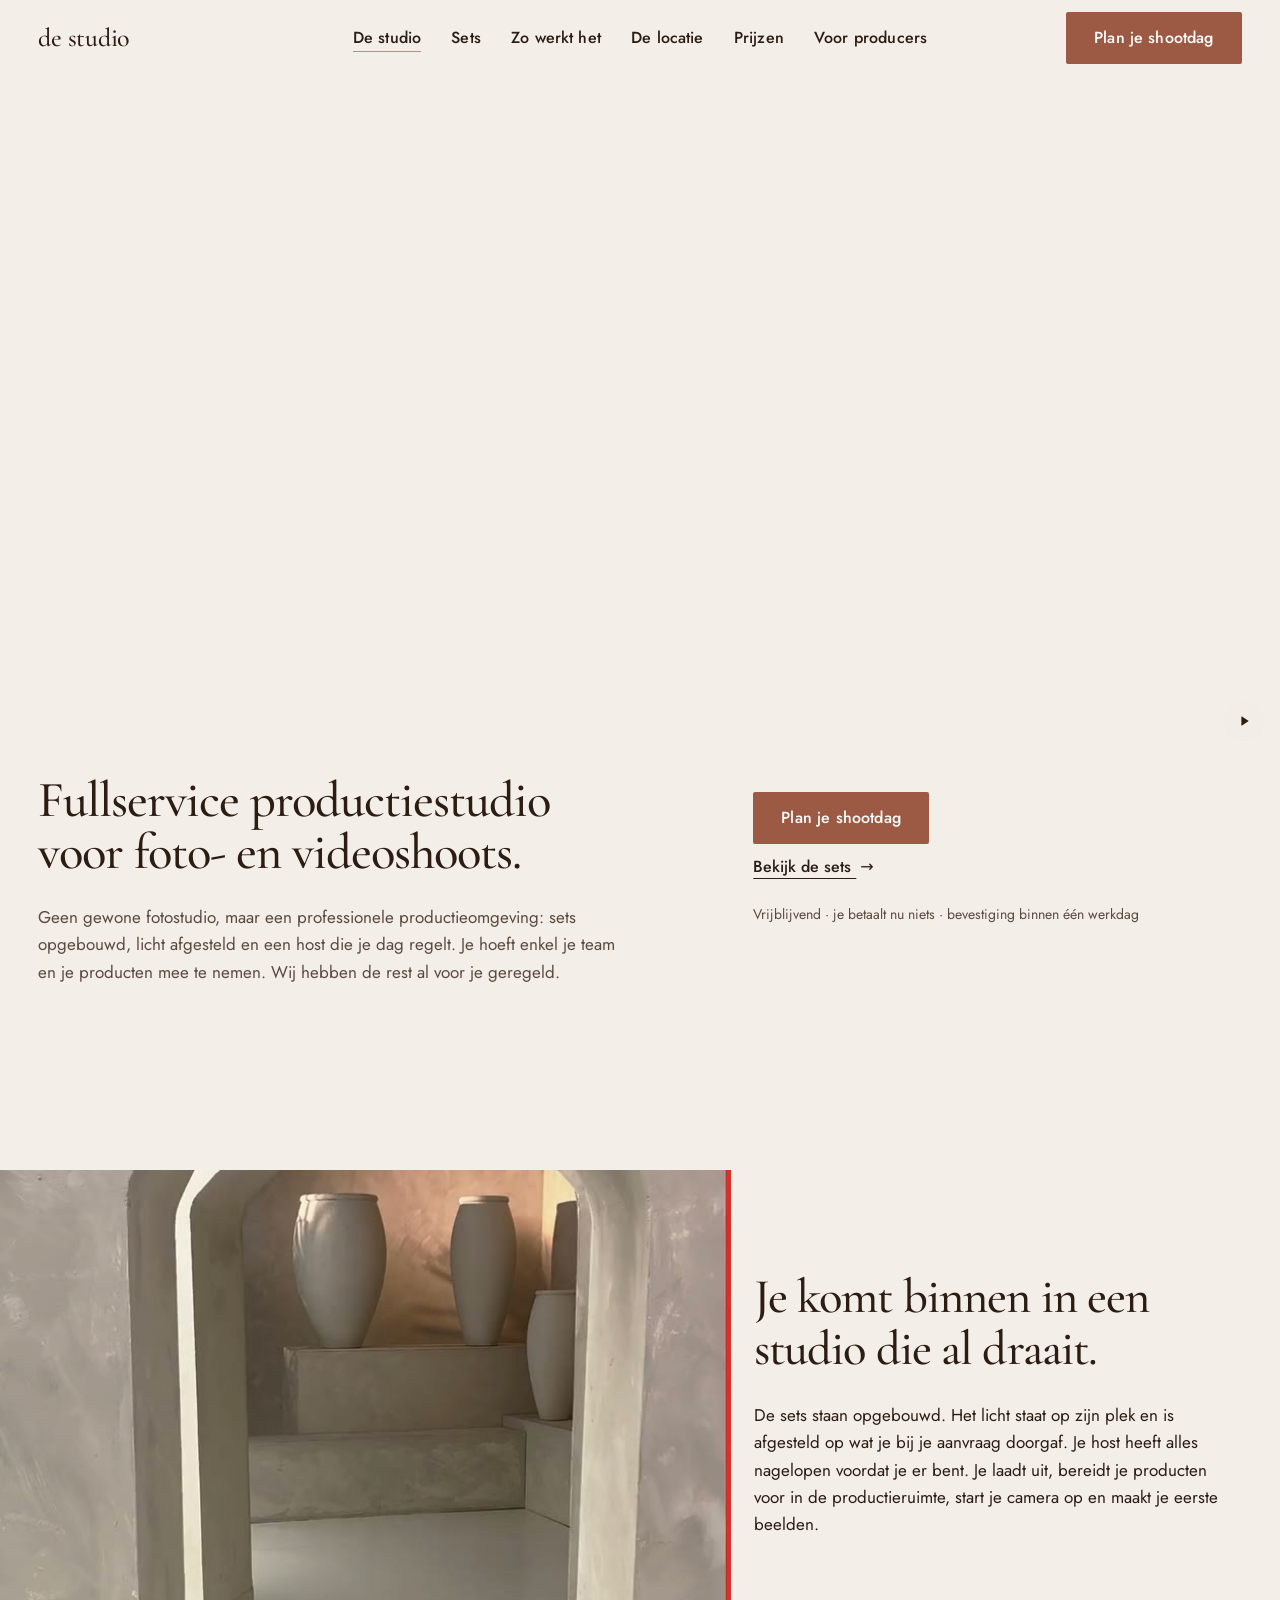
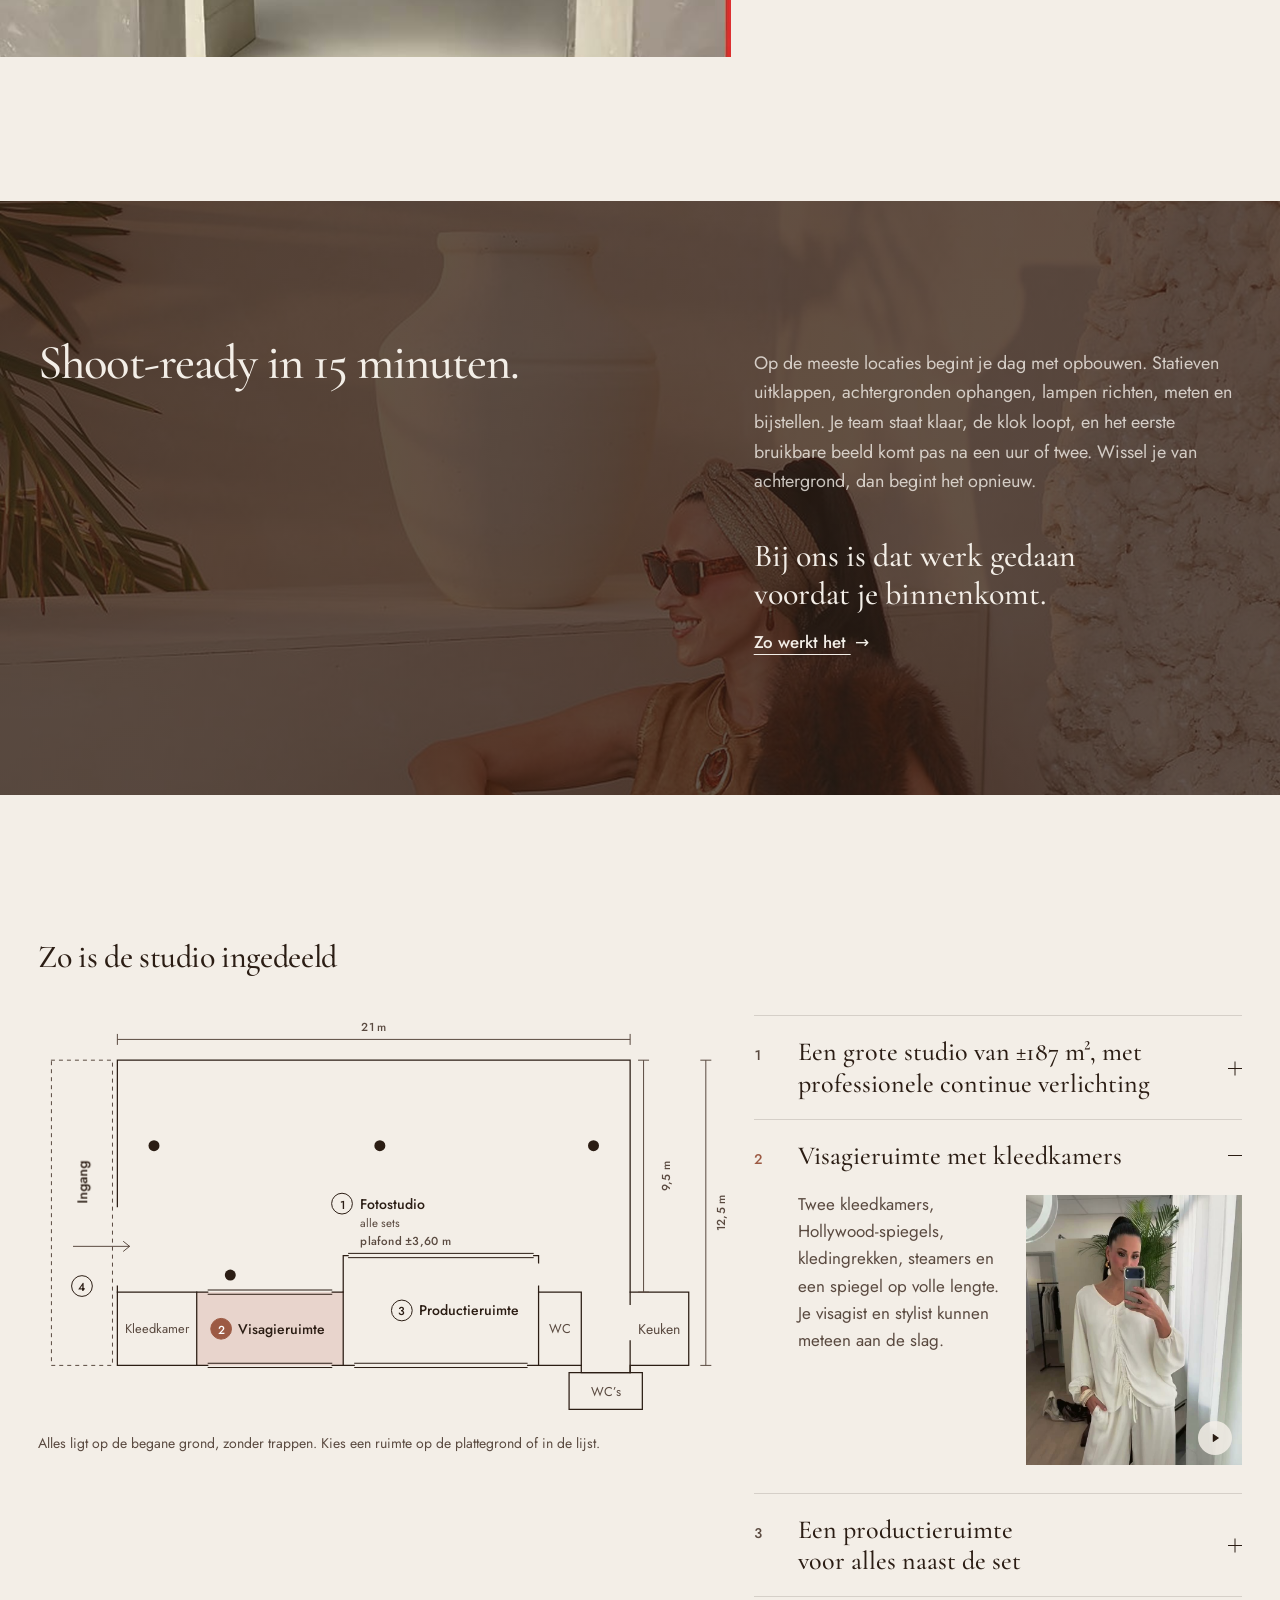
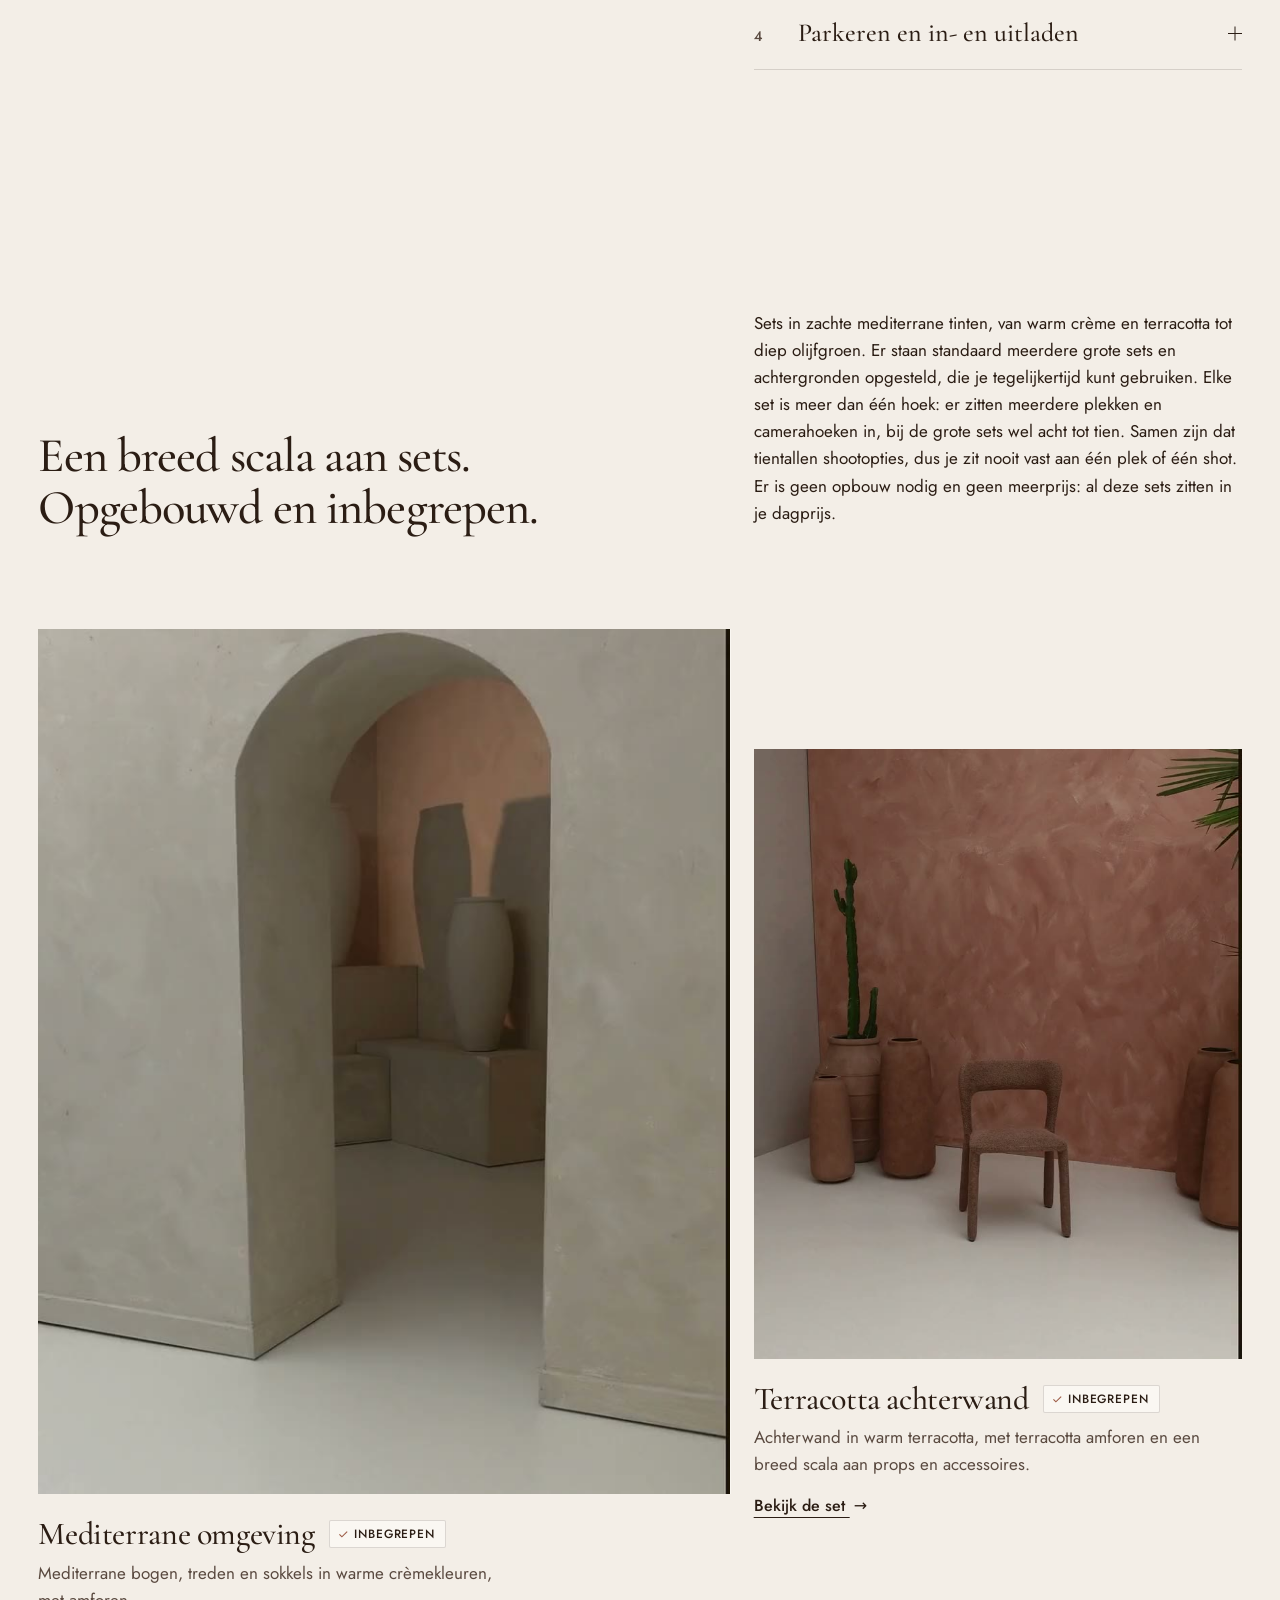
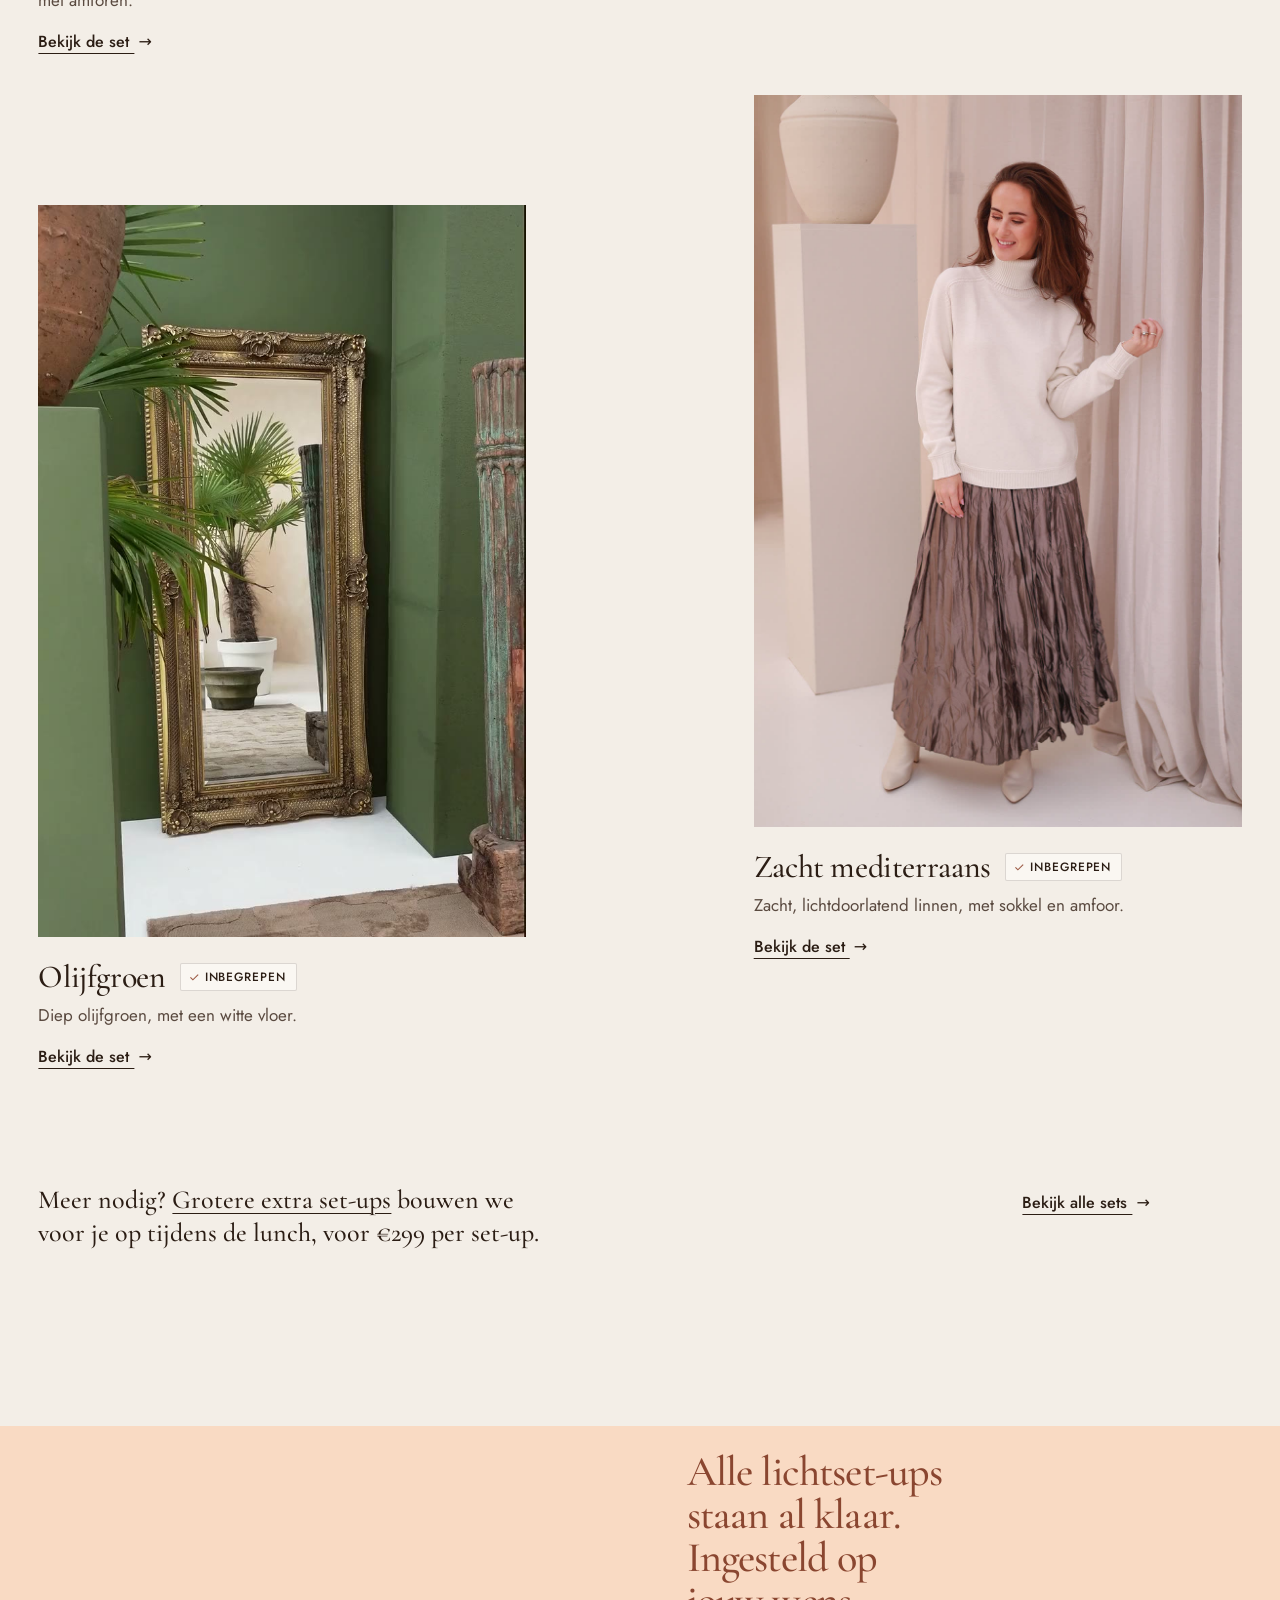
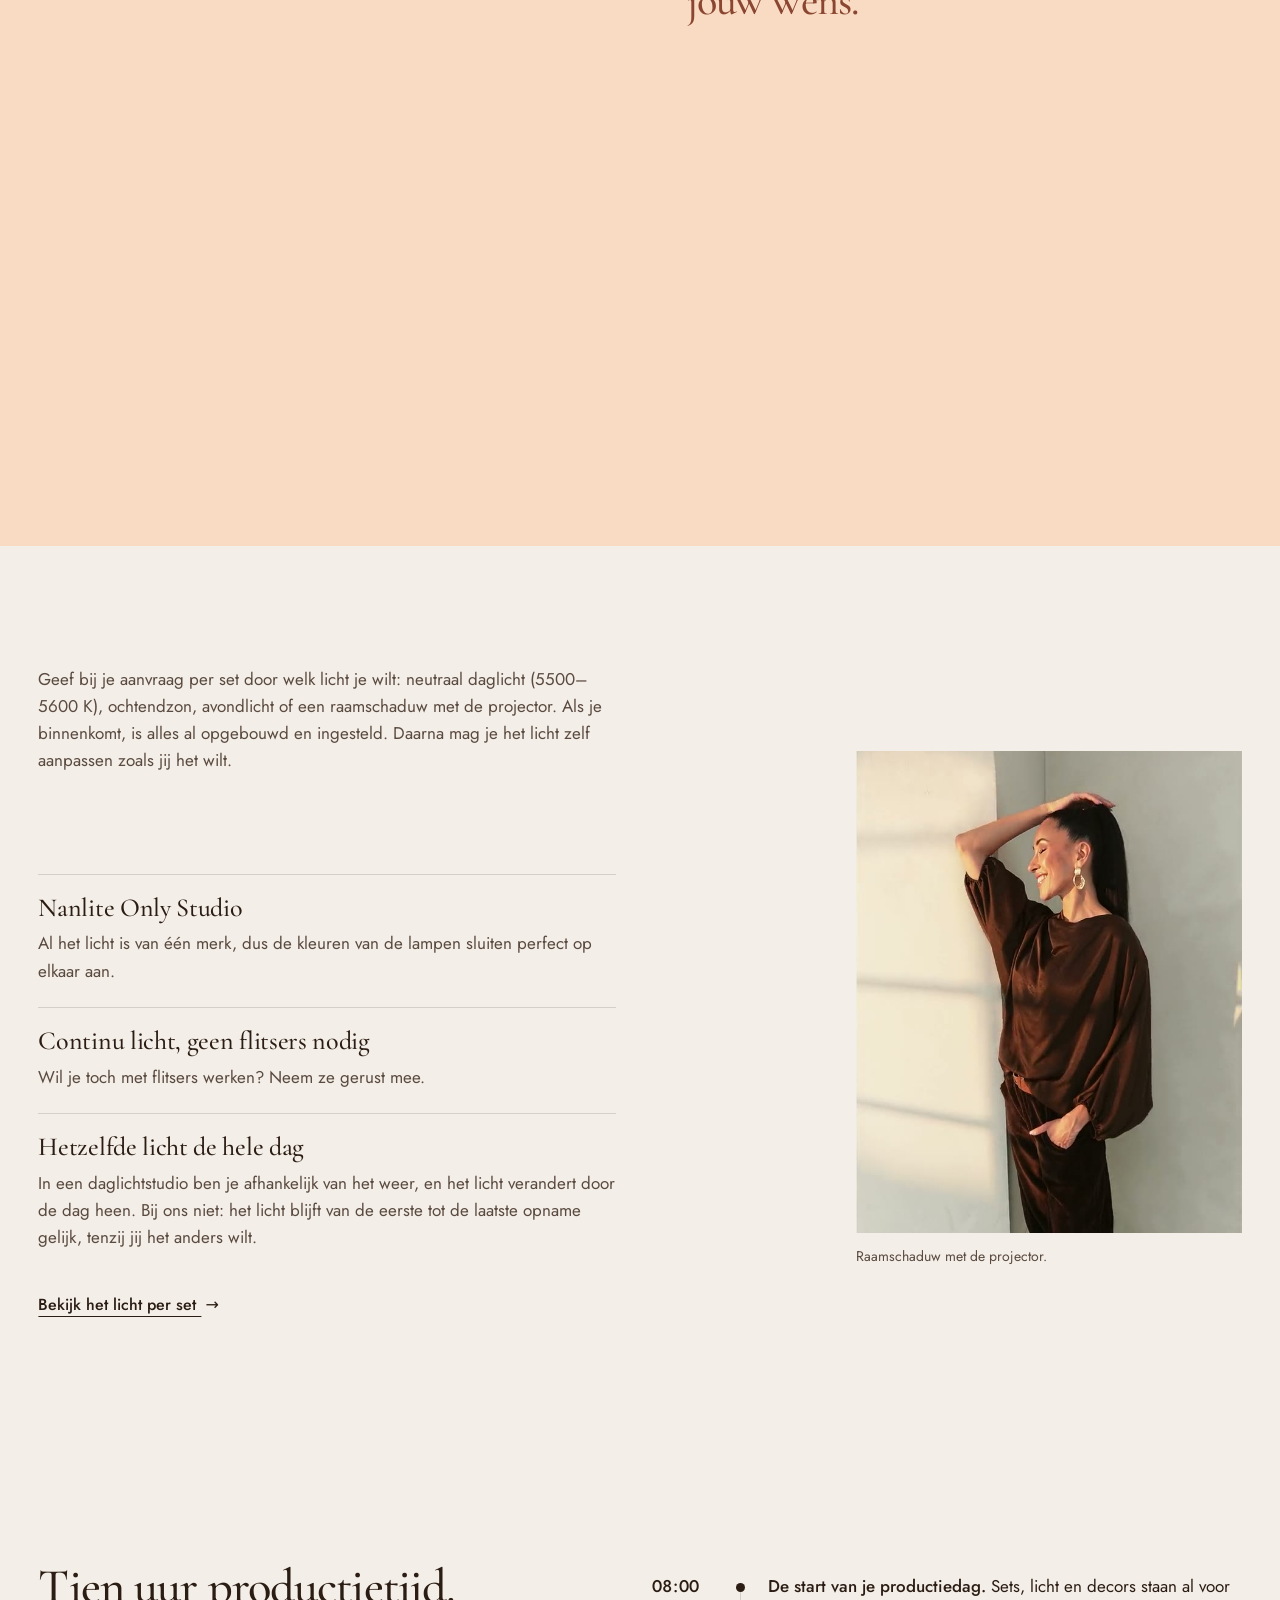
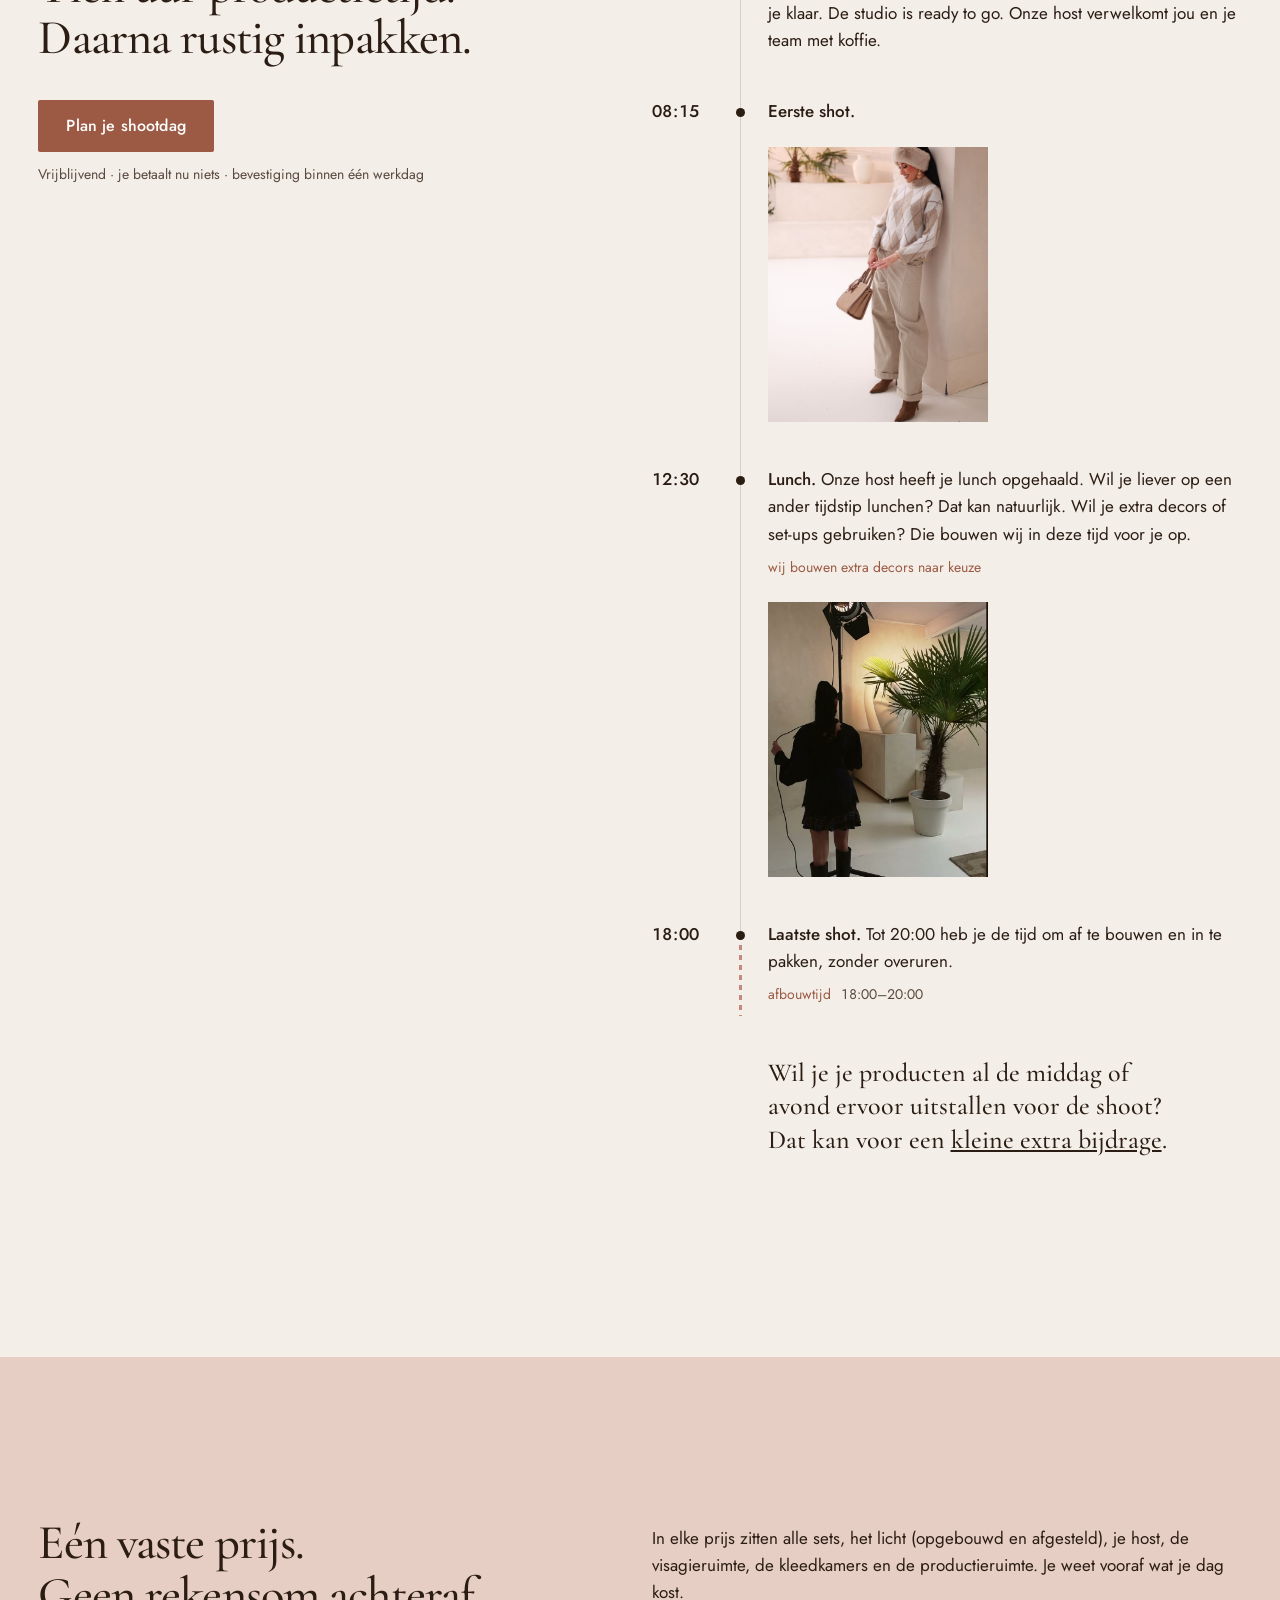
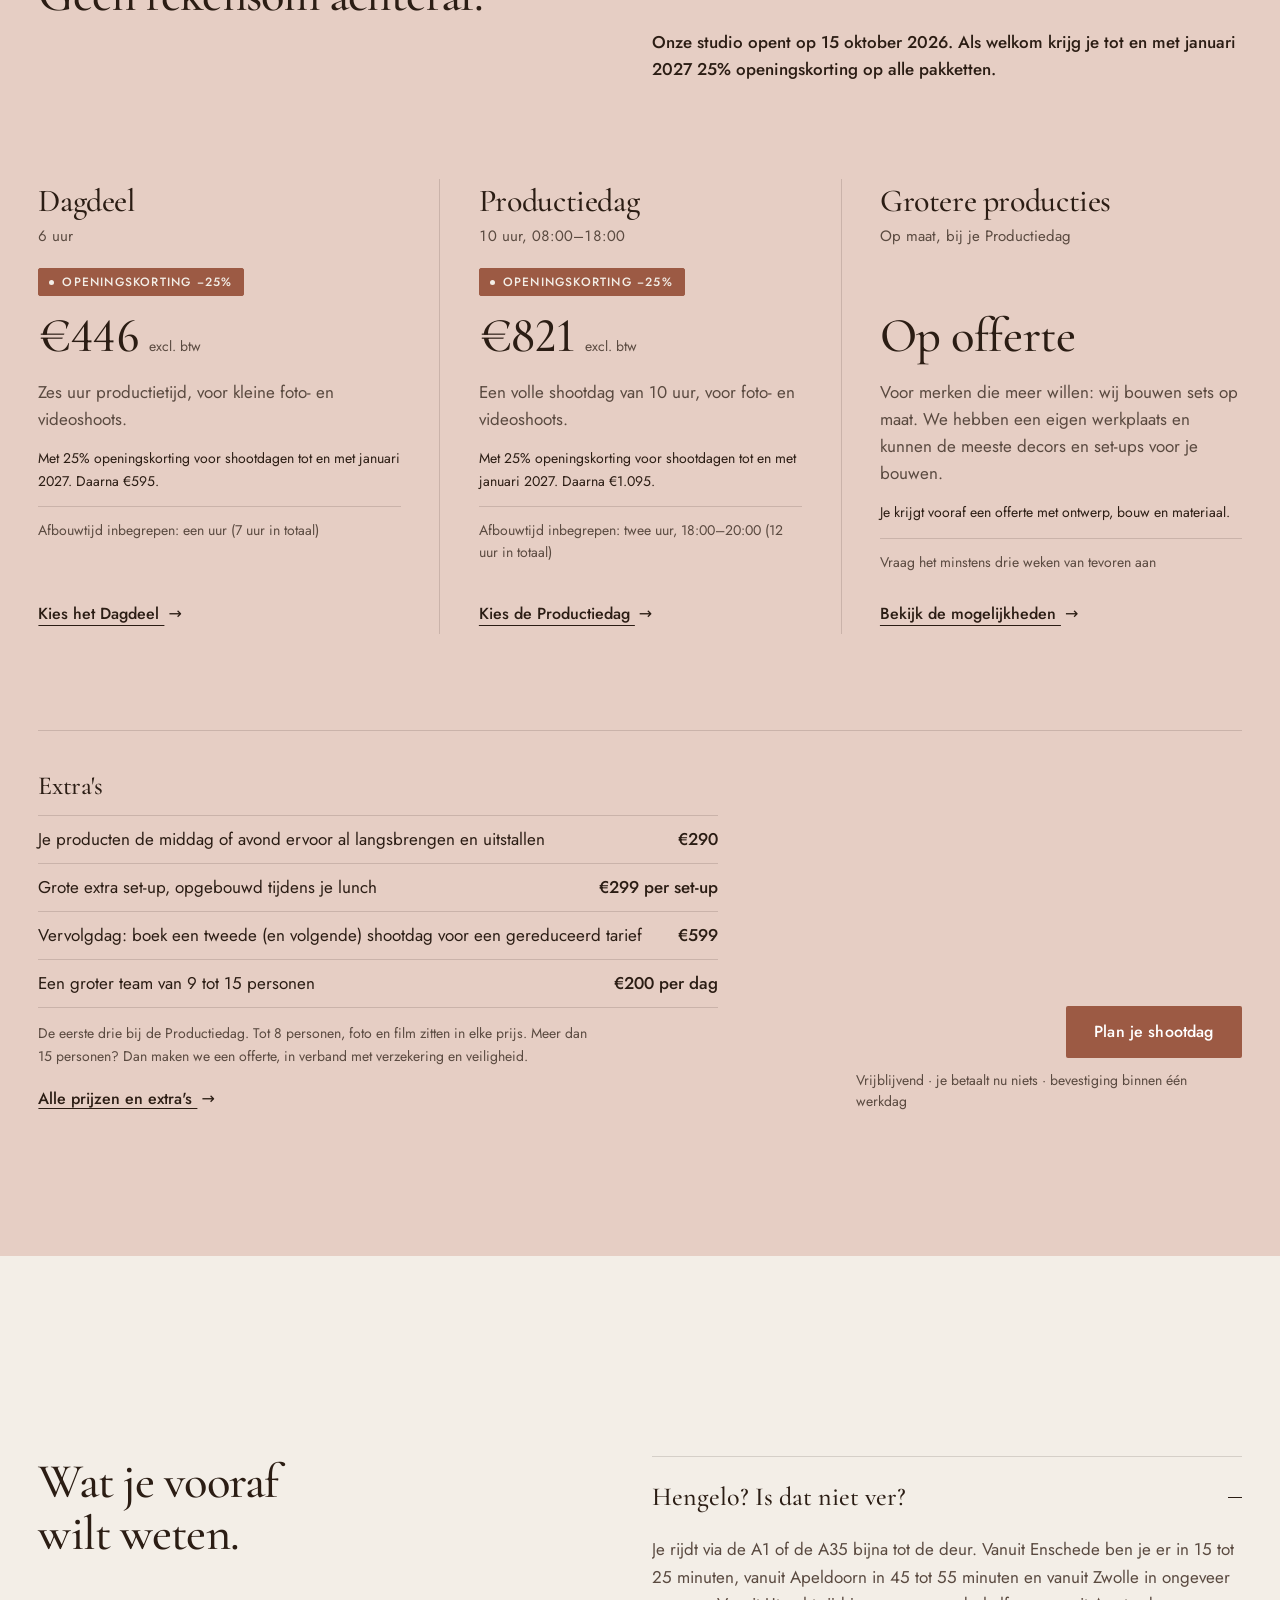
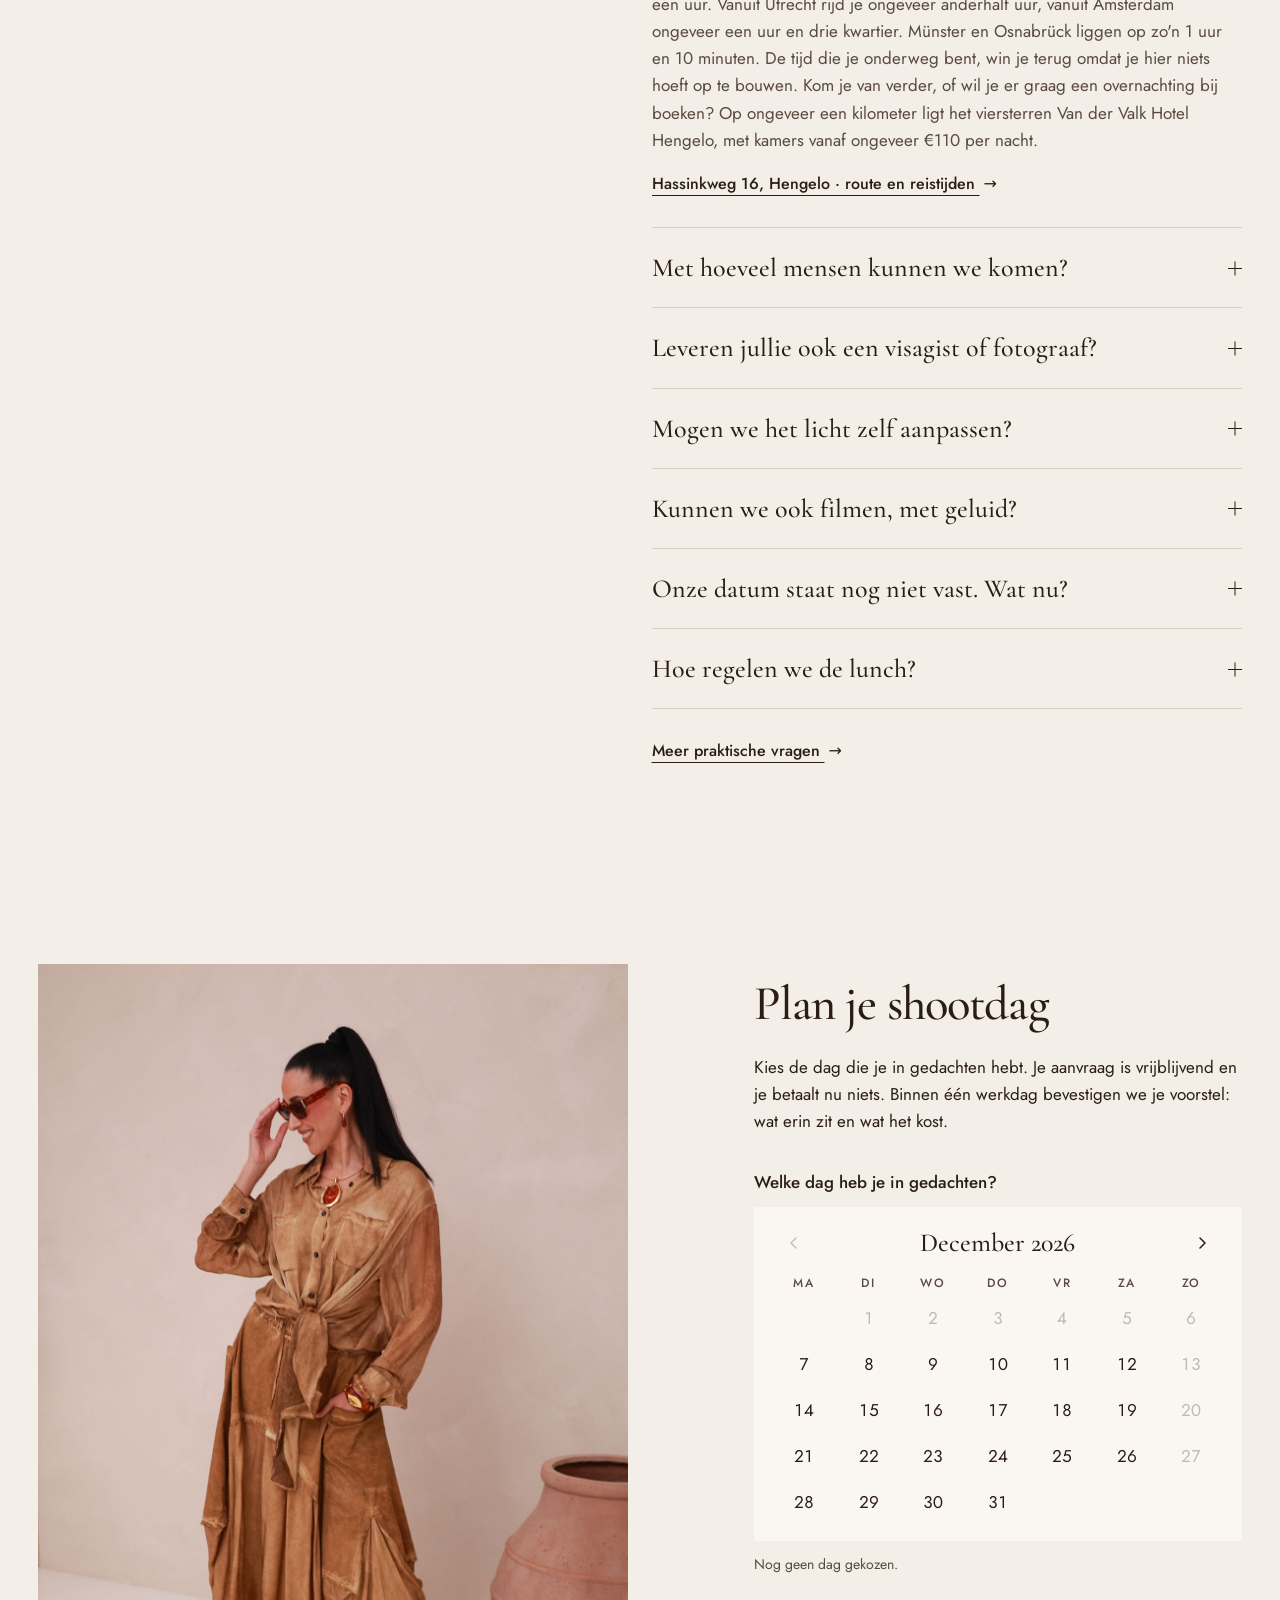
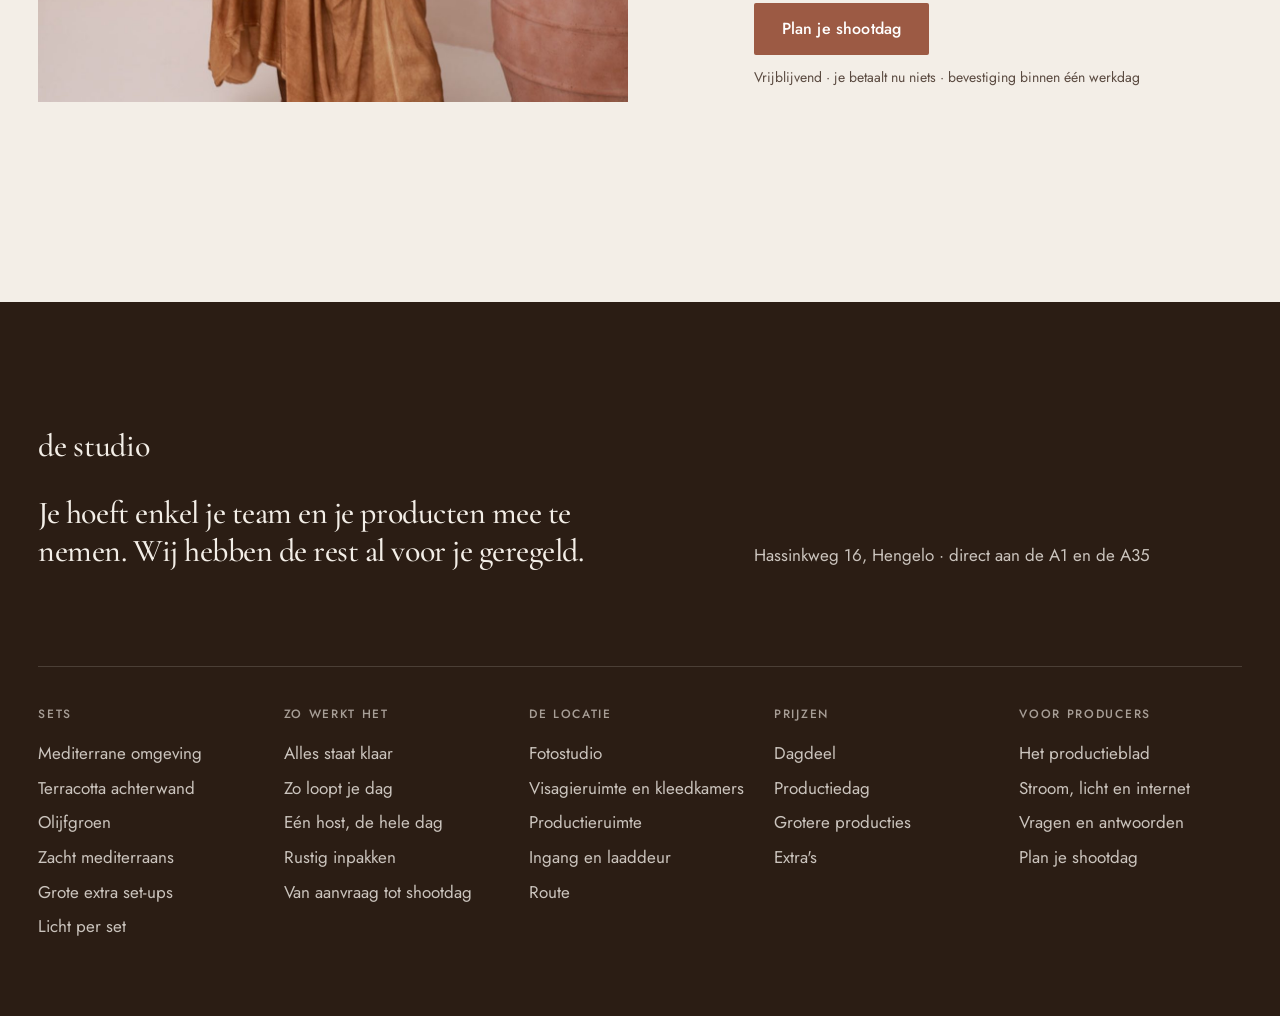
==== index.html @ f3a38a5e "Site bijgewerkt vanuit fotostudio 80bf0ec" ====
<!doctype html>
<html lang="nl" class="no-js">
<head>
<meta charset="utf-8">
<meta name="robots" content="noindex, nofollow">
<meta name="viewport" content="width=device-width, initial-scale=1, viewport-fit=cover">
<title>Fotostudio in Hengelo: sets en licht staan klaar | de studio</title>
<meta name="description" content="Geen gewone fotostudio, maar een professionele productieomgeving: een breed scala aan sets opgebouwd, licht afgesteld en een host die je dag regelt. Je bent binnen een kwartier aan het werk. Hengelo, direct aan de A1.">
<meta name="theme-color" content="#F3EEE7">
<script>document.documentElement.className = document.documentElement.className.replace('no-js', 'js');</script>
<link rel="preconnect" href="https://fonts.googleapis.com">
<link rel="preconnect" href="https://fonts.gstatic.com" crossorigin>
<link rel="stylesheet" href="https://fonts.googleapis.com/css2?family=Cormorant+Garamond:ital,wght@0,500;0,600;1,500&family=Jost:wght@400;500&display=swap">
<link rel="preload" as="image" href="media/hero-a-poster.jpg" media="(min-width: 700px)" fetchpriority="high">
<link rel="preload" as="image" href="media/mobiel-poster.jpg" media="(max-width: 699px)" fetchpriority="high">
<link rel="stylesheet" href="css/site.css">
<link rel="icon" href="data:image/svg+xml,%3Csvg xmlns='http://www.w3.org/2000/svg' viewBox='0 0 32 32'%3E%3Crect width='32' height='32' rx='4' fill='%239C5A44'/%3E%3Ctext x='16' y='22' text-anchor='middle' font-family='Georgia,serif' font-size='17' fill='%23F3EEE7'%3Eds%3C/text%3E%3C/svg%3E">
</head>
<body class="pagina-home">
<a class="skip" href="#inhoud">Naar de inhoud</a>

<!-- Kopbalk (gedeeld door alle pagina's; zet op elke pagina aria-current="page" op het actieve menu-item) -->
<header class="kop" data-kop>
  <div class="kop__rij wrap">
    <a class="woordmerk" href="index.html" aria-label="de studio, naar de homepage">de studio</a>

    <nav class="nav" aria-label="Hoofdmenu">
      <ul class="nav__lijst">
        <li><a class="nav__item" href="index.html" aria-current="page">De studio</a></li>
        <li class="nav__groep" data-groep="sets"><a class="nav__item" href="sets.html" aria-expanded="false" aria-controls="mega-sets" data-mega="sets">Sets</a>
          <div class="mega" id="mega-sets" data-paneel="sets">
            <div class="wrap mega__grid">
              <ul class="mega__tegels">
                <li><a class="tegel" href="sets.html#creme-boog">
                  <span class="tegel__beeld"><img data-src="media/treden-04-4x5.jpg" alt="" width="1200" height="1500" decoding="async"></span>
                  <span class="tegel__naam">Mediterrane omgeving</span><span class="tegel__sub">inbegrepen</span></a></li>
                <li><a class="tegel" href="sets.html#terracotta">
                  <span class="tegel__beeld"><img data-src="media/roze-stucwand-01-4x5.jpg" alt="" width="1200" height="1500" decoding="async"></span>
                  <span class="tegel__naam">Terracotta achterwand</span><span class="tegel__sub">inbegrepen</span></a></li>
                <li><a class="tegel" href="sets.html#olijfgroen">
                  <span class="tegel__beeld"><img class="pos-olijf" data-src="media/olijf-9904-2x3.jpg" alt="" width="1000" height="1500" decoding="async"></span>
                  <span class="tegel__naam">Olijfgroen</span><span class="tegel__sub">inbegrepen</span></a></li>
                <li><a class="tegel" href="sets.html#linnen">
                  <span class="tegel__beeld"><img class="pos-linnen" data-src="media/gordijnen-9389-2x3.jpg" alt="" width="1000" height="1500" decoding="async"></span>
                  <span class="tegel__naam">Zacht mediterraans</span><span class="tegel__sub">inbegrepen</span></a></li>
              </ul>
              <ul class="mega__links">
                <li><a href="sets.html"><span class="mega__link">Alle sets</span><span class="mega__subregel">Een breed scala, opgebouwd en inbegrepen</span></a></li>
                <li><a href="sets.html#zuilen"><span class="mega__link">Grote extra set-ups</span><span class="mega__subregel">Wij bouwen ze tijdens je lunch, €299 per set-up</span></a></li>
                <li><a href="sets.html#licht"><span class="mega__link">Licht per set</span><span class="mega__subregel">Daglicht, ochtendzon, avondlicht, raamschaduw</span></a></li>
              </ul>
            </div>
          </div></li>
        <li class="nav__groep" data-groep="werkt"><a class="nav__item" href="zo-werkt-het.html" aria-expanded="false" aria-controls="mega-werkt" data-mega="werkt">Zo werkt het</a>
          <div class="mega" id="mega-werkt" data-paneel="werkt">
            <div class="wrap mega__grid mega__grid--werkt">
              <div class="mega__sfeer"><img data-src="media/reliefpaneel-01-4x5.jpg" alt="" width="1200" height="1500" decoding="async"></div>
              <ul class="mega__links mega__links--twee">
                <li><a href="zo-werkt-het.html#klaar"><span class="mega__link">Alles staat klaar</span><span class="mega__subregel">Sets opgebouwd, licht afgesteld</span></a></li>
                <li><a href="zo-werkt-het.html#dag"><span class="mega__link">Zo loopt je dag</span><span class="mega__subregel">Binnen een kwartier aan het werk</span></a></li>
                <li><a href="zo-werkt-het.html#licht"><span class="mega__link">Licht naar keuze</span><span class="mega__subregel">Vooraf ingesteld op jouw wens</span></a></li>
                <li><a href="zo-werkt-het.html#host"><span class="mega__link">Eén host, de hele dag</span><span class="mega__subregel">Eén aanspreekpunt tot je vertrekt</span></a></li>
                <li><a href="zo-werkt-het.html#afbouw"><span class="mega__link">Rustig inpakken</span><span class="mega__subregel">Eén of twee uur afbouwtijd, zonder overuren</span></a></li>
                <li><a href="zo-werkt-het.html#aanvraag"><span class="mega__link">Van aanvraag tot shootdag</span><span class="mega__subregel">Bevestiging binnen één werkdag</span></a></li>
              </ul>
            </div>
          </div></li>
        <li class="nav__groep" data-groep="locatie"><a class="nav__item" href="locatie.html" aria-expanded="false" aria-controls="mega-locatie" data-mega="locatie">De locatie</a>
          <div class="mega" id="mega-locatie" data-paneel="locatie">
            <div class="wrap mega__grid mega__grid--locatie">
              <div class="mega__plan" data-miniplan></div>
              <ul class="mega__links">
                <li><a href="locatie.html#hal" data-ruimte-link="hal"><span class="mega__link">Fotostudio</span><span class="mega__subregel">Alle sets, het licht staat klaar</span></a></li>
                <li><a href="locatie.html#visagie" data-ruimte-link="visagie"><span class="mega__link">Visagieruimte en kleedkamers</span><span class="mega__subregel">Spiegels, rekken en steamers</span></a></li>
                <li><a href="locatie.html#productie" data-ruimte-link="productie"><span class="mega__link">Productieruimte</span><span class="mega__subregel">Werkplekken, tafels en opbergruimte</span></a></li>
                <li><a href="locatie.html#ingang" data-ruimte-link="ingang"><span class="mega__link">Ingang en laaddeur</span><span class="mega__subregel">Parkeren en in- en uitladen</span></a></li>
                <li><a href="locatie.html#route"><span class="mega__link">Route</span><span class="mega__subregel">Hassinkweg 16, direct aan de A1 en de A35</span></a></li>
              </ul>
            </div>
          </div></li>
        <li><a class="nav__item" href="prijzen.html">Prijzen</a></li>
        <li><a class="nav__item" href="producers.html">Voor producers</a></li>
      </ul>
    </nav>

    <a class="knop knop--kop" href="boeken.html">Plan je shootdag</a>
    <button class="menuknop" type="button" aria-expanded="false" aria-controls="mmenu" data-menuknop>
      <span class="menuknop__tekst">Menu</span>
      <span class="menuknop__streep" aria-hidden="true"></span>
    </button>
  </div>
</header>

<!-- Mobiel menu -->
<div class="mmenu" id="mmenu" data-mmenu role="dialog" aria-modal="true" aria-label="Menu" hidden>
  <div class="mmenu__kop">
    <a class="woordmerk woordmerk--licht" href="index.html">de studio</a>
    <button class="menuknop menuknop--licht" type="button" data-mmenu-dicht aria-label="Menu sluiten"><span class="menuknop__tekst">Sluiten</span></button>
  </div>
  <nav class="mmenu__nav" aria-label="Hoofdmenu mobiel">
    <div class="mm-groep mm-groep--link">
      <a class="mm-kop" href="index.html" aria-current="page" data-mmenu-sluit>De studio</a>
    </div>
    <div class="mm-groep is-open">
      <button class="mm-kop" type="button" aria-expanded="true" aria-controls="mm-sets">Sets<span class="mm-teken" aria-hidden="true"></span></button>
      <div class="mm-inhoud" id="mm-sets">
        <ul class="mm-tegels">
          <li><a href="sets.html#creme-boog" data-mmenu-sluit><span class="mm-tegels__beeld"><img src="media/treden-04-4x5.jpg" alt="" width="1200" height="1500" loading="lazy" decoding="async"></span><span class="mm-tegels__naam">Mediterrane omgeving</span><span class="mm-tegels__sub">inbegrepen</span></a></li>
          <li><a href="sets.html#terracotta" data-mmenu-sluit><span class="mm-tegels__beeld"><img src="media/roze-stucwand-01-4x5.jpg" alt="" width="1200" height="1500" loading="lazy" decoding="async"></span><span class="mm-tegels__naam">Terracotta achterwand</span><span class="mm-tegels__sub">inbegrepen</span></a></li>
          <li><a href="sets.html#olijfgroen" data-mmenu-sluit><span class="mm-tegels__beeld"><img class="pos-olijf" src="media/olijf-9904-2x3.jpg" alt="" width="1000" height="1500" loading="lazy" decoding="async"></span><span class="mm-tegels__naam">Olijfgroen</span><span class="mm-tegels__sub">inbegrepen</span></a></li>
          <li><a href="sets.html#linnen" data-mmenu-sluit><span class="mm-tegels__beeld"><img class="pos-linnen" src="media/gordijnen-9389-2x3.jpg" alt="" width="1000" height="1500" loading="lazy" decoding="async"></span><span class="mm-tegels__naam">Zacht mediterraans</span><span class="mm-tegels__sub">inbegrepen</span></a></li>
        </ul>
        <ul class="mm-links">
          <li><a href="sets.html" data-mmenu-sluit>Alle sets</a></li>
          <li><a href="sets.html#zuilen" data-mmenu-sluit>Grote extra set-ups</a></li>
          <li><a href="sets.html#licht" data-mmenu-sluit>Licht per set</a></li>
        </ul>
      </div>
    </div>
    <div class="mm-groep">
      <button class="mm-kop" type="button" aria-expanded="false" aria-controls="mm-werkt">Zo werkt het<span class="mm-teken" aria-hidden="true"></span></button>
      <div class="mm-inhoud" id="mm-werkt">
        <ul class="mm-links">
          <li><a href="zo-werkt-het.html" data-mmenu-sluit>Overzicht</a></li>
          <li><a href="zo-werkt-het.html#klaar" data-mmenu-sluit>Alles staat klaar</a></li>
          <li><a href="zo-werkt-het.html#dag" data-mmenu-sluit>Zo loopt je dag</a></li>
          <li><a href="zo-werkt-het.html#licht" data-mmenu-sluit>Licht naar keuze</a></li>
          <li><a href="zo-werkt-het.html#host" data-mmenu-sluit>Eén host, de hele dag</a></li>
          <li><a href="zo-werkt-het.html#afbouw" data-mmenu-sluit>Rustig inpakken</a></li>
          <li><a href="zo-werkt-het.html#aanvraag" data-mmenu-sluit>Van aanvraag tot shootdag</a></li>
        </ul>
      </div>
    </div>
    <div class="mm-groep">
      <button class="mm-kop" type="button" aria-expanded="false" aria-controls="mm-locatie">De locatie<span class="mm-teken" aria-hidden="true"></span></button>
      <div class="mm-inhoud" id="mm-locatie">
        <ul class="mm-links">
          <li><a href="locatie.html" data-mmenu-sluit>Overzicht</a></li>
          <li><a href="locatie.html#hal" data-ruimte-link="hal" data-mmenu-sluit>Fotostudio</a></li>
          <li><a href="locatie.html#visagie" data-ruimte-link="visagie" data-mmenu-sluit>Visagieruimte en kleedkamers</a></li>
          <li><a href="locatie.html#productie" data-ruimte-link="productie" data-mmenu-sluit>Productieruimte</a></li>
          <li><a href="locatie.html#ingang" data-ruimte-link="ingang" data-mmenu-sluit>Ingang en laaddeur</a></li>
          <li><a href="locatie.html#route" data-mmenu-sluit>Route</a></li>
        </ul>
      </div>
    </div>
    <div class="mm-groep mm-groep--link">
      <a class="mm-kop" href="prijzen.html" data-mmenu-sluit>Prijzen</a>
    </div>
    <div class="mm-groep mm-groep--link">
      <a class="mm-kop" href="producers.html" data-mmenu-sluit>Voor producers</a>
    </div>
  </nav>
  <div class="mmenu__voet">
    <a class="knop knop--vol" href="boeken.html">Plan je shootdag</a>
  </div>
</div>

<main id="inhoud">

<!-- 1 · Hero: film over de volle breedte, tekst eronder -->
<section class="hero" id="top" aria-labelledby="hero-kop">
  <div class="hero__lijst">
    <picture class="hero__poster">
      <source media="(max-width: 699px)" srcset="media/hero-sets-mobiel-poster.jpg" width="1080" height="1920">
      <img src="media/hero-overzicht-poster.jpg" alt="Overzicht van de studio: de crème set met amforen op sokkels en de boogwand, daarna de terracotta set met de stoelen." width="1920" height="1080" fetchpriority="high" decoding="async">
    </picture>
    <video class="hero__film" muted playsinline loop autoplay preload="metadata" aria-hidden="true" tabindex="-1" data-hero-film
      data-src-groot="media/hero-overzicht-1080.mp4" data-src-middel="media/hero-overzicht-720.mp4" data-src-mobiel="media/hero-sets-mobiel-720x1280.mp4"></video>
    <button class="pauze" type="button" data-pauze aria-label="Pauzeer de film" hidden>
      <svg class="pauze__ico pauze__ico--pauze" viewBox="0 0 16 16" aria-hidden="true"><rect x="4" y="3" width="2.4" height="10" rx=".6"/><rect x="9.6" y="3" width="2.4" height="10" rx=".6"/></svg>
      <svg class="pauze__ico pauze__ico--speel" viewBox="0 0 16 16" aria-hidden="true"><path d="M5 3.2v9.6c0 .4.4.6.7.4l7.3-4.8c.3-.2.3-.6 0-.8L5.7 2.8c-.3-.2-.7 0-.7.4z"/></svg>
    </button>
  </div>
  <div class="hero__strook"><div class="hero__strook-binnen"><div class="hero__strook-grid">
    <h1 class="hero__kop" id="hero-kop"><span>Fullservice productiestudio</span> <span>voor <span class="hero__heel">foto- en videoshoots.</span></span></h1>
    <div class="hero__rechts">
      <p class="hero__sub">Geen gewone fotostudio, maar een professionele productieomgeving: sets opgebouwd, licht afgesteld en een host die je dag regelt. Je hoeft enkel je team en je producten mee te nemen. Wij hebben de rest al voor je geregeld.</p>
      <div class="hero__acties">
        <a class="knop" href="boeken.html">Plan je shootdag</a>
        <a class="tekstlink" href="sets.html">Bekijk de sets <span aria-hidden="true">→</span></a>
      </div>
    </div>
    <p class="hero__micro">Vrijblijvend · je betaalt nu niets · bevestiging binnen één werkdag</p>
  </div></div></div>
</section>

<!-- 2 · Je komt binnen in een studio die al draait -->
<section class="oplossing oplossing--kop" id="oplossing" aria-labelledby="oplossing-kop">
  <div class="halfbleed">
    <figure class="halfbleed__beeld reveal">
      <video class="film" muted playsinline loop preload="none" data-film data-src="media/wandeling-16x9-720.mp4" data-src-mobiel="media/binnenkomst-4x5-720x900.mp4" data-poster="media/wandeling-16x9-poster.jpg" data-poster-mobiel="media/binnenkomst-4x5-poster.jpg" aria-label="Een wandeling door de studio: langs de pilaren met amforen, door de crème boog, naar de terracotta set." width="1920" height="1080"></video>
    </figure>
    <div class="halfbleed__tekst">
      <h2 class="reveal" id="oplossing-kop">Je komt binnen in een studio die al draait.</h2>
      <p>De sets staan opgebouwd. Het licht staat op zijn plek en is afgesteld op wat je bij je aanvraag doorgaf. Je host heeft alles nagelopen voordat je er bent. Je laadt uit, bereidt je producten voor in de productieruimte, start je camera op en maakt je eerste beelden.</p>
    </div>
  </div>

</section>

<!-- 3 · Shoot-ready (Nikolai 25-9: na "Je komt binnen", vóór de plattegrond) -->
<section class="herkenning" aria-labelledby="herkenning-kop" data-na-hero>
  <div class="wrap herkenning__grid">
    <h2 class="herkenning__kop reveal" id="herkenning-kop">Shoot-ready in 15 minuten.</h2>
    <div class="herkenning__tekst">
      <p>Op de meeste locaties begint je dag met opbouwen. Statieven uitklappen, achtergronden ophangen, lampen richten, meten en bijstellen. Je team staat klaar, de klok loopt, en het eerste bruikbare beeld komt pas na een uur of twee. Wissel je van achtergrond, dan begint het opnieuw.</p>
      <p class="herkenning__omslag">Bij ons is dat werk gedaan voordat je binnenkomt.</p>
      <a class="tekstlink tekstlink--licht" href="zo-werkt-het.html">Zo werkt het <span aria-hidden="true">→</span></a>
    </div>
  </div>
</section>

<!-- 4 · Zo is de studio ingedeeld -->
<section class="indeling" aria-labelledby="klaar-kop">
  <div class="klaar wrap" id="klaar" data-klaar>
    <h3 class="klaar__kop reveal" id="klaar-kop">Zo is de studio ingedeeld</h3>
    <div class="klaar__grid">
      <figure class="klaar__plan">
        <svg class="plan" viewBox="0 26 1134 659" role="group" aria-label="Plattegrond van de studio: de fotostudio van 21 bij 9,5 meter (12,5 meter diep met de ruimtes erachter), met een plafond van ±3,60 meter, met een breed scala aan sets, de visagieruimte, twee kleedkamers, de productieruimte met een glaswand naar de fotostudio, de keuken, de wc’s en de ingang via de loods." data-plan>
          <!-- vlakken (klikbaar) -->
          <g class="plan__zone" data-zone="ingang" tabindex="0" role="button" aria-label="Ingang en laaddeur">
            <rect class="plan__vlak" x="22" y="100" width="100" height="500"/>
          </g>
          <g class="plan__zone" data-zone="hal" tabindex="0" role="button" aria-label="Fotostudio">
            <polygon class="plan__vlak" points="130,100 970,100 970,612 890,612 890,480 820,480 820,420 500,420 500,480 130,480"/>
          </g>
          <g class="plan__zone" data-zone="visagie" tabindex="0" role="button" aria-label="Visagieruimte">
            <rect class="plan__vlak" x="260" y="480" width="240" height="120"/>
          </g>
          <g class="plan__zone" data-zone="productie" tabindex="0" role="button" aria-label="Productieruimte">
            <rect class="plan__vlak" x="500" y="420" width="320" height="180"/>
          </g>
          <!-- muren -->
          <g class="plan__lijnen" aria-hidden="true">
            <path d="M130,100 H970 V500 M970,560 V612 H890 V480 H820 V470 M820,432 V420 H812 M508,420 H500 V480 H482 M278,480 H130 V470 M130,340 V100"/>
            <path d="M260,480 V600 H278 M482,600 H518 M802,600 H820 V480 M500,480 V600"/>
            <path d="M130,480 V600 H260"/>
            <path d="M820,600 H890"/>
            <path d="M970,480 H1066 V600 H970 V612"/><path d="M870,612 H990 V672 H870 Z"/>
            <!-- glas: productie naar de fotostudio, visagie naar de fotostudio, ramen naar buiten -->
            <path class="plan__glas" d="M508,416.5 H812 M508,423.5 H812 M278,476.5 H482 M278,483.5 H482 M278,596.5 H482 M278,603.5 H482 M518,596.5 H802 M518,603.5 H802"/>
            <!-- loods, ingang -->
            <path class="plan__loods" d="M22,100 H122 V600 H22 Z"/>
            <path class="plan__pijl" d="M58,405 H150 M140,397 L150,405 L140,413"/>
          </g>
          <!-- maten van de fotostudio (21 × 9,5 m, plafond ±3,60 m) -->
          <g class="plan__maten" aria-hidden="true">
            <path d="M130,66 H970 M130,57 V75 M970,57 V75"/>
            <text class="plan__maat" x="550" y="52" text-anchor="middle">21 m</text>
            <path d="M992,100 V480 M983,100 H1001 M983,480 H1001"/>
            <text class="plan__maat" x="1036" y="290" text-anchor="middle" transform="rotate(-90 1036 290)">9,5 m</text>
            <path d="M1094,100 V600 M1085,100 H1103 M1085,600 H1103"/>
            <text class="plan__maat" x="1126" y="350" text-anchor="middle" transform="rotate(-90 1126 350)">12,5 m</text>
          </g>
          <!-- sets als stipjes -->
          <g class="plan__sets" aria-hidden="true">
            <circle cx="190" cy="240" r="9"/><circle cx="560" cy="240" r="9"/><circle cx="910" cy="240" r="9"/><circle cx="315" cy="452" r="9"/>
          </g>
          <!-- labels -->
          <g class="plan__labels" aria-hidden="true">
            <g class="plan__nr" data-nr="hal"><circle cx="498" cy="335" r="17"/><text x="498" y="343">1</text></g>
            <text class="plan__label" x="528" y="343">Fotostudio</text>
            <text class="plan__klein" x="528" y="373">alle sets</text><text class="plan__maat plan__plafond" x="528" y="403">plafond ±3,60 m</text>
            <g class="plan__nr" data-nr="visagie"><circle cx="300" cy="540" r="17"/><text x="300" y="548">2</text></g>
            <text class="plan__label plan__breed" x="328" y="548">Visagieruimte</text><text class="plan__label plan__smal" x="328" y="530"><tspan x="328">Visagie-</tspan><tspan x="328" dy="38">ruimte</tspan></text>
            <g class="plan__nr" data-nr="productie"><circle cx="596" cy="510" r="17"/><text x="596" y="518">3</text></g>
            <text class="plan__label plan__breed" x="624" y="518">Productieruimte</text><text class="plan__label plan__smal" x="624" y="500"><tspan x="624">Productie-</tspan><tspan x="624" dy="38">ruimte</tspan></text>
            <text class="plan__label plan__label--bij plan__breed" x="195" y="547" text-anchor="middle">Kleedkamer</text><text class="plan__label plan__label--bij plan__smal" x="195" y="532" text-anchor="middle"><tspan x="195">Kleed-</tspan><tspan x="195" dy="34">kamer</tspan></text><text class="plan__label plan__label--bij" x="855" y="547" text-anchor="middle">WC</text><text class="plan__label plan__label--stil" x="1018" y="548" text-anchor="middle">Keuken</text><text class="plan__label plan__label--bij" x="930" y="650" text-anchor="middle">WC’s</text>
            <g class="plan__nr" data-nr="ingang"><circle cx="72" cy="470" r="17"/><text x="72" y="478">4</text></g>
            <text class="plan__label plan__label--rot" x="80" y="300" transform="rotate(-90 80 300)" text-anchor="middle">Ingang</text>
          </g>
        </svg>
        <figcaption class="klaar__hint">Alles ligt op de begane grond, zonder trappen. Kies een ruimte op de plattegrond of in de lijst.</figcaption>
      </figure>

      <ol class="voordelen" data-voordelen>
        <li class="voordeel" data-ruimte="hal">
          <h4 class="voordeel__h"><button class="voordeel__knop" type="button" aria-expanded="false" aria-controls="voordeel-1" id="voordeel-1-knop">
            <span class="voordeel__nr">1</span><span class="voordeel__titel">Een grote studio van ±187 m², met professionele continue verlichting</span><span class="plusmin" aria-hidden="true"></span></button></h4>
          <div class="voordeel__paneel" id="voordeel-1" role="region" aria-labelledby="voordeel-1-knop">
            <div class="voordeel__binnen">
              <p>Een breed scala aan sets staat klaar in de fotostudio, elk met meerdere plekken en camerahoeken (bij de grote sets acht tot tien). Per set is het licht vooraf ingesteld: daglicht, ochtendzon, avondlicht of raamschaduw.</p>
              <figure class="voordeel__beeld"><img class="pos-treden06" src="media/treden-06-16x9.jpg" alt="Een model kijkt lachend omhoog in warm licht; een palm werpt een scherpe schaduw op de crème wand." width="1920" height="1080" loading="lazy" decoding="async"></figure>
            </div>
          </div>
        </li>
        <li class="voordeel" data-ruimte="visagie">
          <h4 class="voordeel__h"><button class="voordeel__knop" type="button" aria-expanded="false" aria-controls="voordeel-2" id="voordeel-2-knop">
            <span class="voordeel__nr">2</span><span class="voordeel__titel">Visagieruimte met kleedkamers</span><span class="plusmin" aria-hidden="true"></span></button></h4>
          <div class="voordeel__paneel" id="voordeel-2" role="region" aria-labelledby="voordeel-2-knop">
            <div class="voordeel__binnen">
              <p>Twee kleedkamers, Hollywood-spiegels, kledingrekken, steamers en een spiegel op volle lengte. Je visagist en stylist kunnen meteen aan de slag.</p>
              <figure class="voordeel__beeld"><video class="pos-visagie" muted playsinline loop preload="none" data-poster="media/visagie-rondgang-poster.jpg" aria-label="Rondgang: modellen maken zich klaar bij de Hollywood-spiegels in de visagieruimte, daarna draait de camera via de glaswand de productieruimte in, langs de kledingrekken naar het team aan tafel." data-src="media/visagie-rondgang-720x1280.mp4"></video></figure>
            </div>
          </div>
        </li>
        <li class="voordeel" data-ruimte="productie">
          <h4 class="voordeel__h"><button class="voordeel__knop" type="button" aria-expanded="false" aria-controls="voordeel-3" id="voordeel-3-knop">
            <span class="voordeel__nr">3</span><span class="voordeel__titel">Een productieruimte voor alles naast de set</span><span class="plusmin" aria-hidden="true"></span></button></h4>
          <div class="voordeel__paneel" id="voordeel-3" role="region" aria-labelledby="voordeel-3-knop">
            <div class="voordeel__binnen">
              <p>Een lange werktafel voor meerdere computers, met zicht door het glas op de set. Tafels om je producten klaar te leggen, veel opbergruimte en kledingrekken als je shoot daarom vraagt.</p>
              <figure class="voordeel__beeld"><img class="pos-glaswand" src="media/garderobe-glaswand-poster.jpg" alt="De productieruimte met een kledingrek; door de glaswand zie je de terracotta achterwand en een lamp in de fotostudio." width="720" height="1280" loading="lazy" decoding="async"></figure>
            </div>
          </div>
        </li>
        <li class="voordeel" data-ruimte="ingang">
          <h4 class="voordeel__h"><button class="voordeel__knop" type="button" aria-expanded="false" aria-controls="voordeel-4" id="voordeel-4-knop">
            <span class="voordeel__nr">4</span><span class="voordeel__titel">Parkeren en in- en uitladen</span><span class="plusmin" aria-hidden="true"></span></button></h4>
          <div class="voordeel__paneel" id="voordeel-4" role="region" aria-labelledby="voordeel-4-knop">
            <div class="voordeel__binnen voordeel__binnen--tekst">
              <p>Een privéparkeerplaats voor zo'n twintig auto's of meerdere vrachtwagens, en een laaddeur direct aan de fotostudio. Alles ligt op de begane grond, dus je rolt je spullen zo naar binnen. Belangrijk om te weten: er is overal stroom in de fotostudio. Ook is er krachtstroom met twee aansluitingen: 16 A en 32 A. En je werkt met high-speed glasvezelinternet.</p>
            </div>
          </div>
        </li>
      </ol>
    </div>
  </div>
</section>

<!-- 4 · Sets -->
<section class="werelden" id="sets" aria-labelledby="sets-kop">
  <div class="wrap">
    <div class="werelden__intro">
      <h2 class="reveal" id="sets-kop">Een breed scala aan sets. <span>Opgebouwd en inbegrepen.</span></h2>
      <p>Sets in zachte mediterrane tinten, van warm crème en terracotta tot diep olijfgroen. Er staan standaard meerdere grote sets en achtergronden opgesteld, die je tegelijkertijd kunt gebruiken. Elke set is meer dan één hoek: er zitten meerdere plekken en camerahoeken in, bij de grote sets wel acht tot tien. Samen zijn dat tientallen shootopties, dus je zit nooit vast aan één plek of één shot. Er is geen opbouw nodig en geen meerprijs: al deze sets zitten in je dagprijs.</p>
    </div>
    <div class="raster">
      <article class="set set--creme" id="set-creme-boog">
        <div class="set__beeld reveal">
          <video class="film" muted playsinline loop preload="none" data-film data-src="media/set-boog-4x5-720x900.mp4" data-poster="media/set-boog-4x5-poster.jpg" aria-label="Mediterrane omgeving: door de boog naar de nis met amforen." width="720" height="900"></video>
          <img class="set__tweede" src="media/treden-07-4x5.jpg" alt="" width="1200" height="1500" loading="lazy" decoding="async">
        </div>
        <div class="set__kop"><h3 class="set__naam">Mediterrane omgeving</h3><span class="label-inbegrepen">Inbegrepen</span></div>
        <p class="set__zin">Mediterrane bogen, treden en sokkels in warme crèmekleuren, met amforen.</p>
        <a class="tekstlink set__link" href="sets.html#creme-boog" aria-label="Bekijk de set Mediterrane omgeving">Bekijk de set <span aria-hidden="true">→</span></a>
      </article>
      <article class="set set--terra" id="set-terracotta">
        <div class="set__beeld reveal">
          <video class="film" muted playsinline loop preload="none" data-film data-src="media/set-terracotta-4x5-720x900.mp4" data-poster="media/set-terracotta-4x5-poster.jpg" aria-label="Terracotta achterwand met de stoelen, de cactus en de potten; daarna de lege set met de palm." width="720" height="900"></video>
          <img class="set__tweede" src="media/roze-stucwand-04-4x5.jpg" alt="" width="1200" height="1500" loading="lazy" decoding="async">
        </div>
        <div class="set__kop"><h3 class="set__naam">Terracotta achterwand</h3><span class="label-inbegrepen">Inbegrepen</span></div>
        <p class="set__zin">Achterwand in warm terracotta, met terracotta amforen en een breed scala aan props en accessoires.</p>
        <a class="tekstlink set__link" href="sets.html#terracotta" aria-label="Bekijk de set Terracotta achterwand">Bekijk de set <span aria-hidden="true">→</span></a>
      </article>
      <article class="set set--olijf" id="set-olijfgroen">
        <div class="set__beeld reveal">
          <video class="film" muted playsinline loop preload="none" data-film data-src="media/set-olijf-2x3-720x1080.mp4" data-poster="media/set-olijf-2x3-poster.jpg" aria-label="Olijfgroen: de vergulde spiegel met de palm, daarna de spiegel met de pilaar." width="720" height="1080"></video>
          <img class="set__tweede" src="media/olijf-9191-2x3.jpg" alt="" width="1000" height="1500" loading="lazy" decoding="async">
        </div>
        <div class="set__kop"><h3 class="set__naam">Olijfgroen</h3><span class="label-inbegrepen">Inbegrepen</span></div>
        <p class="set__zin">Diep olijfgroen, met een witte vloer.</p>
        <a class="tekstlink set__link" href="sets.html#olijfgroen" aria-label="Bekijk de set Olijfgroen">Bekijk de set <span aria-hidden="true">→</span></a>
      </article>
      <article class="set set--linnen" id="set-linnen">
        <div class="set__beeld reveal">
          <img src="media/gordijnen-9389-2x3.jpg" alt="Een model in een witte coltrui tussen zachte linnen gordijnen, naast een witte sokkel met een amfoor." width="1000" height="1500" loading="lazy" decoding="async">
          <img class="set__tweede" src="media/gordijnen-9382-2x3.jpg" alt="" width="1000" height="1500" loading="lazy" decoding="async">
        </div>
        <div class="set__kop"><h3 class="set__naam">Zacht mediterraans</h3><span class="label-inbegrepen">Inbegrepen</span></div>
        <p class="set__zin">Zacht, lichtdoorlatend linnen, met sokkel en amfoor.</p>
        <a class="tekstlink set__link" href="sets.html#linnen" aria-label="Bekijk de set Zacht mediterraans">Bekijk de set <span aria-hidden="true">→</span></a>
      </article>
    </div>
    <div class="werelden__verder">
      <p class="werelden__vijfde">Meer nodig? <a href="sets.html#zuilen">Grotere extra set-ups</a> bouwen we voor je op tijdens de lunch, voor €299 per set-up.</p>
      <a class="tekstlink" href="sets.html">Bekijk alle sets <span aria-hidden="true">→</span></a>
    </div>
  </div>
</section>

<!-- 5 · Licht -->
<section class="zon" id="licht" aria-labelledby="licht-kop" data-zon>
  <div class="zon__beeld">
    <div class="zon__foto reveal" data-zon-foto>
      <picture>
        <source media="(max-width: 699px)" srcset="media/treden-01-4x5.jpg" width="1200" height="1500">
        <img src="media/treden-01-16x9.jpg" alt="Een model zit op de crème treden in laag, warm licht met scherpe schaduwen; een witte amfoor op de richel en de schaduw van een palm op de wand." width="1920" height="1080" loading="lazy" decoding="async">
      </picture>
    </div>
    <div class="zon__wand" data-zon-wand>
      <h2 class="zon__kop" id="licht-kop">Alle lichtset-ups staan al klaar. <span>Ingesteld op jouw wens.</span></h2>
      <p class="zon__alinea" data-zon-alinea>Geef bij je aanvraag per set door welk licht je wilt: neutraal daglicht (5500–5600&nbsp;K), ochtendzon, avondlicht of een raamschaduw met de projector. Als je binnenkomt, is alles al opgebouwd en ingesteld. Daarna mag je het licht zelf aanpassen zoals jij het wilt.</p>
    </div>
  </div>
  <div class="wrap zon__paar">
    <div class="zon__links">
      <div class="zon__onder" data-zon-onder></div>
      <div class="zon__beneden">
        <ul class="drie">
          <li><h3>Nanlite Only Studio</h3><p>Al het licht is van één merk, dus de kleuren van de lampen sluiten perfect op elkaar aan.</p></li>
          <li><h3>Continu licht, geen flitsers nodig</h3><p>Wil je toch met flitsers werken? Neem ze gerust mee.</p></li>
          <li><h3>Hetzelfde licht de hele dag</h3><p>In een daglichtstudio ben je afhankelijk van het weer, en het licht verandert door de dag heen. Bij ons niet: het licht blijft van de eerste tot de laatste opname gelijk, tenzij jij het anders wilt.</p></li>
        </ul>
        <a class="tekstlink" href="sets.html#licht">Bekijk het licht per set <span aria-hidden="true">→</span></a>
      </div>
    </div>
    <figure class="zon__rechts reveal">
      <img src="media/raamschaduw-still.jpg" alt="Een model in een bruin satijnen pak, met een hand in het haar, tegen een lichte wand met de schaduw van een raamkozijn." width="634" height="1080" loading="lazy" decoding="async">
      <figcaption>Raamschaduw met de projector.</figcaption>
    </figure>
  </div>
</section>

<!-- 6 · Zo loopt je dag -->
<section class="dag" id="dag" aria-labelledby="dag-kop">
  <div class="wrap dag__grid">
    <div class="dag__links">
      <div class="dag__plak">
        <h2 class="reveal" id="dag-kop">Tien uur productietijd. <span>Daarna rustig inpakken.</span></h2>
        <div class="actie">
          <a class="knop" href="boeken.html">Plan je shootdag</a>
          <p class="micro">Vrijblijvend · je betaalt nu niets · bevestiging binnen één werkdag</p>
        </div>
      </div>
    </div>
    <div class="dag__rechts">
      <ol class="tijdlijn">
        <li class="moment"><time class="moment__tijd" datetime="08:00">08:00</time><div class="moment__tekst"><p><strong>De start van je productiedag.</strong> Sets, licht en decors staan al voor je klaar. De studio is ready to go. Onze host verwelkomt jou en je team met koffie.</p></div></li>
        <li class="moment"><time class="moment__tijd" datetime="08:15">08:15</time><div class="moment__tekst"><p><strong>Eerste shot.</strong></p>
          <figure class="moment__beeld moment__beeld--klein reveal"><img src="media/boog-palm-01-4x5.jpg" alt="Een model leunt tegen de crème pilaar en kijkt omlaag; boven haar een palm en een amfoor op de richel." width="1200" height="1500" loading="lazy" decoding="async"></figure></div></li>
        <li class="moment" id="bouwvak"><time class="moment__tijd" datetime="12:30">12:30</time><div class="moment__tekst"><p><strong>Lunch.</strong> Onze host heeft je lunch opgehaald. Wil je liever op een ander tijdstip lunchen? Dat kan natuurlijk. Wil je extra decors of set-ups gebruiken? Die bouwen wij in deze tijd voor je op.</p>
          <p class="bouwlabel">wij bouwen extra decors naar keuze</p>
          <figure class="moment__beeld moment__beeld--klein reveal"><video class="film" muted playsinline loop preload="none" data-film data-src="media/ombouw-4x5-720x900.mp4" data-poster="media/ombouw-4x5-poster.jpg" aria-label="Ombouw tijdens de lunch: de boogwand rolt voorbij, een lamp gaat aan, de projector met het raamgobo, een vaas op de trede, de stoel bij de terracotta wand, de amfoor op de sokkel." width="720" height="900"></video></figure></div></li>
        <li class="moment moment--afbouw"><time class="moment__tijd" datetime="18:00">18:00</time><div class="moment__tekst"><p><strong>Laatste shot.</strong> Tot 20:00 heb je de tijd om af te bouwen en in te pakken, zonder overuren.</p>
          <p class="bouwlabel bouwlabel--afbouw">afbouwtijd <span>18:00–20:00</span></p></div></li>
      </ol>
      <p class="dag__na">Wil je je producten al de middag of avond ervoor uitstallen voor de shoot? Dat kan voor een <a href="prijzen.html#uitstallen">kleine extra bijdrage</a>.</p>
    </div>
  </div>
</section>

<!-- 7 · Prijzen -->
<section class="prijzen" id="prijzen" aria-labelledby="prijzen-kop">
  <div class="wrap">
    <div class="prijzen__intro">
      <h2 class="reveal" id="prijzen-kop">Eén vaste prijs. <span>Geen rekensom achteraf.</span></h2>
      <div>
        <p>In elke prijs zitten alle sets, het licht (opgebouwd en afgesteld), je host, de visagieruimte, de kleedkamers en de productieruimte. Je weet vooraf wat je dag kost.</p>
        <p class="prijzen__intro-regel">Onze studio opent op 15 oktober 2026. Als welkom krijg je tot en met januari 2027 25% openingskorting op alle pakketten.</p>
      </div>
    </div>
    <div class="pakketten">
      <article class="pakket">
        <h3 class="pakket__naam">Dagdeel</h3>
        <p class="pakket__duur">6 uur</p>
        <span class="korting pakket__korting">Openingskorting −25%</span>
        <p class="pakket__prijs"><span class="pakket__bedrag">€446</span> <span class="pakket__btw">excl. btw</span></p>
        <p class="pakket__tekst">Zes uur productietijd, voor kleine foto- en videoshoots.</p>
        <p class="pakket__na">Met 25% openingskorting voor shootdagen tot en met januari 2027. Daarna €595.</p>
        <p class="pakket__afbouw">Afbouwtijd inbegrepen: een uur (7 uur in totaal)</p>
        <a class="tekstlink pakket__link" href="boeken.html?pakket=dagdeel">Kies het Dagdeel <span aria-hidden="true">→</span></a>
      </article>
      <article class="pakket">
        <h3 class="pakket__naam">Productiedag</h3>
        <p class="pakket__duur">10 uur, 08:00–18:00</p>
        <span class="korting pakket__korting">Openingskorting −25%</span>
        <p class="pakket__prijs"><span class="pakket__bedrag">€821</span> <span class="pakket__btw">excl. btw</span></p>
        <p class="pakket__tekst">Een volle shootdag van 10 uur, voor foto- en videoshoots.</p>
        <p class="pakket__na">Met 25% openingskorting voor shootdagen tot en met januari 2027. Daarna €1.095.</p>
        <p class="pakket__afbouw">Afbouwtijd inbegrepen: twee uur, 18:00–20:00 (12 uur in totaal)</p>
        <a class="tekstlink pakket__link" href="boeken.html?pakket=productiedag">Kies de Productiedag <span aria-hidden="true">→</span></a>
      </article>
      <article class="pakket">
        <h3 class="pakket__naam">Grotere producties</h3>
        <p class="pakket__duur">Op maat, bij je Productiedag</p>
        <span class="korting korting--leeg pakket__korting" aria-hidden="true">Openingskorting −25%</span>
        <p class="pakket__prijs"><span class="pakket__bedrag">Op offerte</span></p>
        <p class="pakket__tekst">Voor merken die meer willen: wij bouwen sets op maat. We hebben een eigen werkplaats en kunnen de meeste decors en set-ups voor je bouwen.</p>
        <p class="pakket__na">Je krijgt vooraf een offerte met ontwerp, bouw en materiaal.</p>
        <p class="pakket__afbouw">Vraag het minstens drie weken van tevoren aan</p>
        <a class="tekstlink pakket__link" href="prijzen.html#groter">Bekijk de mogelijkheden <span aria-hidden="true">→</span></a>
      </article>
    </div>
    <div class="prijzen__slot">
      <div>
        <h3 class="extraslijst__kop">Extra's</h3>
        <ul class="extraslijst">
          <li><span>Je producten de middag of avond ervoor al langsbrengen en uitstallen</span><span class="extraslijst__prijs">€290</span></li>
          <li><span>Grote extra set-up, opgebouwd tijdens je lunch</span><span class="extraslijst__prijs">€299 per set-up</span></li>
          <li><span>Vervolgdag: boek een tweede (en volgende) shootdag voor een gereduceerd tarief</span><span class="extraslijst__prijs">€599</span></li>
          <li><span>Een groter team van 9 tot 15 personen</span><span class="extraslijst__prijs">€200 per dag</span></li>
        </ul>
        <p class="extraslijst__noot">De eerste drie bij de Productiedag. Tot 8 personen, foto en film zitten in elke prijs. Meer dan 15 personen? Dan maken we een offerte, in verband met verzekering en veiligheid.</p>
        <a class="tekstlink" href="prijzen.html">Alle prijzen en extra's <span aria-hidden="true">→</span></a>
      </div>
      <div class="actie">
        <a class="knop" href="boeken.html">Plan je shootdag</a>
        <p class="micro">Vrijblijvend · je betaalt nu niets · bevestiging binnen één werkdag</p>
      </div>
    </div>
  </div>
</section>

<!-- 8 · Vragen -->
<section class="vragen" id="vragen" aria-labelledby="vragen-kop">
  <div class="wrap vragen__grid">
    <div class="vragen__links"><h2 class="reveal" id="vragen-kop">Wat je vooraf <span>wilt weten.</span></h2></div>
    <div class="accordeon" data-accordeon>
      <div class="vraag is-open" id="vraag-afstand">
        <h3><button type="button" aria-expanded="true" aria-controls="antwoord-1" id="vraag-1-knop">Hengelo? Is dat niet ver?<span class="plusmin" aria-hidden="true"></span></button></h3>
        <div class="vraag__paneel" id="antwoord-1" role="region" aria-labelledby="vraag-1-knop"><div class="vraag__binnen">
          <p>Je rijdt via de A1 of de A35 bijna tot de deur. Vanuit Enschede ben je er in 15 tot 25 minuten, vanuit Apeldoorn in 45 tot 55 minuten en vanuit Zwolle in ongeveer een uur. Vanuit Utrecht rijd je ongeveer anderhalf uur, vanuit Amsterdam ongeveer een uur en drie kwartier. Münster en Osnabrück liggen op zo'n 1 uur en 10 minuten. De tijd die je onderweg bent, win je terug omdat je hier niets hoeft op te bouwen. Kom je van verder, of wil je er graag een overnachting bij boeken? Op ongeveer een kilometer ligt het viersterren Van der Valk Hotel Hengelo, met kamers vanaf ongeveer €110 per nacht.</p>
          <p class="vraag__route"><a class="tekstlink" href="locatie.html#route">Hassinkweg 16, Hengelo · route en reistijden <span aria-hidden="true">→</span></a></p>
        </div></div>
      </div>
      <div class="vraag" id="vraag-mensen">
        <h3><button type="button" aria-expanded="false" aria-controls="antwoord-2" id="vraag-2-knop">Met hoeveel mensen kunnen we komen?<span class="plusmin" aria-hidden="true"></span></button></h3>
        <div class="vraag__paneel" id="antwoord-2" role="region" aria-labelledby="vraag-2-knop"><div class="vraag__binnen">
          <p>Tot acht personen zit in de prijs. Kom je met 9 tot 15 personen, dan komt er €200 per dag bij. Kom je met meer dan 15 mensen, bijvoorbeeld voor een grote productie? Dat kan: in verband met verzekering en veiligheid maken we dan een offerte op maat.</p>
        </div></div>
      </div>
      <div class="vraag" id="vraag-team">
        <h3><button type="button" aria-expanded="false" aria-controls="antwoord-3" id="vraag-3-knop">Leveren jullie ook een visagist of fotograaf?<span class="plusmin" aria-hidden="true"></span></button></h3>
        <div class="vraag__paneel" id="antwoord-3" role="region" aria-labelledby="vraag-3-knop"><div class="vraag__binnen">
          <p>Je neemt je eigen team mee. Wij zorgen dat ze meteen kunnen werken: een visagieruimte met Hollywood-spiegels en twee kleedkamers met rekken en steamers. Een visagist leveren we niet. Een fotograaf kun je wel via ons boeken. Die kent de studio, de sets en het licht goed. Vraag ons naar de mogelijkheden.</p>
        </div></div>
      </div>
      <div class="vraag" id="vraag-zelflicht">
        <h3><button type="button" aria-expanded="false" aria-controls="antwoord-7" id="vraag-7-knop">Mogen we het licht zelf aanpassen?<span class="plusmin" aria-hidden="true"></span></button></h3>
        <div class="vraag__paneel" id="antwoord-7" role="region" aria-labelledby="vraag-7-knop"><div class="vraag__binnen">
          <p>Ja. Wij zetten het licht per set klaar, afgesteld op wat je in je aanvraag doorgaf. Daarna is het aan jou: je mag het licht zelf aanpassen zoals je het wilt hebben. Dimmen, de kleurtemperatuur veranderen, een lamp anders richten of een andere lichtvormer gebruiken: het kan allemaal. Onze host laat bij binnenkomst zien hoe alles werkt en helpt als je dat wilt.</p>
        </div></div>
      </div>
      <div class="vraag" id="vraag-film">
        <h3><button type="button" aria-expanded="false" aria-controls="antwoord-4" id="vraag-4-knop">Kunnen we ook filmen, met geluid?<span class="plusmin" aria-hidden="true"></span></button></h3>
        <div class="vraag__paneel" id="antwoord-4" role="region" aria-labelledby="vraag-4-knop"><div class="vraag__binnen">
          <p>Ja. Het licht is continu en blijft de hele dag gelijk, dus je takes sluiten perfect op elkaar aan. Film je met geluid, zet dat dan in je aanvraag: dan bouwen we alles vooraf en wordt er tijdens je takes niet gebouwd. Filmen kost niets extra.</p>
        </div></div>
      </div>
      <div class="vraag" id="vraag-datum">
        <h3><button type="button" aria-expanded="false" aria-controls="antwoord-5" id="vraag-5-knop">Onze datum staat nog niet vast. Wat nu?<span class="plusmin" aria-hidden="true"></span></button></h3>
        <div class="vraag__paneel" id="antwoord-5" role="region" aria-labelledby="vraag-5-knop"><div class="vraag__binnen">
          <p>Vraag toch aan, met de dag die je in gedachten hebt. Je aanvraag is vrijblijvend en je betaalt nu niets. Je dag staat pas vast als jij akkoord geeft.</p>
        </div></div>
      </div>
      <div class="vraag" id="vraag-lunch">
        <h3><button type="button" aria-expanded="false" aria-controls="antwoord-6" id="vraag-6-knop">Hoe regelen we de lunch?<span class="plusmin" aria-hidden="true"></span></button></h3>
        <div class="vraag__paneel" id="antwoord-6" role="region" aria-labelledby="vraag-6-knop"><div class="vraag__binnen">
          <p>Er is een keuken, maar we hebben geen keukenpersoneel. Het makkelijkst is een lunch van een van de vele goede adressen in de buurt: belegde broodjes, shakes, verse sappen en meer. Een uitgebreidere lunch of een maaltijd kan ook. We geven je graag een paar aanraders. Heb je gekozen, dan haalt onze host je bestelling op; je hoeft zelf niets op te halen. De lunch zit niet in de prijs. Je kunt zelf direct afrekenen bij de cateraar, of we zetten het zonder toeslag op je factuur.</p>
        </div></div>
      </div>
      <p class="vragen__meer"><a class="tekstlink" href="producers.html#vragen">Meer praktische vragen <span aria-hidden="true">→</span></a></p>
    </div>
  </div>
</section>

<!-- 9 · Slot -->
<section class="datum" id="datum" aria-labelledby="datum-kop" data-datum-sectie>
  <div class="wrap datum__grid">
    <figure class="datum__beeld reveal">
      <img src="media/cremewand-01-4x5.jpg" alt="Een model in een goudbruine blouse en rok tikt haar zonnebril aan, voor een rustige crème wand met een terracotta amfoor." width="1200" height="1500" loading="lazy" decoding="async">
    </figure>
    <div class="datum__tekst">
      <h2 class="reveal" id="datum-kop">Plan je shootdag</h2>
      <p>Kies de dag die je in gedachten hebt. Je aanvraag is vrijblijvend en je betaalt nu niets. Binnen één werkdag bevestigen we je voorstel: wat erin zit en wat het kost.</p>
      <div class="kalender" data-kalender>
        <p class="kalender__label" id="kalender-label">Welke dag heb je in gedachten?</p>
        <div class="kalender__vlak">
          <div class="kalender__kop">
            <button class="kalender__nav" type="button" data-vorige aria-label="Vorige maand"><svg viewBox="0 0 16 16" aria-hidden="true"><path d="M10 3 5 8l5 5"/></svg></button>
            <p class="kalender__maand" data-maand aria-live="polite"></p>
            <button class="kalender__nav" type="button" data-volgende aria-label="Volgende maand"><svg viewBox="0 0 16 16" aria-hidden="true"><path d="m6 3 5 5-5 5"/></svg></button>
          </div>
          <table class="kalender__raster" role="grid" aria-labelledby="kalender-label" data-raster>
            <thead><tr><th scope="col" abbr="maandag">ma</th><th scope="col" abbr="dinsdag">di</th><th scope="col" abbr="woensdag">wo</th><th scope="col" abbr="donderdag">do</th><th scope="col" abbr="vrijdag">vr</th><th scope="col" abbr="zaterdag">za</th><th scope="col" abbr="zondag">zo</th></tr></thead>
            <tbody data-dagen></tbody>
          </table>
        </div>
        <p class="kalender__keuze" data-keuze aria-live="polite">Nog geen dag gekozen.</p>
      </div>
      <div class="actie">
        <a class="knop" href="boeken.html" data-datum-knop>Plan je shootdag</a>
        <p class="micro">Vrijblijvend · je betaalt nu niets · bevestiging binnen één werkdag</p>
      </div>
    </div>
  </div>
</section>

</main>

<footer class="voet">
  <div class="wrap">
    <div class="voet__boven">
      <p class="woordmerk woordmerk--licht woordmerk--groot">de studio</p>
      <p class="voet__zin">Je hoeft enkel je team en je producten mee te nemen. Wij hebben de rest al voor je geregeld.</p>
      <p class="voet__adres">Hassinkweg 16, Hengelo · direct aan de A1 en de A35</p>
    </div>
    <nav class="voet__menu" aria-label="Voetmenu">
      <div><h2>Sets</h2><ul>
        <li><a href="sets.html#creme-boog">Mediterrane omgeving</a></li><li><a href="sets.html#terracotta">Terracotta achterwand</a></li><li><a href="sets.html#olijfgroen">Olijfgroen</a></li><li><a href="sets.html#linnen">Zacht mediterraans</a></li><li><a href="sets.html#zuilen">Grote extra set-ups</a></li><li><a href="sets.html#licht">Licht per set</a></li></ul></div>
      <div><h2>Zo werkt het</h2><ul>
        <li><a href="zo-werkt-het.html#klaar">Alles staat klaar</a></li><li><a href="zo-werkt-het.html#dag">Zo loopt je dag</a></li><li><a href="zo-werkt-het.html#host">Eén host, de hele dag</a></li><li><a href="zo-werkt-het.html#afbouw">Rustig inpakken</a></li><li><a href="zo-werkt-het.html#aanvraag">Van aanvraag tot shootdag</a></li></ul></div>
      <div><h2>De locatie</h2><ul>
        <li><a href="locatie.html#hal">Fotostudio</a></li><li><a href="locatie.html#visagie">Visagieruimte en kleedkamers</a></li><li><a href="locatie.html#productie">Productieruimte</a></li><li><a href="locatie.html#ingang">Ingang en laaddeur</a></li><li><a href="locatie.html#route">Route</a></li></ul></div>
      <div><h2>Prijzen</h2><ul>
        <li><a href="prijzen.html#dagdeel">Dagdeel</a></li><li><a href="prijzen.html#productiedag">Productiedag</a></li><li><a href="prijzen.html#groter">Grotere producties</a></li><li><a href="prijzen.html#extras">Extra's</a></li></ul></div>
      <div><h2>Voor producers</h2><ul>
        <li><a href="producers.html#productieblad">Het productieblad</a></li><li><a href="producers.html#stroom">Stroom, licht en internet</a></li><li><a href="producers.html#vragen">Vragen en antwoorden</a></li><li><a href="boeken.html">Plan je shootdag</a></li></ul></div>
    </nav>
  </div>
</footer>

<a class="mbalk" href="boeken.html" data-mbalk tabindex="-1" aria-hidden="true">Plan je shootdag</a>

<script src="js/site.js" defer></script>
</body>
</html>
---- css/site.css ----
/* de studio · site v3 · gedeelde basis (kopbalk, menu's, footer, mobiele balk, plattegrond) + homepage */

:root {
  --kalk: #F3EEE7;
  --linnen: #FAF7F2;
  --inkt: #2B1D14;
  --inkt-zacht: #5A4A40;
  --stuc: #C6897E;
  --stuc-licht: #E6CEC4;
  --terra: #9C5A44;
  --terra-hover: #8E4F3B;
  --zon: #F9DAC3;
  --lijn: rgba(43, 29, 20, .15);
  --lijn-licht: rgba(243, 238, 231, .16);
  --kalk-80: rgba(243, 238, 231, .8);
  --kalk-60: rgba(243, 238, 231, .62);

  --serif: 'Cormorant Garamond', 'Cormorant', Georgia, 'Times New Roman', serif;
  --sans: 'Jost', 'Futura', 'Century Gothic', system-ui, sans-serif;
  --ease: cubic-bezier(.19, 1, .22, 1);

  --kop-h: 76px;
  --strook: 226px;
  --max: 1320px;
  --rand: clamp(20px, 3vw, 40px);
  --goot: clamp(16px, 1.8vw, 24px);
  --col: calc((min(var(--max), 100vw - 2 * var(--rand)) - 11 * var(--goot)) / 12);

  --h1: clamp(40px, 4.6vw, 72px);
  --h2: clamp(34px, 3.8vw, 60px);
  --h1c: calc(var(--h2) + 2px);   /* h1 in de compacte strook: nooit kleiner dan een h2 */
  --s-klein: 26px;                /* serif klein (kopjes, vragen, ondertitels) */
  --s-middel: 32px;               /* serif middel (setnamen, pakketnamen, losse zinnen) */

  --kopEm: 10.15;  /* breedte van de langste kopregel "Fullservice productiestudio" in em (gemeten 10,10) */
  /* hoogte die de hero-film mag krijgen: het scherm min kopbalk en tekststrook */
  --hH: calc(100vh - var(--kop-h) - var(--strook));
}
@supports (height: 100svh) {
  :root { --hH: calc(100svh - var(--kop-h) - var(--strook)); }
}

/* ---------- basis ---------- */
*, *::before, *::after { box-sizing: border-box; }
html { -webkit-text-size-adjust: 100%; text-size-adjust: 100%; }
html.is-geladen { scroll-behavior: smooth; }
body {
  margin: 0;
  background: var(--kalk);
  color: var(--inkt);
  font-family: var(--sans);
  font-size: 17px;
  line-height: 1.6;
  font-weight: 400;
  padding-top: var(--kop-h);
  -webkit-font-smoothing: antialiased;
  text-rendering: optimizeLegibility;
  overflow-x: clip;
}
img, video, svg { display: block; max-width: 100%; }
img, video { height: auto; }
a { color: inherit; }
p { margin: 0 0 1em; }
ul, ol { margin: 0; padding: 0; list-style: none; }
figure { margin: 0; }
button { font: inherit; color: inherit; }
h1, h2, h3, h4 {
  font-family: var(--serif);
  font-weight: 500;
  line-height: 1.06;
  letter-spacing: -.012em;
  margin: 0;
  text-wrap: balance;
}
h2 { font-size: var(--h2); letter-spacing: -.018em; }
h3 { font-size: var(--s-middel); line-height: 1.15; }
strong { font-weight: 500; color: var(--inkt); }
[id] { scroll-margin-top: 88px; }
:focus-visible { outline: 2px solid var(--terra); outline-offset: 3px; }
.herkenning :focus-visible, .voet :focus-visible, .mmenu :focus-visible { outline-color: var(--zon); }
::selection { background: var(--zon); color: var(--inkt); }

.skip { position: absolute; left: -9999px; top: 0; z-index: 100; background: var(--linnen); padding: 12px 18px; }
.skip:focus { left: 16px; top: 16px; }

.wrap { width: min(var(--max), 100% - 2 * var(--rand)); margin-inline: auto; }
.grid12 { display: grid; grid-template-columns: repeat(12, minmax(0, 1fr)); column-gap: var(--goot); }

/* ---------- knoppen en links ---------- */
.knop {
  display: inline-flex; align-items: center; justify-content: center;
  height: 52px; padding: 0 28px;
  background: var(--terra); color: #fff;
  font: 500 16px/1 var(--sans); letter-spacing: .01em;
  border: 0; border-radius: 2px; text-decoration: none; white-space: nowrap;
  transition: background-color .3s var(--ease);
}
.knop:hover { background: var(--terra-hover); }
.knop--vol { display: flex; width: 100%; height: 56px; }
.tekstlink {
  font: 500 16px/1.4 var(--sans);
  color: var(--inkt);
  text-decoration: underline;
  text-decoration-thickness: 1px;
  text-underline-offset: 6px;
  white-space: nowrap;
}
.tekstlink span { display: inline-block; margin-left: .25em; transition: transform .6s var(--ease); }
.tekstlink:hover span { transform: translateX(4px); }
.tekstlink--licht { color: var(--kalk); font-size: 17px; }
.tekstlink--licht:hover span { transform: translateY(3px); }
.actie { display: flex; flex-direction: column; align-items: flex-start; gap: 12px; }
.micro { font-size: 14px; line-height: 1.5; color: var(--inkt-zacht); margin: 0; }

/* plus/min-teken voor uitklappers */
.plusmin { position: relative; width: 14px; height: 14px; flex: none; }
.plusmin::before, .plusmin::after {
  content: ''; position: absolute; left: 0; top: 50%; width: 14px; height: 1px; background: currentColor;
  transition: transform .5s var(--ease);
}
.plusmin::after { transform: rotate(90deg); }
[aria-expanded="true"] > .plusmin::after { transform: rotate(0deg); }

/* ---------- 0 · kopbalk ---------- */
.kop {
  position: fixed; top: 0; left: 0; right: 0; z-index: 40;
  height: var(--kop-h);
  background: var(--kalk);
  border-bottom: 1px solid transparent;
  transition: transform .55s var(--ease), border-color .3s linear;
}
.kop.is-gescrold { border-bottom-color: var(--lijn); }
.kop.is-weg { transform: translateY(-101%); }
.kop__rij { height: 100%; display: grid; grid-template-columns: 1fr auto 1fr; align-items: center; }
.woordmerk {
  justify-self: start; display: inline-flex; align-items: center; min-height: 44px;
  font: 500 26px/1 var(--serif); letter-spacing: -.01em;
  color: var(--inkt); text-decoration: none; margin: 0;
}
.woordmerk--licht { color: var(--kalk); }
.nav__lijst { display: flex; align-items: center; gap: clamp(4px, 1.1vw, 18px); }
.nav__item {
  position: relative; display: inline-flex; align-items: center;
  height: var(--kop-h); padding: 0 8px;
  background: none; border: 0; cursor: pointer;
  font: 500 16px/1 var(--sans); letter-spacing: .01em; color: var(--inkt); text-decoration: none;
}
.nav__item::after {
  content: ''; position: absolute; left: 8px; right: 8px; bottom: calc(var(--kop-h) / 2 - 14px); height: 1px;
  background: var(--terra); transform: scaleX(0); transform-origin: left center;
  transition: transform .6s var(--ease);
}
.nav__item:hover::after, .nav__item[aria-expanded="true"]::after { transform: scaleX(1); }
/* huidige pagina: dunne onderstreping in stuc (aria-current="page" staat per pagina in de HTML) */
.nav__item[aria-current="page"]::after { transform: scaleX(1); background: var(--stuc); }
.nav__item[aria-current="page"]:hover::after, .nav__item[aria-current="page"][aria-expanded="true"]::after { background: var(--terra); }
.knop--kop { justify-self: end; }
.menuknop {
  display: none; justify-self: end; align-items: center; gap: 10px;
  min-height: 44px; padding: 0 2px 0 12px; background: none; border: 0; cursor: pointer;
  font: 500 15px/1 var(--sans); color: var(--inkt);
}
.menuknop__streep { position: relative; width: 22px; height: 7px; border-top: 1px solid currentColor; border-bottom: 1px solid currentColor; }
.menuknop--licht { color: var(--kalk); display: inline-flex; }

/* mega-menu's */
.mega {
  position: absolute; left: 0; right: 0; top: 100%;
  background: var(--linnen);
  border-top: 1px solid var(--lijn);
  border-bottom: 1px solid var(--lijn);
  opacity: 0; visibility: hidden; transform: translateY(-6px);
  transition: opacity .3s var(--ease), transform .5s var(--ease), visibility 0s linear .3s;
  max-height: calc(100svh - var(--kop-h)); overflow-y: auto;
}
.mega:not(.is-open) { pointer-events: none; }
.mega.is-open { opacity: 1; visibility: visible; transform: none; transition: opacity .3s var(--ease), transform .5s var(--ease), visibility 0s; }
.mega__grid { display: grid; grid-template-columns: repeat(12, minmax(0, 1fr)); column-gap: var(--goot); padding: 40px 0 48px; align-items: start; }
.mega__tegels { grid-column: 1 / span 8; display: grid; grid-template-columns: repeat(4, minmax(0, 1fr)); gap: var(--goot); }
.tegel { display: block; text-decoration: none; color: var(--inkt); }
.tegel__beeld { display: block; aspect-ratio: 4 / 5; overflow: hidden; background: var(--kalk); }
.tegel__beeld img { width: 100%; height: 100%; object-fit: cover; transition: transform 1.2s var(--ease); }
.tegel:hover .tegel__beeld img { transform: scale(1.03); }
.tegel__naam { display: block; margin-top: 14px; font: 500 var(--s-klein)/1.15 var(--serif); }
.tegel__sub { display: block; font-size: 14px; color: var(--inkt-zacht); }
.mega__links { grid-column: 10 / span 3; display: grid; gap: 22px; }
.mega__links a { display: block; text-decoration: none; }
.mega__link { display: block; font: 500 17px/1.35 var(--sans); color: var(--inkt); }
.mega__subregel { display: block; font-size: 14px; line-height: 1.45; color: var(--inkt-zacht); margin-top: 2px; }
.mega__links a:hover .mega__link { text-decoration: underline; text-decoration-thickness: 1px; text-underline-offset: 5px; }
.mega__grid--werkt .mega__sfeer { grid-column: 1 / span 3; aspect-ratio: 4 / 5; overflow: hidden; background: var(--kalk); }
.mega__sfeer img { width: 100%; height: 100%; object-fit: cover; object-position: 50% 30%; }
.mega__links--twee { grid-column: 5 / span 8; grid-template-columns: 1fr 1fr; column-gap: calc(var(--goot) + var(--col)); row-gap: 34px; align-self: center; }
.mega__grid--locatie .mega__plan { grid-column: 1 / span 7; }
.mega__grid--locatie .mega__links { grid-column: 9 / span 4; align-self: center; }
.mega__plan .plan { max-height: 330px; width: auto; margin-right: auto; }

/* ---------- mobiel menu ---------- */
.mmenu {
  position: fixed; inset: 0; z-index: 60;
  background: var(--inkt); color: var(--kalk);
  display: flex; flex-direction: column;
  overflow-y: auto; overscroll-behavior: contain;
  opacity: 0; transition: opacity .4s var(--ease);
}
.mmenu[hidden] { display: none; }
.mmenu.is-open { opacity: 1; }
.mmenu__kop {
  position: sticky; top: 0; z-index: 2; flex: none;
  height: 56px; display: flex; align-items: center; justify-content: space-between;
  padding: 0 16px; background: var(--inkt);
}
.mmenu__kop .woordmerk { font-size: 24px; }
.mmenu__nav { flex: 1 0 auto; padding: 8px 16px 32px; }
.mm-groep { border-bottom: 1px solid var(--lijn-licht); }
.mm-kop {
  display: flex; align-items: center; justify-content: space-between; width: 100%;
  min-height: 64px; padding: 10px 0;
  background: none; border: 0; cursor: pointer; text-align: left; text-decoration: none;
  font: 500 var(--s-middel)/1.1 var(--serif); color: var(--kalk);
}
.mm-teken { position: relative; width: 16px; height: 16px; }
.mm-teken::before, .mm-teken::after { content: ''; position: absolute; left: 0; top: 50%; width: 16px; height: 1px; background: currentColor; transition: transform .5s var(--ease); }
.mm-teken::after { transform: rotate(90deg); }
.mm-kop[aria-expanded="true"] .mm-teken::after { transform: rotate(0); }
.mm-inhoud { display: none; padding: 0 0 26px; }
.mm-groep.is-open > .mm-inhoud { display: block; }
.mm-tegels {
  display: flex; gap: 12px; overflow-x: auto; scroll-snap-type: x mandatory;
  margin: 0 -16px 18px; padding: 2px 16px 6px; scroll-padding-inline: 16px; scrollbar-width: none;
}
.mm-tegels::-webkit-scrollbar { display: none; }
.mm-tegels li { flex: 0 0 44%; scroll-snap-align: start; }
.mm-tegels a { display: block; text-decoration: none; color: var(--kalk); }
.mm-tegels__beeld { display: block; aspect-ratio: 4 / 5; overflow: hidden; background: #3a2a20; }
.mm-tegels__beeld img { width: 100%; height: 100%; object-fit: cover; }
.mm-tegels__naam { display: block; margin-top: 10px; font: 500 var(--s-klein)/1.1 var(--serif); }
.mm-tegels__sub { display: block; font-size: 14px; color: var(--kalk-60); }
.mm-links a { display: flex; align-items: center; min-height: 44px; font-size: 17px; color: var(--kalk-80); text-decoration: none; }
.mm-links a:hover { color: var(--kalk); }
.mm-kop[aria-current="page"] { text-decoration: underline; text-decoration-color: var(--stuc); text-decoration-thickness: 1px; text-underline-offset: 8px; }
.mmenu__voet { position: sticky; bottom: 0; flex: none; padding: 12px 16px calc(12px + env(safe-area-inset-bottom)); background: var(--inkt); border-top: 1px solid var(--lijn-licht); }
html.menu-open, html.menu-open body { overflow: hidden; }

/* ---------- 1 · hero ---------- */
/* De film loopt van schermrand tot schermrand, zonder kader en zonder laag erover.
   Hoogte: het scherm min de kopbalk en de tekststrook (kop en knop staan in het eerste scherm),
   nooit hoger dan 16:9 (dan schaalt de film altijd op de breedte).
   Uitsnede van het drieluik (bron 1920x1080): bovenaan valt hooguit 30 bronpixels weg
   (het hoogste haar begint op 52px, gezichten op ±77px); de rest valt aan de onderkant weg. */
.hero { container-type: inline-size; --vol: 100cqw; }
.hero__lijst {
  --hB: min(max(400px, var(--hH)), var(--vol) * .5625);
  position: relative; overflow: hidden;
  width: 100%; height: var(--hB);
  background: var(--kalk);
}
.hero__poster img, .hero__film {
  position: absolute; inset: 0; width: 100%; height: 100%;
  object-fit: cover;
  object-position: 50% max(var(--vol) * -.0156, var(--hB) - var(--vol) * .5625);
}
.hero__film { opacity: 0; transition: opacity .8s var(--ease); }
.hero__film.is-klaar { opacity: 1; }
.pauze {
  position: absolute; right: 16px; bottom: 16px; z-index: 2;
  width: 40px; height: 40px; border-radius: 50%;
  display: grid; place-items: center;
  background: rgba(243, 238, 231, .85); color: var(--inkt);
  border: 0; cursor: pointer; transition: background-color .3s;
}
.pauze:hover { background: var(--kalk); }
.pauze[hidden] { display: none; }
.pauze__ico { width: 14px; height: 14px; fill: currentColor; }
.pauze__ico--speel { display: none; }
.pauze.is-gepauzeerd .pauze__ico--pauze { display: none; }
.pauze.is-gepauzeerd .pauze__ico--speel { display: block; }

/* de tekststrook staat onder de film, op kalk, binnen de gewone paginabreedte */
.hero__strook { width: min(var(--max), 100% - 2 * var(--rand)); margin: 0 auto; }
.hero__strook-binnen { container-type: inline-size; }
.hero__strook-grid {
  /* rechterkolom = kolom 8 t/m 12 van de pagina (5 kolommen + 4 goten), gemeten in de strook zelf */
  --colS: calc((100cqw - 11 * var(--goot)) / 12);
  --rechtsG: calc(5 * var(--colS) + 4 * var(--goot));
  display: grid;
  grid-template-columns: minmax(0, 1fr) var(--rechtsG);
  grid-template-areas: "kop rechts" "kop micro";
  column-gap: var(--goot);
  align-items: end;
  align-content: end;
  min-height: var(--strook);
  padding: 22px 0 26px;
}
.hero__kop { grid-area: kop; }
.hero__rechts { grid-area: rechts; }
.hero__micro { grid-area: micro; }
/* de kop staat altijd op twee regels: "Fullservice productiestudio" is ±10,15em breed */
.hero__kop { font-size: clamp(40px, calc((100cqw - var(--rechtsG) - var(--goot)) / var(--kopEm)), 64px); line-height: 1.02; letter-spacing: -.02em; text-wrap: initial; }
.hero__kop > span { display: block; white-space: nowrap; }
.hero__heel { white-space: nowrap; }  /* "foto- en videoshoots." nooit na "foto-" afbreken */
.hero__rechts { padding-bottom: 3px; }
.hero__sub { margin: 0 0 18px; max-width: 34em; }
.hero__acties { display: flex; align-items: center; gap: 28px; flex-wrap: wrap; }
.hero__micro { margin: 12px 0 0; font-size: 14px; line-height: 1.5; color: var(--inkt-zacht); }

/* Desktop tot 1200px hoog (laptops en gewone monitoren): compacte strook met de kop en de knop,
   zodat de film zo groot mogelijk wordt en de knop toch in het eerste scherm staat.
   De subkop en de microcopy staan direct onder de strook. Hoge schermen houden de volle strook. */
@media (min-width: 1024px) and (max-height: 1199px) {
  :root { --strook: calc(2.04 * var(--h1c) + 40px); }
  .hero__strook-grid {
    --rechtsC: max(232px, min(var(--rechtsG), 100cqw - var(--kopEm) * var(--h1c) - var(--goot)));
    grid-template-columns: minmax(0, 1fr) var(--rechtsC);
    grid-template-areas: "kop acties" "sub micro";
    align-items: end; align-content: start;
    min-height: 0; padding: 18px 0 40px;
  }
  .hero__kop { font-size: min(var(--h1c), (100cqw - var(--rechtsC) - var(--goot)) / var(--kopEm)); }
  .hero__rechts { display: contents; }
  .hero__acties { grid-area: acties; flex-direction: column; align-items: flex-start; gap: 12px; }
  .hero__sub { grid-area: sub; align-self: start; margin: 26px 0 0; max-width: 34em; color: var(--inkt-zacht); }
  .hero__micro { grid-area: micro; align-self: start; margin: 26px 0 0; max-width: 30em; }
}
/* Brede schermen (strook ≥ 1250px): de subkop staat rechts naast de kop, boven de knop,
   dus ook die valt in het eerste scherm. De strook wordt dan zo hoog als twee regels subkop + knop. */
@media (min-width: 1330px) and (max-height: 1199px) {
  :root { --strook: calc(max(2.04 * var(--h1c), 128px) + 40px); }
  .hero__strook-grid { grid-template-columns: max-content minmax(0, 1fr); column-gap: calc(2 * var(--goot)); grid-template-areas: "kop rechts" ". micro"; }
  .hero__kop { font-size: var(--h1c); }
  .hero__rechts { display: block; grid-area: rechts; align-self: end; }
  .hero__sub { margin: 0 0 16px; max-width: 38em; color: var(--inkt); }
  .hero__acties { flex-direction: row; align-items: center; gap: 24px; }
  /* de microcopy valt net onder de vouw (geen halve regel in beeld) en komt bij het eerste scrollen */
  .hero__micro { margin-top: 34px; }
}
@media (min-width: 1024px) and (max-height: 800px) {
  :root { --kop-h: 64px; }
}

/* ---------- 2 · herkenning ---------- */
.herkenning {
  background: linear-gradient(rgba(43, 29, 20, .74), rgba(43, 29, 20, .74)), url(../media/treden-01-16x9.jpg) center 40% / cover, var(--inkt); color: var(--kalk);
  min-height: 66vh; display: flex; align-items: center;
  padding: 128px 0;
}
.herkenning__grid { width: min(var(--max), 100% - 2 * var(--rand)); margin-inline: auto; display: grid; grid-template-columns: repeat(12, minmax(0, 1fr)); column-gap: var(--goot); align-items: start; }
.herkenning__kop { grid-column: 1 / span 6; font-size: var(--h2); line-height: 1.04; letter-spacing: -.02em; color: var(--kalk); }
.herkenning__kop span { display: block; }
.herkenning__tekst { grid-column: 8 / span 5; font-size: 18px; line-height: 1.65; color: var(--kalk-80); padding-top: .6em; }
.herkenning__omslag { font: 500 var(--s-middel)/1.2 var(--serif); color: var(--kalk); margin: 40px 0 14px; text-wrap: balance; }

/* ---------- 3 · oplossing ---------- */
.oplossing { padding: 144px 0 176px; }
.halfbleed {
  /* gemeten met 100% (zonder schuifbalk), zodat de tekst precies op kolom 8 begint */
  --L: max(var(--rand), (100% - var(--max)) / 2);
  --colH: calc((min(var(--max), 100% - 2 * var(--rand)) - 11 * var(--goot)) / 12);
  display: grid;
  grid-template-columns: calc(var(--L) + 7 * var(--colH) + 6 * var(--goot)) minmax(0, 1fr);
  align-items: center;
}
.halfbleed__beeld { aspect-ratio: 3 / 2; overflow: hidden; background: var(--linnen); }
.halfbleed__beeld img, .halfbleed__beeld video { width: 100%; height: 100%; object-fit: cover; object-position: 24% 50%; }
.halfbleed__beeld video { object-position: 50% 50%; }
.halfbleed__tekst { padding-left: var(--goot); padding-right: max(var(--rand), (100vw - var(--max)) / 2); }
.halfbleed__tekst h2 { margin-bottom: 28px; }
.halfbleed__tekst p { max-width: 34em; }
.paklijst { text-wrap: balance; font: 500 var(--s-middel)/1.2 var(--serif); color: var(--inkt); margin: 30px 0 0; }

.klaar { margin-top: 160px; }
.klaar__kop { font-size: var(--s-middel); margin-bottom: 40px; }
.klaar__grid { display: grid; grid-template-columns: repeat(12, minmax(0, 1fr)); column-gap: var(--goot); align-items: start; }
.klaar__plan { grid-column: 1 / span 7; position: sticky; top: 104px; }
.klaar__hint { font-size: 14px; color: var(--inkt-zacht); margin-top: 14px; }
.voordelen { grid-column: 8 / span 5; border-bottom: 1px solid var(--lijn); counter-reset: none; }
.voordeel { border-top: 1px solid var(--lijn); scroll-margin-top: 72px; scroll-margin-bottom: 72px; }
.voordeel__h { font-size: inherit; }
.voordeel__knop {
  width: 100%; display: grid; grid-template-columns: 34px minmax(0, 1fr) 14px; align-items: baseline; column-gap: 10px;
  padding: 20px 0 20px; background: none; border: 0; cursor: pointer; text-align: left;
  font: 500 var(--s-klein)/1.2 var(--serif); color: var(--inkt);
}
.voordeel__knop .plusmin { align-self: center; }
.voordeel__nr { font: 500 14px/1 var(--sans); font-variant-numeric: tabular-nums; color: var(--inkt-zacht); transition: color .4s; }
.voordeel.is-open .voordeel__nr { color: var(--terra); }
.voordeel__knop:hover .voordeel__titel { text-decoration: underline; text-decoration-thickness: 1px; text-underline-offset: 5px; }
.voordeel__paneel { display: grid; grid-template-rows: 0fr; visibility: hidden; transition: grid-template-rows .7s var(--ease), visibility 0s linear .7s; }
.voordeel.is-open .voordeel__paneel { grid-template-rows: 1fr; visibility: visible; transition: grid-template-rows .7s var(--ease), visibility 0s; }
.geen-anim .voordeel__paneel { transition: none !important; }
.voordeel__binnen { min-height: 0; overflow: hidden; display: grid; grid-template-columns: minmax(0, 1fr) 216px; column-gap: var(--goot); align-items: start; padding-left: 44px; }
.voordeel__binnen--tekst { grid-template-columns: minmax(0, 1fr); }
.voordeel__binnen p { margin: 0 0 28px; color: var(--inkt-zacht); }
.voordeel__beeld { position: relative; aspect-ratio: 4 / 5; overflow: hidden; background: var(--linnen); margin: 4px 0 28px; }
.voordeel__beeld .pauze { width: 34px; height: 34px; right: 10px; bottom: 10px; }
.voordeel__beeld .pauze__ico { width: 12px; height: 12px; }
.voordeel__beeld img, .voordeel__beeld video { width: 100%; height: 100%; object-fit: cover; }
.pos-treden06 { object-position: 58% 50%; }
.pos-visagie { object-position: 50% 30%; }
.pos-glaswand { object-position: 50% 75%; }  /* plafond valt weg, glaswand met de terracotta set blijft */
.voordeel__link { display: inline-block; margin: -12px 0 28px; }

/* plattegrond */
.plan { width: 100%; height: auto; overflow: visible; }
.plan__vlak { fill: rgba(198, 137, 126, 0); transition: fill .5s var(--ease); }
.plan__zone { cursor: pointer; outline: none; }
.plan__zone:hover .plan__vlak { fill: rgba(198, 137, 126, .12); }
.plan__zone.is-actief .plan__vlak, .plan__zone.is-licht .plan__vlak { fill: rgba(198, 137, 126, .25); }
.plan__zone:focus-visible .plan__vlak { stroke: var(--terra); stroke-width: 2; vector-effect: non-scaling-stroke; }
.plan__lijnen, .plan__labels, .plan__sets { pointer-events: none; }
.plan__lijnen path { fill: none; stroke: var(--inkt); stroke-width: 1.25; vector-effect: non-scaling-stroke; stroke-linecap: square; }
.plan__lijnen .plan__glas { stroke-width: 1; stroke-linecap: butt; }
.plan__lijnen .plan__loods { stroke: var(--inkt-zacht); stroke-dasharray: 3 5; stroke-width: 1; }
.plan__lijnen .plan__pijl { stroke: var(--inkt-zacht); stroke-width: 1; stroke-linecap: round; stroke-linejoin: round; }
.plan__sets circle { fill: var(--inkt); }
.plan__label { font: 500 23px/1 var(--sans); fill: var(--inkt); }
.plan__label--stil { fill: var(--inkt-zacht); font-weight: 400; }
/* kleine bijruimtes (kleedkamer, wc's): niet klikbaar, iets kleiner, gecentreerd in hun kamer */
.plan__label--bij { fill: var(--inkt-zacht); font-weight: 400; font-size: 21px; }
/* lange namen: op desktop op één regel (breed), op de telefoon op twee regels (smal) */
.plan__smal { display: none; }
.plan__klein { font: 400 19px/1 var(--sans); fill: var(--inkt-zacht); }
.plan__maten path { fill: none; stroke: var(--inkt-zacht); stroke-width: 1; vector-effect: non-scaling-stroke; }
.plan__maat { font: 500 19px/1 var(--sans); fill: var(--inkt-zacht); letter-spacing: .02em; }
.plan__nr circle { fill: var(--kalk); stroke: var(--inkt); stroke-width: 1; vector-effect: non-scaling-stroke; transition: fill .4s, stroke .4s; }
.plan__nr text { font: 500 19px/1 var(--sans); fill: var(--inkt); text-anchor: middle; transition: fill .4s; }
.plan__nr.is-actief circle { fill: var(--terra); stroke: var(--terra); }
.plan__nr.is-actief text { fill: #fff; }
.mega__plan .plan__nr circle { fill: var(--linnen); }
.mega__plan .plan__nr.is-actief circle { fill: var(--terra); }

/* ---------- 4 · werelden ---------- */
.werelden { padding: 64px 0 176px; }
.werelden__intro { display: grid; grid-template-columns: repeat(12, minmax(0, 1fr)); column-gap: var(--goot); align-items: end; }
.werelden__intro h2 { grid-column: 1 / span 7; }
.werelden__intro h2 span { display: block; }
.werelden__intro p { grid-column: 8 / span 5; max-width: 34em; margin: 0; padding-bottom: 6px; }
.raster { display: grid; grid-template-columns: repeat(12, minmax(0, 1fr)); column-gap: var(--goot); margin-top: 96px; align-items: start; }
.set--creme { grid-column: 1 / span 7; grid-row: 1; }
.set--terra { grid-column: 8 / span 5; grid-row: 1; margin-top: 120px; }
.set--olijf { grid-column: 1 / span 5; grid-row: 2; margin-top: 150px; }
.set--linnen { grid-column: 8 / span 5; grid-row: 2; margin-top: 40px; }
.set__beeld { position: relative; aspect-ratio: 4 / 5; overflow: hidden; background: var(--linnen); }
/* olijfgroen en linnen in hun eigen verhouding (2:3): zo blijven de schoenen in beeld */
.set--olijf .set__beeld, .set--linnen .set__beeld { aspect-ratio: 2 / 3; }
.set__beeld img, .set__beeld video { position: absolute; inset: 0; width: 100%; height: 100%; object-fit: cover; transition: opacity .6s var(--ease), transform 1.2s var(--ease); }
.set__tweede { opacity: 0; }
.set__stippen { display: none; }
@media (hover: hover) and (pointer: fine) {
  .set:hover .set__tweede { opacity: 1; }
  /* olijfgroen: het tweede beeld toont dezelfde satijnen rok als de linnen gordijnen ernaast */
  .set--olijf .set__tweede { display: none; }
}
/* telefoon en tablet: beide beelden per set, veeg opzij (geen autoplay) */
@media (hover: none) {
  .set__beeld { display: flex; overflow-x: auto; overscroll-behavior-x: contain; scroll-snap-type: x mandatory; scrollbar-width: none; }
  .set__beeld::-webkit-scrollbar { display: none; }
  .set__beeld img, .set__beeld video { position: static; flex: 0 0 100%; scroll-snap-align: start; }
  .set__tweede { opacity: 1; }
  .set__stippen { display: flex; gap: 8px; margin-top: 12px; }
  .set__stippen span { width: 6px; height: 6px; border-radius: 50%; background: var(--lijn); transition: background-color .3s; }
  .set__stippen span.is-aan { background: var(--inkt); }
}
.set__naam { font-size: var(--s-middel); line-height: 1.1; margin: 22px 0 8px; }
.set__zin { max-width: 27em; margin: 0 0 14px; color: var(--inkt-zacht); }
/* homepage: setnaam met het label "Inbegrepen" ernaast */
.werelden .set__kop { display: flex; flex-wrap: wrap; align-items: center; gap: 8px 14px; margin: 22px 0 8px; }
.werelden .set__kop .set__naam { margin: 0; }
.werelden__verder { display: flex; flex-wrap: wrap; align-items: baseline; gap: 16px 48px; margin: 112px 0 0; }
.werelden__verder .werelden__vijfde { margin: 0; }
.pos-olijf { object-position: 50% 20%; }
.pos-linnen { object-position: 50% 32%; }
.werelden__vijfde { font: 500 var(--s-klein)/1.3 var(--serif); color: var(--inkt); max-width: 36em; text-wrap: balance; }
.werelden__vijfde a { text-decoration-thickness: 1px; text-underline-offset: 5px; white-space: nowrap; }

/* label "inbegrepen bij de prijs" (zelfde stijl als in pagina.css, zodat de homepage pagina.css niet hoeft te laden) */
.label-inbegrepen {
  display: inline-flex; align-items: center; gap: 6px;
  font: 500 12px/1 var(--sans); letter-spacing: .08em; text-transform: uppercase;
  padding: 7px 10px; border-radius: 2px;
  background: var(--linnen); color: var(--inkt); border: 1px solid var(--lijn);
}
.label-inbegrepen::before { content: ""; width: 8px; height: 4px; border-left: 1.5px solid var(--terra); border-bottom: 1.5px solid var(--terra); transform: rotate(-45deg) translateY(-1px); }

/* badge openingskorting (Nikolai 26-9): terra uit het eigen palet, geen felle kleur */
.korting {
  display: inline-flex; align-items: center; gap: 8px; justify-self: start;
  font: 500 12px/1 var(--sans); letter-spacing: .1em; text-transform: uppercase; white-space: nowrap;
  padding: 7px 11px 7px 10px; border-radius: 2px;
  background: var(--terra); color: var(--kalk); border: 1px solid var(--terra);
}
.korting::before { content: ""; width: 5px; height: 5px; border-radius: 50%; background: var(--kalk); }
.korting--leeg { visibility: hidden; }
.pakket__korting { margin-top: 20px; }
.pakket__korting + .pakket__prijs { margin-top: 16px; }

/* ---------- 5 · zon ---------- */
.zon { padding: 0 0 176px; }
.zon__beeld { position: relative; }
.zon__foto { width: 100%; aspect-ratio: 16 / 9; max-height: 100vh; overflow: hidden; background: var(--zon); }
@supports (height: 100svh) { .zon__foto { max-height: 100svh; } }
.zon__foto img { width: 100%; height: 100%; object-fit: cover; object-position: 50% 0%; }
.zon__wand { position: absolute; left: var(--zx, 54%); top: var(--zy, 3.6%); width: var(--zw, 27%); color: var(--inkt); }
.zon__kop { font-size: clamp(34px, 3.3vw, 60px); line-height: 1.02; letter-spacing: -.02em; text-wrap: initial; }
.zon__kop span { display: block; text-wrap: balance; }
.zon__alinea { margin: 18px 0 0; font-size: 17px; line-height: 1.58; color: var(--inkt); text-wrap: pretty; }
.zon--onder .zon__wand { position: static; width: min(var(--max), 100% - 2 * var(--rand)); margin: 72px auto 0; display: grid; grid-template-columns: repeat(12, minmax(0, 1fr)); column-gap: var(--goot); align-items: end; }
.zon--onder .zon__kop { grid-column: 1 / span 6; font-size: var(--h2); }
.zon--onder .zon__alinea { grid-column: 8 / span 5; margin: 0; }
.zon__paar { display: grid; grid-template-columns: repeat(12, minmax(0, 1fr)); column-gap: var(--goot); align-items: center; margin-top: 120px; }
.zon--onder .zon__paar { margin-top: 96px; }
.zon__links { grid-column: 1 / span 8; padding-right: var(--col); display: flex; flex-direction: column; gap: 56px; padding-bottom: 34px; }
.zon__onder:empty { display: none; }
.zon__onder .zon__alinea { max-width: 36em; margin: 0 0 44px; color: var(--inkt-zacht); }
.drie { display: grid; grid-template-columns: minmax(0, 1fr); row-gap: 22px; max-width: 34em; margin: 0 0 40px; }
.drie li { border-top: 1px solid var(--lijn); padding-top: 18px; }
.drie h3 { font-size: var(--s-klein); line-height: 1.15; margin-bottom: 8px; }
.drie p { margin: 0; color: var(--inkt-zacht); }
.zon__rechts { grid-column: 9 / span 4; }
.zon__rechts img { width: 100%; aspect-ratio: 4 / 5; object-fit: cover; object-position: 50% 8%; }
.zon__rechts figcaption { margin-top: 12px; font-size: 14px; color: var(--inkt-zacht); }

/* ---------- 6 · dag ---------- */
.dag { padding: 32px 0 200px; }
.dag__grid { display: grid; grid-template-columns: repeat(12, minmax(0, 1fr)); column-gap: var(--goot); align-items: start; }
.dag__links { grid-column: 1 / span 5; align-self: stretch; }
.dag__plak { position: sticky; top: 112px; }
.dag__plak h2 { margin-bottom: 28px; }
.dag__plak p { max-width: 30em; }
.dag__plak .actie { margin-top: 36px; }
.dag__rechts { grid-column: 7 / span 6; padding-top: 12px; }
.tijdlijn { position: relative; }
.moment { position: relative; display: grid; grid-template-columns: 64px minmax(0, 1fr); column-gap: 52px; padding-bottom: 44px; }
.moment::before {
  content: ''; position: absolute; left: 88px; top: 14px; bottom: -14px; width: 1px;
  background: var(--lijn);
}
.moment:last-child::before { display: none; }
.moment::after {
  content: ''; position: absolute; left: 84px; top: 10px; width: 9px; height: 9px; border-radius: 50%;
  background: var(--inkt);
}
.moment--bouw-start::before { left: 86px; width: 5px; background: var(--stuc); }
/* afbouwtijd na het laatste shot: gestippelde stuc-lijn onder 18:00 */
.moment--afbouw { padding-bottom: 8px; }
.moment--afbouw::before, .moment--afbouw:last-child::before {
  display: block; left: 87px; width: 3px; top: 14px; bottom: 0;
  background: repeating-linear-gradient(to bottom, var(--stuc) 0 5px, transparent 5px 10px);
}
.bouwlabel--afbouw { color: var(--inkt-zacht); }
.dag__plak h2 span { display: block; }
.dag__na { margin: 40px 0 0; padding-left: 116px; max-width: calc(116px + 30em); font: 500 var(--s-klein)/1.3 var(--serif); color: var(--inkt); text-wrap: balance; }
.moment__tijd { font: 500 17px/1.6 var(--sans); font-variant-numeric: tabular-nums; letter-spacing: .04em; color: var(--inkt); }
.moment__tekst p { margin: 0; }
.moment__tekst a { text-decoration: underline; text-decoration-thickness: 1px; text-underline-offset: 4px; text-decoration-color: rgba(43, 29, 20, .35); }
.moment__tekst a:hover { text-decoration-color: currentColor; }
.bouwlabel { margin-top: 10px !important; font-size: 14px; line-height: 1.4; color: var(--terra); display: inline-flex; gap: 10px; align-items: baseline; }
.bouwlabel span { color: var(--inkt-zacht); font-variant-numeric: tabular-nums; }
.moment__beeld { margin-top: 22px; width: 260px; aspect-ratio: 4 / 5; overflow: hidden; background: var(--linnen); }
.moment__beeld--klein { width: 220px; }
.moment__beeld img, .moment__beeld video { width: 100%; height: 100%; object-fit: cover; object-position: 50% 40%; }

/* ---------- 7 · prijzen ---------- */
.prijzen { background: var(--stuc-licht); padding: 160px 0 144px; }
.prijzen__intro { display: grid; grid-template-columns: repeat(12, minmax(0, 1fr)); column-gap: var(--goot); align-items: start; }
.prijzen__intro h2 { grid-column: 1 / span 6; }
.prijzen__intro h2 span { display: block; }
.prijzen__intro > div { grid-column: 7 / span 6; padding-top: 8px; }
.prijzen__intro p { max-width: 36em; }
.prijzen__intro-regel { font-weight: 500; color: var(--inkt); margin: 22px 0 0; }
.pakketten { display: grid; grid-template-columns: repeat(3, minmax(0, 1fr)); margin-top: 96px; }
.pakket { display: flex; flex-direction: column; align-items: flex-start; padding: 4px clamp(24px, 3vw, 48px) 8px; }
.pakket:first-child { padding-left: 0; }
.pakket:last-child { padding-right: 0; }
.pakket + .pakket { border-left: 1px solid rgba(43, 29, 20, .15); }
.pakket__naam { font-size: var(--s-middel); line-height: 1.1; }
.pakket__prijs { margin: 22px 0 0; display: flex; align-items: baseline; gap: 10px; }
.pakket__bedrag { font: 500 clamp(48px, var(--h2), 56px)/1 var(--serif); letter-spacing: -.01em; font-variant-numeric: lining-nums; }
.pakket__btw { font-size: 14px; color: var(--inkt-zacht); }
.pakket__tekst { color: var(--inkt-zacht); margin: 0; }
.pakket__na { font-size: 14px; margin: 14px 0 0; }
.pakket__duur { margin: 6px 0 0; font-size: 15px; color: var(--inkt-zacht); font-variant-numeric: tabular-nums; }
.pakket__prijs + .pakket__tekst { margin-top: 18px; }
.pakket__afbouw { font-size: 14px; margin: 14px 0 0; padding-top: 12px; border-top: 1px solid rgba(43, 29, 20, .15); color: var(--inkt-zacht); align-self: stretch; }
/* extra's op de homepage (prijzen.html heeft een eigen .extras-tabel) */
.extraslijst__kop { font-size: var(--s-klein); margin: 0 0 14px; }
.extraslijst { max-width: 40em; border-top: 1px solid rgba(43, 29, 20, .15); }
.extraslijst li { display: flex; justify-content: space-between; align-items: baseline; gap: 24px; padding: 10px 0; border-bottom: 1px solid rgba(43, 29, 20, .15); }
.extraslijst__prijs { flex: none; font-weight: 500; font-variant-numeric: tabular-nums; }
.extraslijst__noot { font-size: 14px; color: var(--inkt-zacht); margin: 14px 0 18px !important; max-width: 40em; }
.pakket__link { margin-top: auto; padding-top: 30px; }
.prijzen__slot { display: grid; grid-template-columns: repeat(12, minmax(0, 1fr)); column-gap: var(--goot); align-items: end; margin-top: 96px; padding-top: 40px; border-top: 1px solid rgba(43, 29, 20, .15); }
.prijzen__slot > div:first-child { grid-column: 1 / span 7; }
.prijzen__slot > div:first-child > p { margin: 0; max-width: 40em; }
.pakket__tekst a, .prijzen__slot a:not(.knop) { text-decoration-thickness: 1px; text-underline-offset: 4px; }
.prijzen__slot .actie { grid-column: 9 / span 4; justify-self: end; align-items: flex-end; }

/* ---------- 8 · vragen ---------- */
.vragen { padding: 200px 0 160px; }
.vragen__grid { display: grid; grid-template-columns: repeat(12, minmax(0, 1fr)); column-gap: var(--goot); align-items: start; }
.vragen__links { grid-column: 1 / span 5; align-self: stretch; }
.vragen__links h2 { position: sticky; top: 112px; }
.vragen__links h2 span { display: block; }
.accordeon { grid-column: 7 / span 6; }
.accordeon .vraag:last-of-type { border-bottom: 1px solid var(--lijn); }
.vraag { border-top: 1px solid var(--lijn); }
.vraag h3 { font-size: inherit; }
.vraag button {
  width: 100%; display: flex; justify-content: space-between; align-items: center; gap: 24px;
  padding: 24px 0; background: none; border: 0; cursor: pointer; text-align: left;
  font: 500 var(--s-klein)/1.2 var(--serif); color: var(--inkt);
}
.vraag button:hover { color: var(--terra-hover); }
.vraag__paneel { display: grid; grid-template-rows: 0fr; visibility: hidden; transition: grid-template-rows .6s var(--ease), visibility 0s linear .6s; }
.vraag.is-open .vraag__paneel { grid-template-rows: 1fr; visibility: visible; transition: grid-template-rows .6s var(--ease), visibility 0s; }
.vraag__binnen { min-height: 0; overflow: hidden; }
.vraag__binnen p { margin: 0 0 30px; max-width: 36em; color: var(--inkt-zacht); }
.vraag__binnen p.vraag__route { margin-top: -14px; }
.vraag__route .tekstlink { white-space: normal; }
.vragen__meer { margin: 28px 0 0; }

/* ---------- 9 · datum ---------- */
.datum { padding: 40px 0 200px; }
.datum__grid { display: grid; grid-template-columns: repeat(12, minmax(0, 1fr)); column-gap: var(--goot); align-items: center; }
.datum__beeld { grid-column: 1 / span 6; aspect-ratio: 4 / 5; overflow: hidden; background: var(--linnen); }
.datum__beeld img { width: 100%; height: 100%; object-fit: cover; }
.datum__tekst { grid-column: 8 / span 5; }
.datum__tekst h2 { margin-bottom: 24px; }
.kalender { margin: 36px 0 28px; }
.kalender__label { font: 500 17px/1.4 var(--sans); margin: 0 0 12px; }
.kalender__vlak { background: var(--linnen); padding: 14px 18px 16px; border-radius: 2px; }
.kalender__kop { display: flex; align-items: center; justify-content: space-between; margin-bottom: 4px; }
.kalender__maand { font: 500 var(--s-klein)/1 var(--serif); margin: 0; }
.kalender__nav {
  width: 44px; height: 44px; display: grid; place-items: center;
  background: none; border: 0; border-radius: 50%; cursor: pointer; color: var(--inkt);
  transition: background-color .3s;
}
.kalender__nav:hover:not(:disabled) { background: rgba(198, 137, 126, .16); }
.kalender__nav:disabled { opacity: .25; cursor: default; }
.kalender__nav svg { width: 16px; height: 16px; fill: none; stroke: currentColor; stroke-width: 1.5; stroke-linecap: round; stroke-linejoin: round; }
.kalender__raster { width: 100%; border-collapse: collapse; table-layout: fixed; }
.kalender__raster th { padding: 8px 0 6px; font: 500 12px/1 var(--sans); letter-spacing: .14em; text-transform: uppercase; color: var(--inkt-zacht); text-align: center; }
.kalender__raster td { padding: 1px 0; text-align: center; }
.dagknop {
  width: 44px; height: 44px; margin: 0 auto; display: grid; place-items: center;
  background: none; border: 0; border-radius: 50%; cursor: pointer;
  font: 400 17px/1 var(--sans); font-variant-numeric: tabular-nums; color: var(--inkt);
  transition: background-color .3s;
}
.dagknop:hover:not(:disabled) { background: rgba(198, 137, 126, .16); }
.dagknop:disabled { color: rgba(43, 29, 20, .28); cursor: default; }
.dagknop[aria-pressed="true"] { background: var(--zon); font-weight: 500; box-shadow: inset 0 0 0 1px rgba(156, 90, 68, .35); }
.kalender__keuze { margin: 12px 0 0; font-size: 14px; color: var(--inkt-zacht); min-height: 1.5em; }

/* ---------- 10 · footer ---------- */
.voet { background: var(--inkt); color: var(--kalk); padding: 128px 0 72px; }
.voet__boven { display: grid; grid-template-columns: repeat(12, minmax(0, 1fr)); column-gap: var(--goot); align-items: end; }
.woordmerk--groot { grid-column: 1 / span 12; font-size: var(--s-middel); margin-bottom: 32px; min-height: 0; }
.voet__zin { grid-column: 1 / span 6; font: 500 var(--s-middel)/1.18 var(--serif); letter-spacing: -.015em; margin: 0; text-wrap: balance; }
.voet__adres { grid-column: 8 / span 5; margin: 0; color: var(--kalk-80); }
.voet__menu { display: grid; grid-template-columns: repeat(5, minmax(0, 1fr)); column-gap: var(--goot); row-gap: 40px; margin-top: 96px; padding-top: 40px; border-top: 1px solid var(--lijn-licht); }
.voet__menu h2 { font: 500 12px/1.3 var(--sans); letter-spacing: .14em; text-transform: uppercase; color: var(--kalk-60); margin: 0 0 14px; }
.voet__menu a { display: inline-block; padding: 5px 0; font-size: 17px; line-height: 1.45; color: var(--kalk-80); text-decoration: none; }
.voet__menu a:hover { color: var(--kalk); text-decoration: underline; text-underline-offset: 5px; text-decoration-thickness: 1px; }

/* ---------- mobiele vaste balk ---------- */
.mbalk {
  position: fixed; left: 0; right: 0; bottom: 0; z-index: 30;
  display: none; align-items: center; justify-content: center;
  height: calc(56px + env(safe-area-inset-bottom)); padding-bottom: env(safe-area-inset-bottom);
  background: var(--terra); color: #fff; text-decoration: none;
  font: 500 16px/1 var(--sans); letter-spacing: .01em;
  transform: translateY(100%); visibility: hidden;
  transition: transform .5s var(--ease), visibility 0s linear .5s;
}
.mbalk.is-zichtbaar { transform: none; visibility: visible; transition: transform .5s var(--ease), visibility 0s; }

/* ---------- binnenkomen ---------- */
.js .reveal { opacity: 0; transform: translateY(16px); transition: opacity .9s var(--ease), transform .9s var(--ease); }
.js .reveal.is-in { opacity: 1; transform: none; }

/* =========================================================
   Tablet (700–1023)
   ========================================================= */
@media (max-width: 1023px) {
  :root { --kop-h: 56px; }
  .nav, .knop--kop { display: none; }
  .kop__rij { grid-template-columns: 1fr auto; }
  .menuknop { display: inline-flex; }
  .mbalk { display: flex; }

  .hero__strook-grid { grid-template-columns: 1fr; grid-template-areas: "kop" "rechts" "micro"; row-gap: 22px; padding: 28px 0 36px; min-height: 0; }
  .hero__micro { margin-top: -8px; }
  .hero__kop { font-size: clamp(40px, 6vw, 56px); }
  .hero__rechts { max-width: 580px; }

  .herkenning { min-height: 0; padding: 112px 0; }
  .herkenning__kop { grid-column: 1 / -1; margin-bottom: 40px; }
  .herkenning__tekst { grid-column: 1 / -1; max-width: 34em; padding-top: 0; }

  .halfbleed { grid-template-columns: 1fr; }
  .halfbleed__beeld { aspect-ratio: 16 / 10; }
  .halfbleed__tekst { width: min(var(--max), 100% - 2 * var(--rand)); margin: 56px auto 0; padding: 0; }
  .klaar { margin-top: 112px; }
  .klaar__plan { grid-column: 1 / -1; position: static; margin-bottom: 40px; }
  .voordelen { grid-column: 1 / -1; }

  .werelden__intro h2, .werelden__intro p { grid-column: 1 / -1; }
  .werelden__intro p { margin-top: 28px; max-width: 34em; }
  .set--creme { grid-column: 1 / span 7; }
  .set--terra { grid-column: 8 / span 5; margin-top: 72px; }
  .set--olijf { grid-column: 1 / span 5; margin-top: 88px; }
  .set--linnen { grid-column: 7 / span 6; margin-top: 40px; }

  .zon__wand { position: static; width: min(var(--max), 100% - 2 * var(--rand)); margin: 56px auto 0; }
  .zon__kop { font-size: var(--h2); }
  .zon__alinea { max-width: 34em; }
  .zon__links { grid-column: 1 / span 7; padding-right: 0; padding-bottom: 30px; gap: 40px; }
  .zon__rechts { grid-column: 8 / span 5; }
  .drie { grid-template-columns: 1fr; row-gap: 22px; }
  .zon__paar { margin-top: 72px; }

  .dag__links, .dag__rechts { grid-column: 1 / -1; }
  .dag__plak { position: static; margin-bottom: 72px; }

  .prijzen { padding: 120px 0; }
  .prijzen__intro h2, .prijzen__intro > div { grid-column: 1 / -1; }
  .prijzen__intro > div { padding-top: 28px; }
  .pakketten { grid-template-columns: 1fr; margin-top: 64px; }
  .pakket, .pakket:first-child, .pakket:last-child { padding: 36px 0; }
  .pakket + .pakket { border-left: 0; border-top: 1px solid rgba(43, 29, 20, .15); }
  .korting--leeg { display: none; }
  .pakket__link { padding-top: 20px; }
  .prijzen__slot { margin-top: 48px; row-gap: 32px; }
  .prijzen__slot > div:first-child, .prijzen__slot .actie { grid-column: 1 / -1; justify-self: start; align-items: flex-start; }

  .vragen { padding: 144px 0 120px; }
  .vragen__links, .accordeon { grid-column: 1 / -1; }
  .vragen__links h2 { position: static; margin-bottom: 40px; }

  .datum__beeld { grid-column: 1 / span 10; margin-bottom: 56px; }
  .datum__tekst { grid-column: 1 / -1; max-width: 560px; }

  .voet__boven > * { grid-column: 1 / -1 !important; }
  .voet__adres { margin-top: 20px; }
  .voet__menu { grid-template-columns: repeat(3, minmax(0, 1fr)); }
}

/* =========================================================
   Mobiel (≤699)
   ========================================================= */
@media (max-width: 699px) {
  :root { --kop-h: 56px; --rand: 16px; --s-klein: 24px; --s-middel: 28px; }
  body { font-size: 17px; }
  /* tikvlakken van minstens 44px */
  .tekstlink { display: inline-block; padding: 11px 0; }
  .voet__menu a { padding: 10px 0; }
  .voordeel__beeld .pauze { width: 40px; height: 40px; }
  .woordmerk { font-size: 24px; }

  /* staande film over de volle breedte; hoogte zo dat kop, subkop en knop er nog onder passen */
  .hero__lijst { --hB: clamp(320px, calc(100svh - var(--kop-h) - 352px), 64svh); }
  .hero__poster img, .hero__film { object-position: 50% 18%; }
  .hero__strook { width: auto; margin: 0 16px; }
  .hero__strook-grid { padding: 22px 0 32px; row-gap: 16px; }
  .hero__kop { font-size: 40px; line-height: 1.04; }
  /* telefoon: de kop loopt als één zin door, zodat "voor" achter "productiestudio" kan staan */
  .hero__kop { text-wrap: balance; }
  .hero__kop > span { display: inline; white-space: normal; }
  .hero__sub { margin-bottom: 20px; }
  .hero__acties { gap: 18px; }
  .hero__acties .knop { width: 100%; }
  .pauze { right: 12px; bottom: 12px; }

  .herkenning { padding: 96px 0; }
  .herkenning__kop { font-size: 38px; }
  .herkenning__tekst { font-size: 17px; }

  .oplossing { padding: 96px 0 120px; }
  .halfbleed__beeld { aspect-ratio: 4 / 5; }
  .halfbleed__beeld img { object-position: 50% 50%; }
  .halfbleed__tekst { margin-top: 40px; }
  .klaar { margin-top: 96px; }
  .klaar__kop { margin-bottom: 28px; }
  .plan__label { font-size: 36px; }
  .plan__label:not(.plan__label--rot):not(.plan__label--stil):not(.plan__label--bij) { transform: translateX(16px); }
  .plan__breed { display: none; }
  .plan__smal { display: inline; }
  .plan__label--bij { font-size: 32px; }
  .plan__maat { font-size: 30px; }
  .plan__plafond { transform: translate(16px, -22px); }
  /* "Keuken" gedraaid in zijn eigen kamer, net als "Ingang": groter en vrij van de wanden */
  .plan__label--stil { font-size: 34px; transform-box: view-box; transform-origin: 1018px 540px; transform: rotate(-90deg) translateY(6px); }
  .plan__klein { display: none; }
  /* grotere tikvlakken: een onzichtbare rand van 40 eenheden (±13px) om elke ruimte */
  .plan__vlak { stroke: transparent; stroke-width: 40px; pointer-events: all; }
  .plan__nr circle { r: 26px; }
  .plan__nr text { font-size: 30px; transform: translateY(3px); }
  .voordeel__knop { grid-template-columns: 28px minmax(0, 1fr) 14px; }
  .voordeel__binnen { grid-template-columns: 1fr; padding-left: 38px; }
  .voordeel__beeld { width: min(240px, 100%); }

  .werelden { padding: 40px 0 120px; }
  .raster { grid-template-columns: 1fr; row-gap: 64px; margin-top: 56px; }
  .set--creme, .set--terra, .set--olijf, .set--linnen { grid-column: 1 / -1; grid-row: auto; margin-top: 0; }
  .set--terra { margin-left: 12%; }
  .set--olijf { margin-right: 12%; }
  .set__naam { margin-top: 18px; }
  .werelden__verder { margin-top: 72px; }

  .zon { padding-bottom: 120px; }
  .zon__foto { aspect-ratio: 4 / 5; max-height: none; }
  .zon__foto img { object-position: 50% 50%; }
  .zon__wand { margin-top: 40px; }
  .zon__links { grid-column: 1 / -1; margin-bottom: 56px; padding-bottom: 0; }
  .zon__rechts { grid-column: 1 / -1; }

  .dag { padding: 24px 0 120px; }
  .moment { grid-template-columns: 52px minmax(0, 1fr); column-gap: 36px; }
  .moment::before { left: 68px; }
  .moment::after { left: 64px; }
  .moment--bouw-start::before { left: 66px; }
  .moment--afbouw::before, .moment--afbouw:last-child::before { left: 67px; }
  .moment__beeld { width: min(240px, 100%); }
  .moment__beeld--klein { width: min(200px, 100%); }
  .dag__na { padding-left: 0; }

  .prijzen { padding: 96px 0; }
  .pakket__bedrag { font-size: 48px; }
  .prijzen__slot .actie, .dag__plak .actie, .datum .actie { align-self: stretch; align-items: stretch; width: 100%; }
  .prijzen__slot .knop, .dag__plak .knop, .datum .knop { width: 100%; }

  .vragen { padding: 112px 0 96px; }
  .vraag button { padding: 20px 0; }

  .datum { padding: 24px 0 120px; }
  .datum__beeld { grid-column: 1 / -1; margin-bottom: 44px; }
  .kalender__vlak { padding: 10px 8px 12px; }
  .dagknop { width: 44px; height: 44px; }

  .voet { padding: 96px 0 56px; }
  .voet__menu { grid-template-columns: repeat(2, minmax(0, 1fr)); margin-top: 64px; }
}

/* =========================================================
   Minder beweging
   ========================================================= */
@media (prefers-reduced-motion: reduce) {
  html, html.is-geladen { scroll-behavior: auto; }
  *, *::before, *::after { transition-duration: 0s !important; transition-delay: 0s !important; animation: none !important; }
  .js .reveal { opacity: 1; transform: none; }
}

/* Modelnamen niet afbreken op het koppelteken */
.nw { white-space: nowrap; }

/* Shoot-ready-blok: staande uitsnede op de telefoon */
@media (max-width: 699px) {
  .herkenning { background-image: linear-gradient(rgba(43, 29, 20, .74), rgba(43, 29, 20, .74)), url(../media/treden-01-4x5.jpg); background-position: center; }
}

/* Licht-blok (homepage): tekst op de foto in warm terracotta-bruin i.p.v. inkt (Nikolai 25-9: zwart vloekte met de foto) */
@media (min-width: 1024px) {
  .zon:not(.zon--onder) .zon__wand .zon__kop { color: #8A4630; }
  .zon:not(.zon--onder) .zon__wand .zon__alinea { color: #6B3A28; }
}

/* Homepage-volgorde (Nikolai 25-9): hero → "Je komt binnen" → Shoot-ready → plattegrond */
.oplossing--kop { padding-bottom: 144px; }
.indeling { padding: 144px 0 176px; }
.indeling .klaar { margin-top: 0; }
@media (max-width: 1023px) { .oplossing--kop { padding-bottom: 112px; } .indeling { padding: 112px 0 144px; } }
@media (max-width: 699px) { .oplossing--kop { padding-bottom: 96px; } .indeling { padding: 96px 0 120px; } }
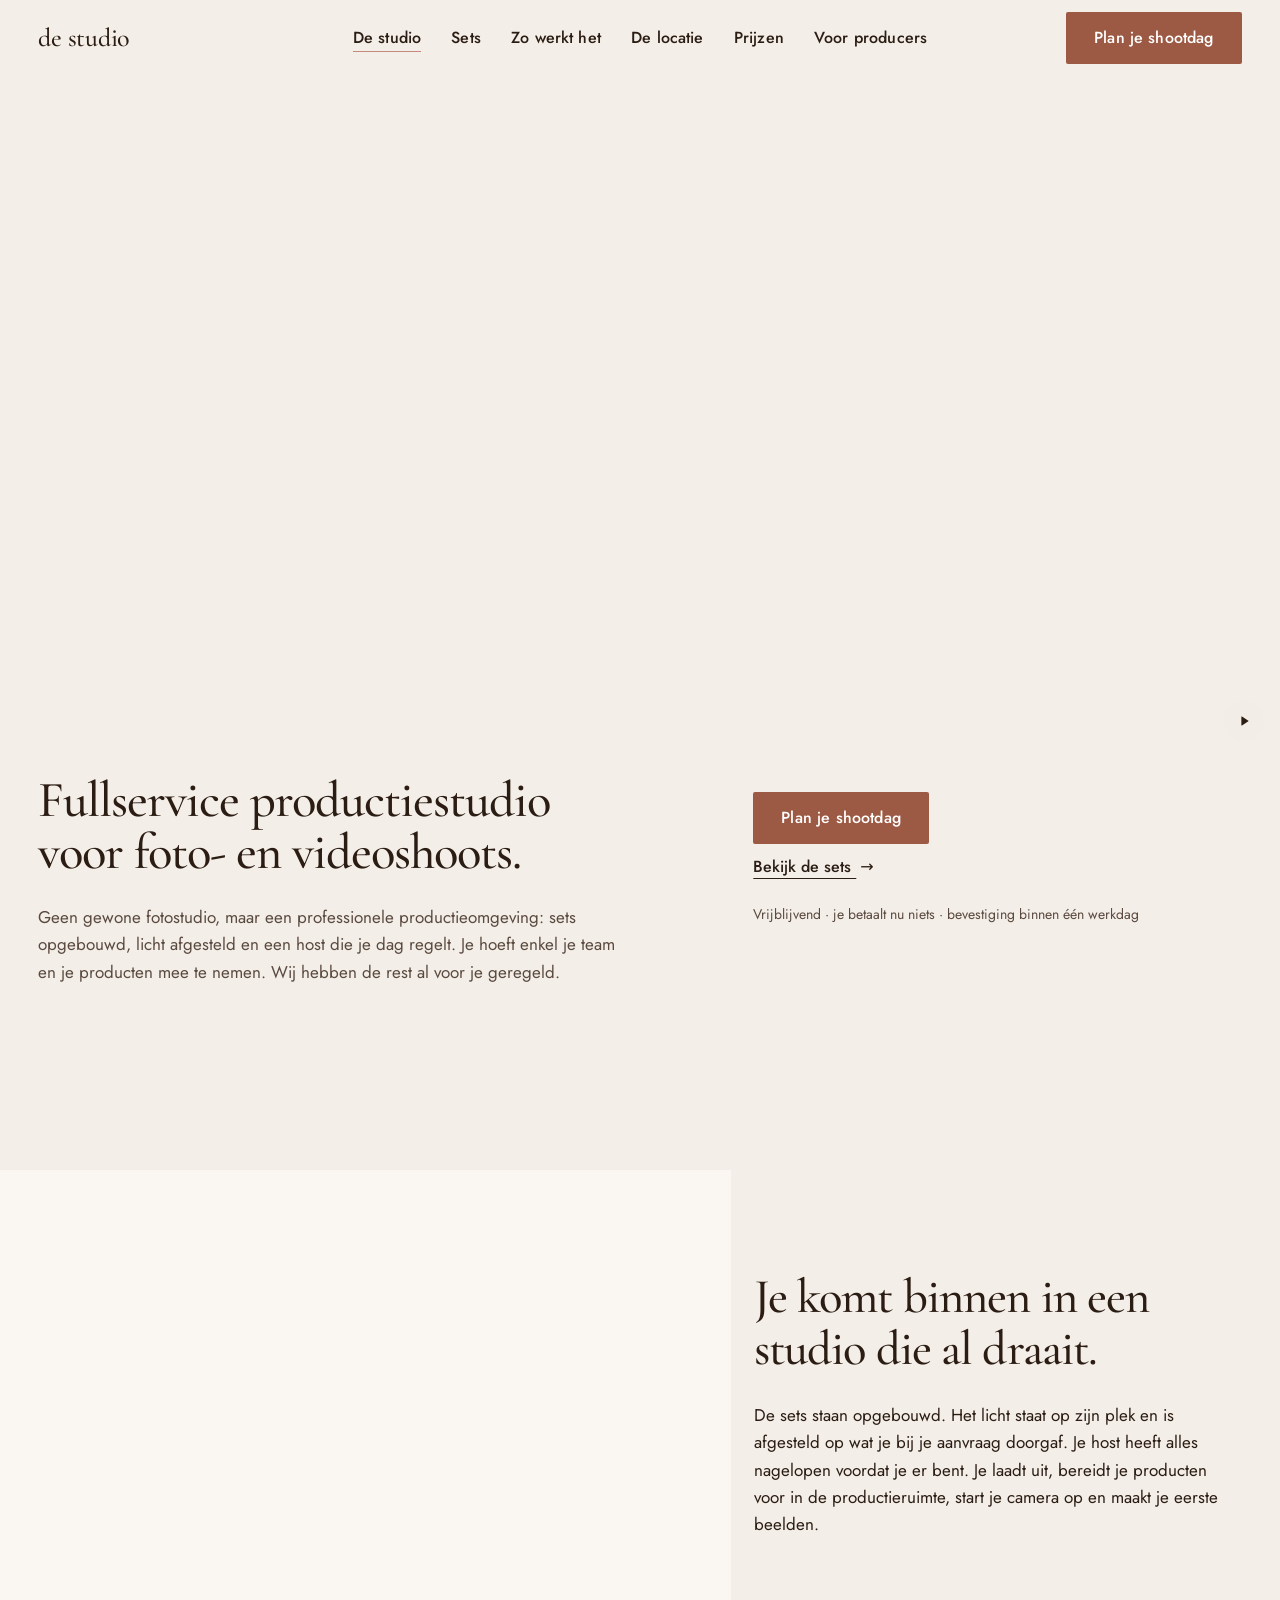
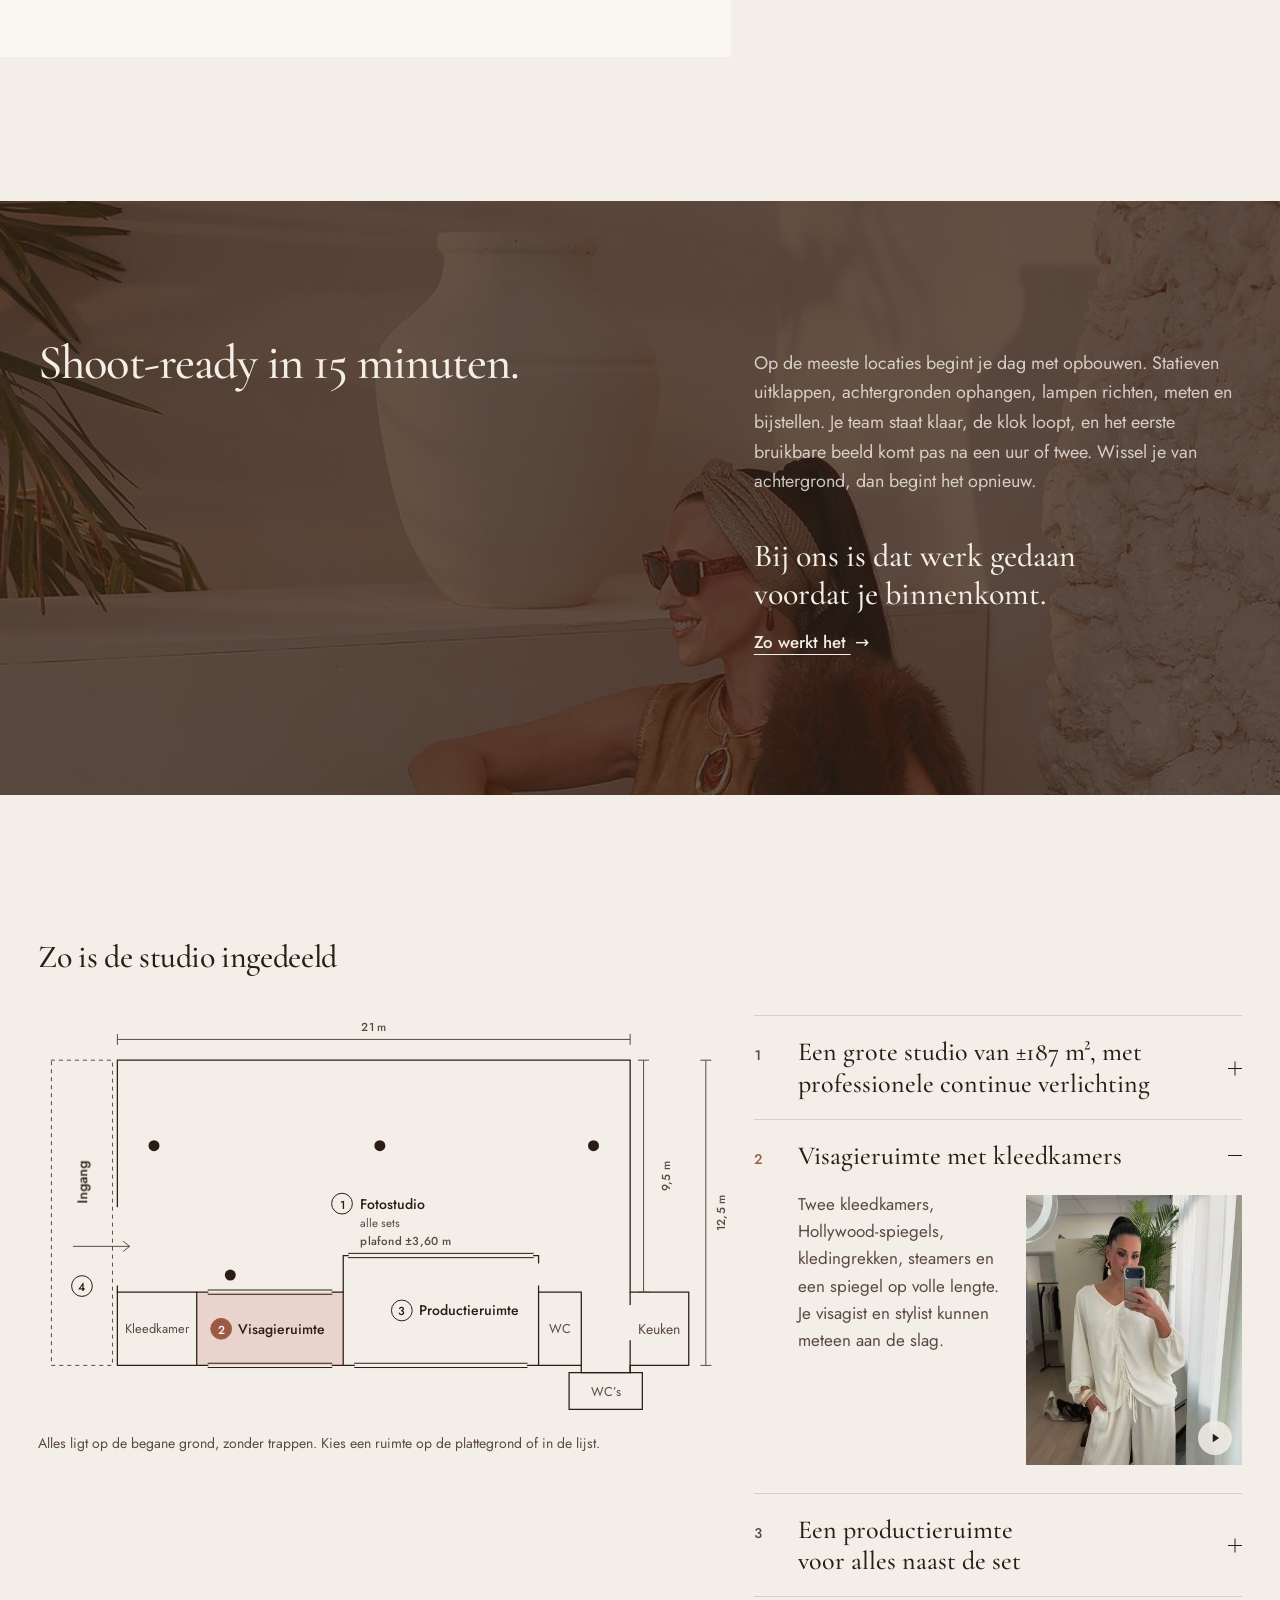
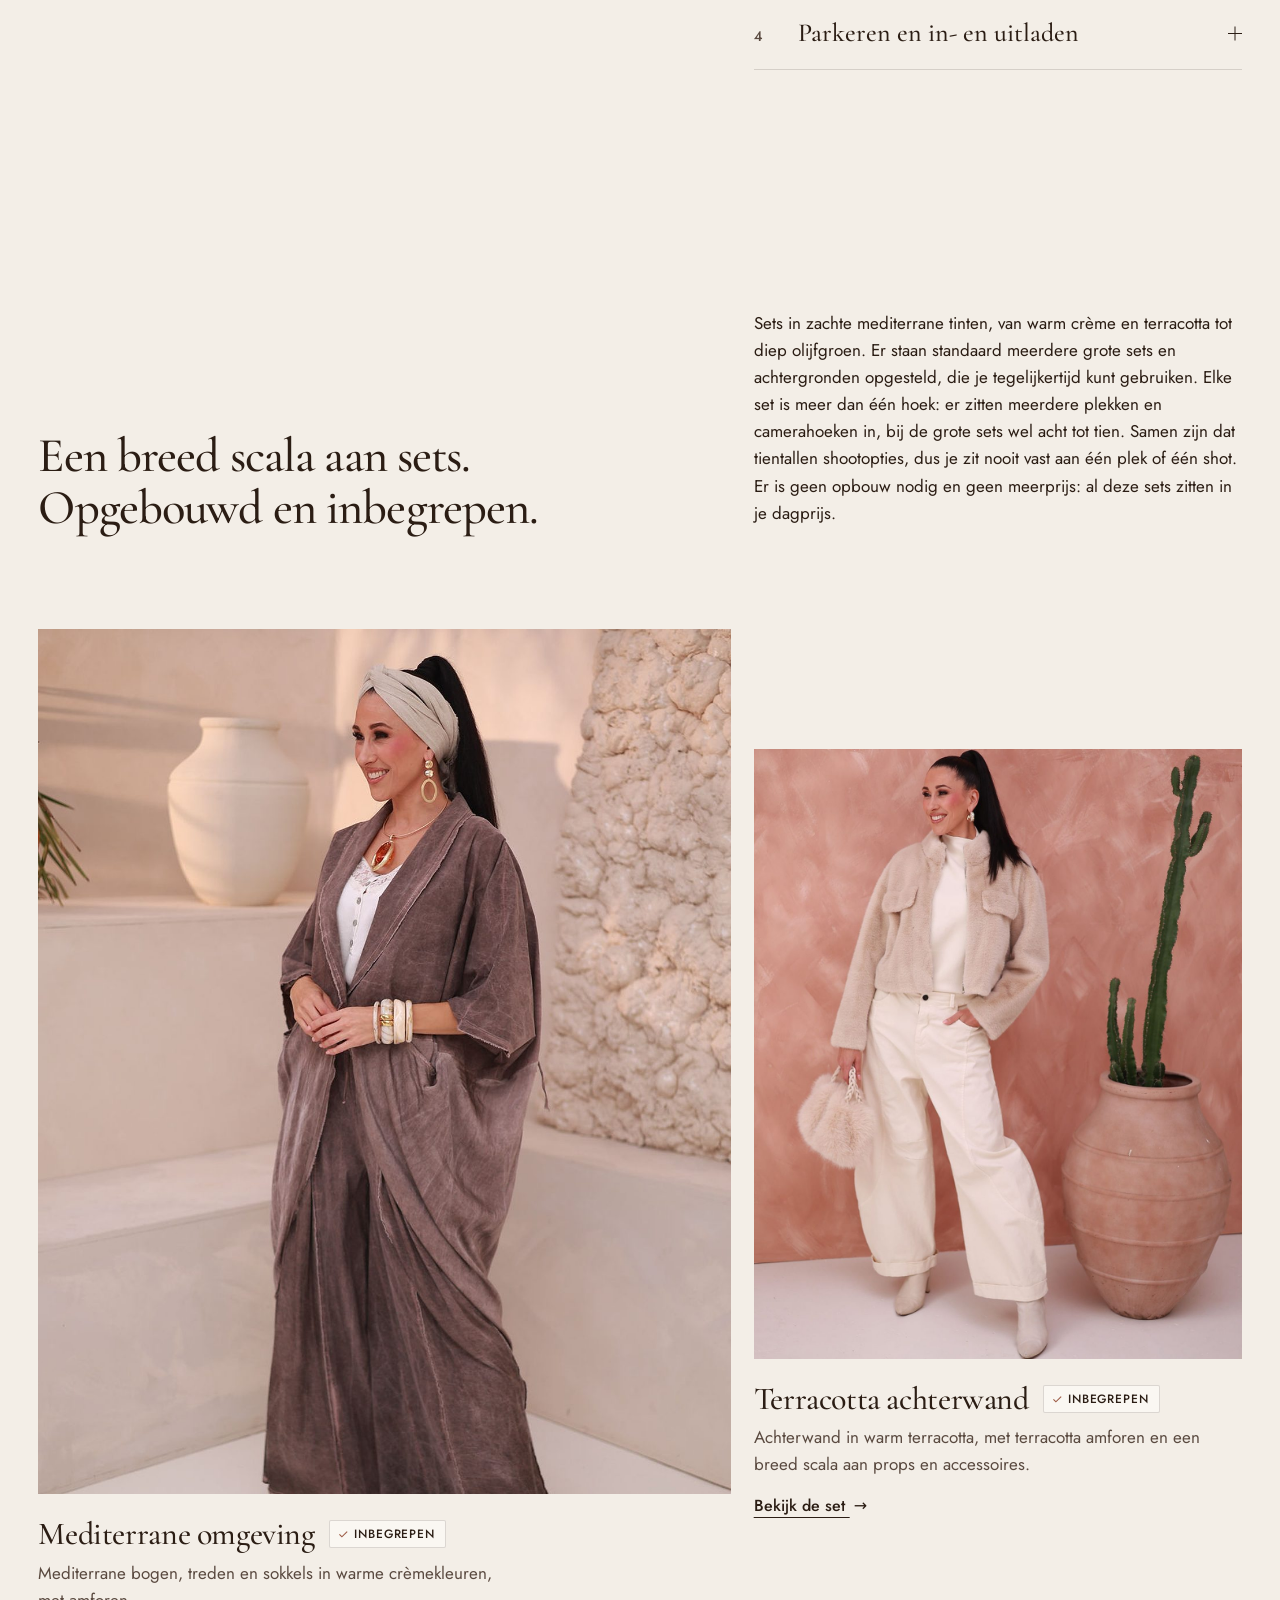
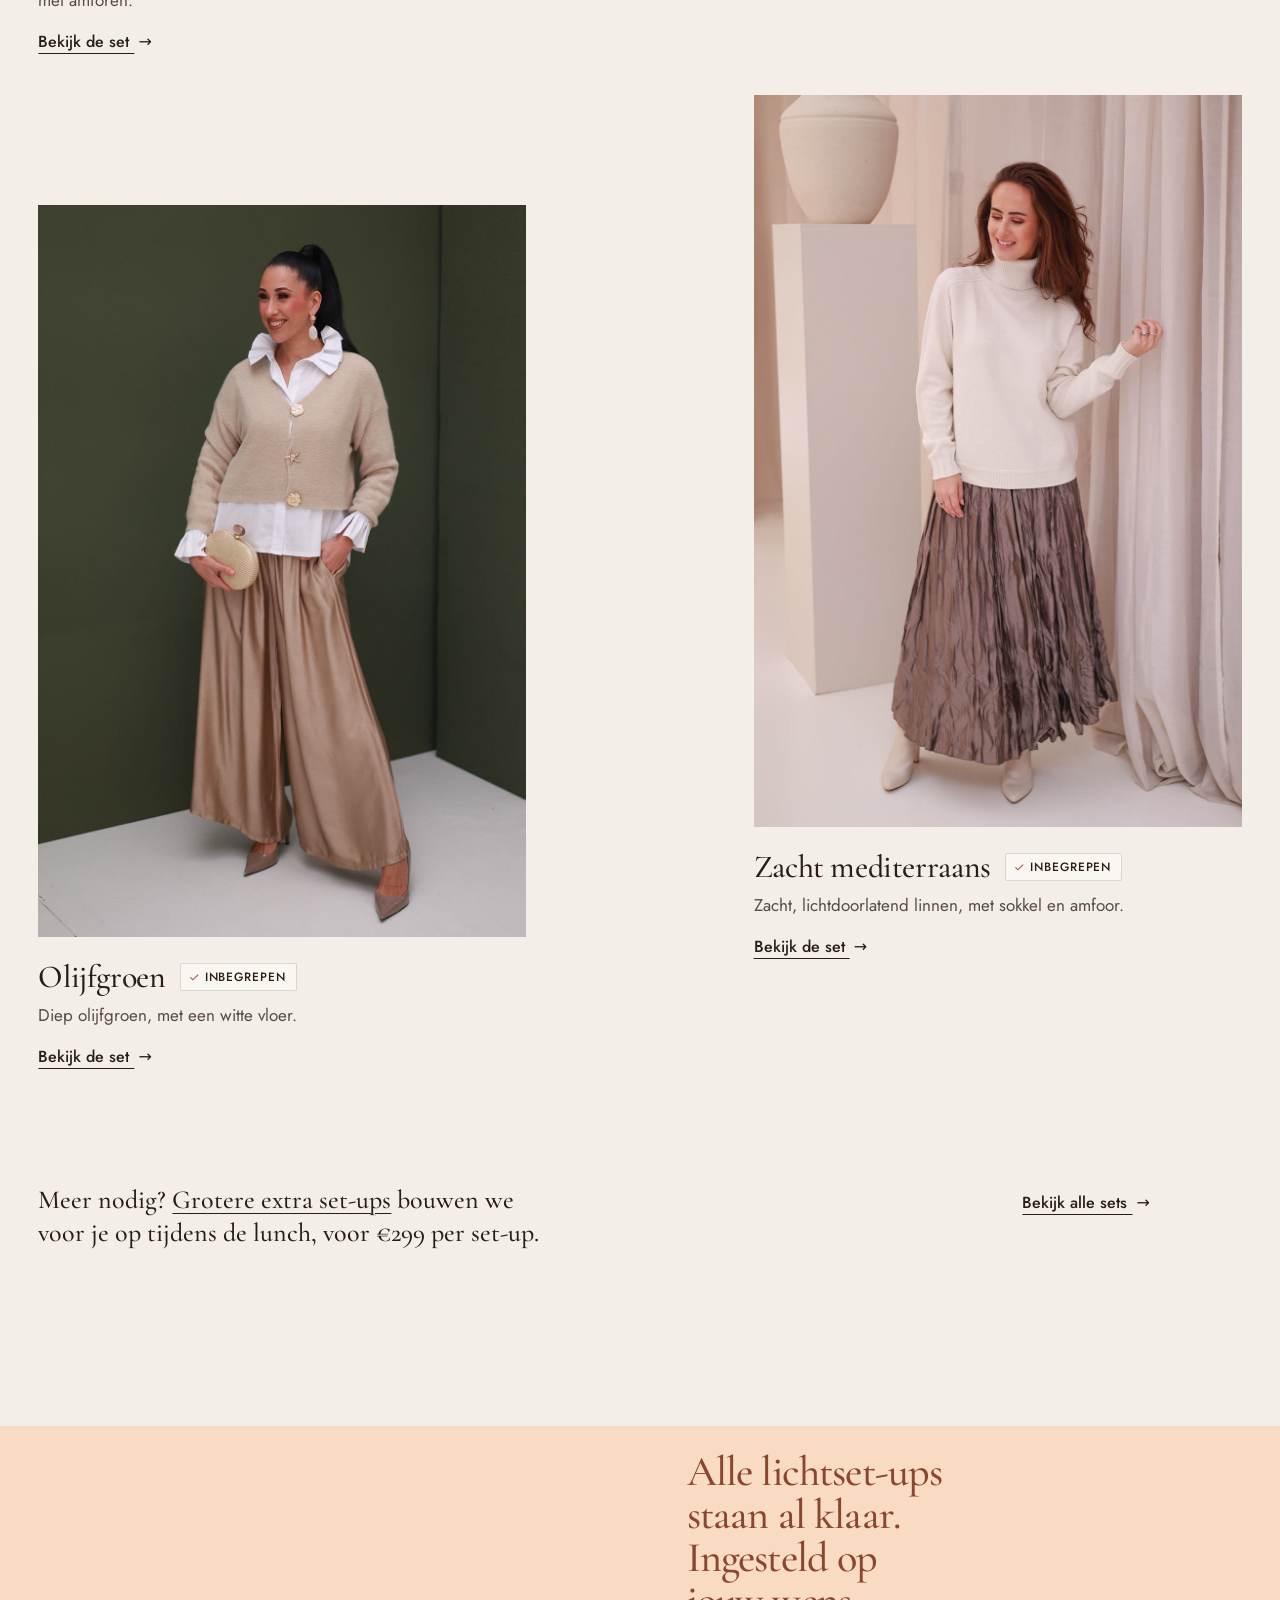
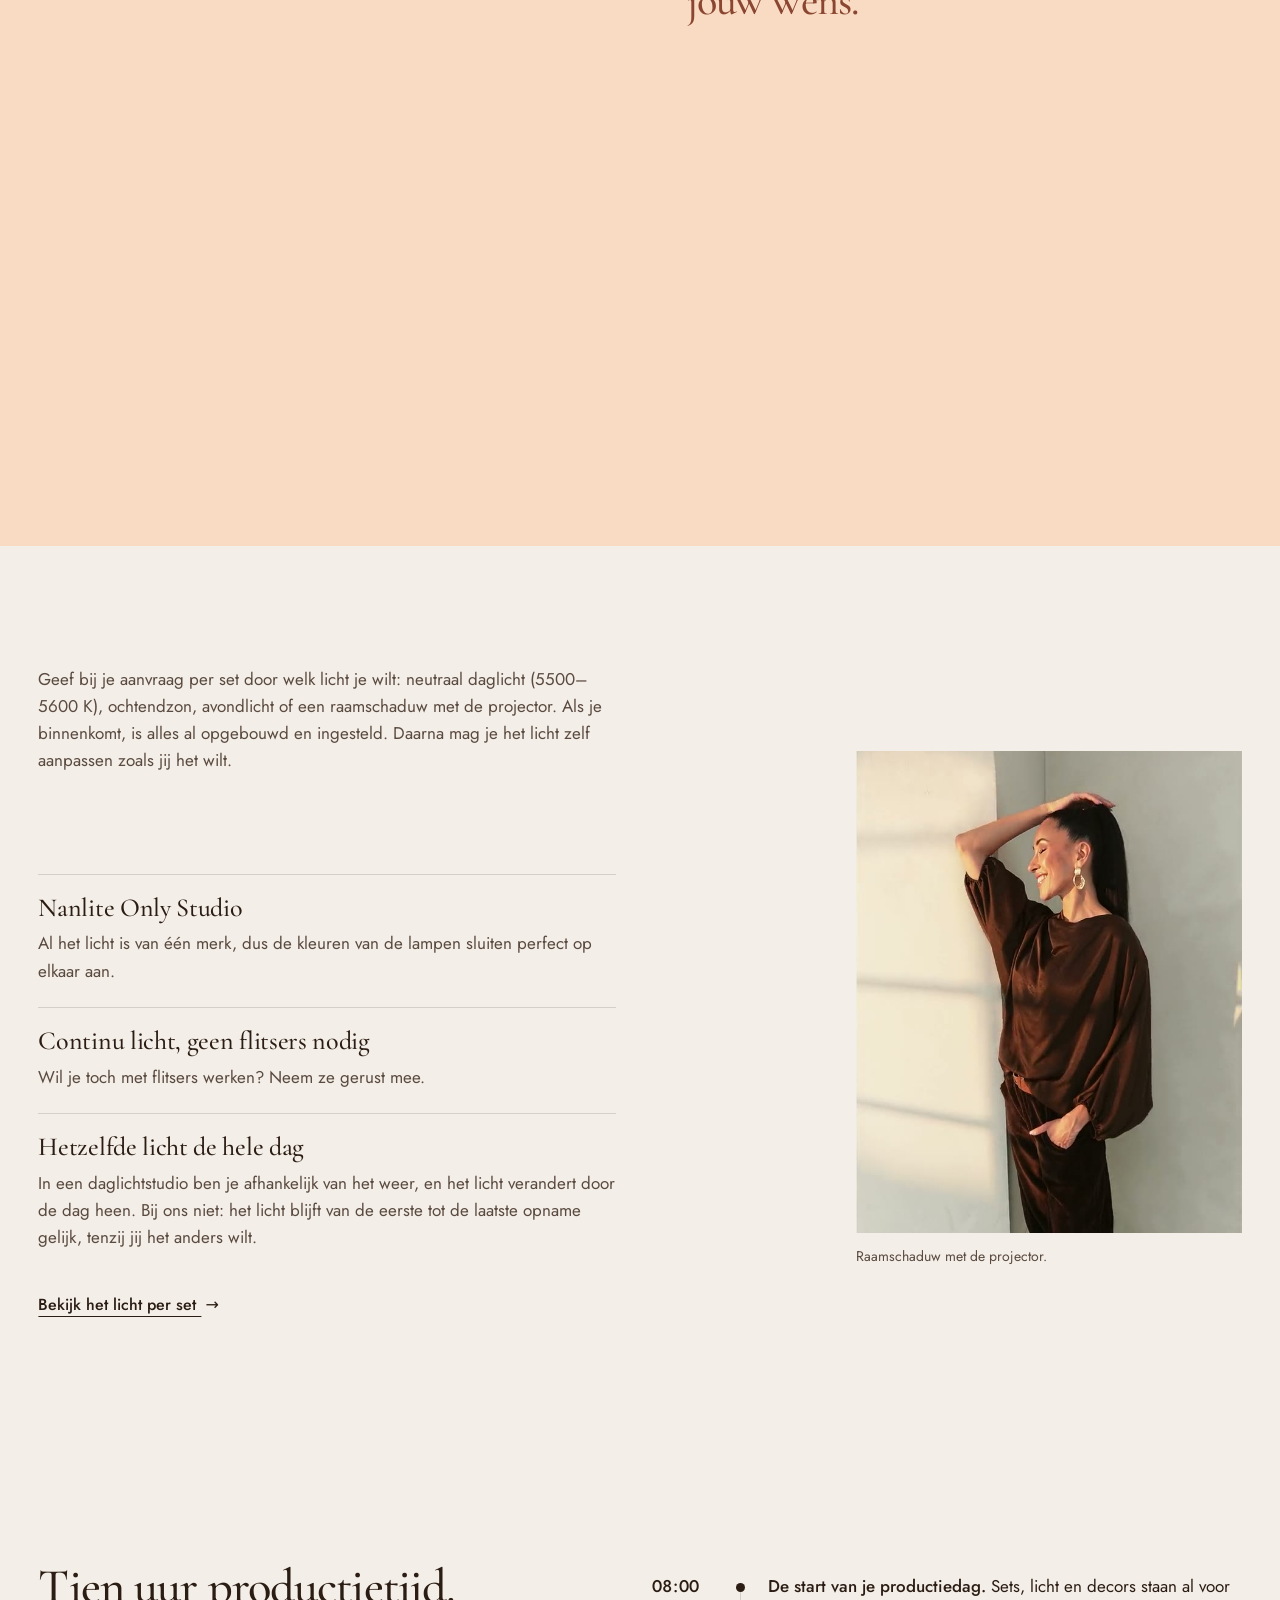
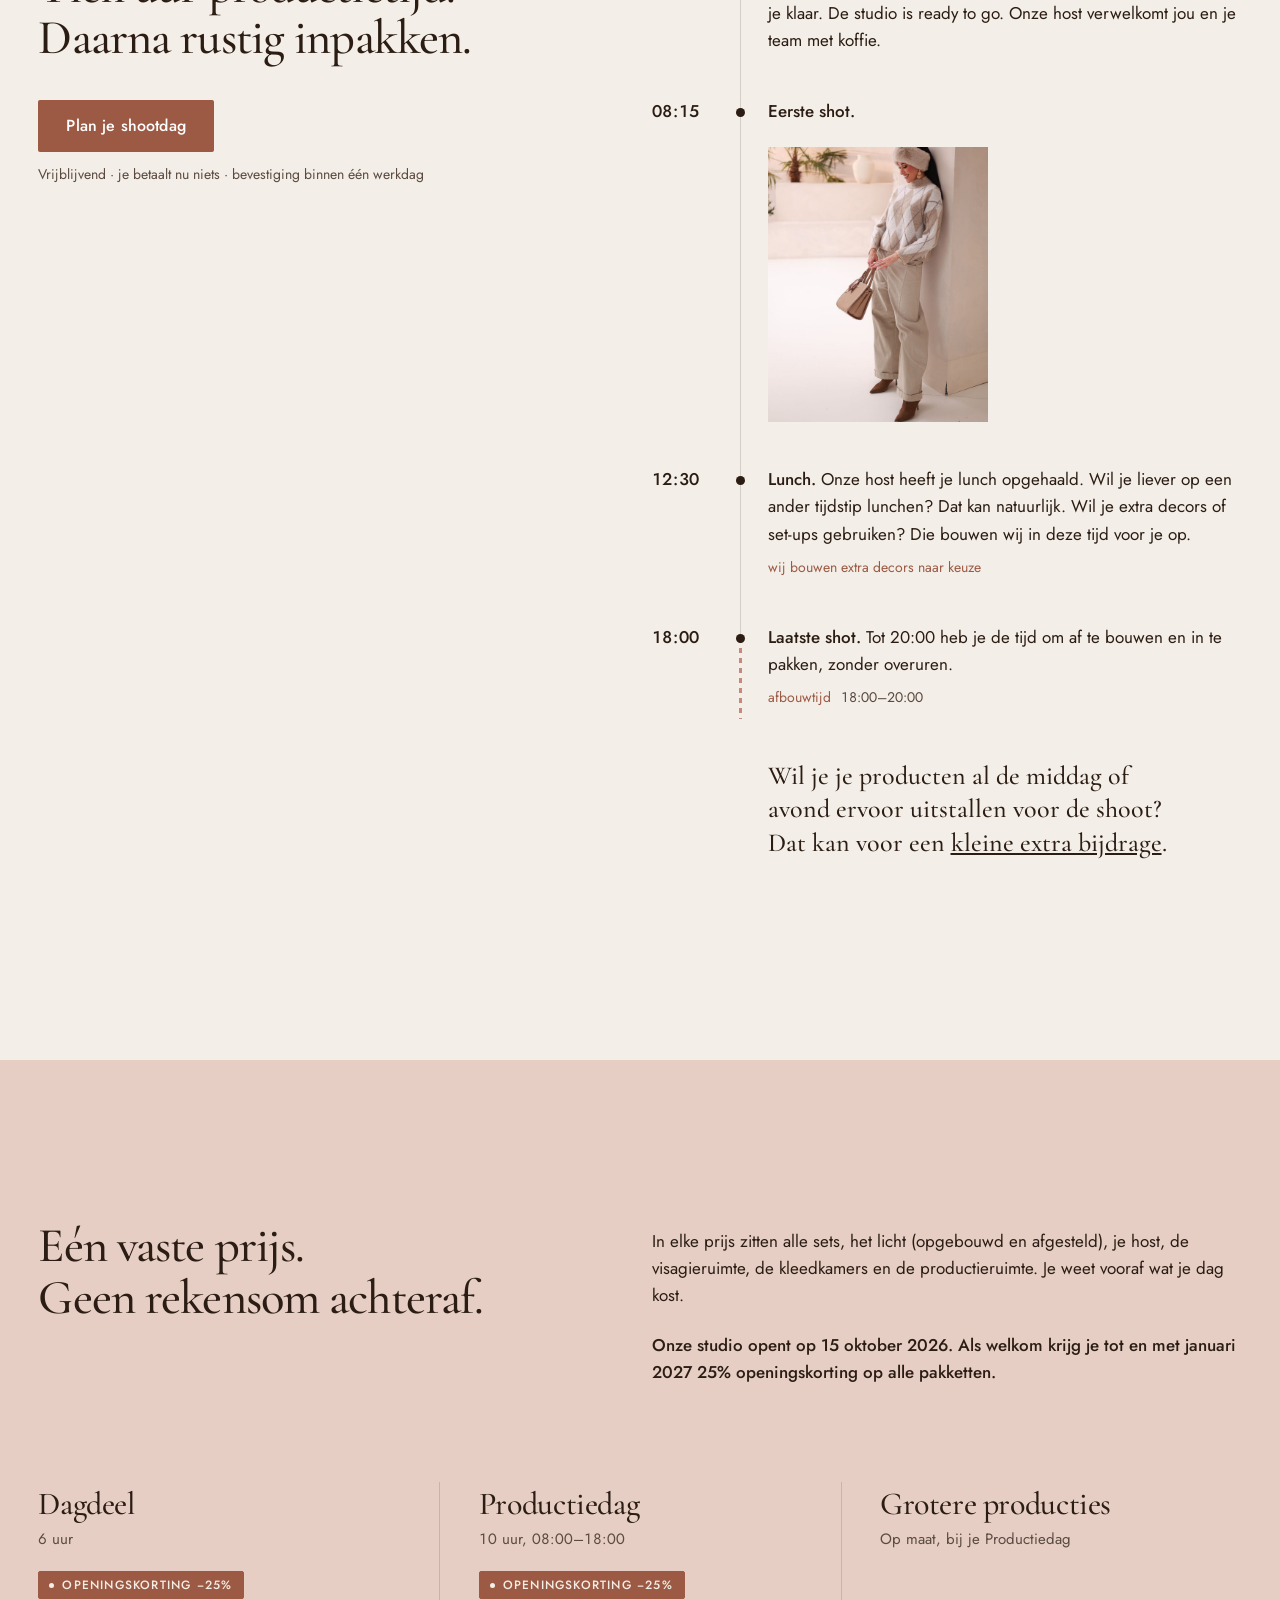
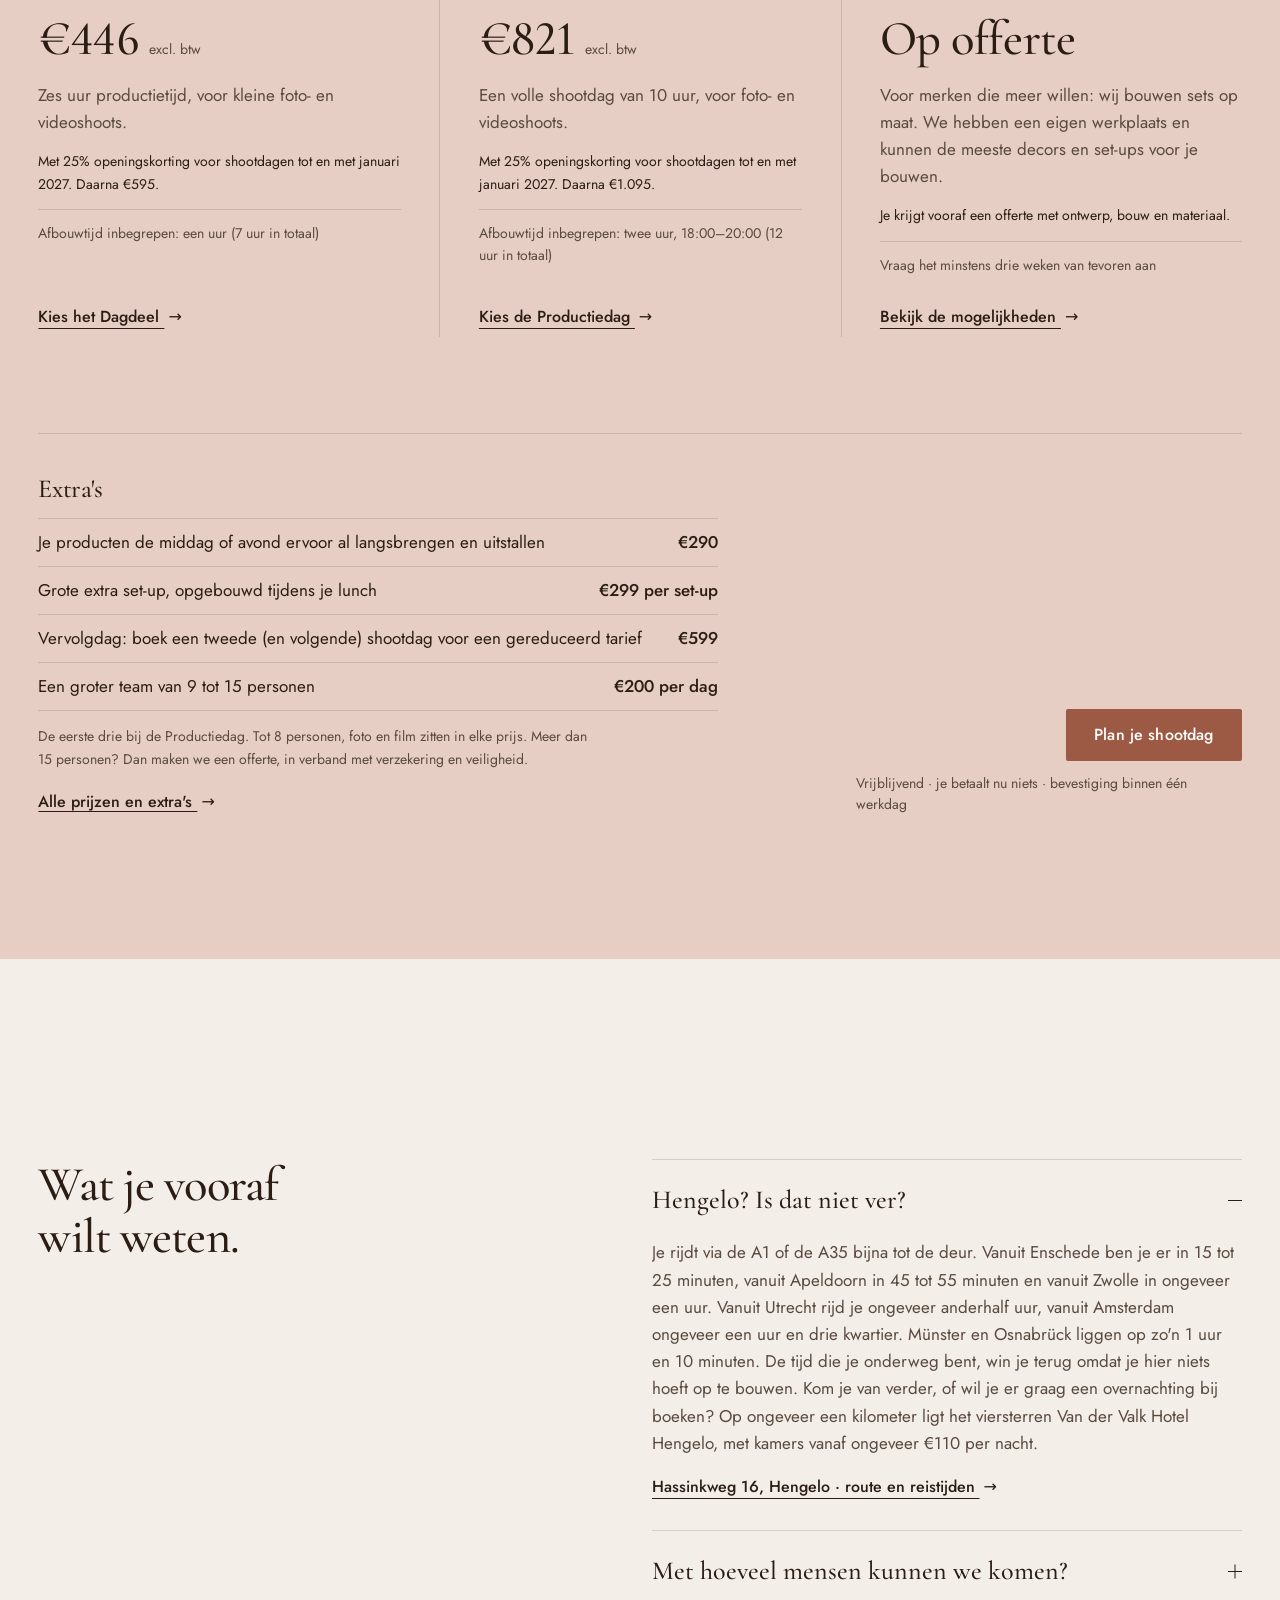
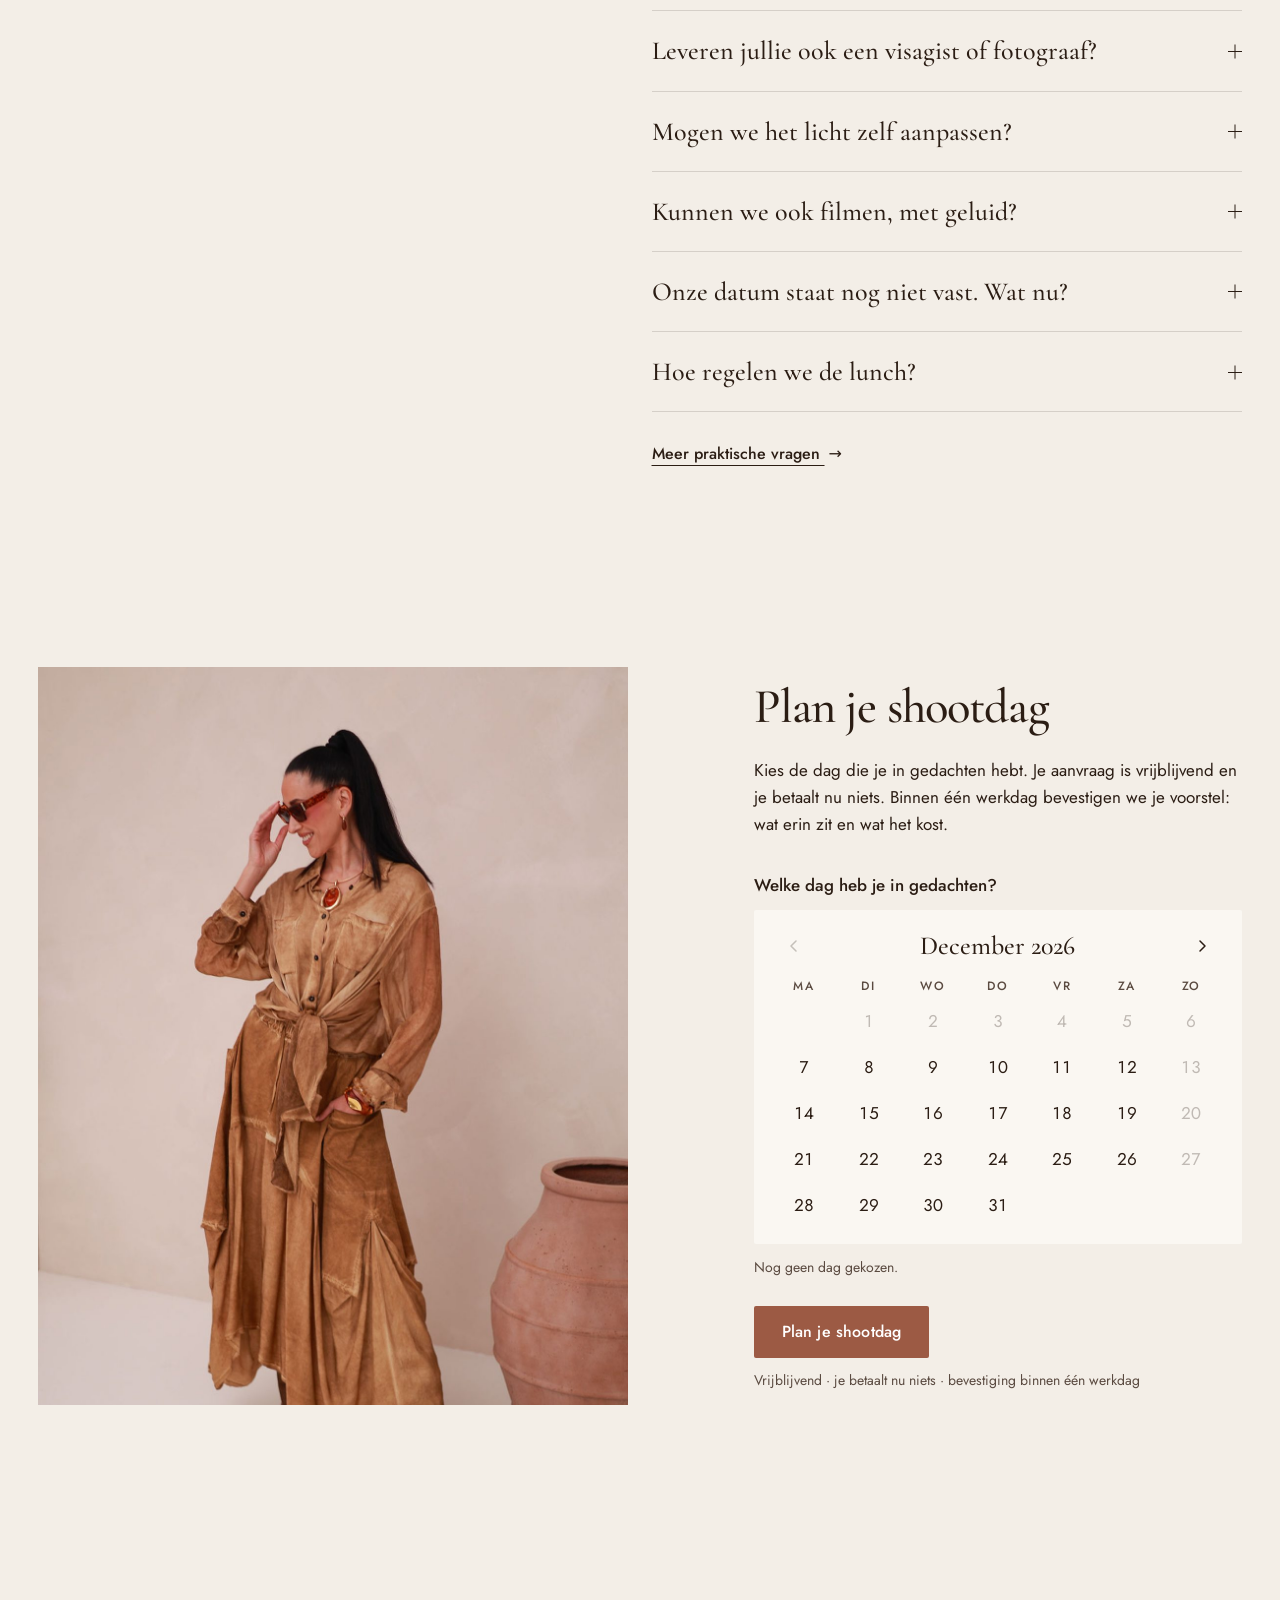
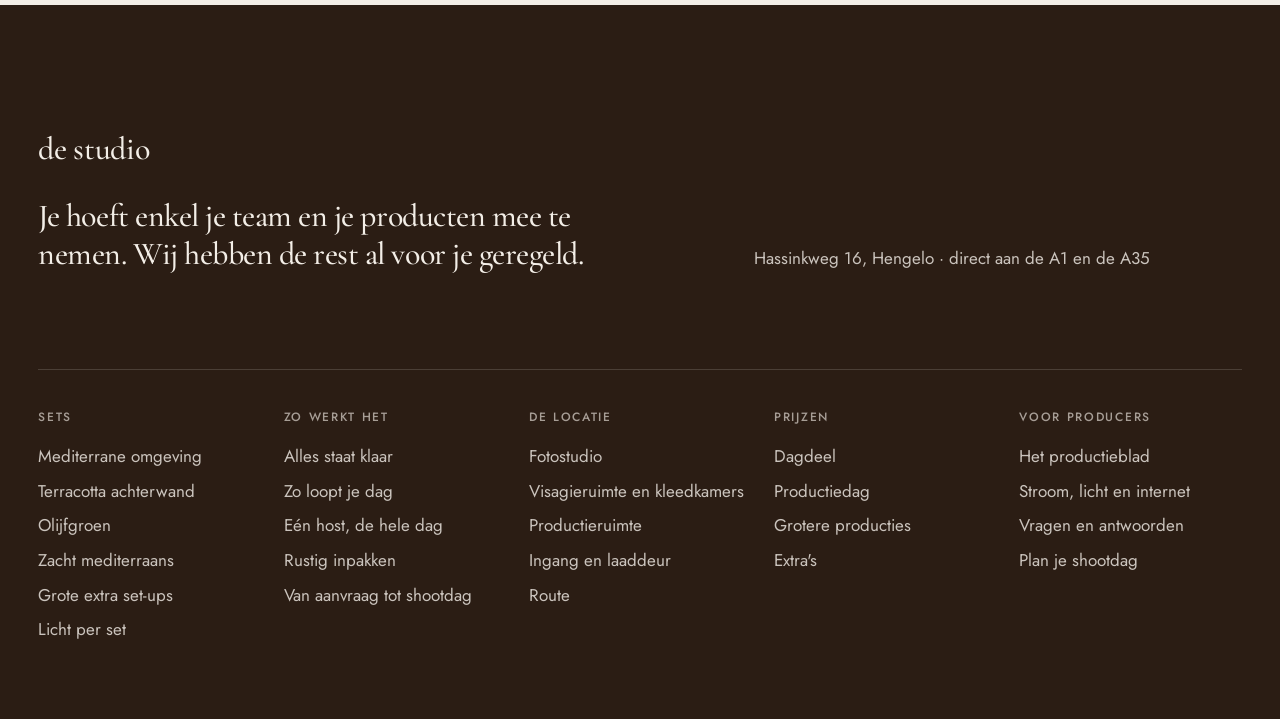
==== commit d14f7df9: "Site bijgewerkt vanuit fotostudio 6db2191" ====
--- a/index.html
+++ b/index.html
@@ -11,7 +11,7 @@
 <link rel="preconnect" href="https://fonts.googleapis.com">
 <link rel="preconnect" href="https://fonts.gstatic.com" crossorigin>
 <link rel="stylesheet" href="https://fonts.googleapis.com/css2?family=Cormorant+Garamond:ital,wght@0,500;0,600;1,500&family=Jost:wght@400;500&display=swap">
-<link rel="preload" as="image" href="media/hero-a-poster.jpg" media="(min-width: 700px)" fetchpriority="high">
+<link rel="preload" as="image" href="media/hero-overzicht-poster.jpg" media="(min-width: 700px)" fetchpriority="high">
 <link rel="preload" as="image" href="media/mobiel-poster.jpg" media="(max-width: 699px)" fetchpriority="high">
 <link rel="stylesheet" href="css/site.css">
 <link rel="icon" href="data:image/svg+xml,%3Csvg xmlns='http://www.w3.org/2000/svg' viewBox='0 0 32 32'%3E%3Crect width='32' height='32' rx='4' fill='%239C5A44'/%3E%3Ctext x='16' y='22' text-anchor='middle' font-family='Georgia,serif' font-size='17' fill='%23F3EEE7'%3Eds%3C/text%3E%3C/svg%3E">
@@ -162,11 +162,11 @@
 <section class="hero" id="top" aria-labelledby="hero-kop">
   <div class="hero__lijst">
     <picture class="hero__poster">
-      <source media="(max-width: 699px)" srcset="media/hero-sets-mobiel-poster.jpg" width="1080" height="1920">
+      <source media="(max-width: 699px)" srcset="media/mobiel-poster.jpg" width="1080" height="1920">
       <img src="media/hero-overzicht-poster.jpg" alt="Overzicht van de studio: de crème set met amforen op sokkels en de boogwand, daarna de terracotta set met de stoelen." width="1920" height="1080" fetchpriority="high" decoding="async">
     </picture>
     <video class="hero__film" muted playsinline loop autoplay preload="metadata" aria-hidden="true" tabindex="-1" data-hero-film
-      data-src-groot="media/hero-overzicht-1080.mp4" data-src-middel="media/hero-overzicht-720.mp4" data-src-mobiel="media/hero-sets-mobiel-720x1280.mp4"></video>
+      data-src-groot="media/hero-overzicht-1080.mp4" data-src-middel="media/hero-overzicht-720.mp4" data-src-mobiel="media/mobiel-720x1280.mp4"></video>
     <button class="pauze" type="button" data-pauze aria-label="Pauzeer de film" hidden>
       <svg class="pauze__ico pauze__ico--pauze" viewBox="0 0 16 16" aria-hidden="true"><rect x="4" y="3" width="2.4" height="10" rx=".6"/><rect x="9.6" y="3" width="2.4" height="10" rx=".6"/></svg>
       <svg class="pauze__ico pauze__ico--speel" viewBox="0 0 16 16" aria-hidden="true"><path d="M5 3.2v9.6c0 .4.4.6.7.4l7.3-4.8c.3-.2.3-.6 0-.8L5.7 2.8c-.3-.2-.7 0-.7.4z"/></svg>
@@ -189,7 +189,10 @@
 <section class="oplossing oplossing--kop" id="oplossing" aria-labelledby="oplossing-kop">
   <div class="halfbleed">
     <figure class="halfbleed__beeld reveal">
-      <video class="film" muted playsinline loop preload="none" data-film data-src="media/wandeling-16x9-720.mp4" data-src-mobiel="media/binnenkomst-4x5-720x900.mp4" data-poster="media/wandeling-16x9-poster.jpg" data-poster-mobiel="media/binnenkomst-4x5-poster.jpg" aria-label="Een wandeling door de studio: langs de pilaren met amforen, door de crème boog, naar de terracotta set." width="1920" height="1080"></video>
+      <picture>
+        <source media="(max-width: 699px)" srcset="media/boog-palm-03-4x5.jpg" width="1200" height="1500">
+        <img src="media/boog-palm-03-16x9.jpg" alt="Een model met zonnebril leunt lachend tegen de crème boog; links een palm, een witte amfoor en een reliëfpaneel." width="1920" height="1080" loading="lazy" decoding="async">
+      </picture>
     </figure>
     <div class="halfbleed__tekst">
       <h2 class="reveal" id="oplossing-kop">Je komt binnen in een studio die al draait.</h2>
@@ -329,7 +332,7 @@
     <div class="raster">
       <article class="set set--creme" id="set-creme-boog">
         <div class="set__beeld reveal">
-          <video class="film" muted playsinline loop preload="none" data-film data-src="media/set-boog-4x5-720x900.mp4" data-poster="media/set-boog-4x5-poster.jpg" aria-label="Mediterrane omgeving: door de boog naar de nis met amforen." width="720" height="900"></video>
+          <img src="media/treden-04-4x5.jpg" alt="Een model in een taupe kimono vóór de crème treden; op de richel een witte amfoor, rechts een reliëfwand." width="1200" height="1500" loading="lazy" decoding="async">
           <img class="set__tweede" src="media/treden-07-4x5.jpg" alt="" width="1200" height="1500" loading="lazy" decoding="async">
         </div>
         <div class="set__kop"><h3 class="set__naam">Mediterrane omgeving</h3><span class="label-inbegrepen">Inbegrepen</span></div>
@@ -338,7 +341,7 @@
       </article>
       <article class="set set--terra" id="set-terracotta">
         <div class="set__beeld reveal">
-          <video class="film" muted playsinline loop preload="none" data-film data-src="media/set-terracotta-4x5-720x900.mp4" data-poster="media/set-terracotta-4x5-poster.jpg" aria-label="Terracotta achterwand met de stoelen, de cactus en de potten; daarna de lege set met de palm." width="720" height="900"></video>
+          <img src="media/roze-stucwand-01-4x5.jpg" alt="Een model in een crème jasje en wijde broek voor de terracotta wand, naast een cactus in een terracotta amfoor." width="1200" height="1500" loading="lazy" decoding="async">
           <img class="set__tweede" src="media/roze-stucwand-04-4x5.jpg" alt="" width="1200" height="1500" loading="lazy" decoding="async">
         </div>
         <div class="set__kop"><h3 class="set__naam">Terracotta achterwand</h3><span class="label-inbegrepen">Inbegrepen</span></div>
@@ -347,7 +350,7 @@
       </article>
       <article class="set set--olijf" id="set-olijfgroen">
         <div class="set__beeld reveal">
-          <video class="film" muted playsinline loop preload="none" data-film data-src="media/set-olijf-2x3-720x1080.mp4" data-poster="media/set-olijf-2x3-poster.jpg" aria-label="Olijfgroen: de vergulde spiegel met de palm, daarna de spiegel met de pilaar." width="720" height="1080"></video>
+          <img src="media/olijf-9904-2x3.jpg" alt="Een model in een zandkleurig vest, witte blouse en satijnen broek, tegen een diep olijfgroene wand." width="1000" height="1500" loading="lazy" decoding="async">
           <img class="set__tweede" src="media/olijf-9191-2x3.jpg" alt="" width="1000" height="1500" loading="lazy" decoding="async">
         </div>
         <div class="set__kop"><h3 class="set__naam">Olijfgroen</h3><span class="label-inbegrepen">Inbegrepen</span></div>
@@ -422,8 +425,7 @@
         <li class="moment"><time class="moment__tijd" datetime="08:15">08:15</time><div class="moment__tekst"><p><strong>Eerste shot.</strong></p>
           <figure class="moment__beeld moment__beeld--klein reveal"><img src="media/boog-palm-01-4x5.jpg" alt="Een model leunt tegen de crème pilaar en kijkt omlaag; boven haar een palm en een amfoor op de richel." width="1200" height="1500" loading="lazy" decoding="async"></figure></div></li>
         <li class="moment" id="bouwvak"><time class="moment__tijd" datetime="12:30">12:30</time><div class="moment__tekst"><p><strong>Lunch.</strong> Onze host heeft je lunch opgehaald. Wil je liever op een ander tijdstip lunchen? Dat kan natuurlijk. Wil je extra decors of set-ups gebruiken? Die bouwen wij in deze tijd voor je op.</p>
-          <p class="bouwlabel">wij bouwen extra decors naar keuze</p>
-          <figure class="moment__beeld moment__beeld--klein reveal"><video class="film" muted playsinline loop preload="none" data-film data-src="media/ombouw-4x5-720x900.mp4" data-poster="media/ombouw-4x5-poster.jpg" aria-label="Ombouw tijdens de lunch: de boogwand rolt voorbij, een lamp gaat aan, de projector met het raamgobo, een vaas op de trede, de stoel bij de terracotta wand, de amfoor op de sokkel." width="720" height="900"></video></figure></div></li>
+          <p class="bouwlabel">wij bouwen extra decors naar keuze</p></div></li>
         <li class="moment moment--afbouw"><time class="moment__tijd" datetime="18:00">18:00</time><div class="moment__tekst"><p><strong>Laatste shot.</strong> Tot 20:00 heb je de tijd om af te bouwen en in te pakken, zonder overuren.</p>
           <p class="bouwlabel bouwlabel--afbouw">afbouwtijd <span>18:00–20:00</span></p></div></li>
       </ol>
--- a/css/site.css
+++ b/css/site.css
@@ -361,8 +361,7 @@
   align-items: center;
 }
 .halfbleed__beeld { aspect-ratio: 3 / 2; overflow: hidden; background: var(--linnen); }
-.halfbleed__beeld img, .halfbleed__beeld video { width: 100%; height: 100%; object-fit: cover; object-position: 24% 50%; }
-.halfbleed__beeld video { object-position: 50% 50%; }
+.halfbleed__beeld img { width: 100%; height: 100%; object-fit: cover; object-position: 24% 50%; }
 .halfbleed__tekst { padding-left: var(--goot); padding-right: max(var(--rand), (100vw - var(--max)) / 2); }
 .halfbleed__tekst h2 { margin-bottom: 28px; }
 .halfbleed__tekst p { max-width: 34em; }
@@ -443,7 +442,7 @@
 .set__beeld { position: relative; aspect-ratio: 4 / 5; overflow: hidden; background: var(--linnen); }
 /* olijfgroen en linnen in hun eigen verhouding (2:3): zo blijven de schoenen in beeld */
 .set--olijf .set__beeld, .set--linnen .set__beeld { aspect-ratio: 2 / 3; }
-.set__beeld img, .set__beeld video { position: absolute; inset: 0; width: 100%; height: 100%; object-fit: cover; transition: opacity .6s var(--ease), transform 1.2s var(--ease); }
+.set__beeld img { position: absolute; inset: 0; width: 100%; height: 100%; object-fit: cover; transition: opacity .6s var(--ease), transform 1.2s var(--ease); }
 .set__tweede { opacity: 0; }
 .set__stippen { display: none; }
 @media (hover: hover) and (pointer: fine) {
@@ -455,7 +454,7 @@
 @media (hover: none) {
   .set__beeld { display: flex; overflow-x: auto; overscroll-behavior-x: contain; scroll-snap-type: x mandatory; scrollbar-width: none; }
   .set__beeld::-webkit-scrollbar { display: none; }
-  .set__beeld img, .set__beeld video { position: static; flex: 0 0 100%; scroll-snap-align: start; }
+  .set__beeld img { position: static; flex: 0 0 100%; scroll-snap-align: start; }
   .set__tweede { opacity: 1; }
   .set__stippen { display: flex; gap: 8px; margin-top: 12px; }
   .set__stippen span { width: 6px; height: 6px; border-radius: 50%; background: var(--lijn); transition: background-color .3s; }
@@ -558,7 +557,7 @@
 .bouwlabel span { color: var(--inkt-zacht); font-variant-numeric: tabular-nums; }
 .moment__beeld { margin-top: 22px; width: 260px; aspect-ratio: 4 / 5; overflow: hidden; background: var(--linnen); }
 .moment__beeld--klein { width: 220px; }
-.moment__beeld img, .moment__beeld video { width: 100%; height: 100%; object-fit: cover; object-position: 50% 40%; }
+.moment__beeld img { width: 100%; height: 100%; object-fit: cover; object-position: 50% 40%; }
 
 /* ---------- 7 · prijzen ---------- */
 .prijzen { background: var(--stuc-licht); padding: 160px 0 144px; }
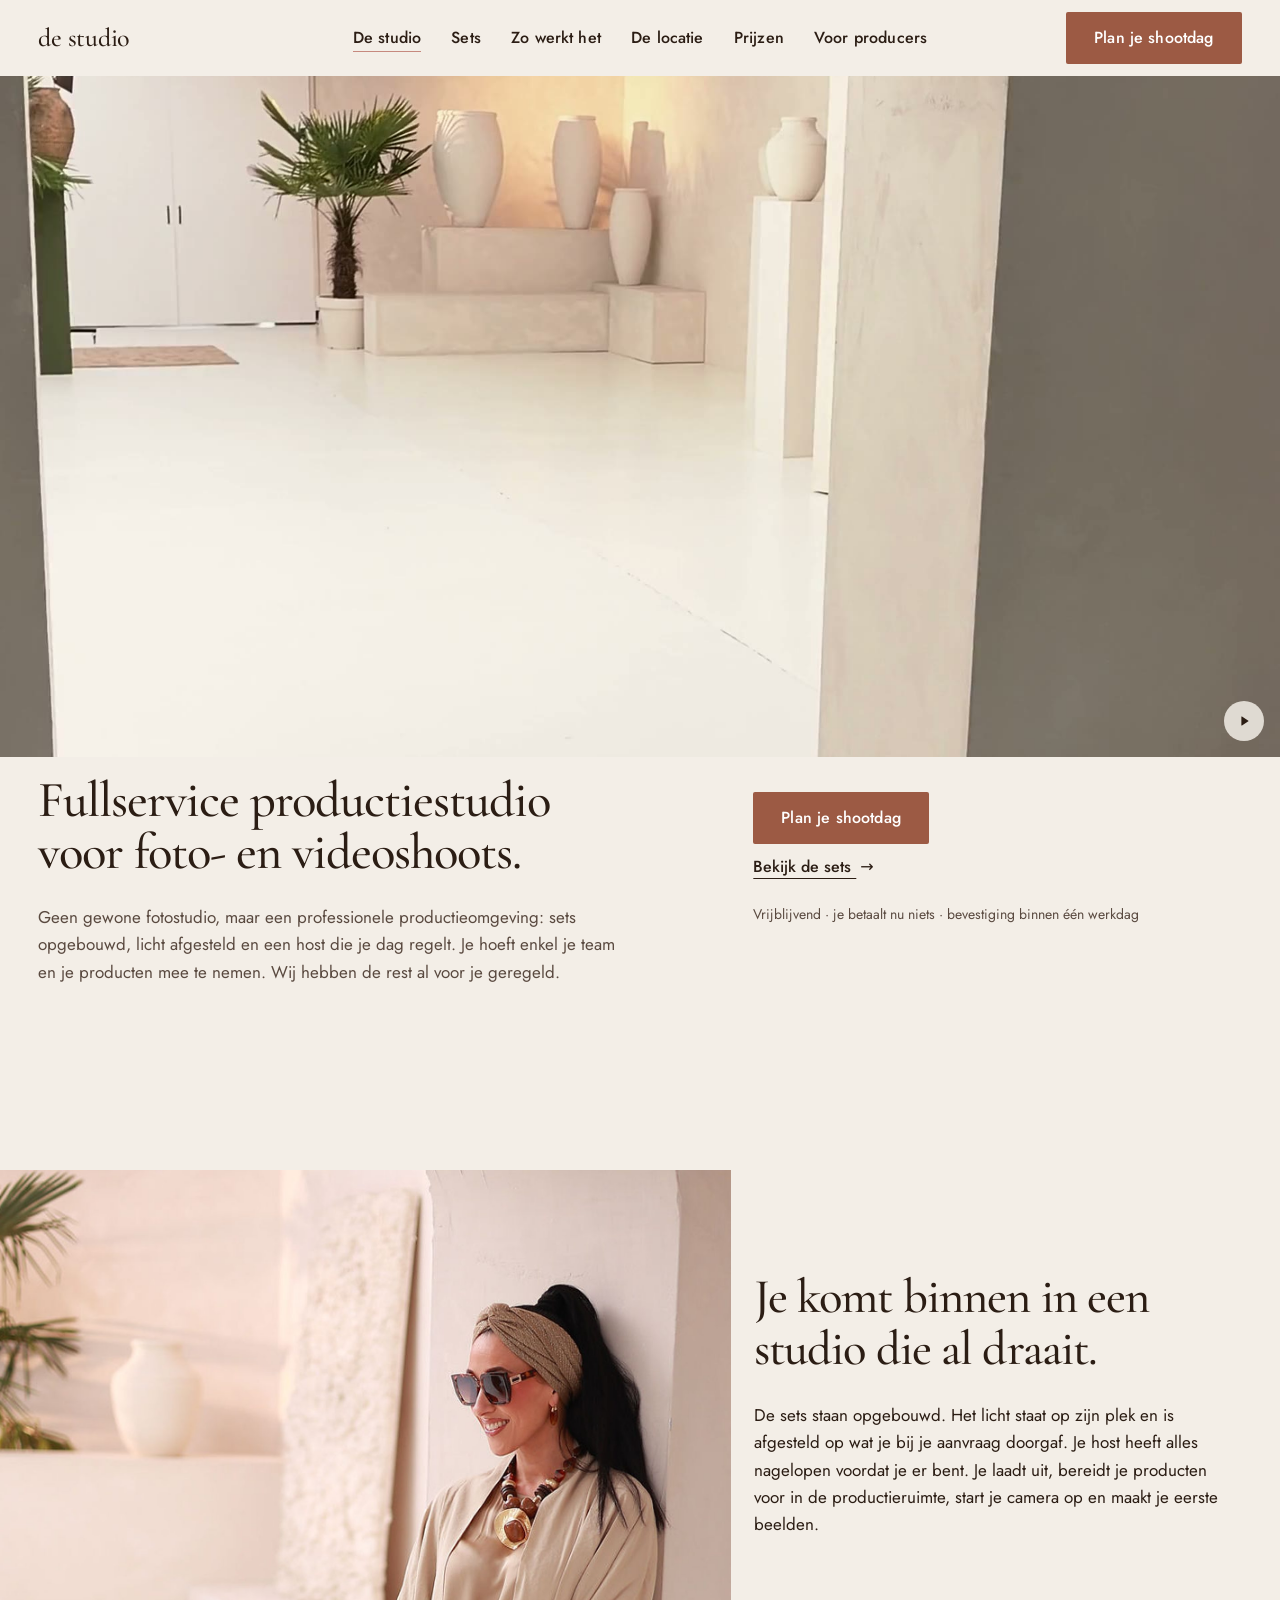
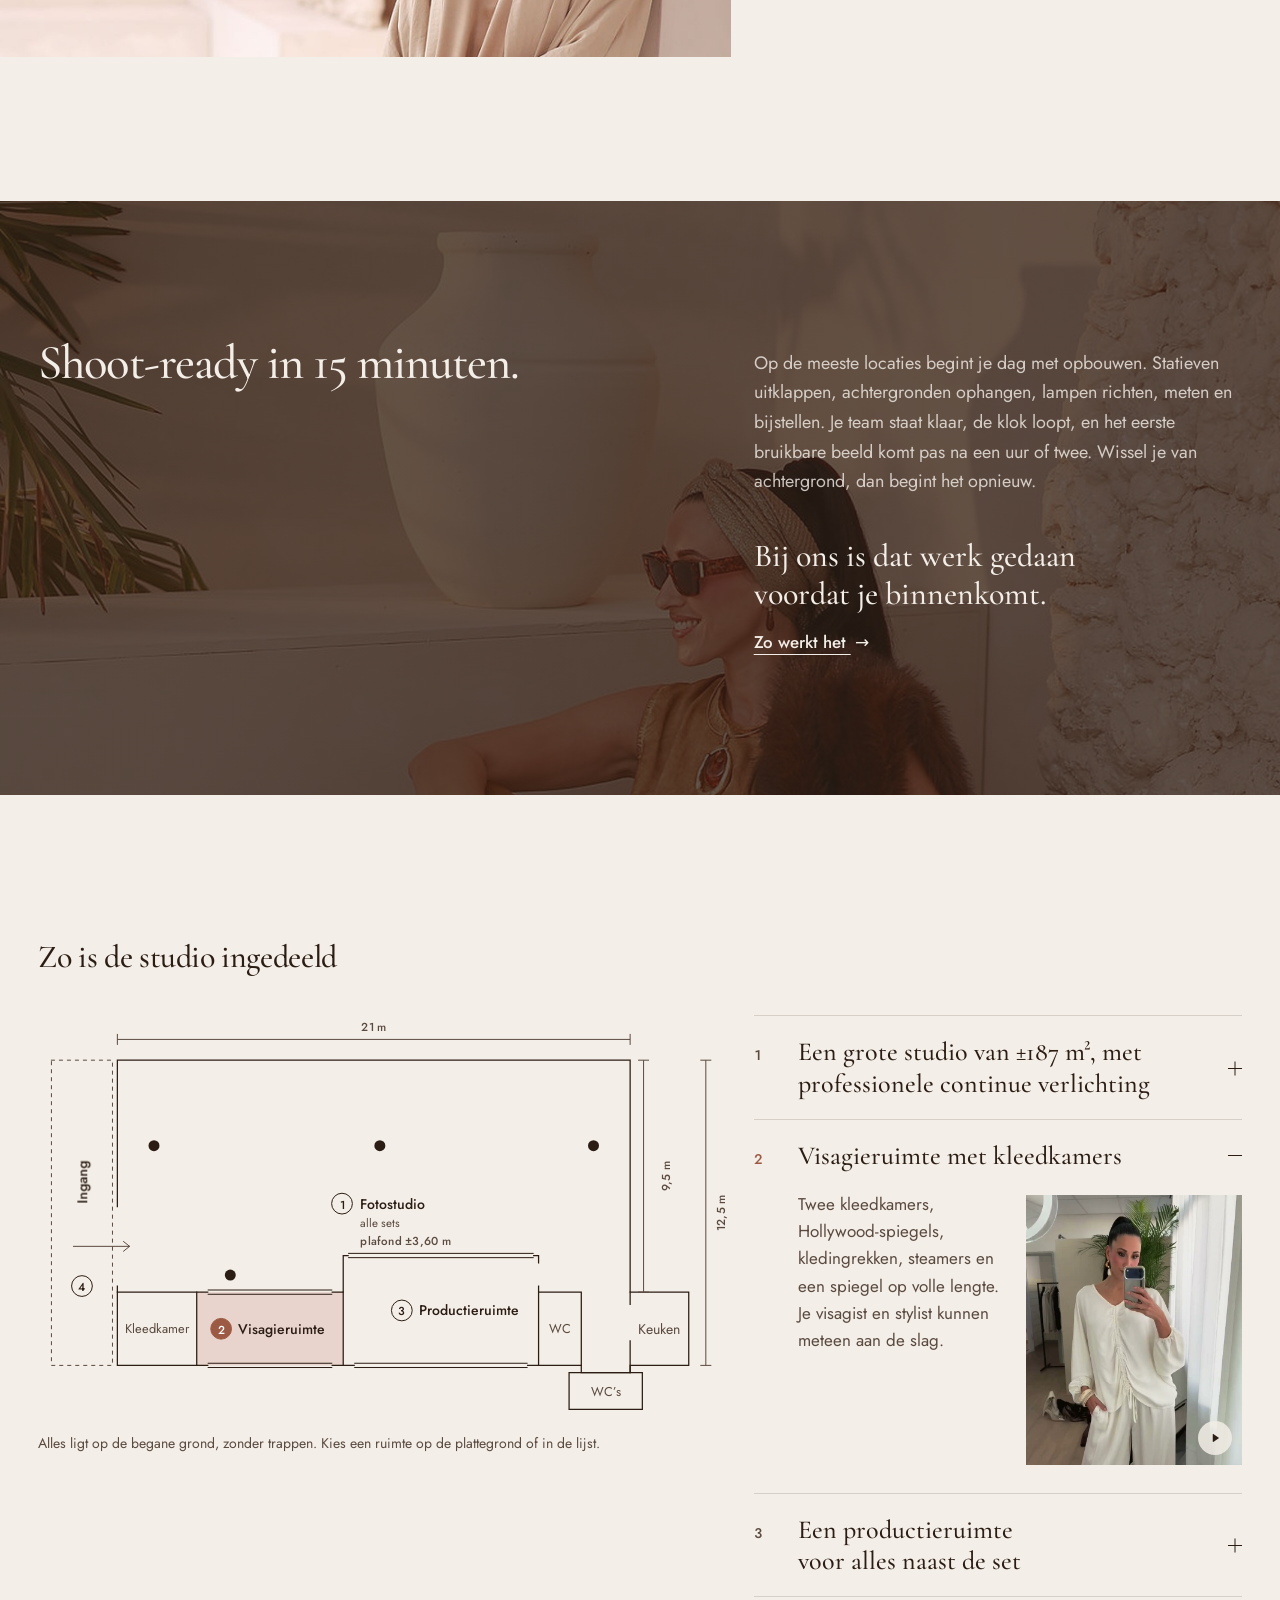
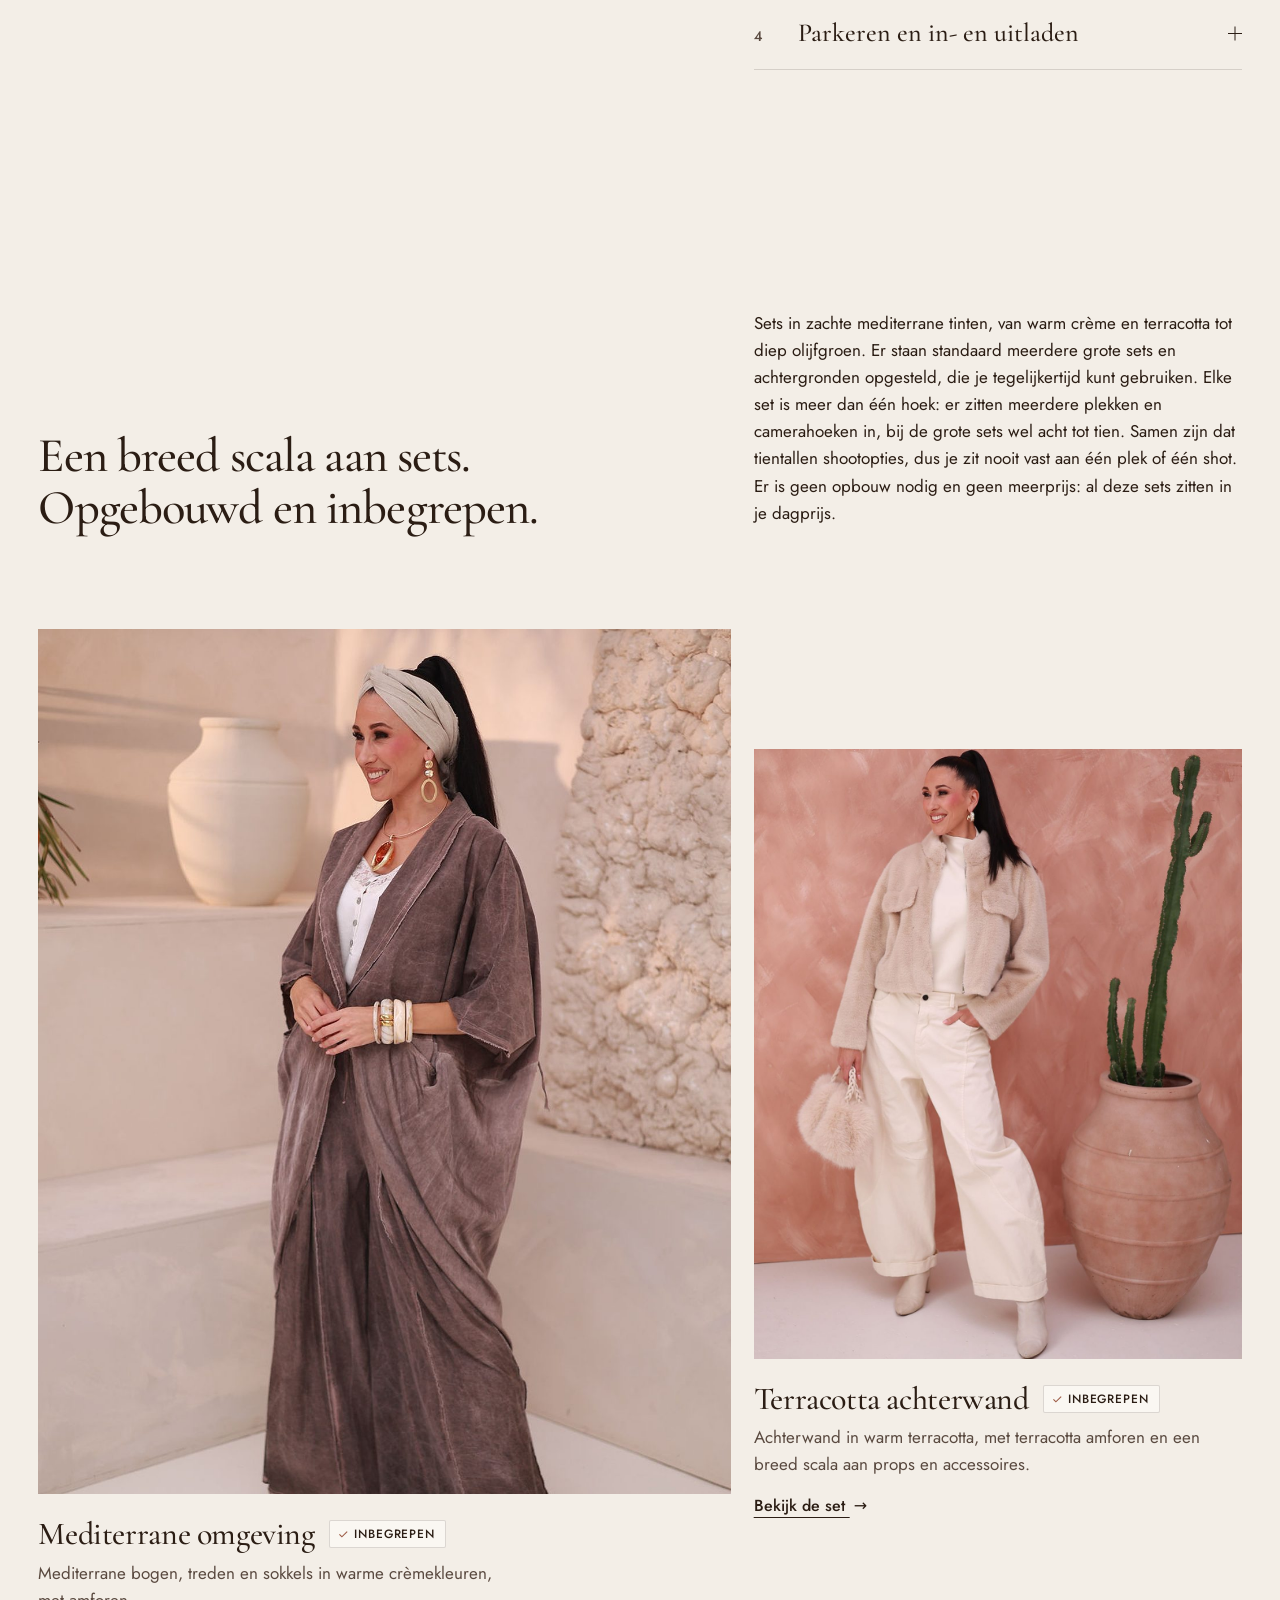
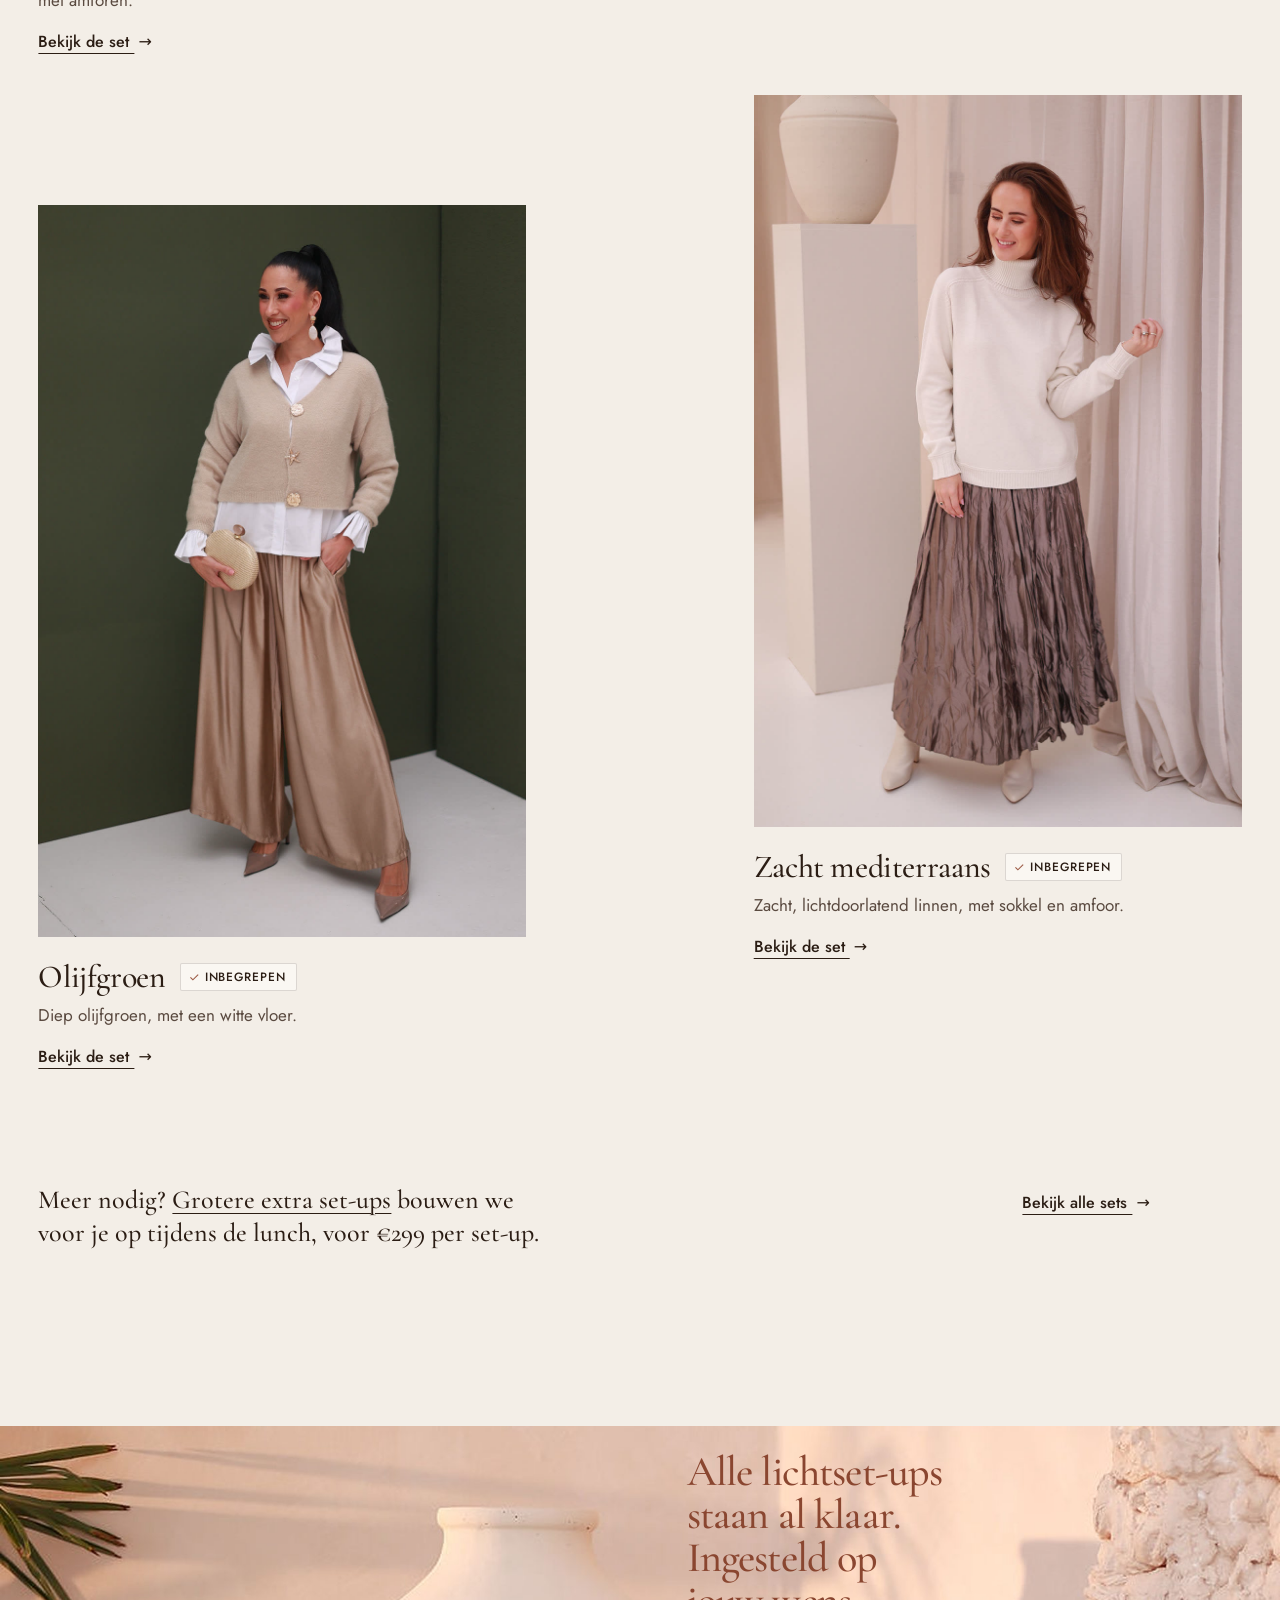
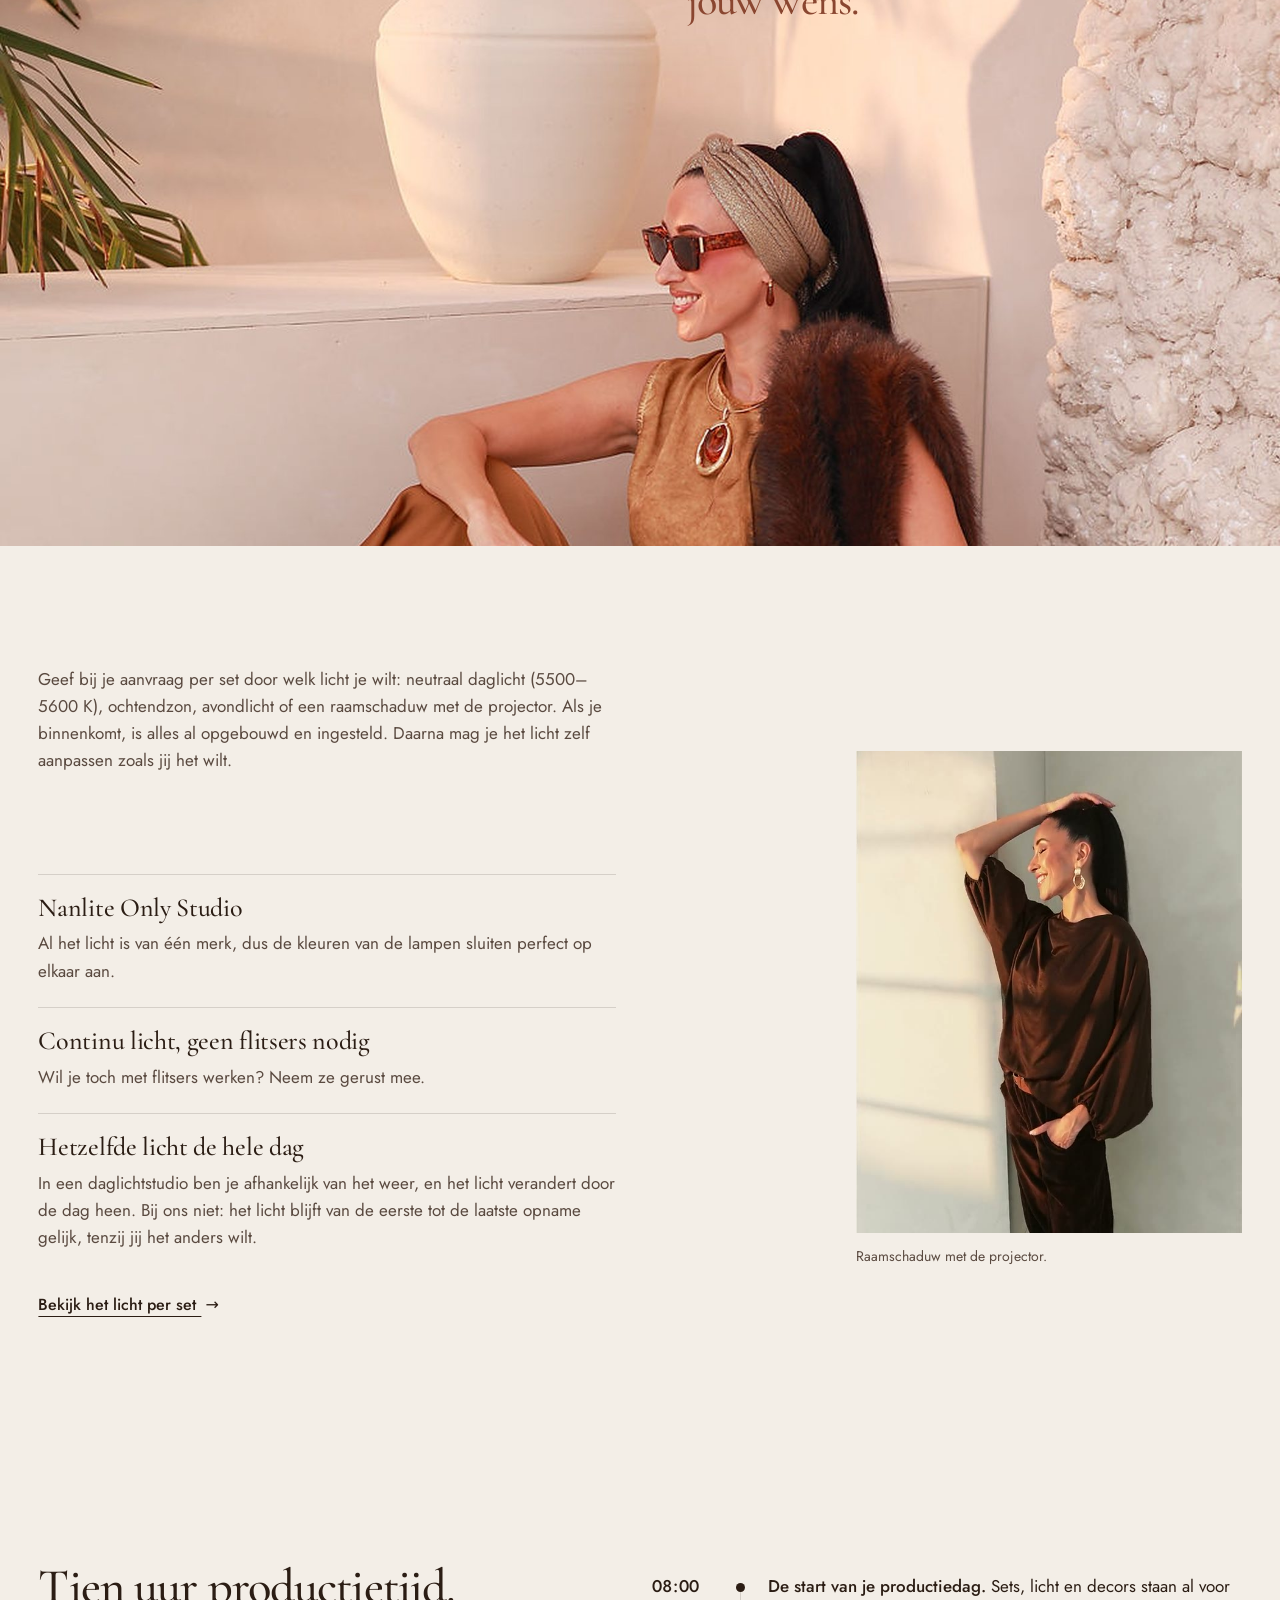
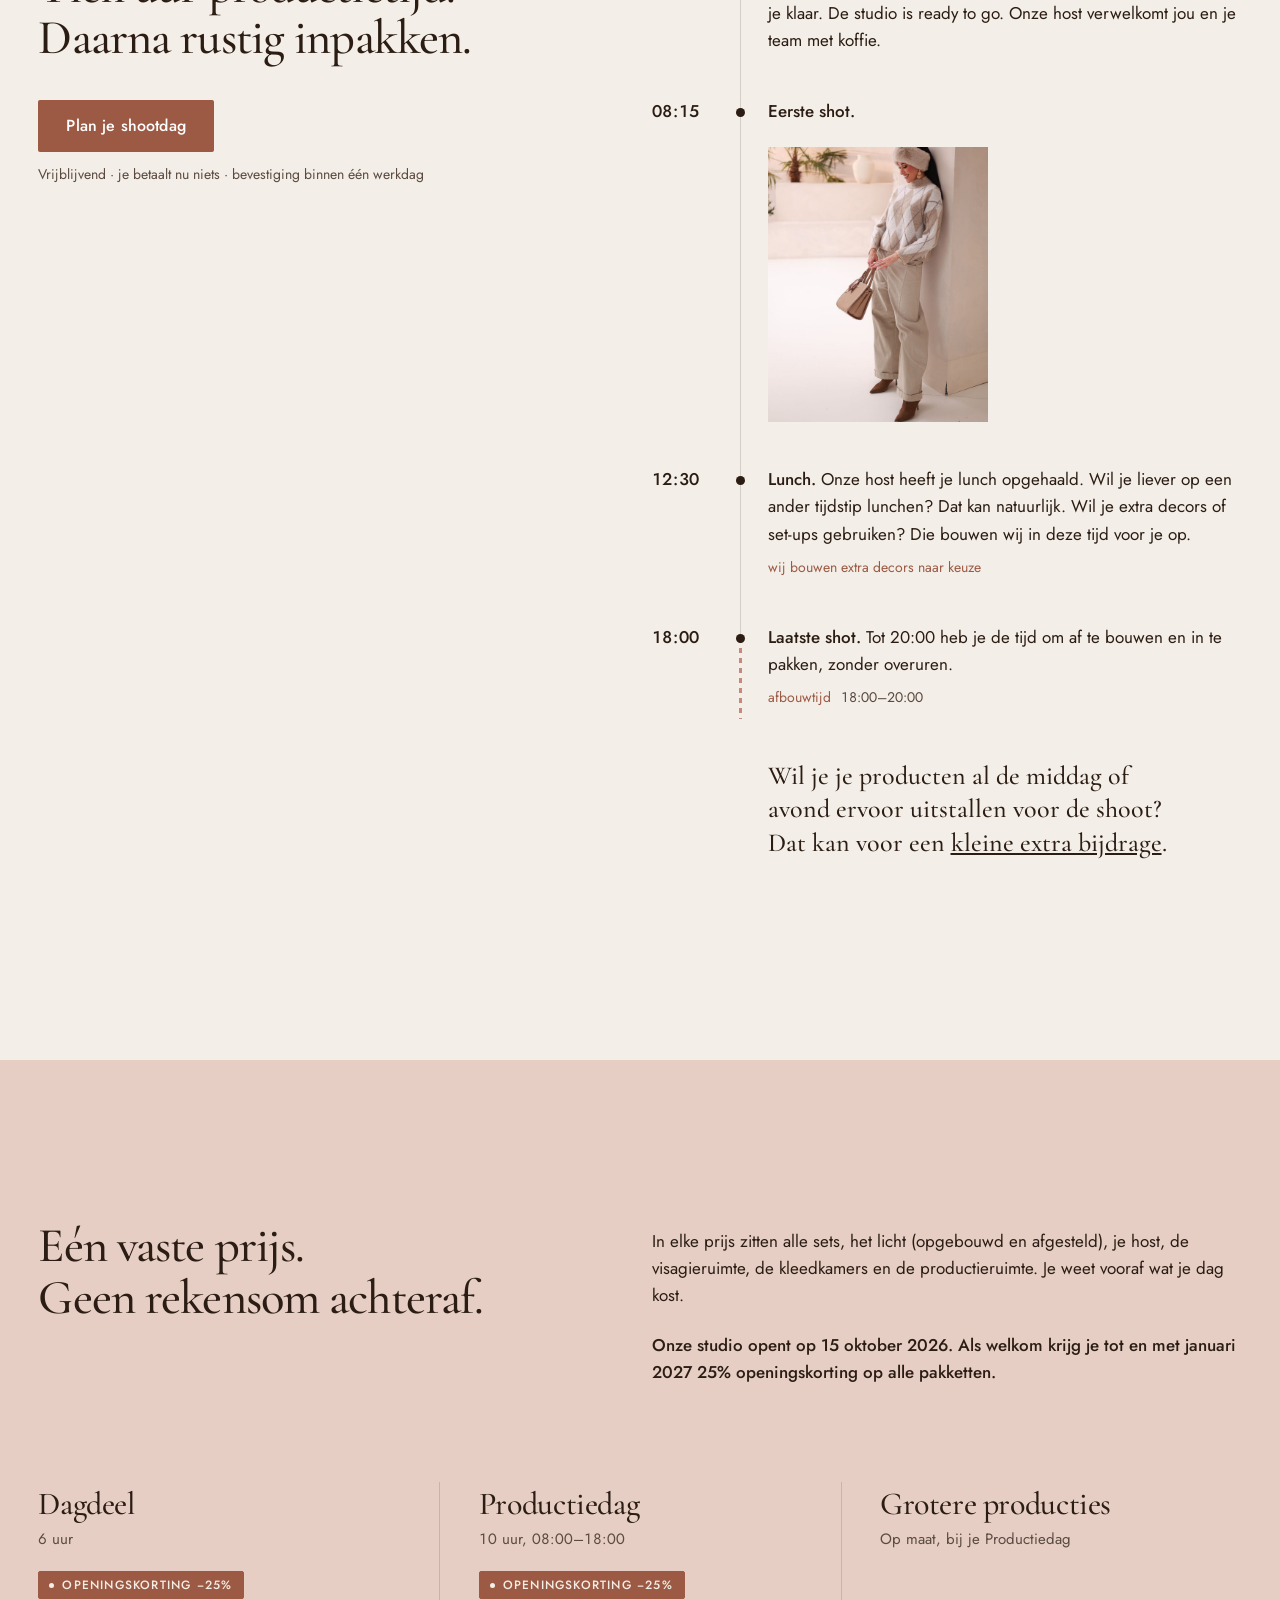
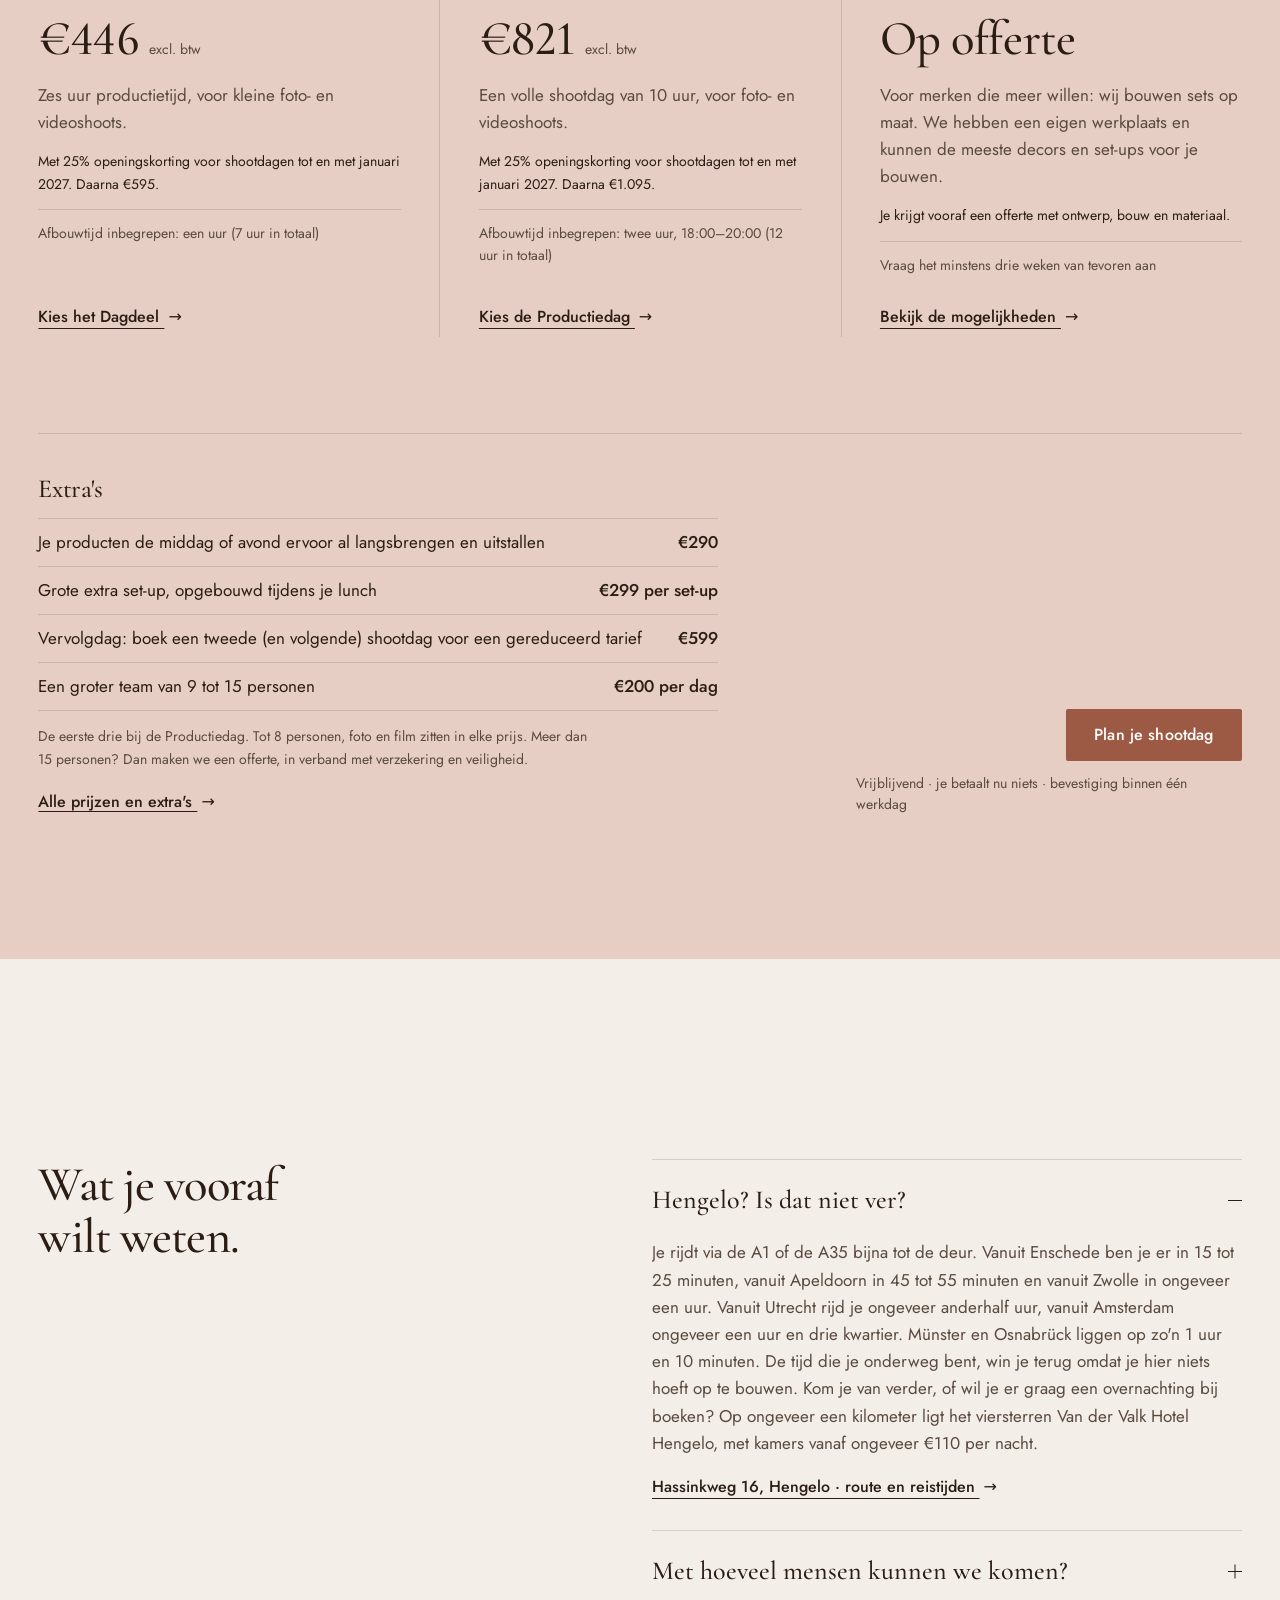
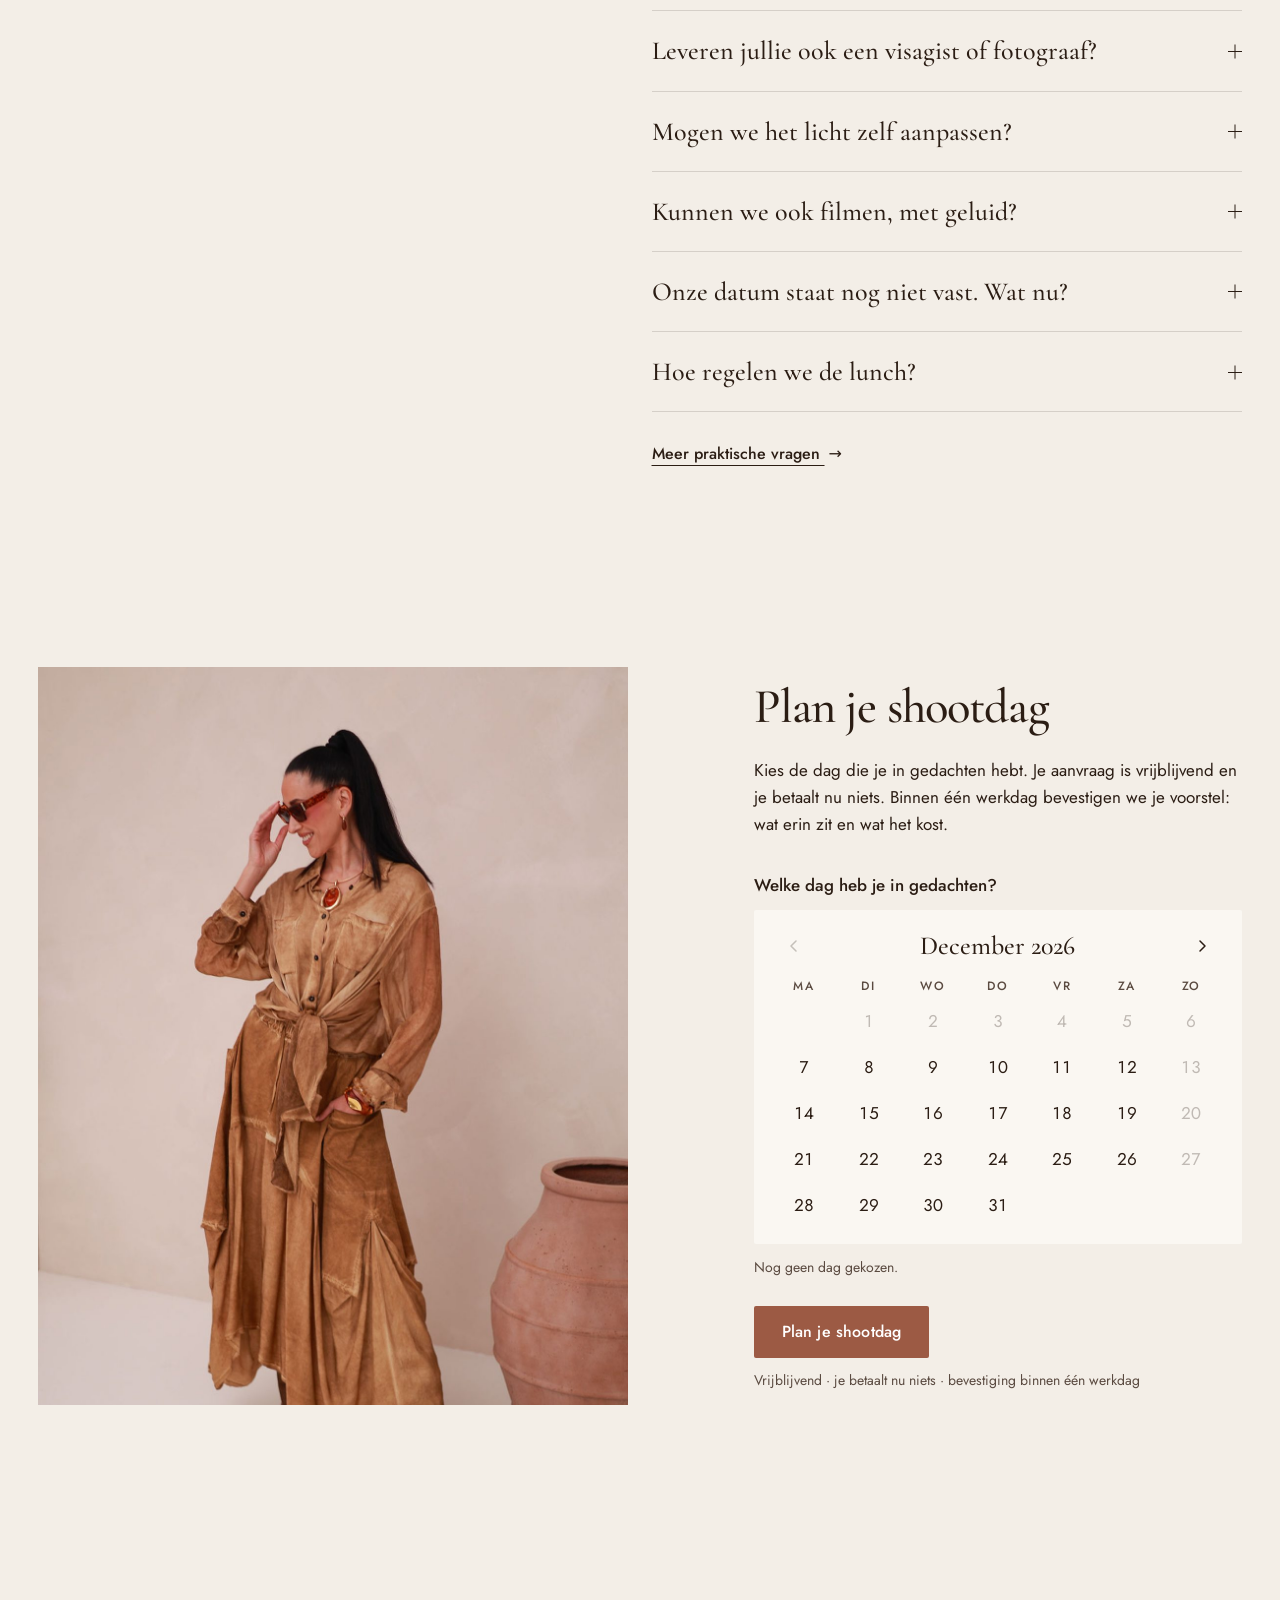
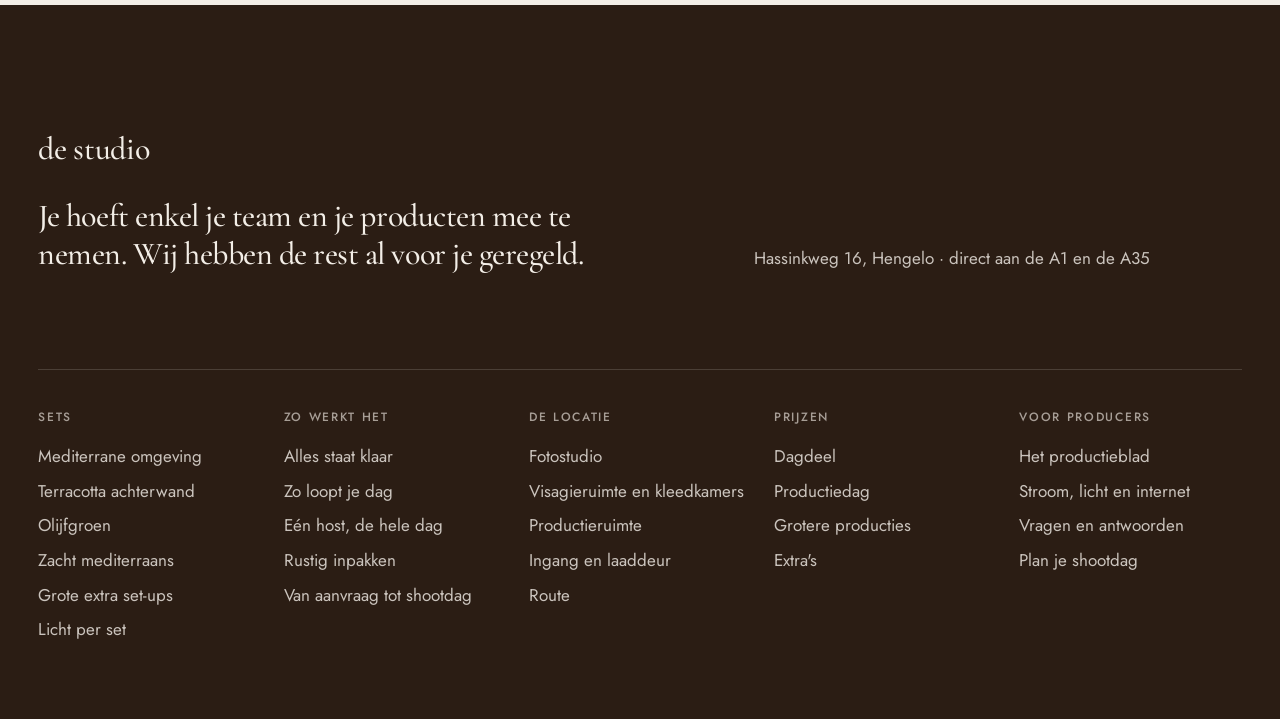
==== commit 7ac21fa2: "Site bijgewerkt vanuit fotostudio 537a293" ====
--- a/index.html
+++ b/index.html
@@ -11,7 +11,7 @@
 <link rel="preconnect" href="https://fonts.googleapis.com">
 <link rel="preconnect" href="https://fonts.gstatic.com" crossorigin>
 <link rel="stylesheet" href="https://fonts.googleapis.com/css2?family=Cormorant+Garamond:ital,wght@0,500;0,600;1,500&family=Jost:wght@400;500&display=swap">
-<link rel="preload" as="image" href="media/hero-overzicht-poster.jpg" media="(min-width: 700px)" fetchpriority="high">
+<link rel="preload" as="image" href="media/hero-wandeling-poster.jpg" media="(min-width: 700px)" fetchpriority="high">
 <link rel="preload" as="image" href="media/mobiel-poster.jpg" media="(max-width: 699px)" fetchpriority="high">
 <link rel="stylesheet" href="css/site.css">
 <link rel="icon" href="data:image/svg+xml,%3Csvg xmlns='http://www.w3.org/2000/svg' viewBox='0 0 32 32'%3E%3Crect width='32' height='32' rx='4' fill='%239C5A44'/%3E%3Ctext x='16' y='22' text-anchor='middle' font-family='Georgia,serif' font-size='17' fill='%23F3EEE7'%3Eds%3C/text%3E%3C/svg%3E">
@@ -163,10 +163,10 @@
   <div class="hero__lijst">
     <picture class="hero__poster">
       <source media="(max-width: 699px)" srcset="media/mobiel-poster.jpg" width="1080" height="1920">
-      <img src="media/hero-overzicht-poster.jpg" alt="Overzicht van de studio: de crème set met amforen op sokkels en de boogwand, daarna de terracotta set met de stoelen." width="1920" height="1080" fetchpriority="high" decoding="async">
+      <img src="media/hero-wandeling-poster.jpg" alt="Wandeling door de studio: langs de pilaren met amforen, door de boog, naar de terracotta set met de stoelen." width="1920" height="1080" fetchpriority="high" decoding="async">
     </picture>
     <video class="hero__film" muted playsinline loop autoplay preload="metadata" aria-hidden="true" tabindex="-1" data-hero-film
-      data-src-groot="media/hero-overzicht-1080.mp4" data-src-middel="media/hero-overzicht-720.mp4" data-src-mobiel="media/mobiel-720x1280.mp4"></video>
+      data-src-groot="media/hero-wandeling-1080.mp4" data-src-middel="media/hero-wandeling-720.mp4" data-src-mobiel="media/mobiel-720x1280.mp4"></video>
     <button class="pauze" type="button" data-pauze aria-label="Pauzeer de film" hidden>
       <svg class="pauze__ico pauze__ico--pauze" viewBox="0 0 16 16" aria-hidden="true"><rect x="4" y="3" width="2.4" height="10" rx=".6"/><rect x="9.6" y="3" width="2.4" height="10" rx=".6"/></svg>
       <svg class="pauze__ico pauze__ico--speel" viewBox="0 0 16 16" aria-hidden="true"><path d="M5 3.2v9.6c0 .4.4.6.7.4l7.3-4.8c.3-.2.3-.6 0-.8L5.7 2.8c-.3-.2-.7 0-.7.4z"/></svg>
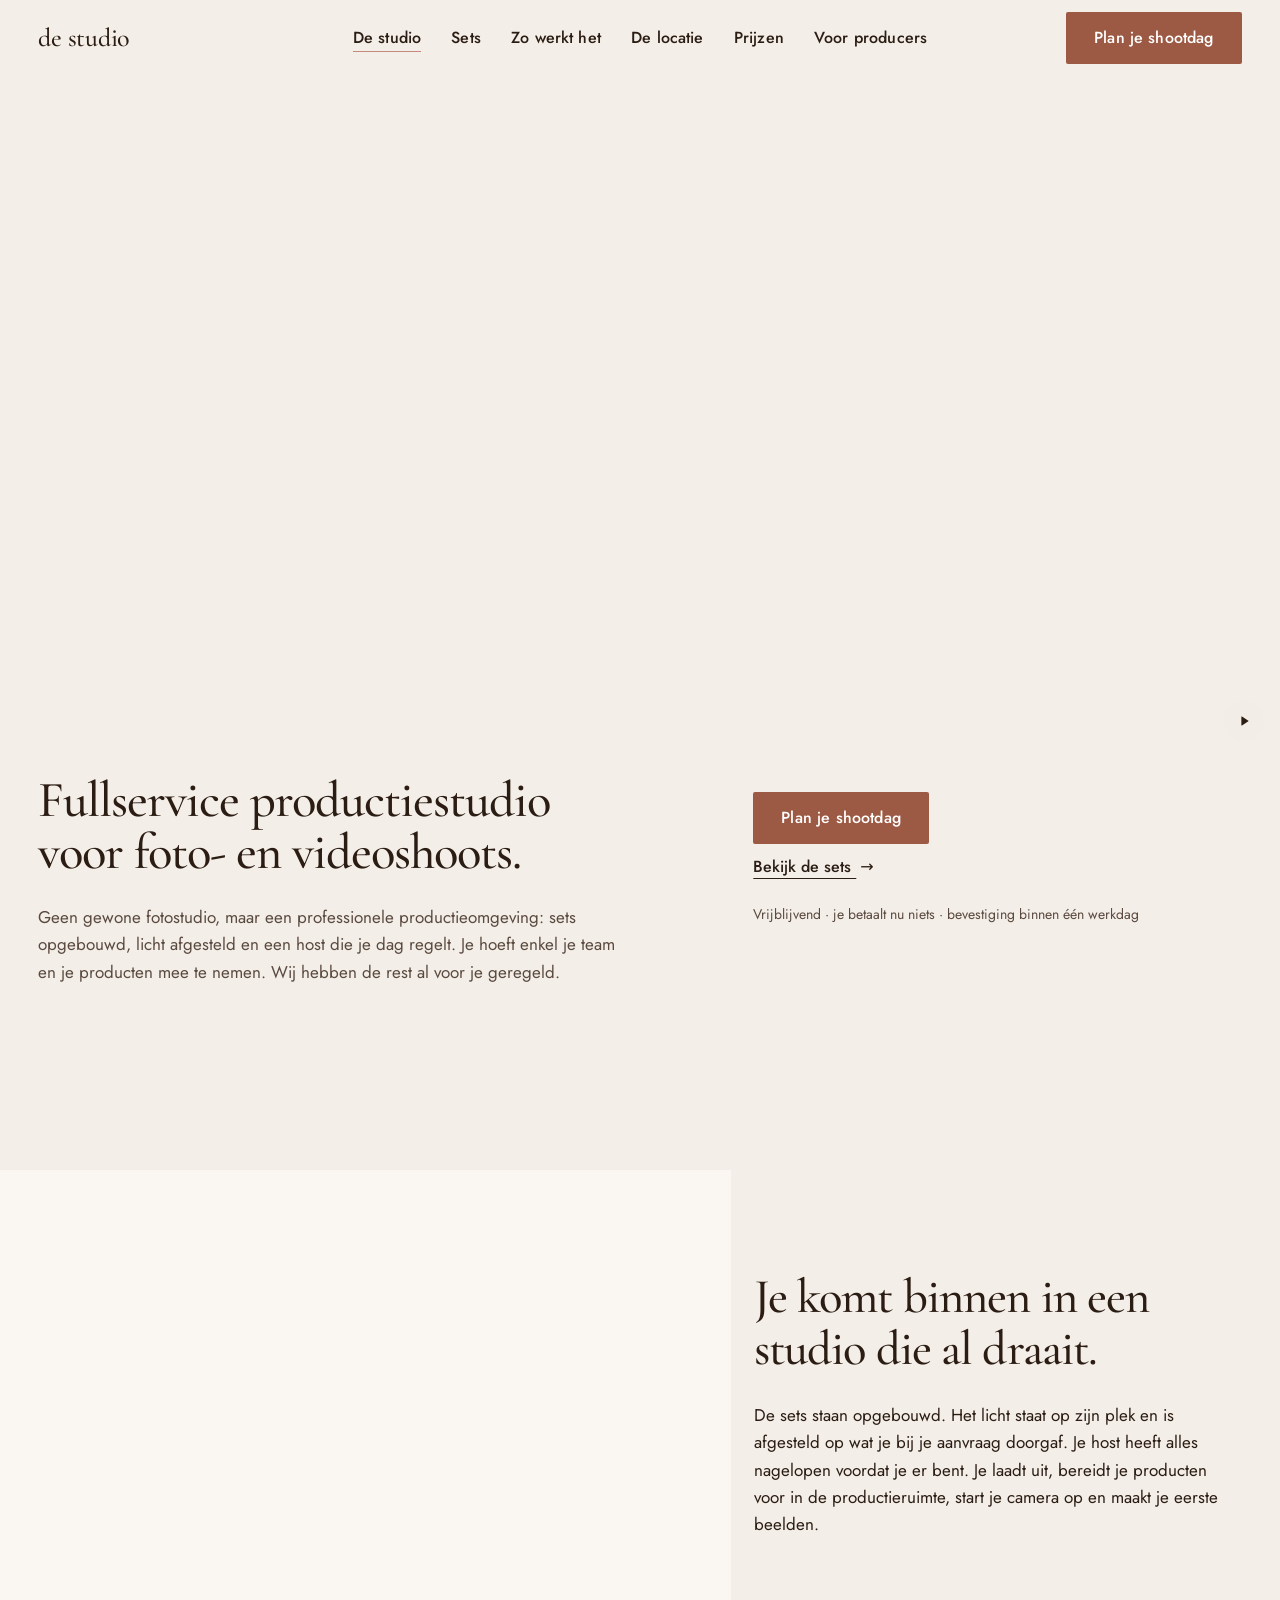
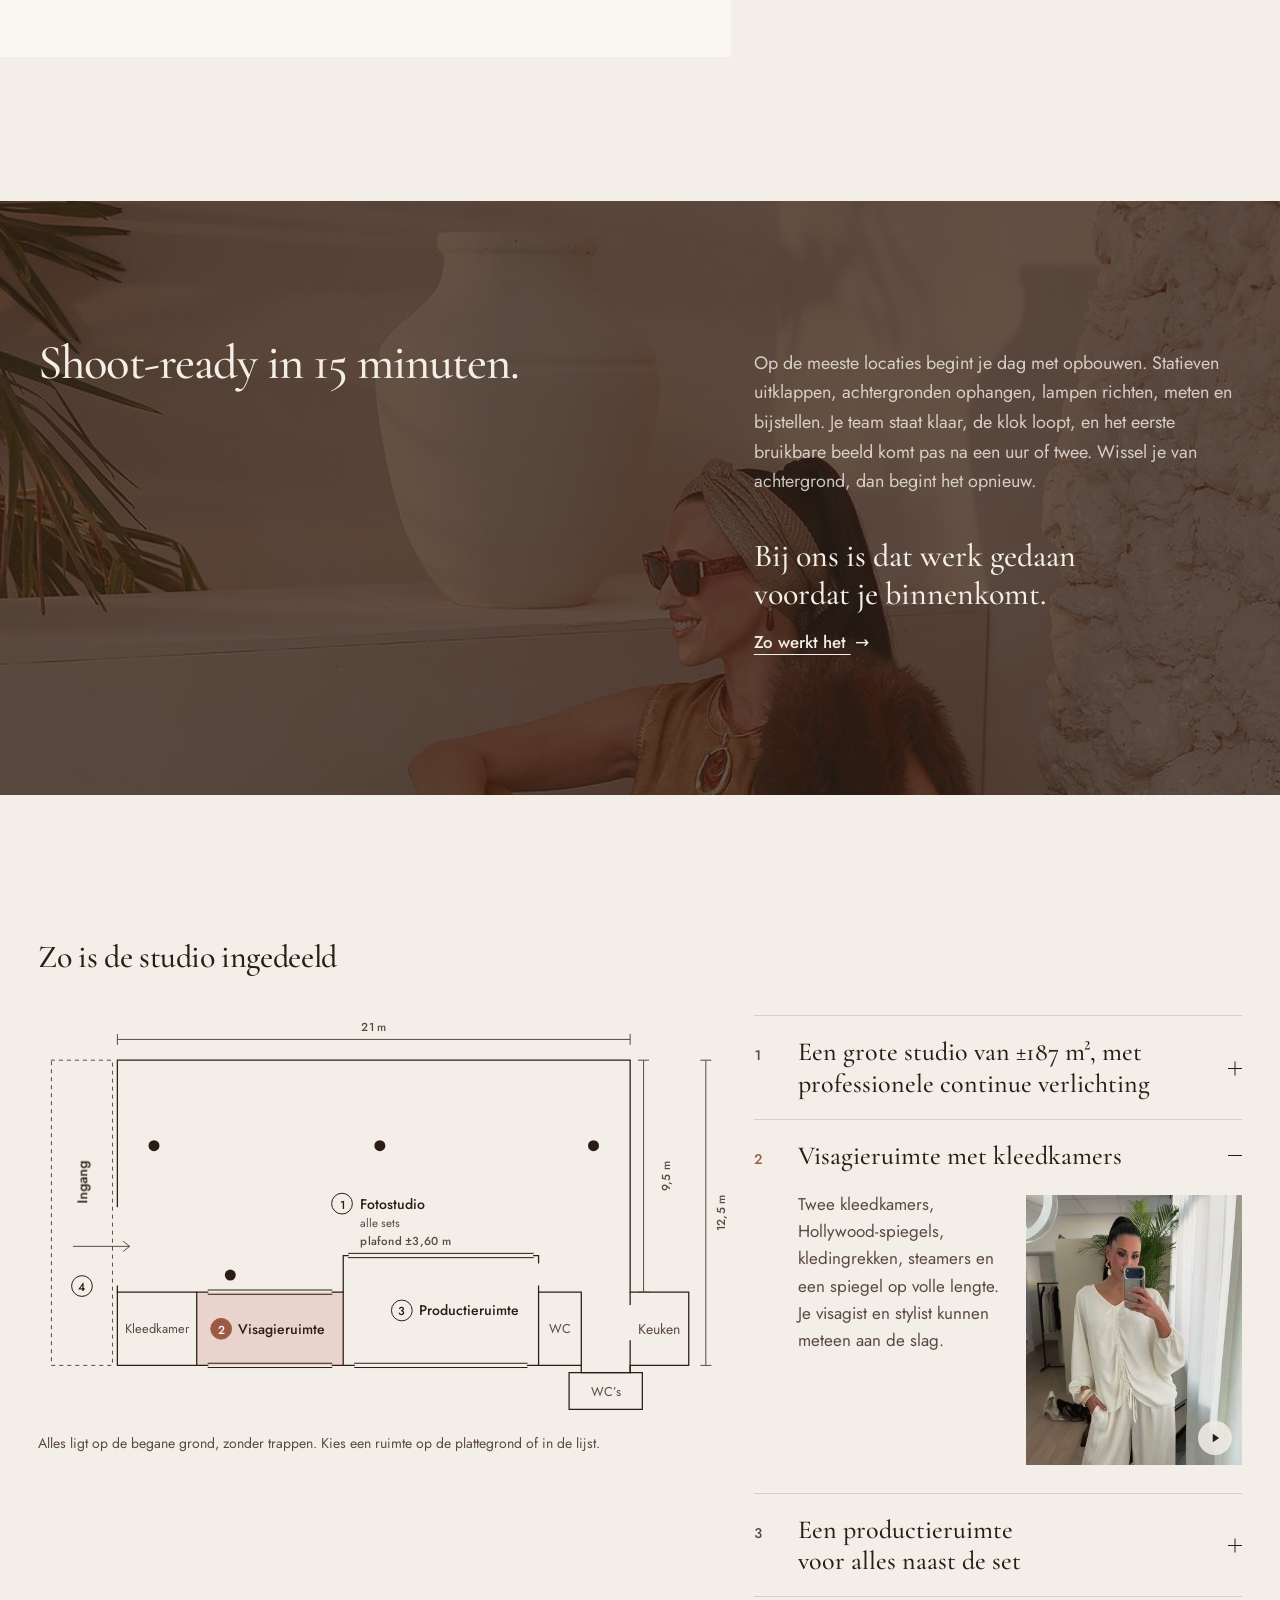
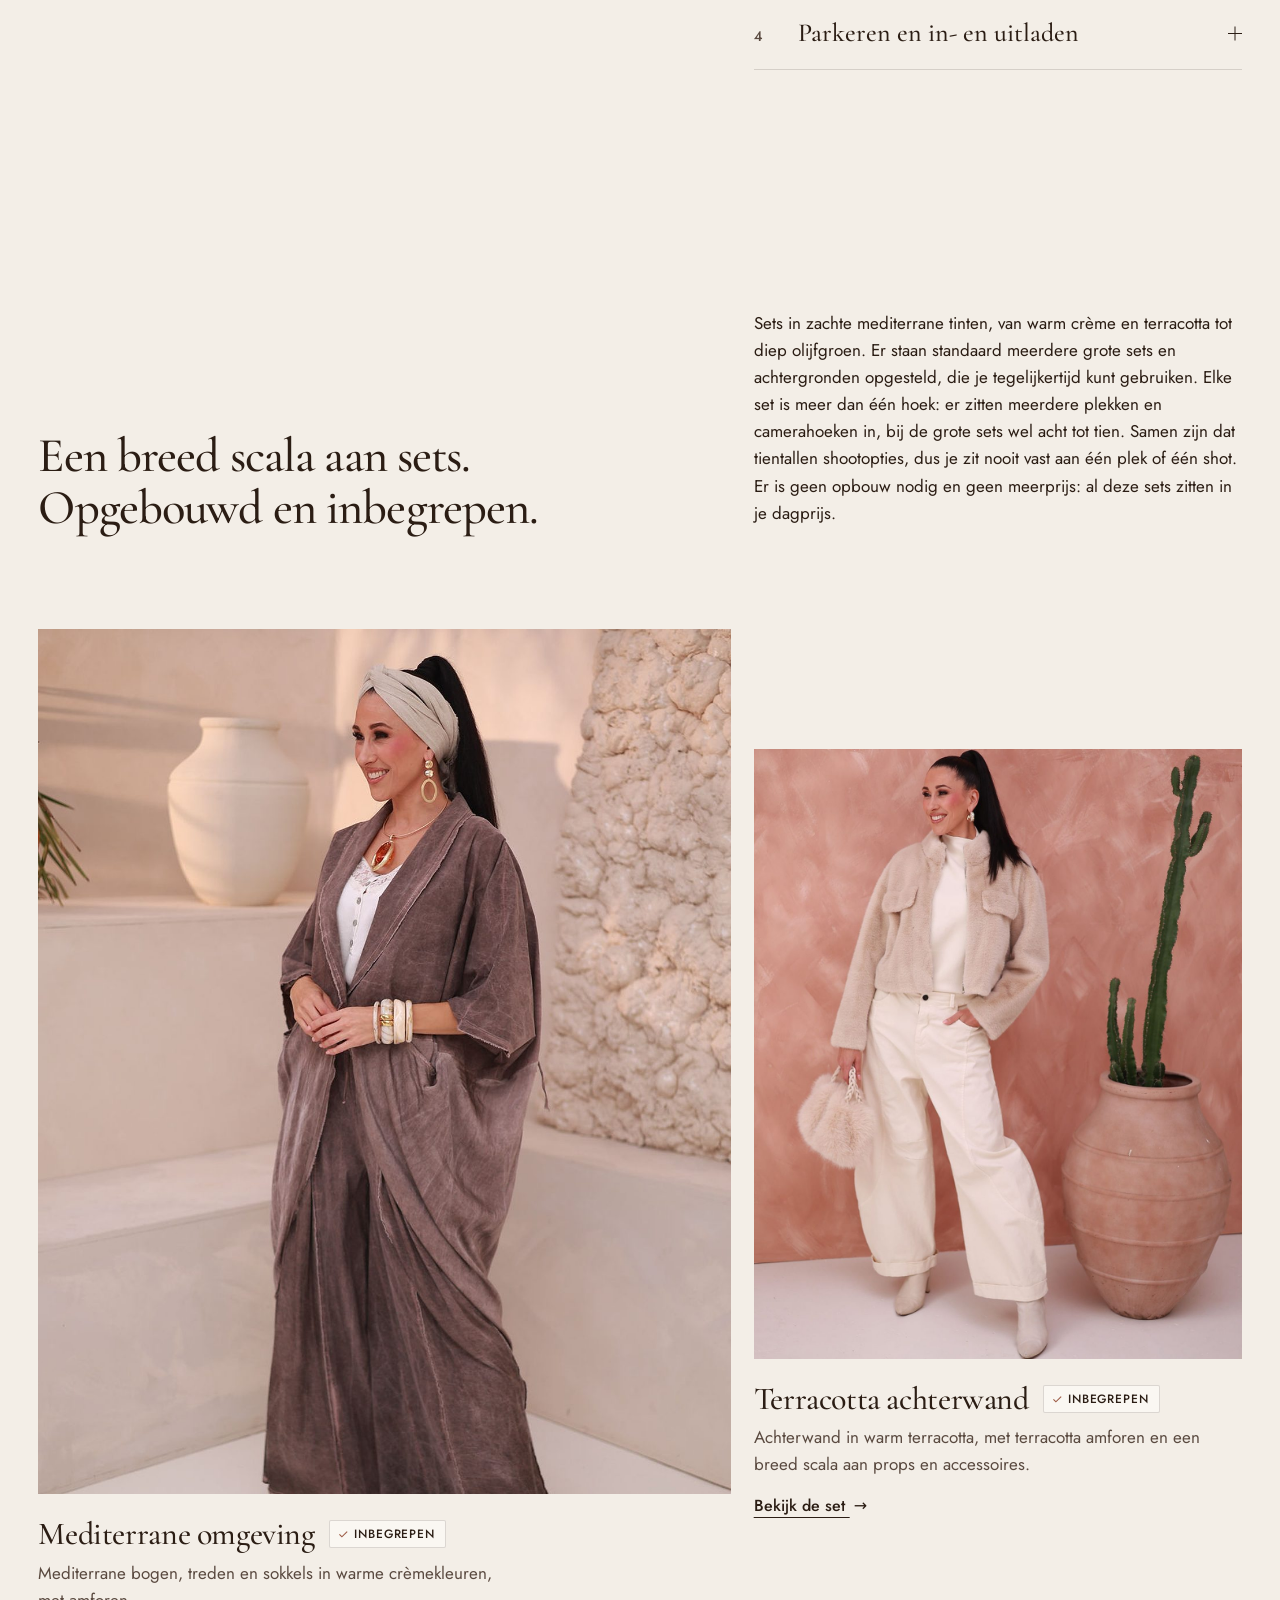
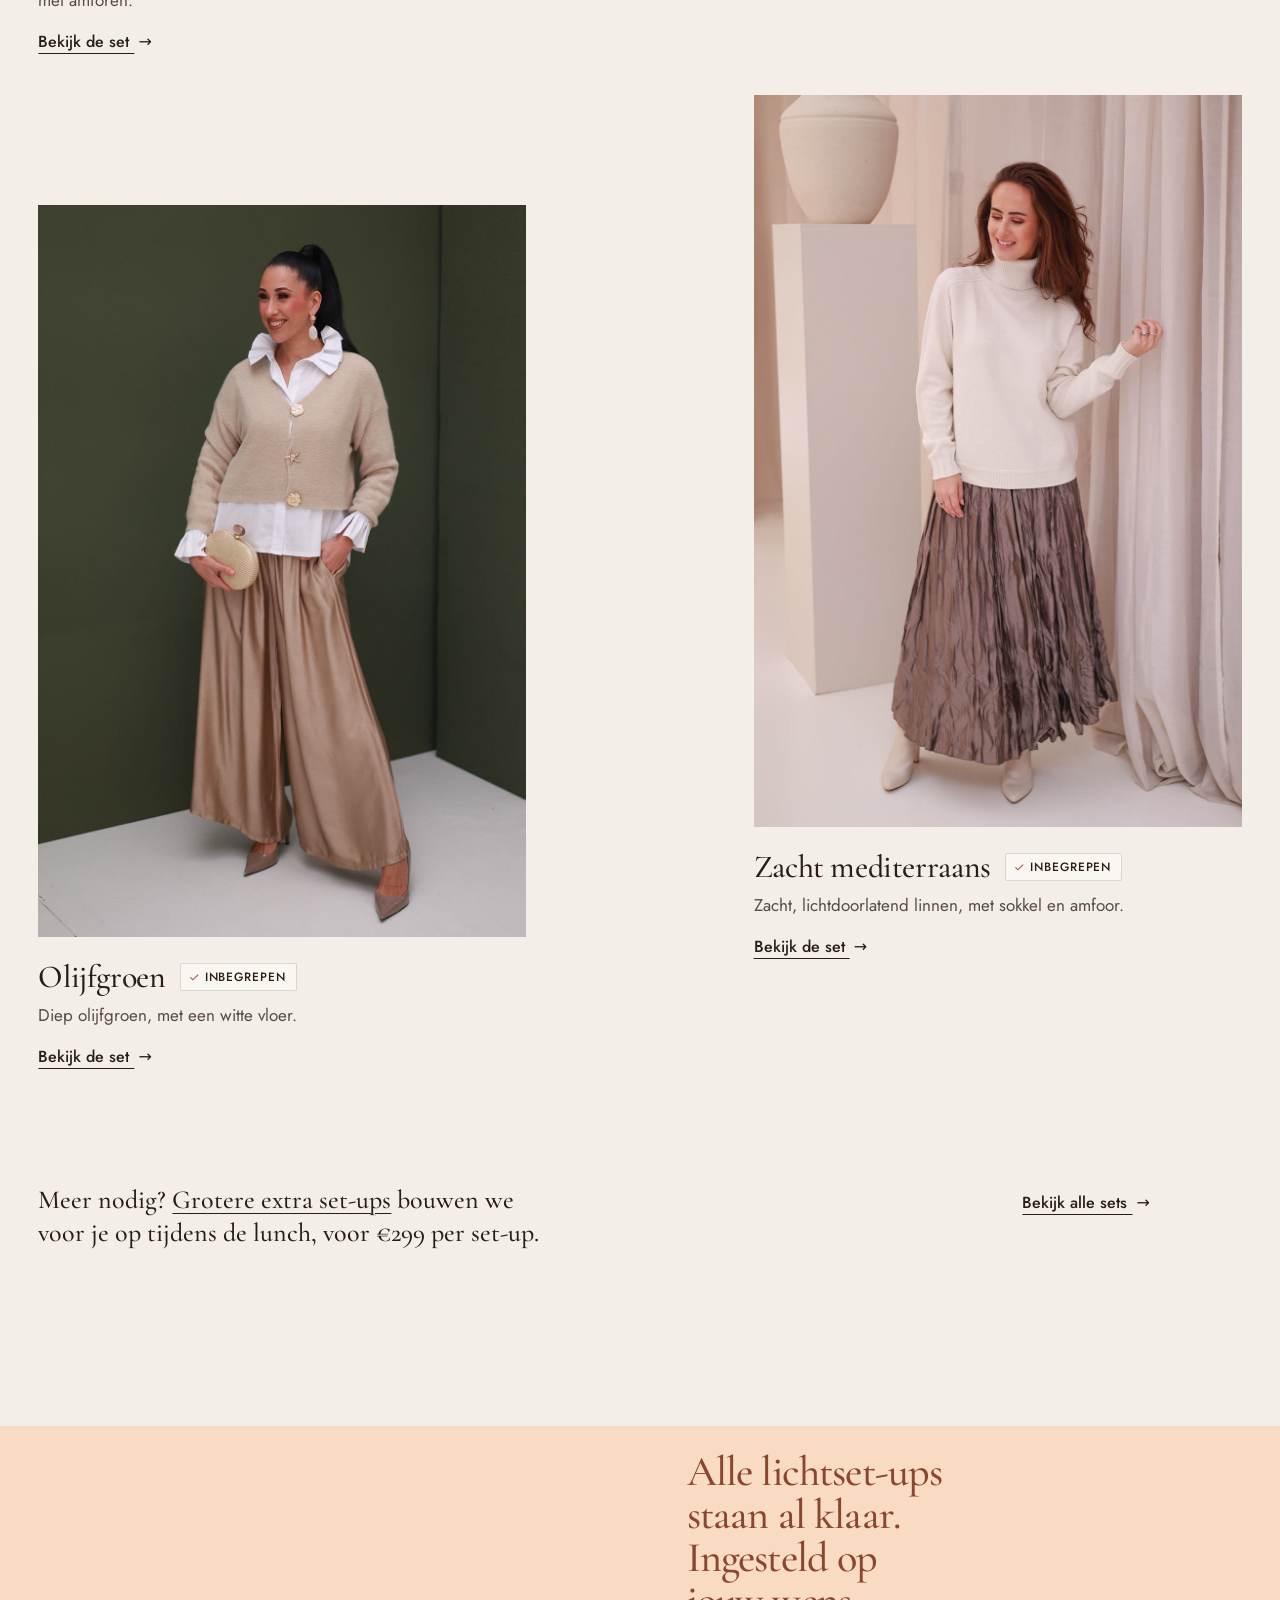
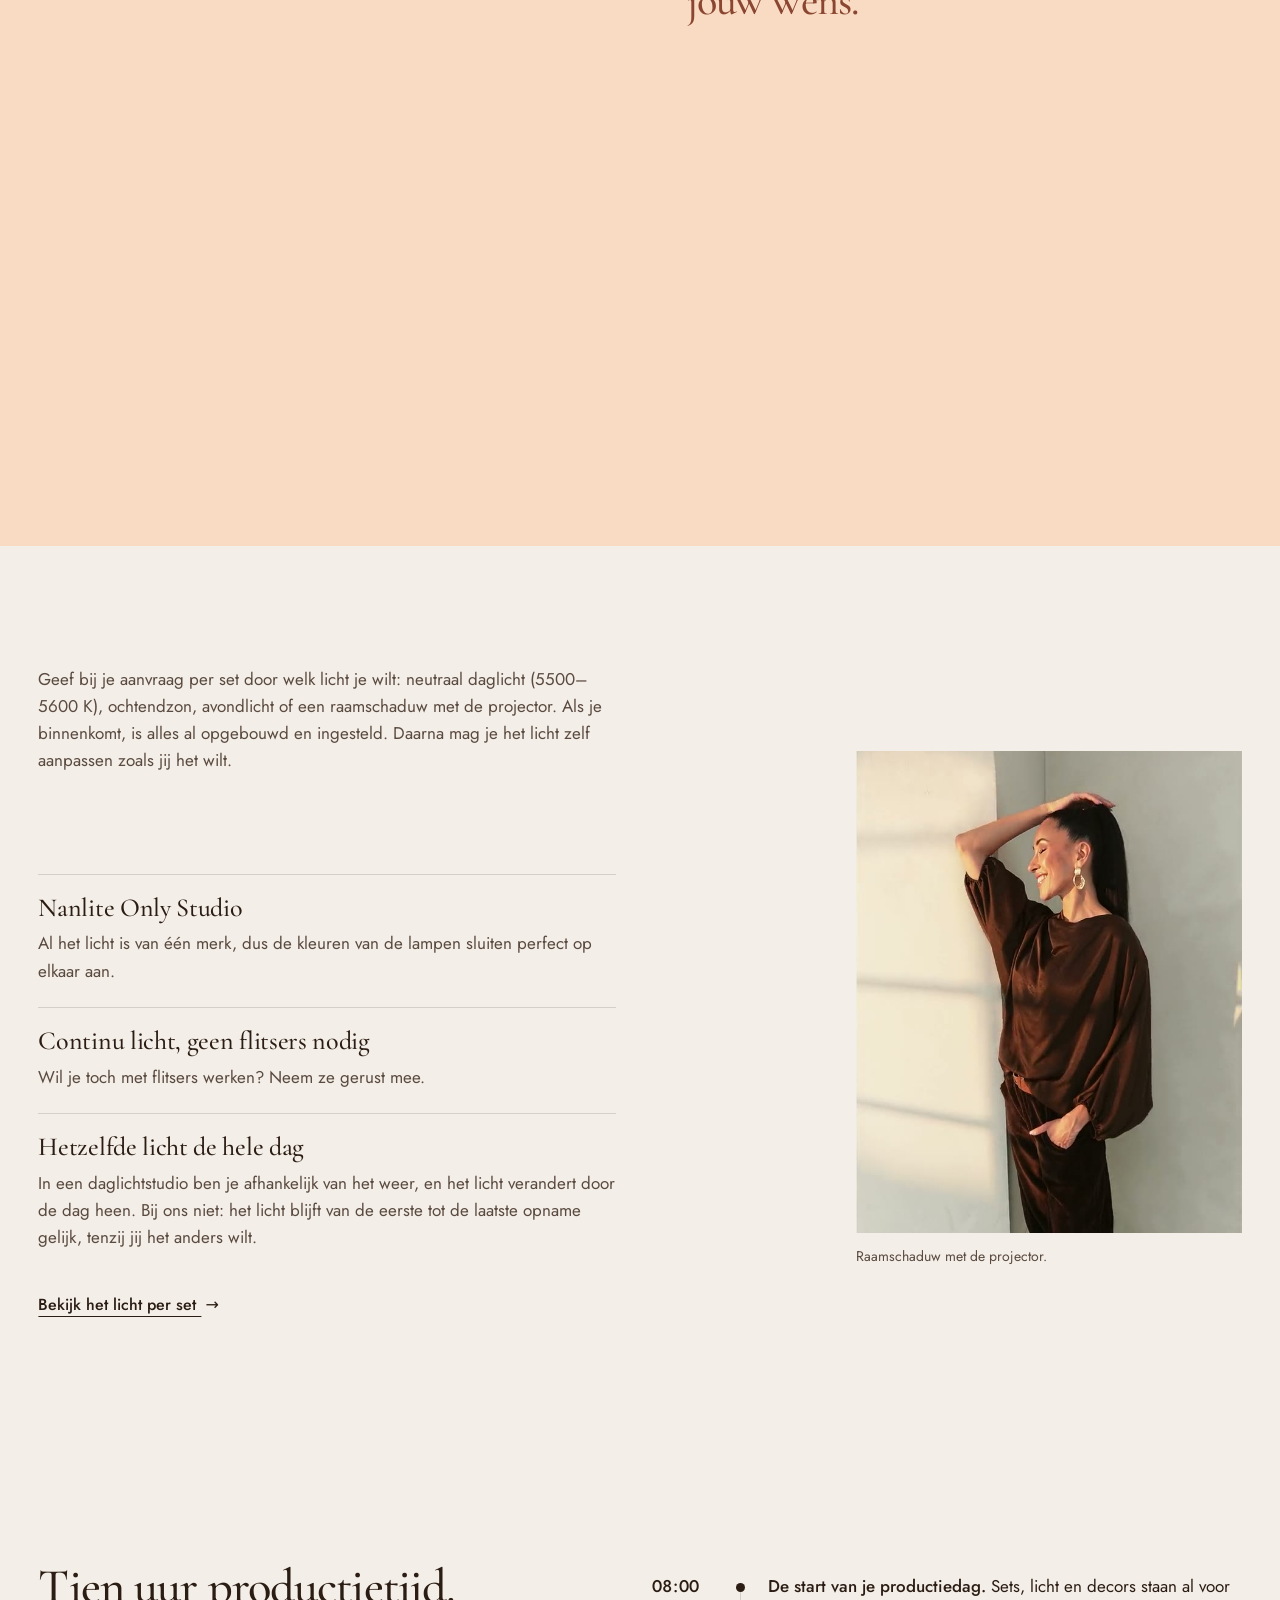
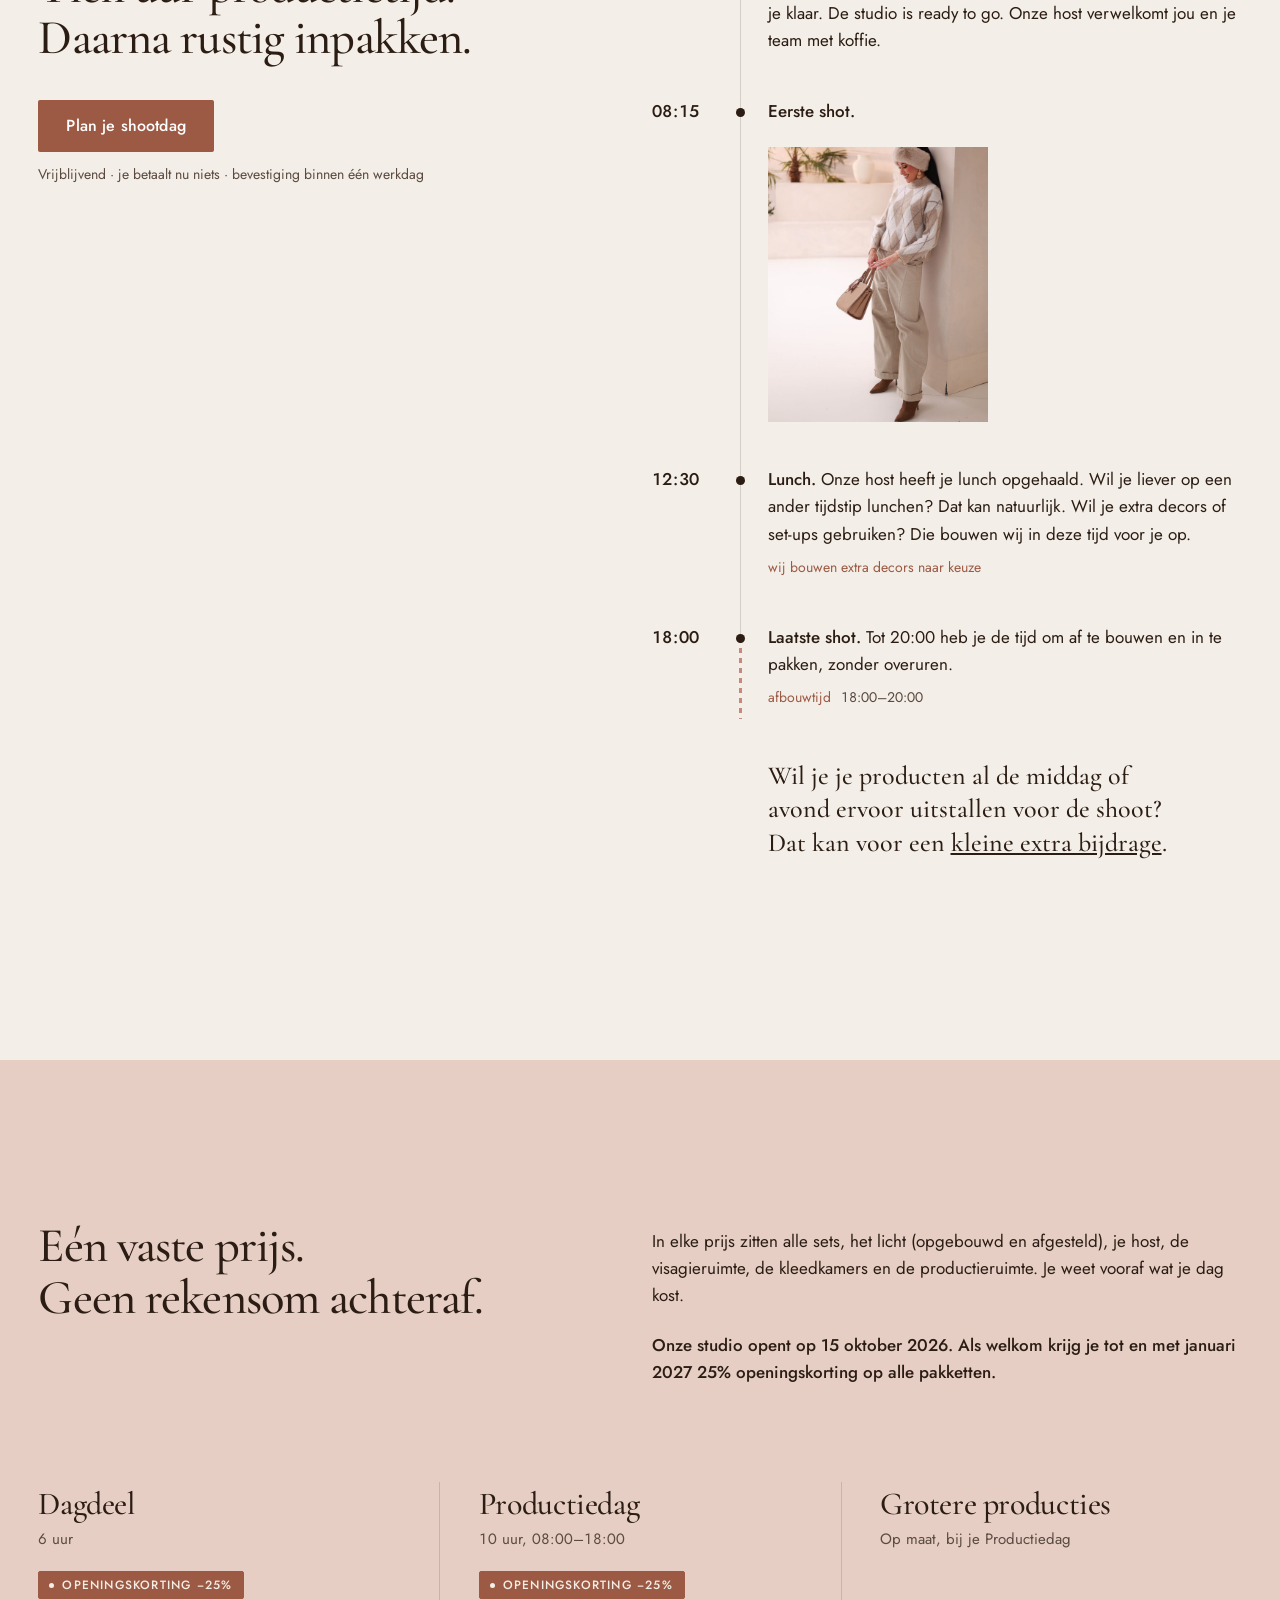
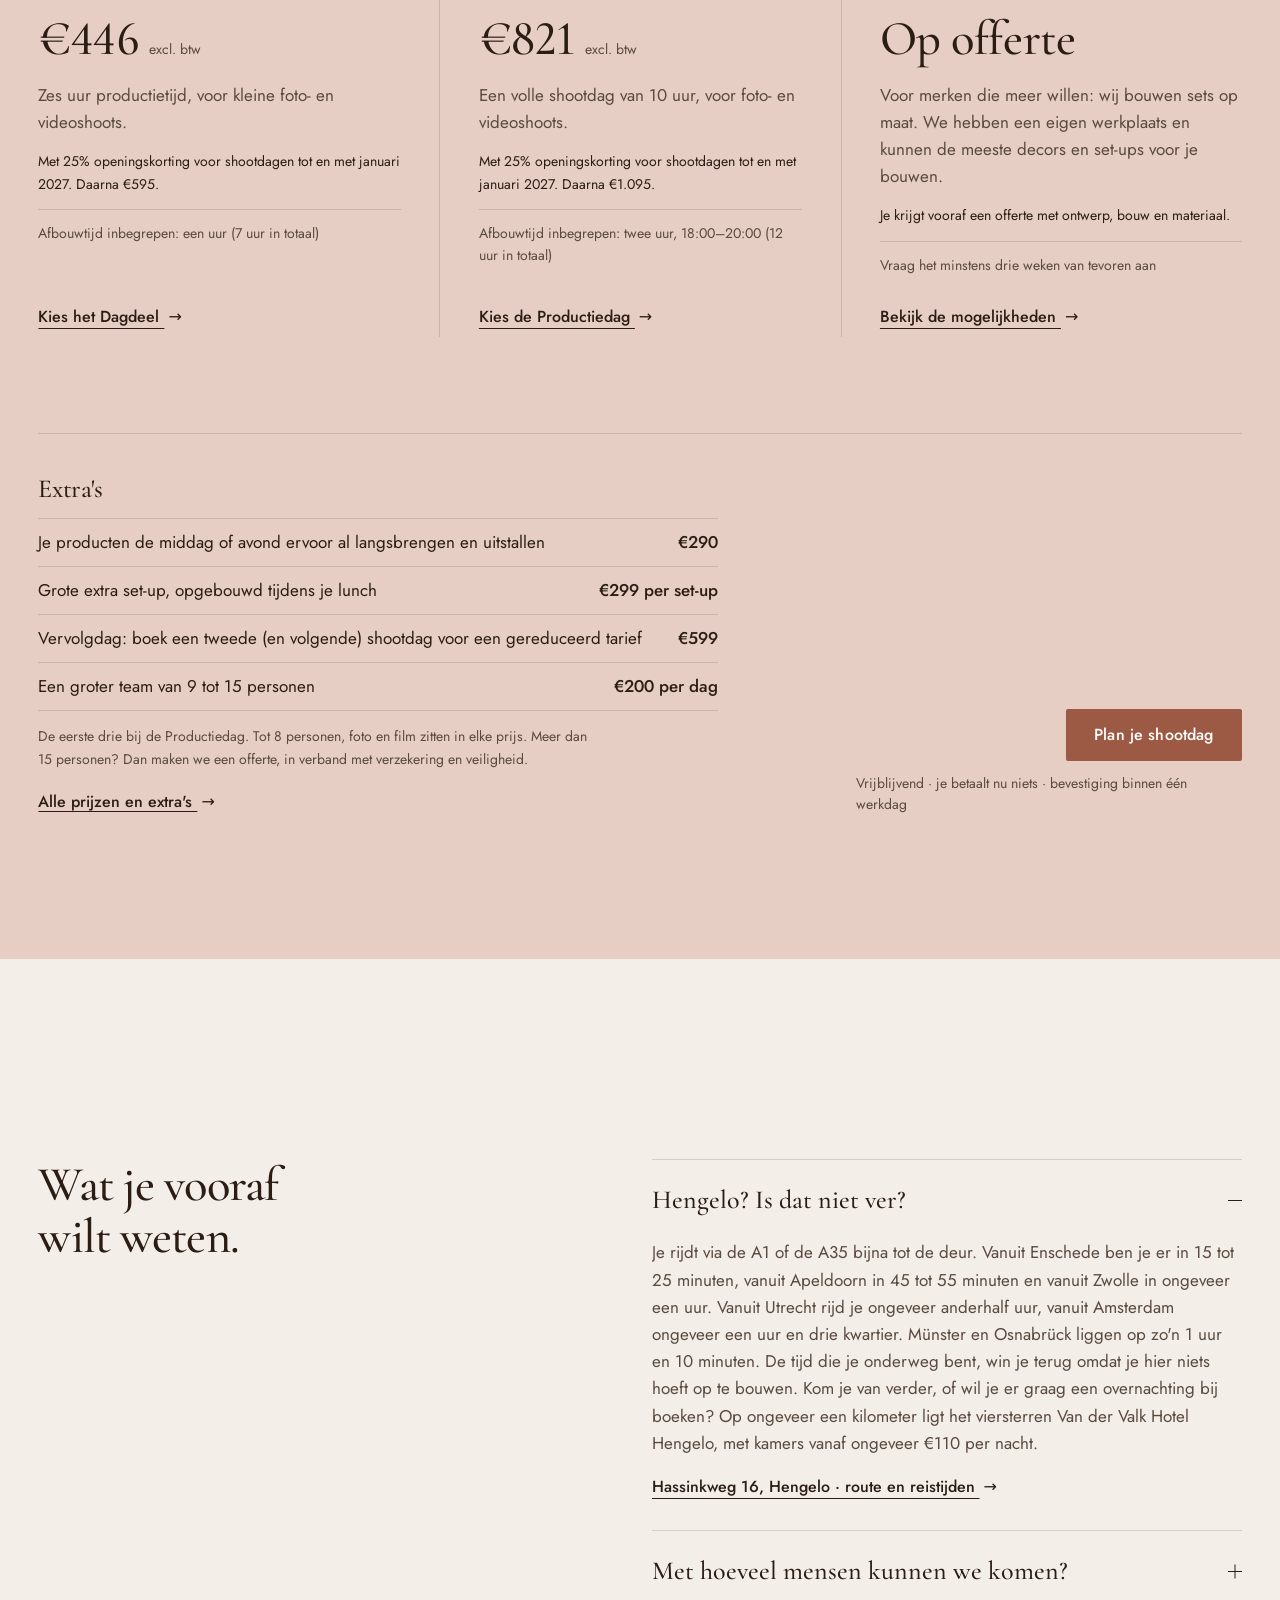
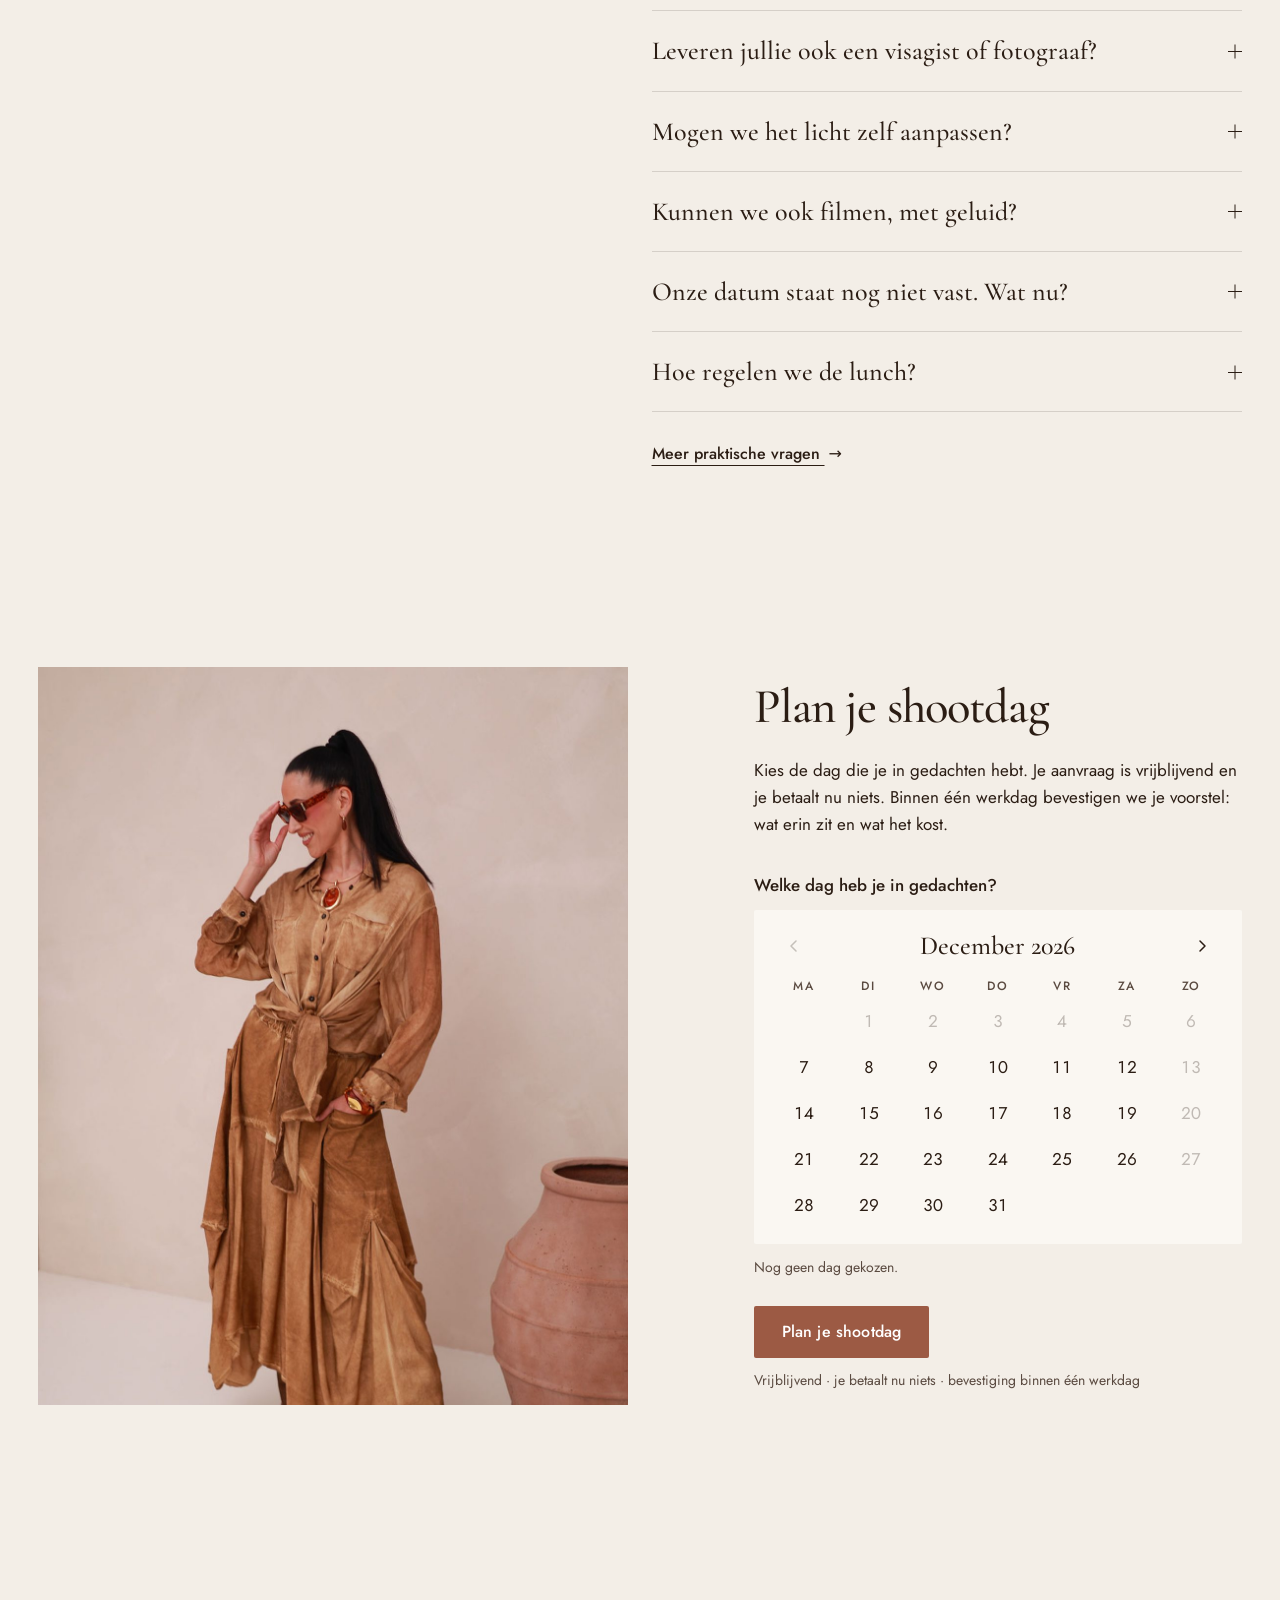
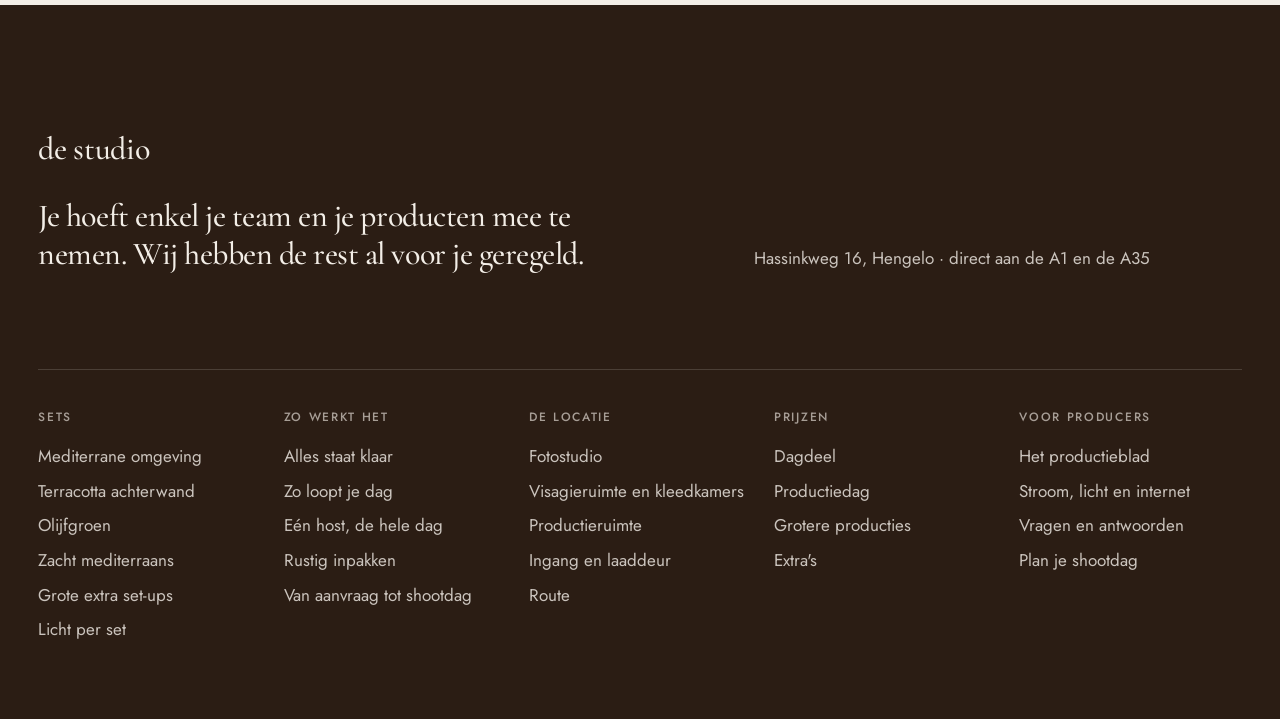
==== commit 196c6914: "Site bijgewerkt vanuit fotostudio 4e71bed" ====
--- a/index.html
+++ b/index.html
@@ -11,7 +11,7 @@
 <link rel="preconnect" href="https://fonts.googleapis.com">
 <link rel="preconnect" href="https://fonts.gstatic.com" crossorigin>
 <link rel="stylesheet" href="https://fonts.googleapis.com/css2?family=Cormorant+Garamond:ital,wght@0,500;0,600;1,500&family=Jost:wght@400;500&display=swap">
-<link rel="preload" as="image" href="media/hero-wandeling-poster.jpg" media="(min-width: 700px)" fetchpriority="high">
+<link rel="preload" as="image" href="media/hero-muur-poster.jpg" media="(min-width: 700px)" fetchpriority="high">
 <link rel="preload" as="image" href="media/mobiel-poster.jpg" media="(max-width: 699px)" fetchpriority="high">
 <link rel="stylesheet" href="css/site.css">
 <link rel="icon" href="data:image/svg+xml,%3Csvg xmlns='http://www.w3.org/2000/svg' viewBox='0 0 32 32'%3E%3Crect width='32' height='32' rx='4' fill='%239C5A44'/%3E%3Ctext x='16' y='22' text-anchor='middle' font-family='Georgia,serif' font-size='17' fill='%23F3EEE7'%3Eds%3C/text%3E%3C/svg%3E">
@@ -163,10 +163,10 @@
   <div class="hero__lijst">
     <picture class="hero__poster">
       <source media="(max-width: 699px)" srcset="media/mobiel-poster.jpg" width="1080" height="1920">
-      <img src="media/hero-wandeling-poster.jpg" alt="Wandeling door de studio: langs de pilaren met amforen, door de boog, naar de terracotta set met de stoelen." width="1920" height="1080" fetchpriority="high" decoding="async">
+      <img src="media/hero-muur-poster.jpg" alt="Achter het bakstenen muurtje vandaan de studio in: het overzicht van de crème set, langs de palm en door de boog naar de terracotta set." width="1920" height="1080" fetchpriority="high" decoding="async">
     </picture>
     <video class="hero__film" muted playsinline loop autoplay preload="metadata" aria-hidden="true" tabindex="-1" data-hero-film
-      data-src-groot="media/hero-wandeling-1080.mp4" data-src-middel="media/hero-wandeling-720.mp4" data-src-mobiel="media/mobiel-720x1280.mp4"></video>
+      data-src-groot="media/hero-muur-1080.mp4" data-src-middel="media/hero-muur-720.mp4" data-src-mobiel="media/mobiel-720x1280.mp4"></video>
     <button class="pauze" type="button" data-pauze aria-label="Pauzeer de film" hidden>
       <svg class="pauze__ico pauze__ico--pauze" viewBox="0 0 16 16" aria-hidden="true"><rect x="4" y="3" width="2.4" height="10" rx=".6"/><rect x="9.6" y="3" width="2.4" height="10" rx=".6"/></svg>
       <svg class="pauze__ico pauze__ico--speel" viewBox="0 0 16 16" aria-hidden="true"><path d="M5 3.2v9.6c0 .4.4.6.7.4l7.3-4.8c.3-.2.3-.6 0-.8L5.7 2.8c-.3-.2-.7 0-.7.4z"/></svg>
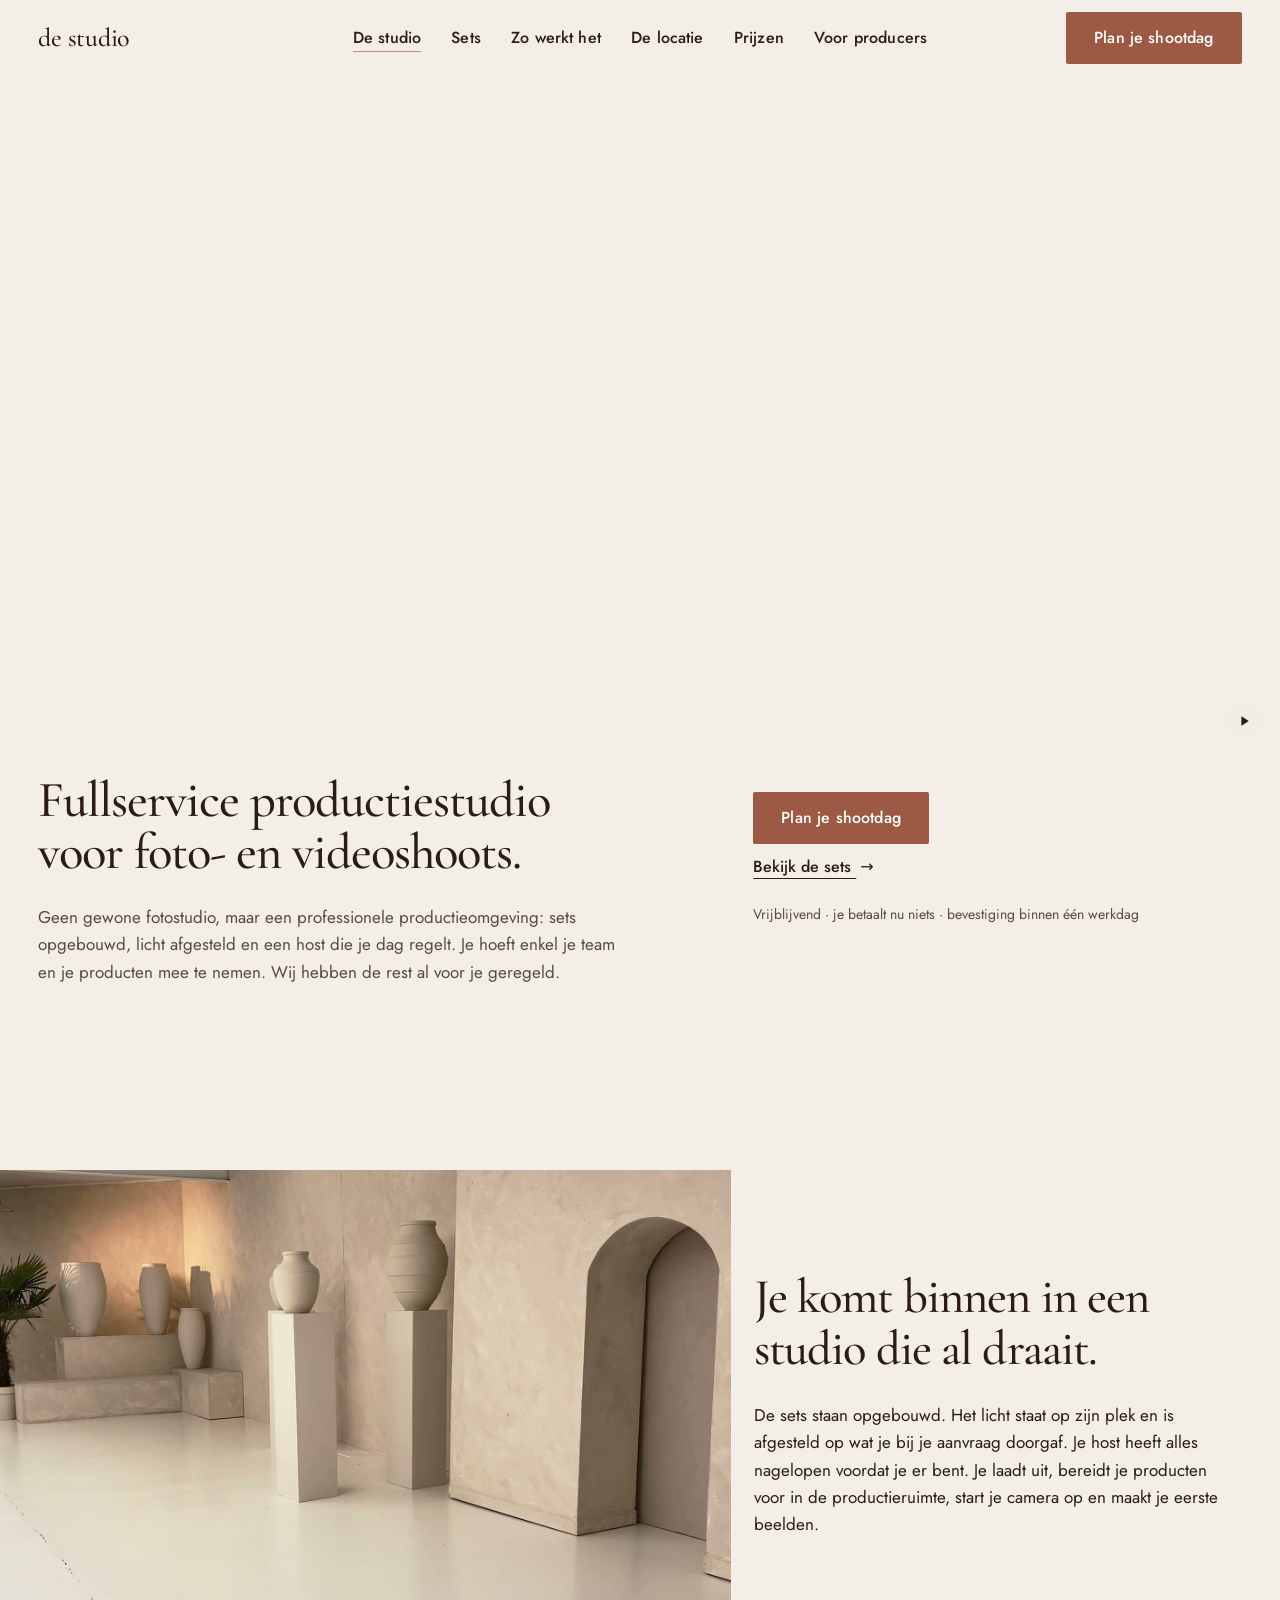
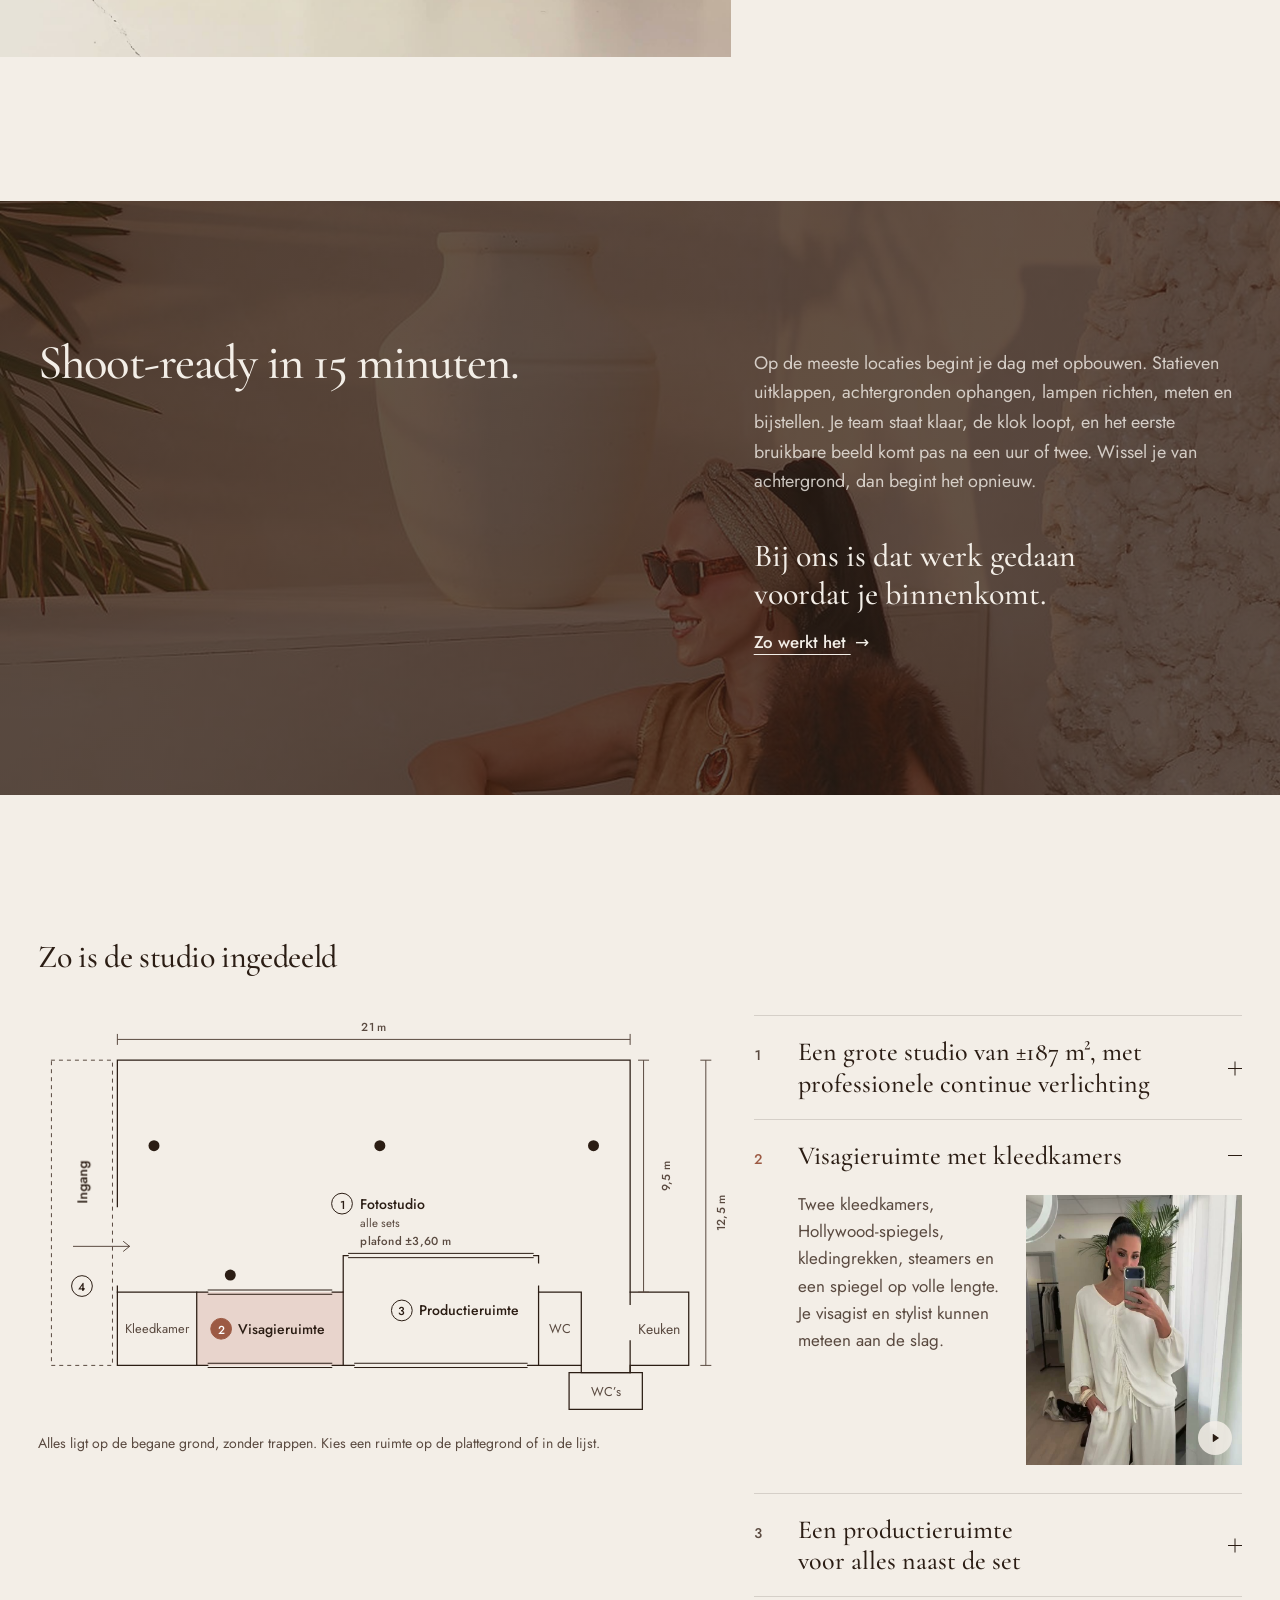
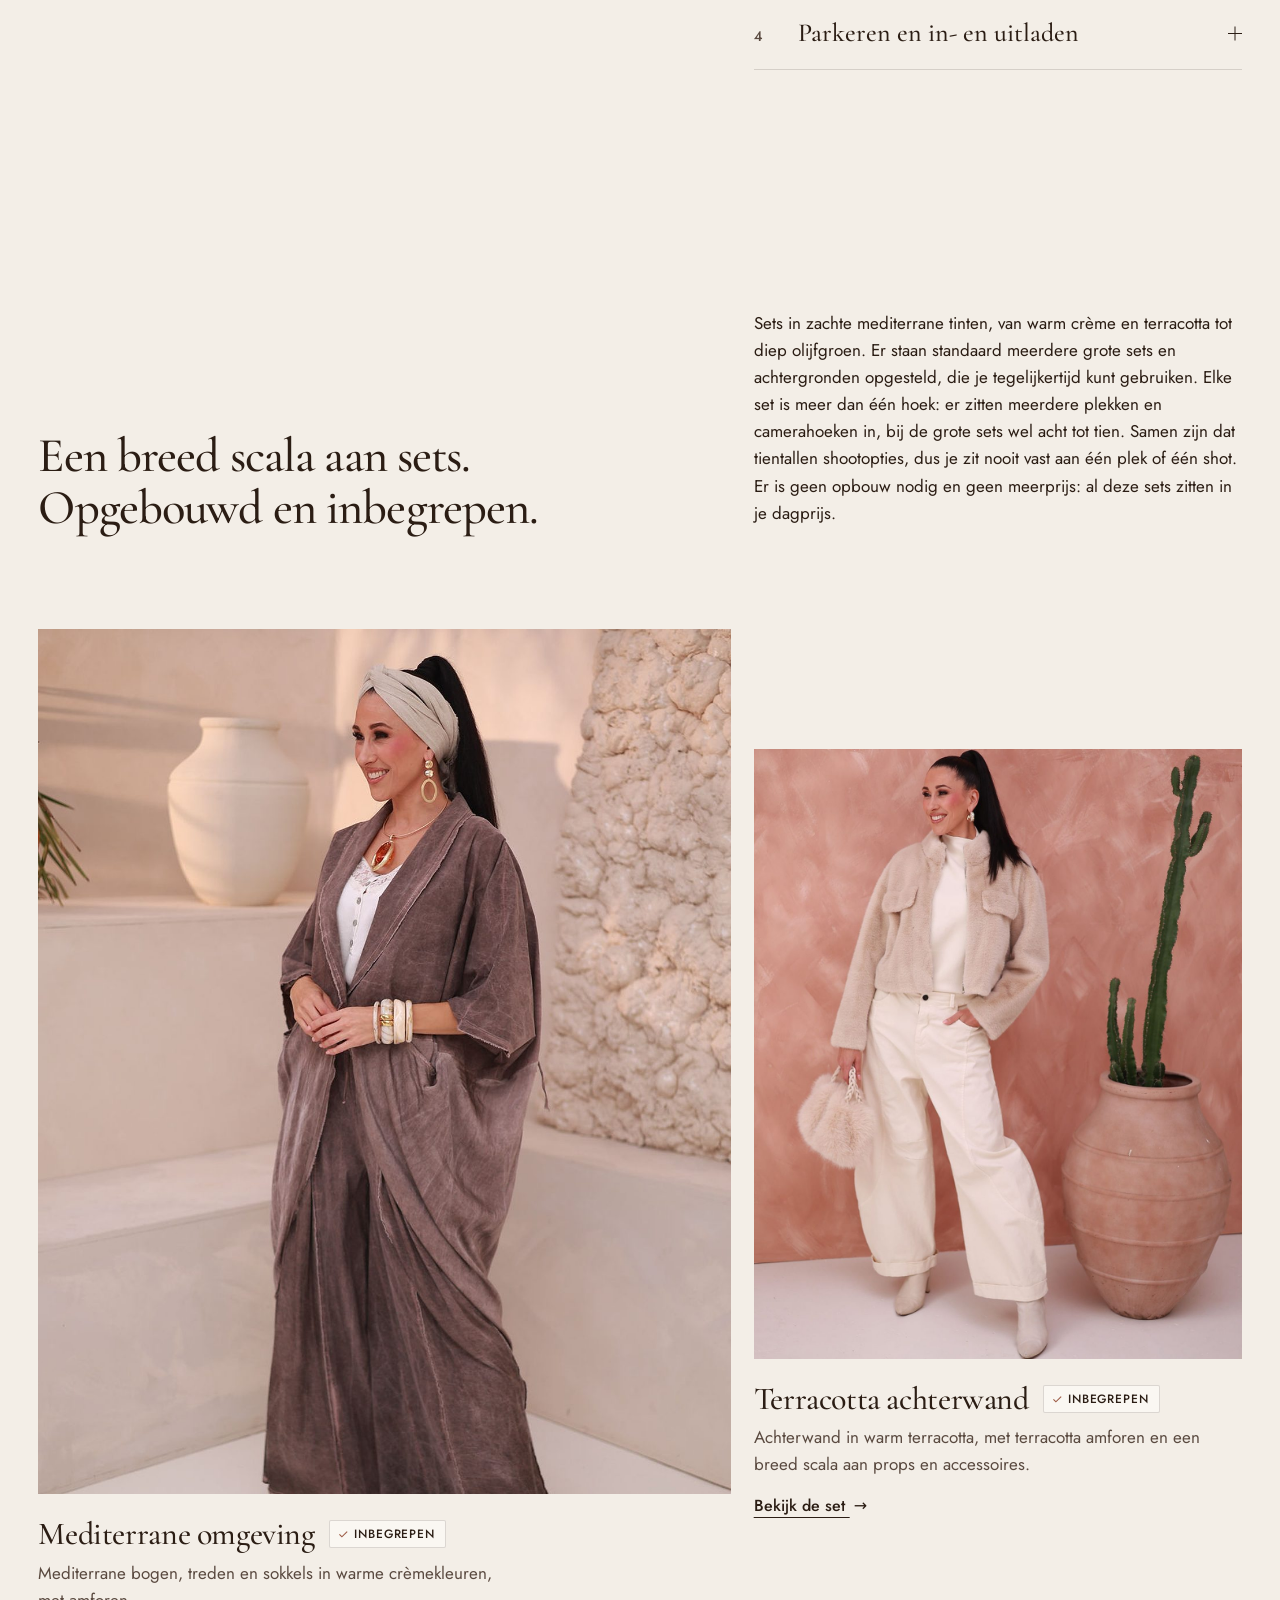
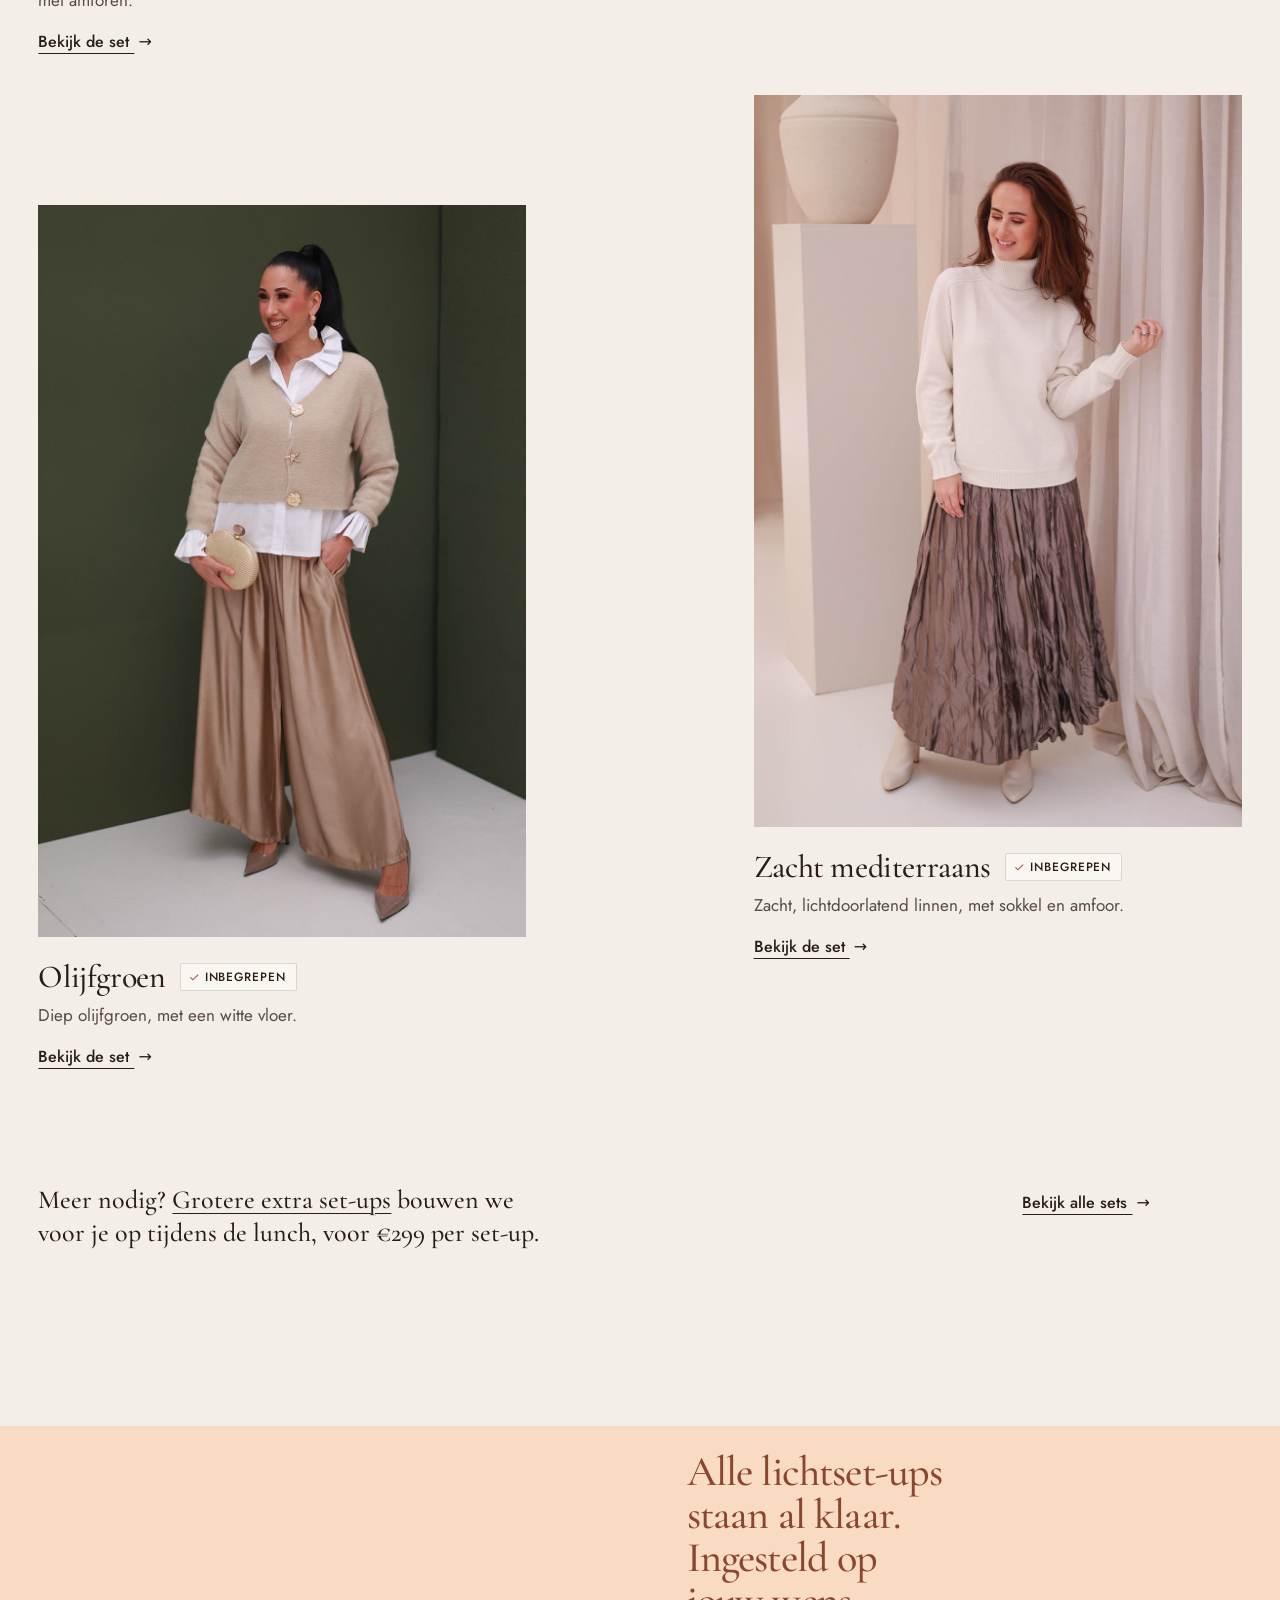
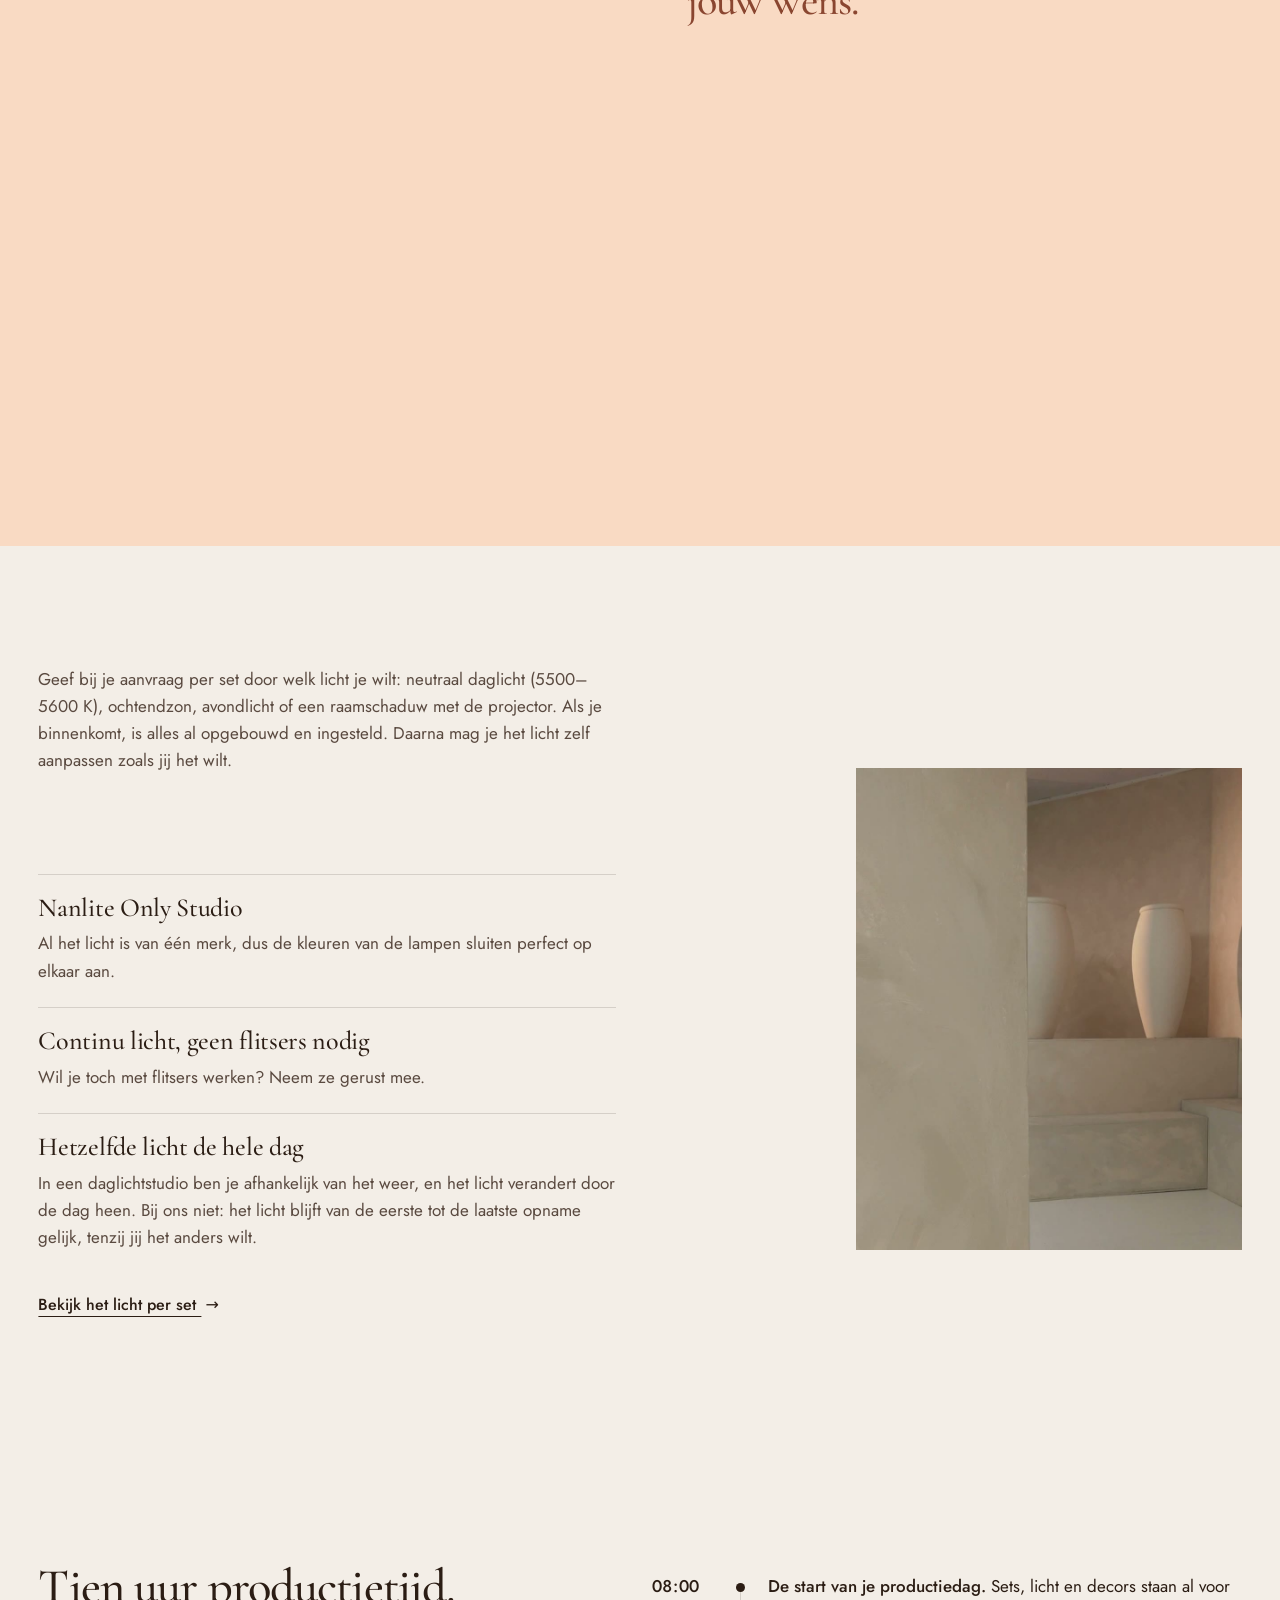
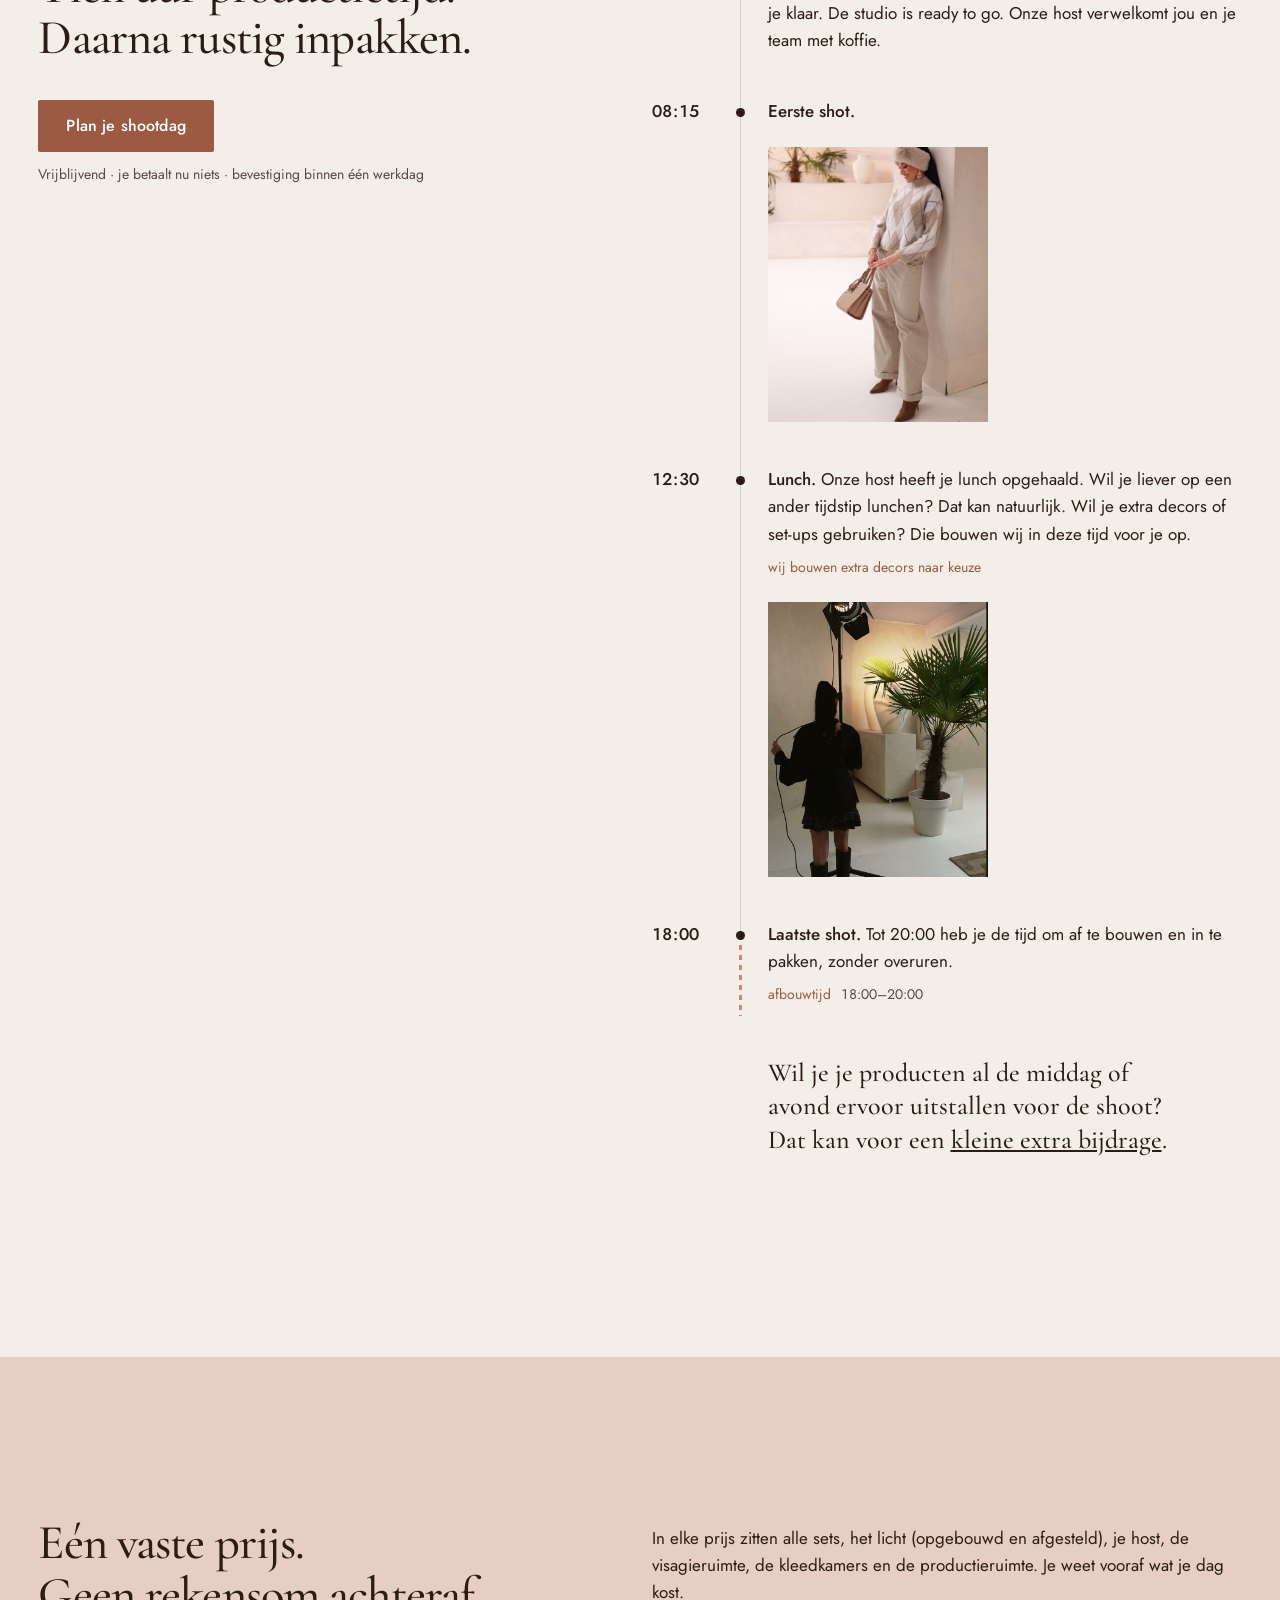
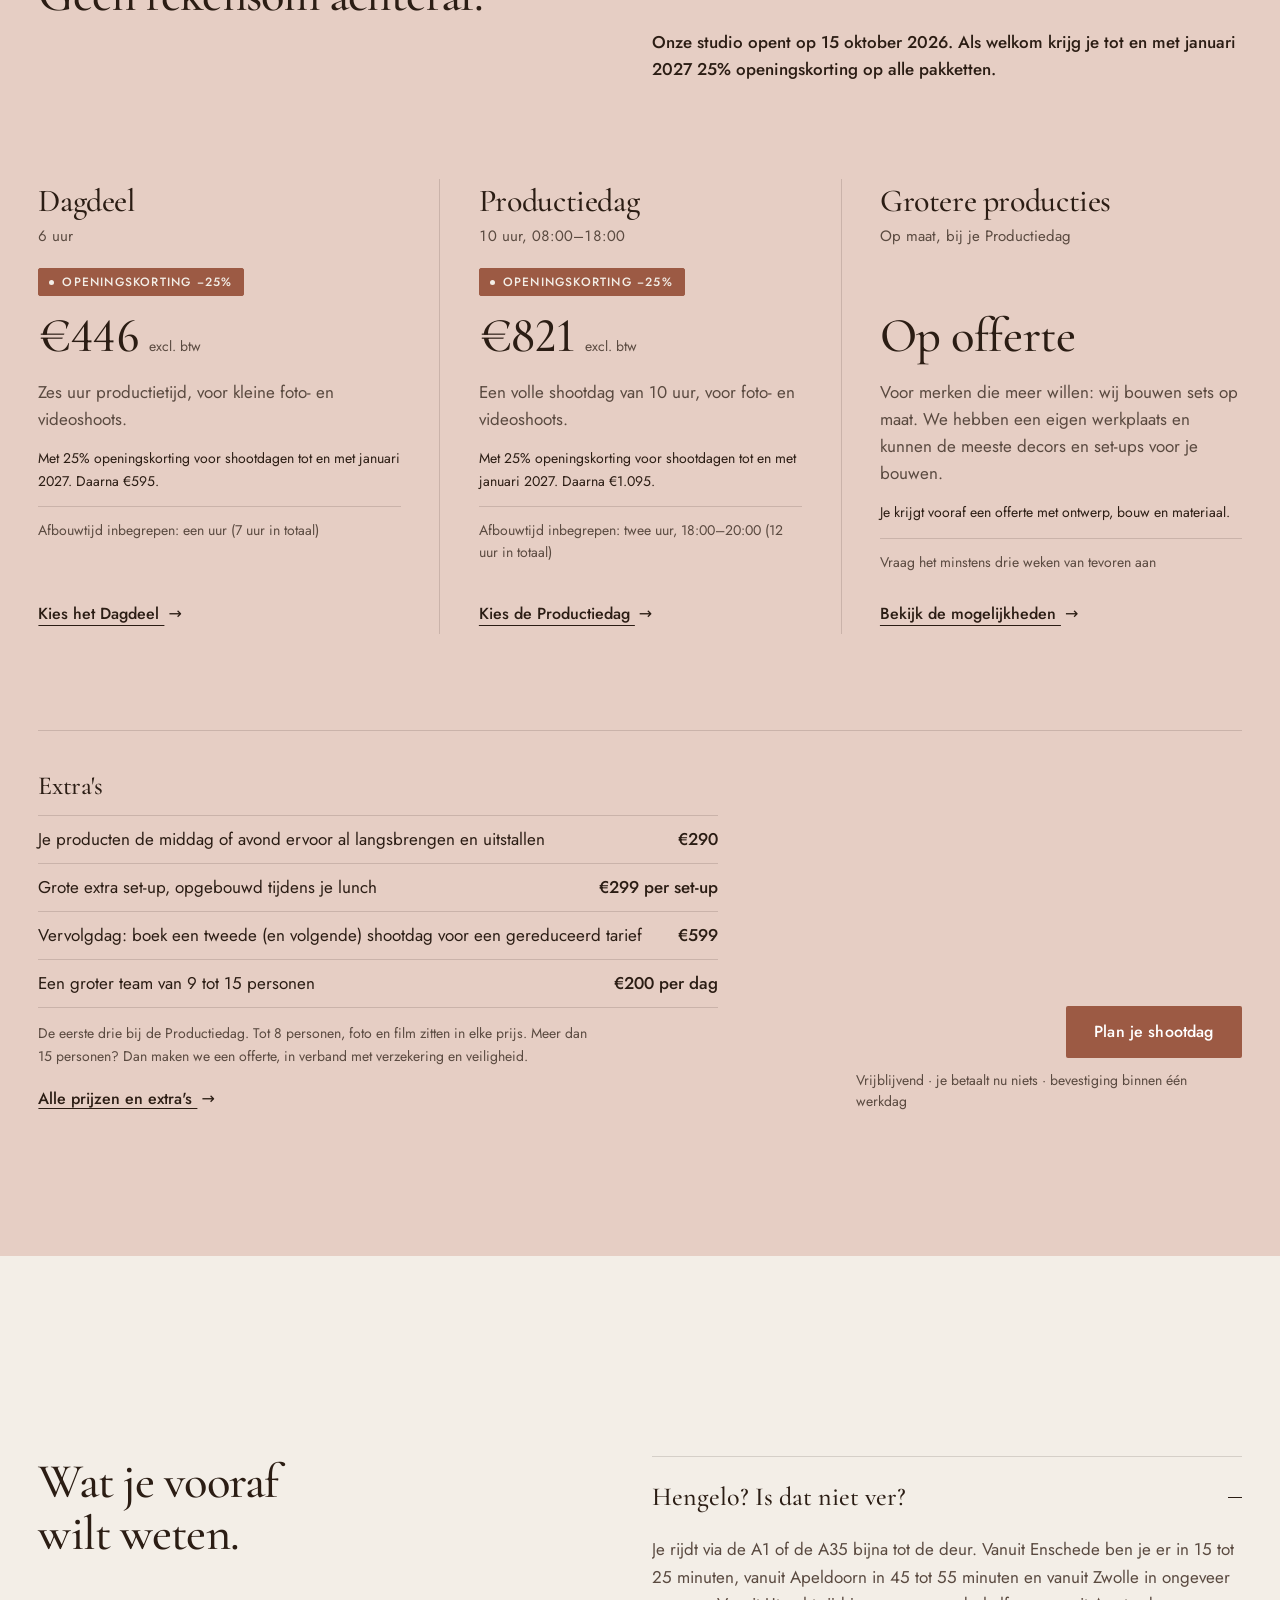
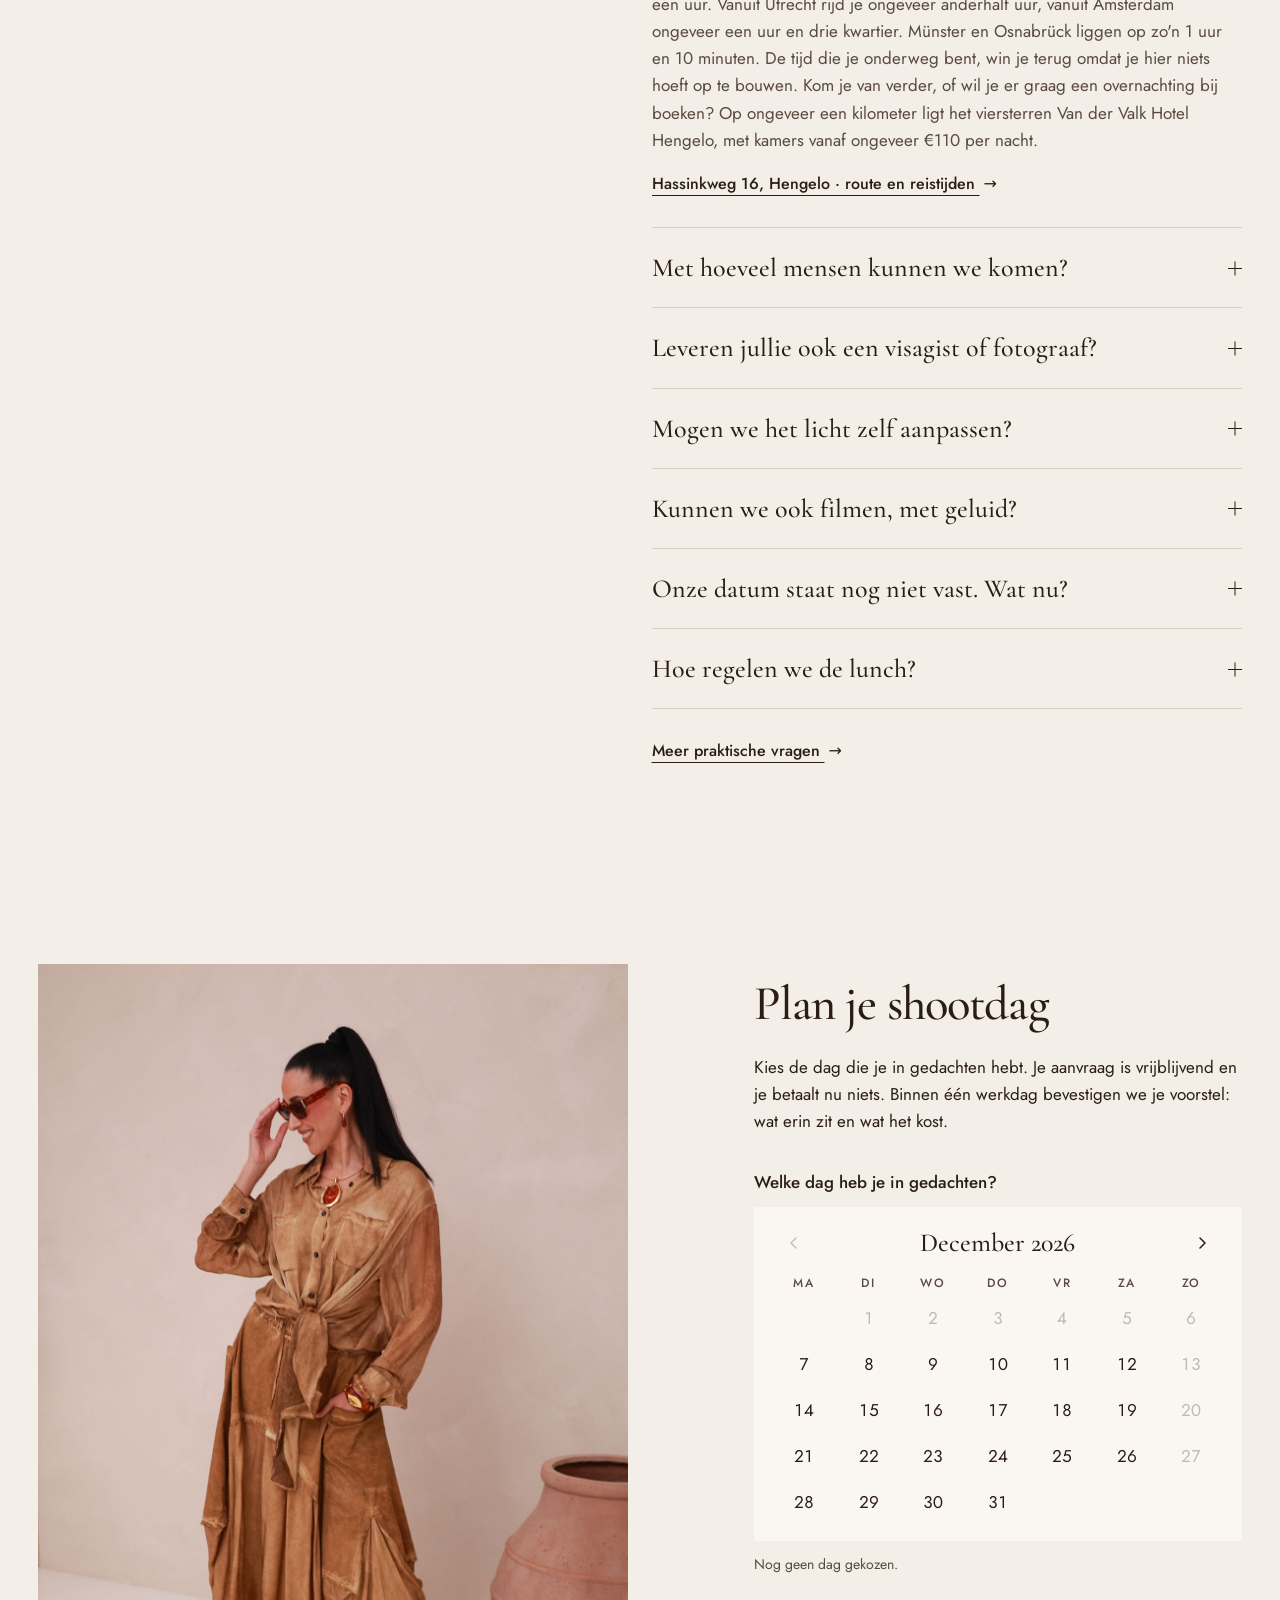
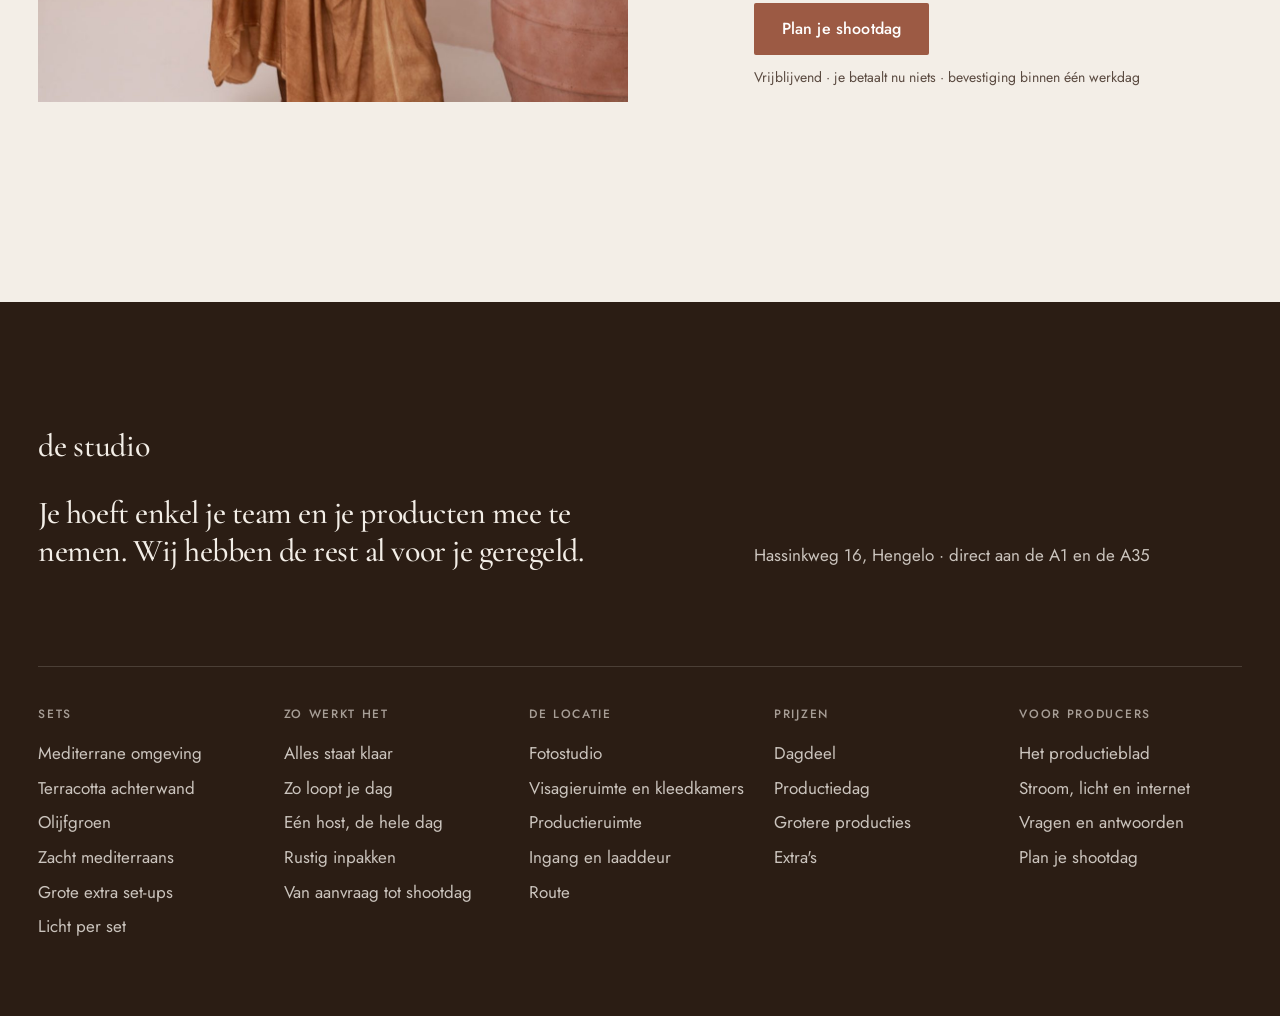
==== commit 84334a75: "Site bijgewerkt vanuit fotostudio 1d05a35" ====
--- a/index.html
+++ b/index.html
@@ -12,7 +12,7 @@
 <link rel="preconnect" href="https://fonts.gstatic.com" crossorigin>
 <link rel="stylesheet" href="https://fonts.googleapis.com/css2?family=Cormorant+Garamond:ital,wght@0,500;0,600;1,500&family=Jost:wght@400;500&display=swap">
 <link rel="preload" as="image" href="media/hero-muur-poster.jpg" media="(min-width: 700px)" fetchpriority="high">
-<link rel="preload" as="image" href="media/mobiel-poster.jpg" media="(max-width: 699px)" fetchpriority="high">
+<link rel="preload" as="image" href="media/hero-mobiel-sets-poster.jpg" media="(max-width: 699px)" fetchpriority="high">
 <link rel="stylesheet" href="css/site.css">
 <link rel="icon" href="data:image/svg+xml,%3Csvg xmlns='http://www.w3.org/2000/svg' viewBox='0 0 32 32'%3E%3Crect width='32' height='32' rx='4' fill='%239C5A44'/%3E%3Ctext x='16' y='22' text-anchor='middle' font-family='Georgia,serif' font-size='17' fill='%23F3EEE7'%3Eds%3C/text%3E%3C/svg%3E">
 </head>
@@ -162,11 +162,11 @@
 <section class="hero" id="top" aria-labelledby="hero-kop">
   <div class="hero__lijst">
     <picture class="hero__poster">
-      <source media="(max-width: 699px)" srcset="media/mobiel-poster.jpg" width="1080" height="1920">
+      <source media="(max-width: 699px)" srcset="media/hero-mobiel-sets-poster.jpg" width="1080" height="1920">
       <img src="media/hero-muur-poster.jpg" alt="Achter het bakstenen muurtje vandaan de studio in: het overzicht van de crème set, langs de palm en door de boog naar de terracotta set." width="1920" height="1080" fetchpriority="high" decoding="async">
     </picture>
     <video class="hero__film" muted playsinline loop autoplay preload="metadata" aria-hidden="true" tabindex="-1" data-hero-film
-      data-src-groot="media/hero-muur-1080.mp4" data-src-middel="media/hero-muur-720.mp4" data-src-mobiel="media/mobiel-720x1280.mp4"></video>
+      data-src-groot="media/hero-muur-1080.mp4" data-src-middel="media/hero-muur-720.mp4" data-src-mobiel="media/hero-mobiel-sets-720x1280.mp4"></video>
     <button class="pauze" type="button" data-pauze aria-label="Pauzeer de film" hidden>
       <svg class="pauze__ico pauze__ico--pauze" viewBox="0 0 16 16" aria-hidden="true"><rect x="4" y="3" width="2.4" height="10" rx=".6"/><rect x="9.6" y="3" width="2.4" height="10" rx=".6"/></svg>
       <svg class="pauze__ico pauze__ico--speel" viewBox="0 0 16 16" aria-hidden="true"><path d="M5 3.2v9.6c0 .4.4.6.7.4l7.3-4.8c.3-.2.3-.6 0-.8L5.7 2.8c-.3-.2-.7 0-.7.4z"/></svg>
@@ -189,10 +189,7 @@
 <section class="oplossing oplossing--kop" id="oplossing" aria-labelledby="oplossing-kop">
   <div class="halfbleed">
     <figure class="halfbleed__beeld reveal">
-      <picture>
-        <source media="(max-width: 699px)" srcset="media/boog-palm-03-4x5.jpg" width="1200" height="1500">
-        <img src="media/boog-palm-03-16x9.jpg" alt="Een model met zonnebril leunt lachend tegen de crème boog; links een palm, een witte amfoor en een reliëfpaneel." width="1920" height="1080" loading="lazy" decoding="async">
-      </picture>
+      <video muted playsinline loop preload="none" poster="media/binnenkomst-poster.jpg" aria-label="De sets, beeld voor beeld: het overzicht van de crème set, de boog, de terracotta set en de olijfgroene set, elk met een lichte zoom." data-film data-src-groot="media/binnenkomst-1620x1080.mp4" data-src-middel="media/binnenkomst-1080x720.mp4" data-src-mobiel="media/binnenkomst-4x5-720x900.mp4" data-poster-mobiel="media/binnenkomst-4x5-poster.jpg"></video>
     </figure>
     <div class="halfbleed__tekst">
       <h2 class="reveal" id="oplossing-kop">Je komt binnen in een studio die al draait.</h2>
@@ -401,8 +398,7 @@
       </div>
     </div>
     <figure class="zon__rechts reveal">
-      <img src="media/raamschaduw-still.jpg" alt="Een model in een bruin satijnen pak, met een hand in het haar, tegen een lichte wand met de schaduw van een raamkozijn." width="634" height="1080" loading="lazy" decoding="async">
-      <figcaption>Raamschaduw met de projector.</figcaption>
+      <video muted playsinline loop preload="none" poster="media/licht-schaduw-4x5-poster.jpg" aria-label="Licht en schaduw in de studio: de zon in de nis en op de amfoor, door de bogen." data-film data-src-groot="media/licht-schaduw-4x5-864x1080.mp4"></video>
     </figure>
   </div>
 </section>
@@ -425,7 +421,8 @@
         <li class="moment"><time class="moment__tijd" datetime="08:15">08:15</time><div class="moment__tekst"><p><strong>Eerste shot.</strong></p>
           <figure class="moment__beeld moment__beeld--klein reveal"><img src="media/boog-palm-01-4x5.jpg" alt="Een model leunt tegen de crème pilaar en kijkt omlaag; boven haar een palm en een amfoor op de richel." width="1200" height="1500" loading="lazy" decoding="async"></figure></div></li>
         <li class="moment" id="bouwvak"><time class="moment__tijd" datetime="12:30">12:30</time><div class="moment__tekst"><p><strong>Lunch.</strong> Onze host heeft je lunch opgehaald. Wil je liever op een ander tijdstip lunchen? Dat kan natuurlijk. Wil je extra decors of set-ups gebruiken? Die bouwen wij in deze tijd voor je op.</p>
-          <p class="bouwlabel">wij bouwen extra decors naar keuze</p></div></li>
+          <p class="bouwlabel">wij bouwen extra decors naar keuze</p>
+          <figure class="moment__beeld moment__beeld--klein reveal"><video muted playsinline loop preload="none" poster="media/ombouw-4x5-poster.jpg" aria-label="De ombouw: wij bouwen de extra decors op, jij schiet door." data-film data-src-groot="media/ombouw-4x5-720x900.mp4"></video></figure></div></li>
         <li class="moment moment--afbouw"><time class="moment__tijd" datetime="18:00">18:00</time><div class="moment__tekst"><p><strong>Laatste shot.</strong> Tot 20:00 heb je de tijd om af te bouwen en in te pakken, zonder overuren.</p>
           <p class="bouwlabel bouwlabel--afbouw">afbouwtijd <span>18:00–20:00</span></p></div></li>
       </ol>
--- a/css/site.css
+++ b/css/site.css
@@ -871,3 +871,9 @@
 .indeling .klaar { margin-top: 0; }
 @media (max-width: 1023px) { .oplossing--kop { padding-bottom: 112px; } .indeling { padding: 112px 0 144px; } }
 @media (max-width: 699px) { .oplossing--kop { padding-bottom: 96px; } .indeling { padding: 96px 0 120px; } }
+
+/* Films in de secties (22-10): dezelfde vakken als de foto's die ze vervangen */
+.halfbleed__beeld video { width: 100%; height: 100%; object-fit: cover; object-position: 24% 50%; display: block; }
+.moment__beeld video { width: 100%; height: 100%; object-fit: cover; display: block; }
+.zon__rechts video { width: 100%; aspect-ratio: 4 / 5; object-fit: cover; object-position: 50% 8%; display: block; }
+@media (max-width: 699px) { .halfbleed__beeld video { object-position: 50% 50%; } }
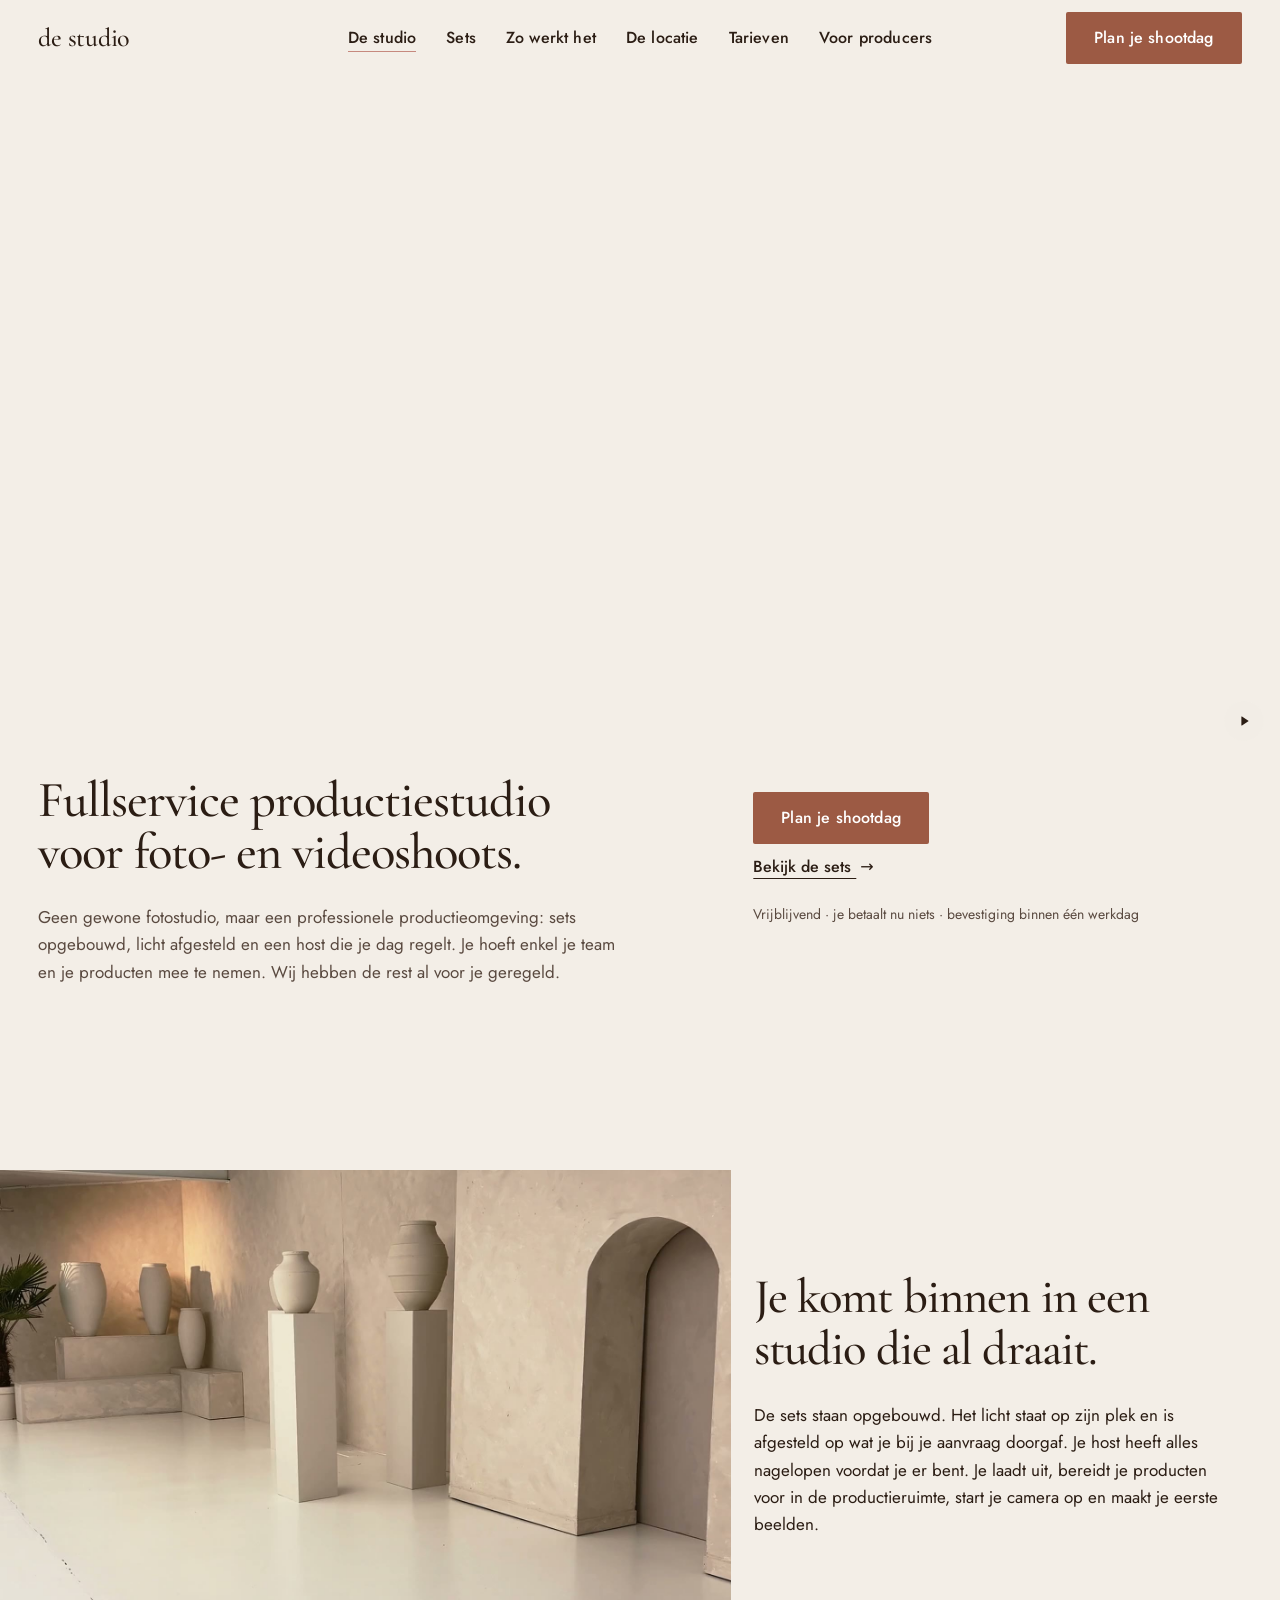
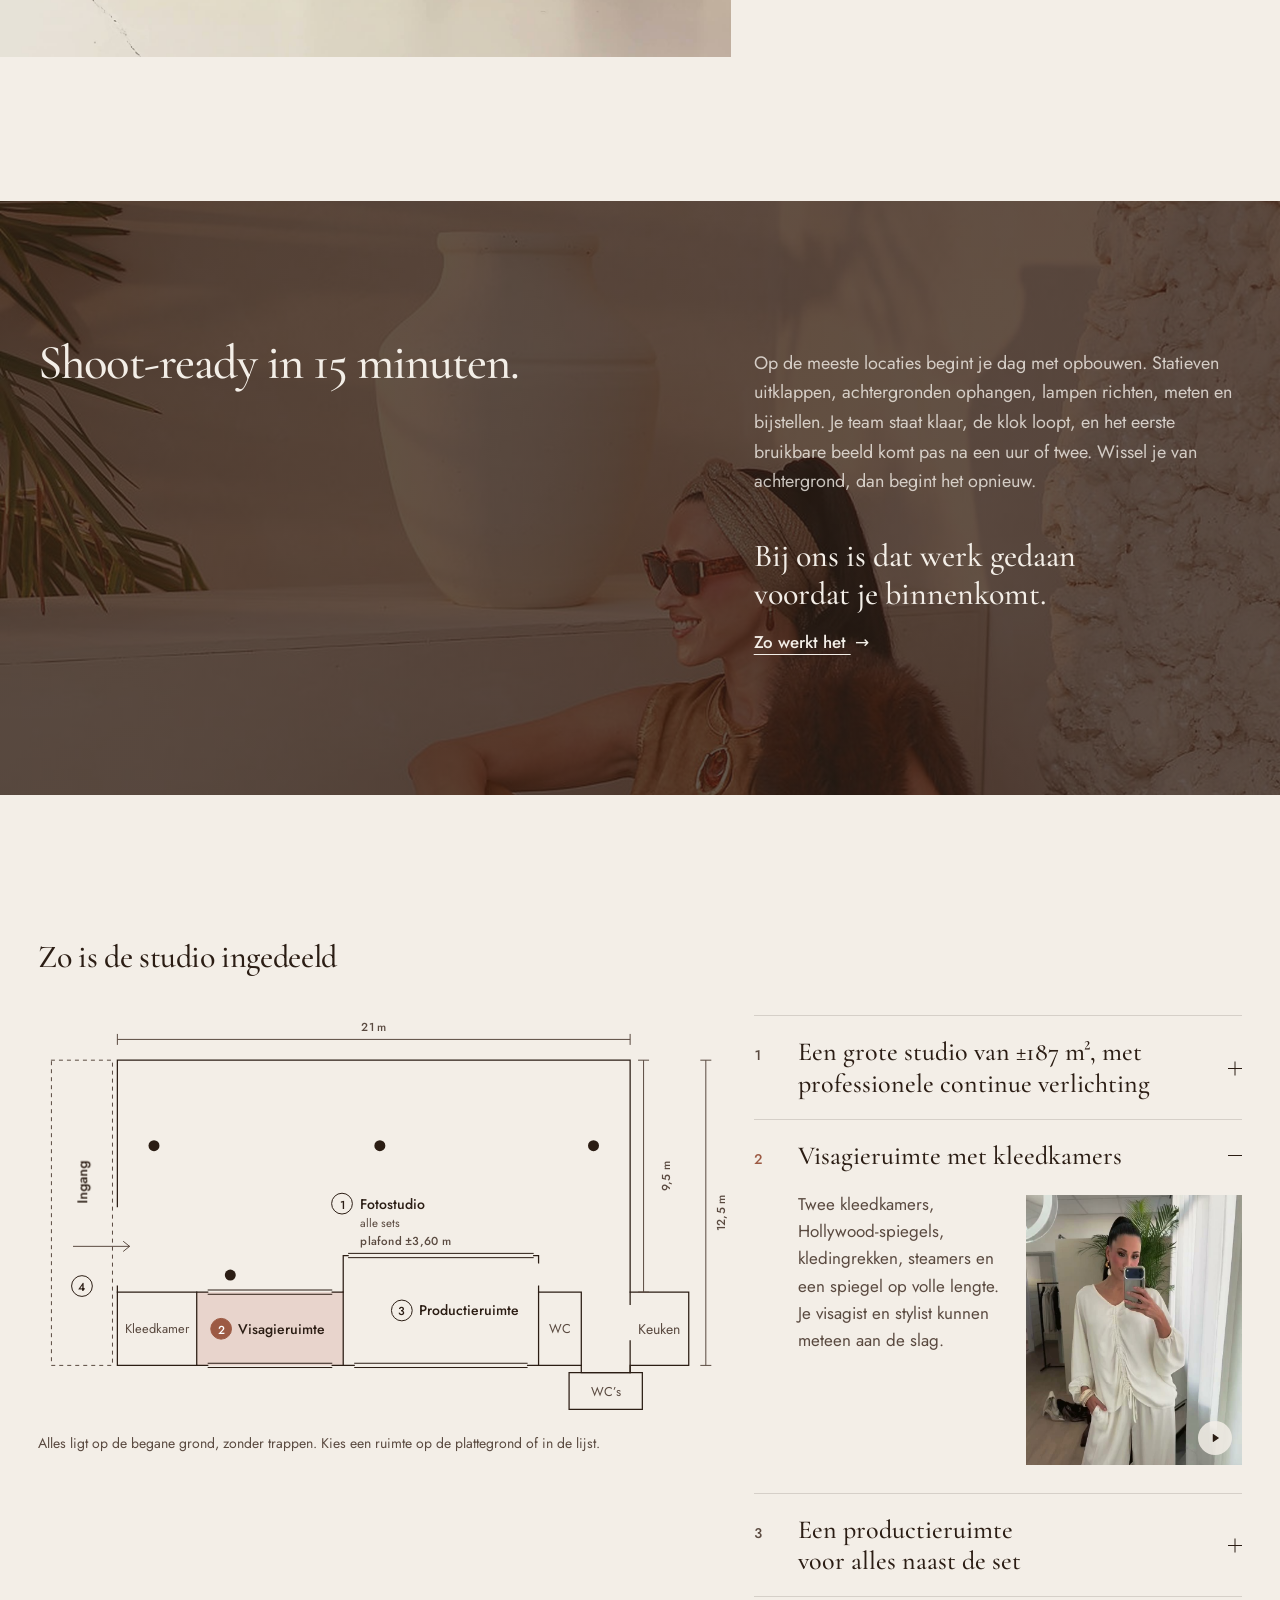
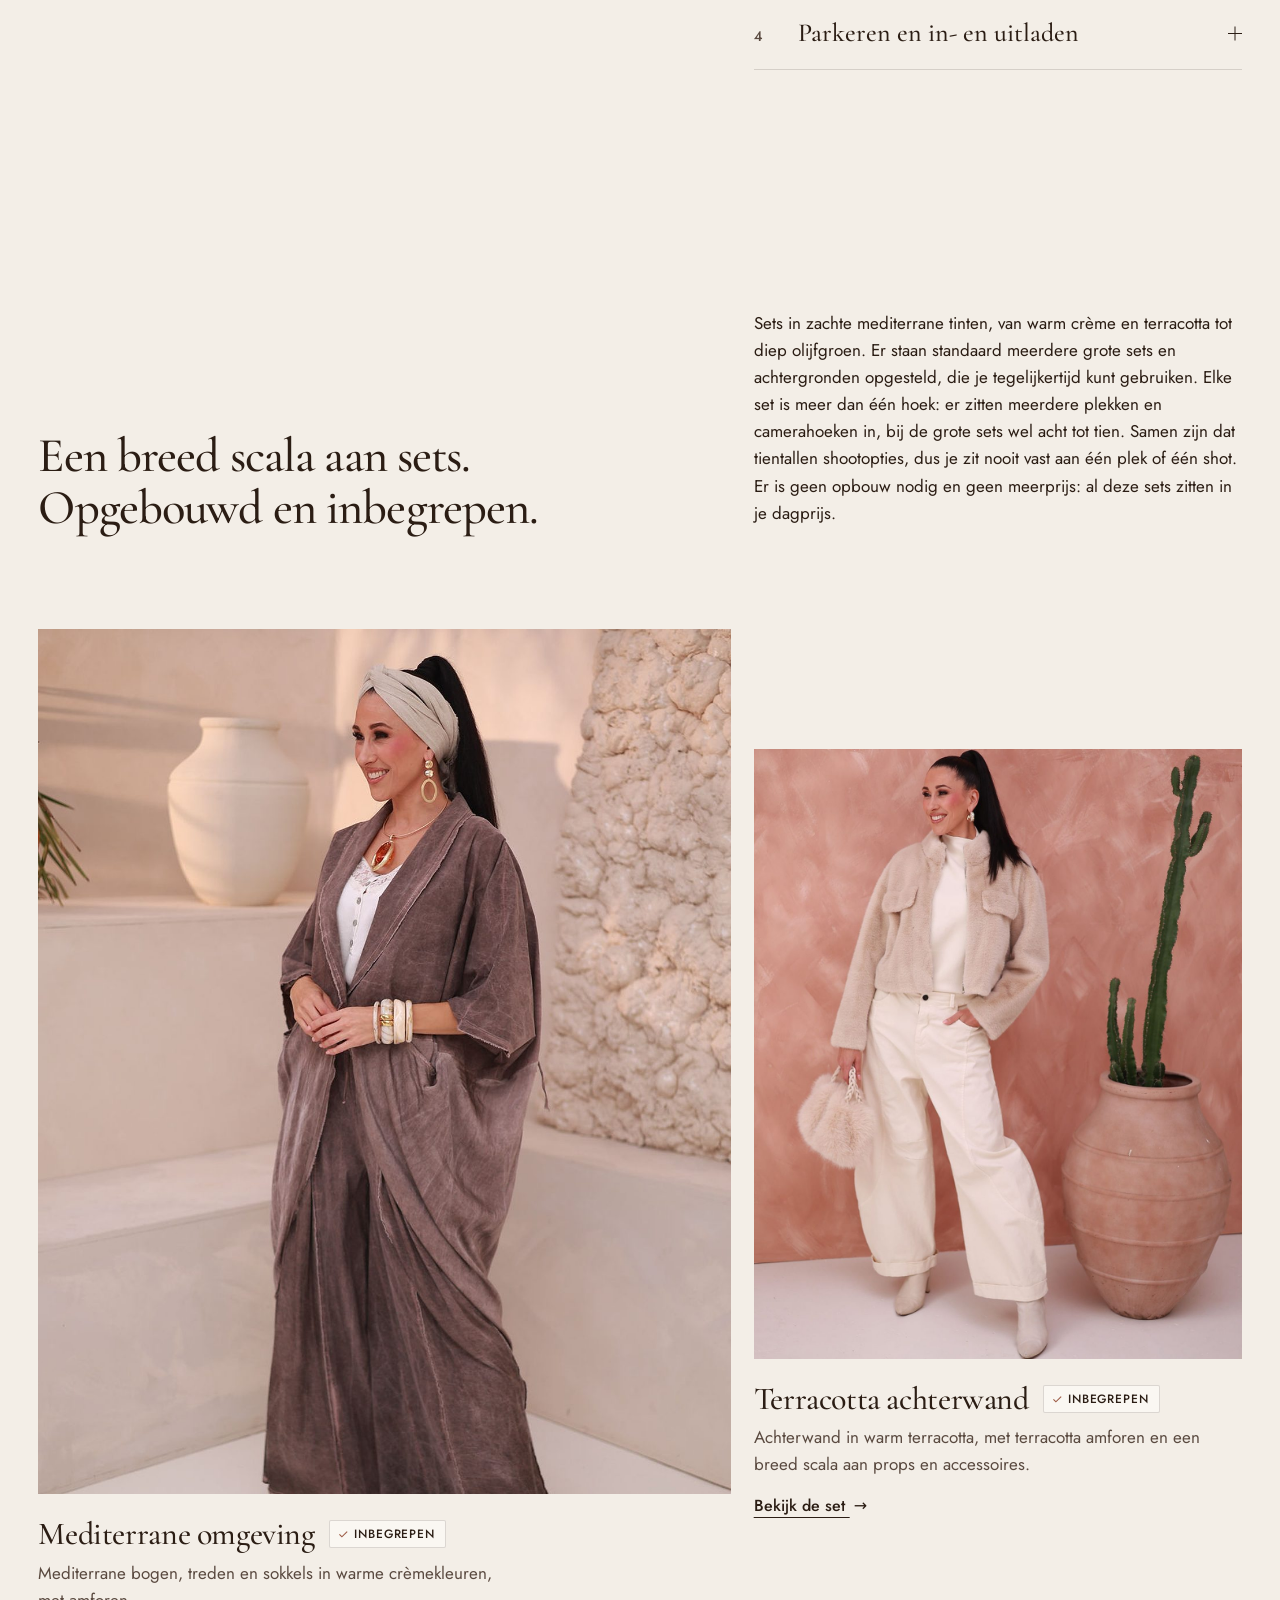
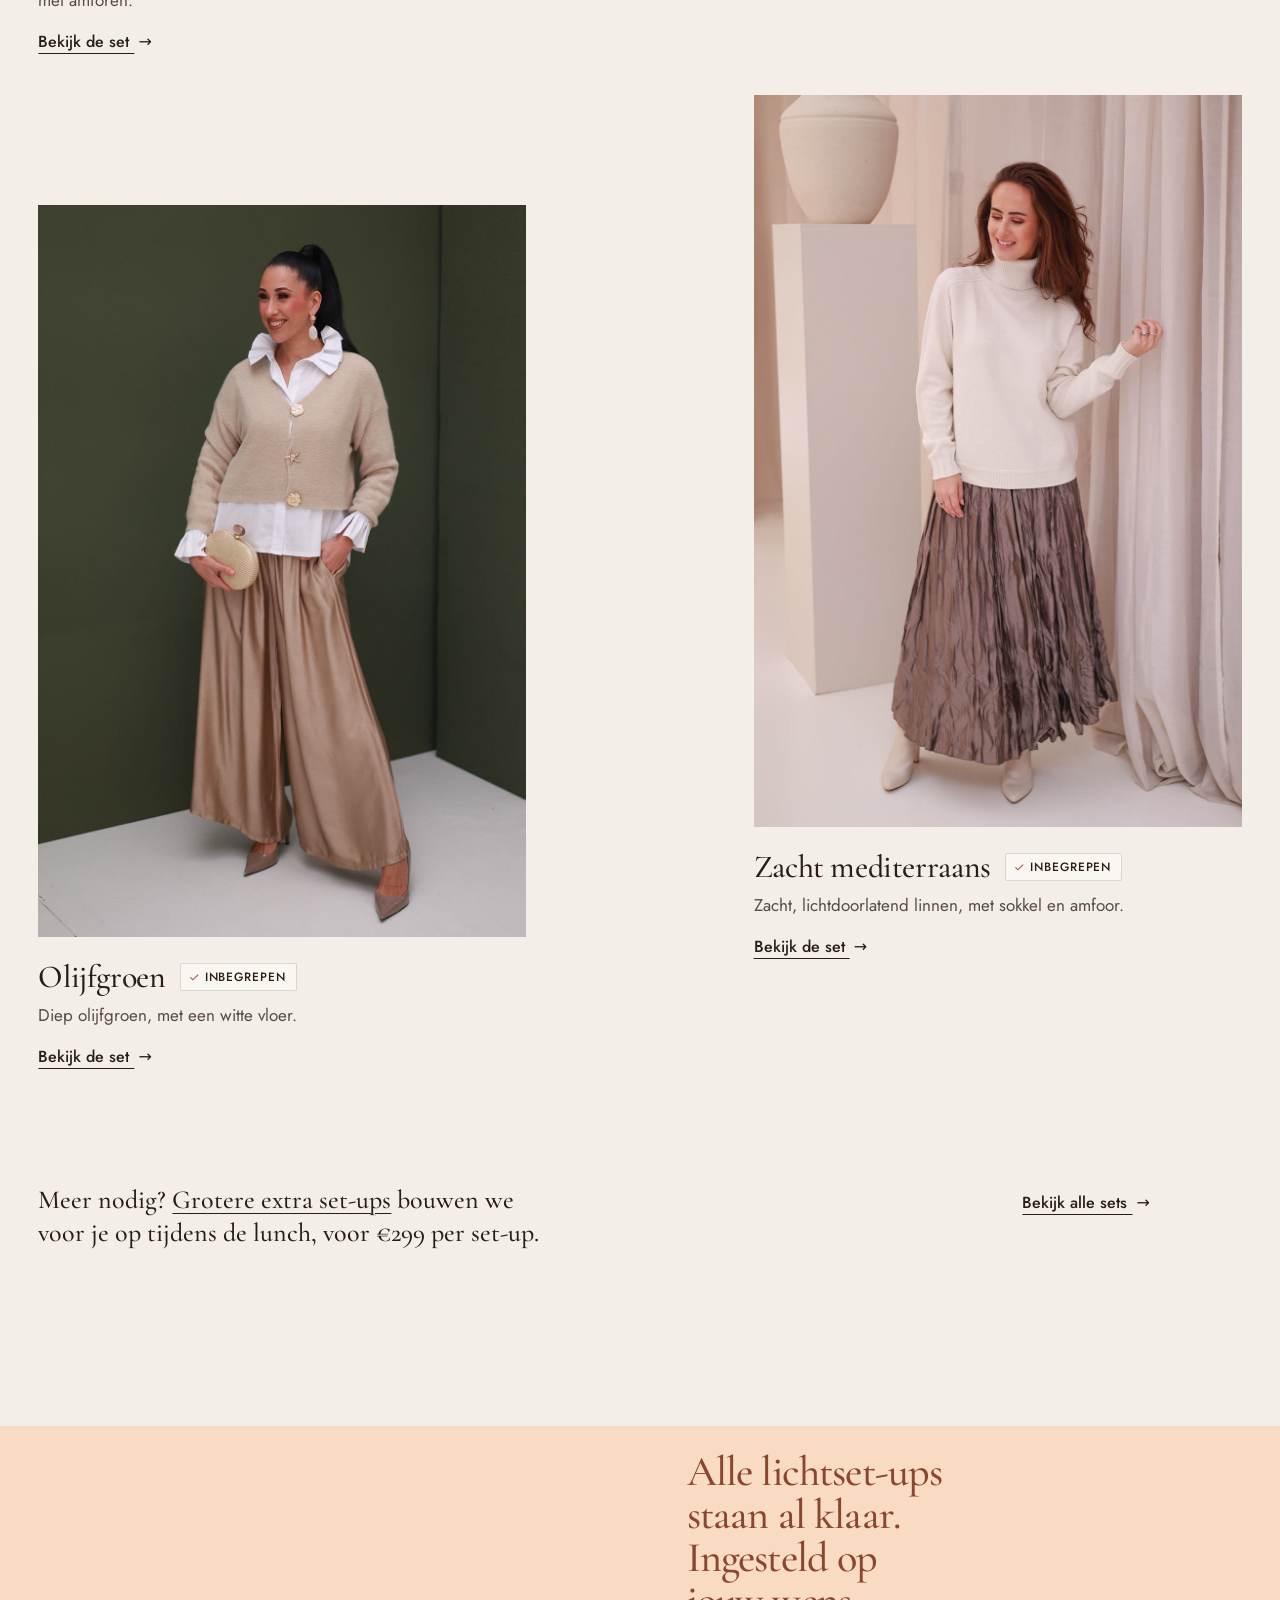
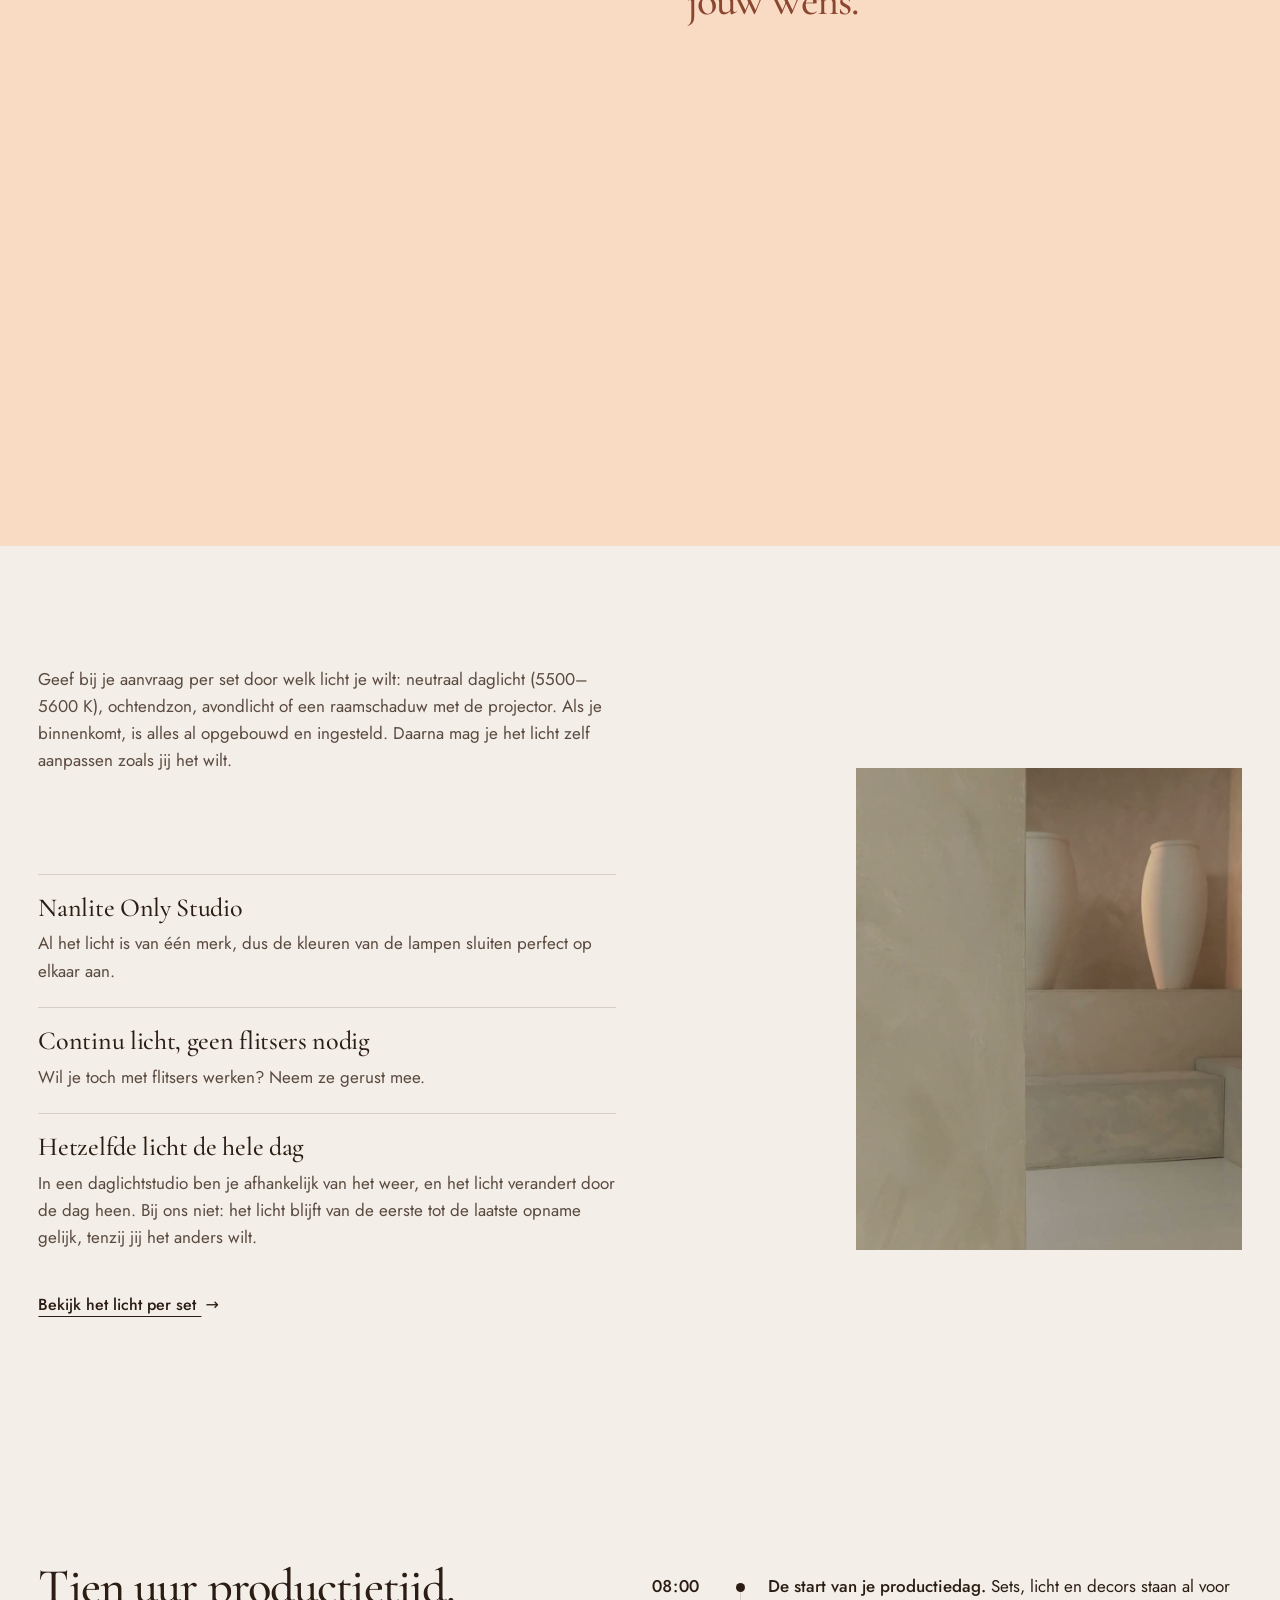
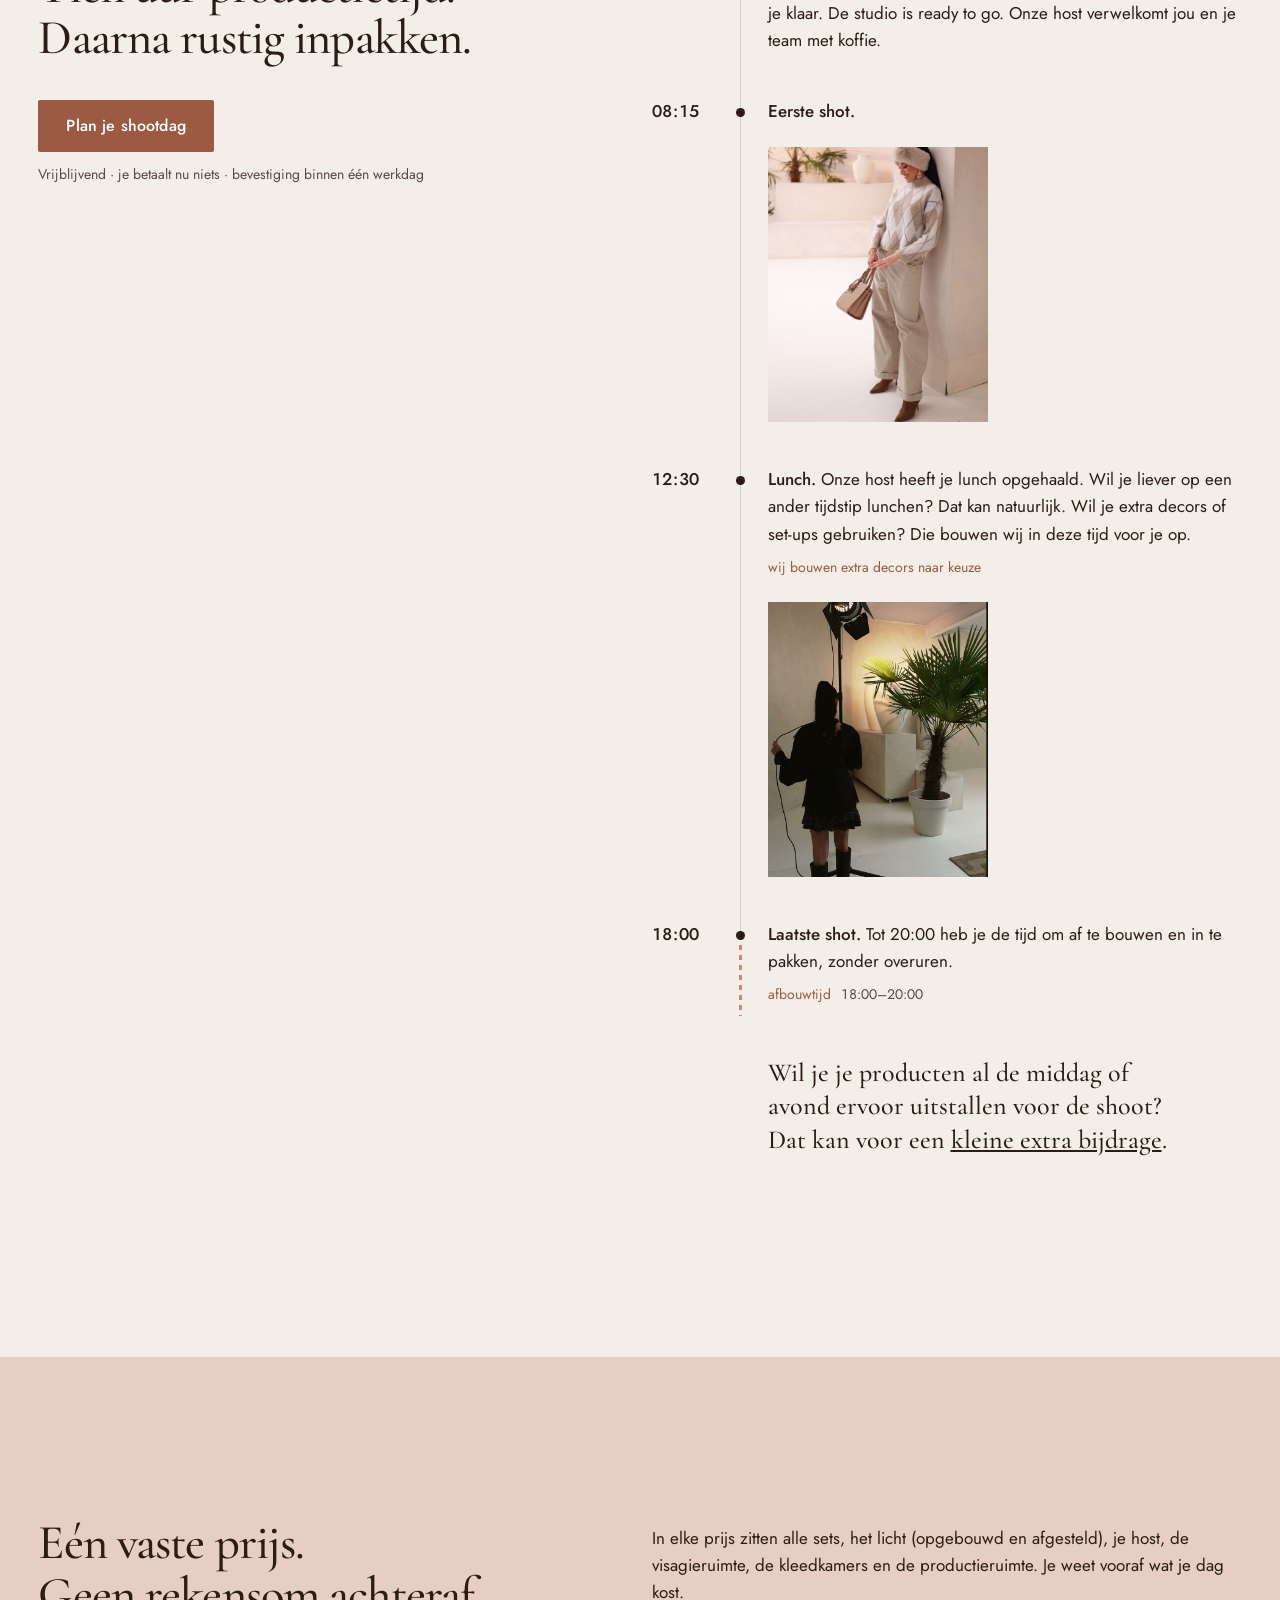
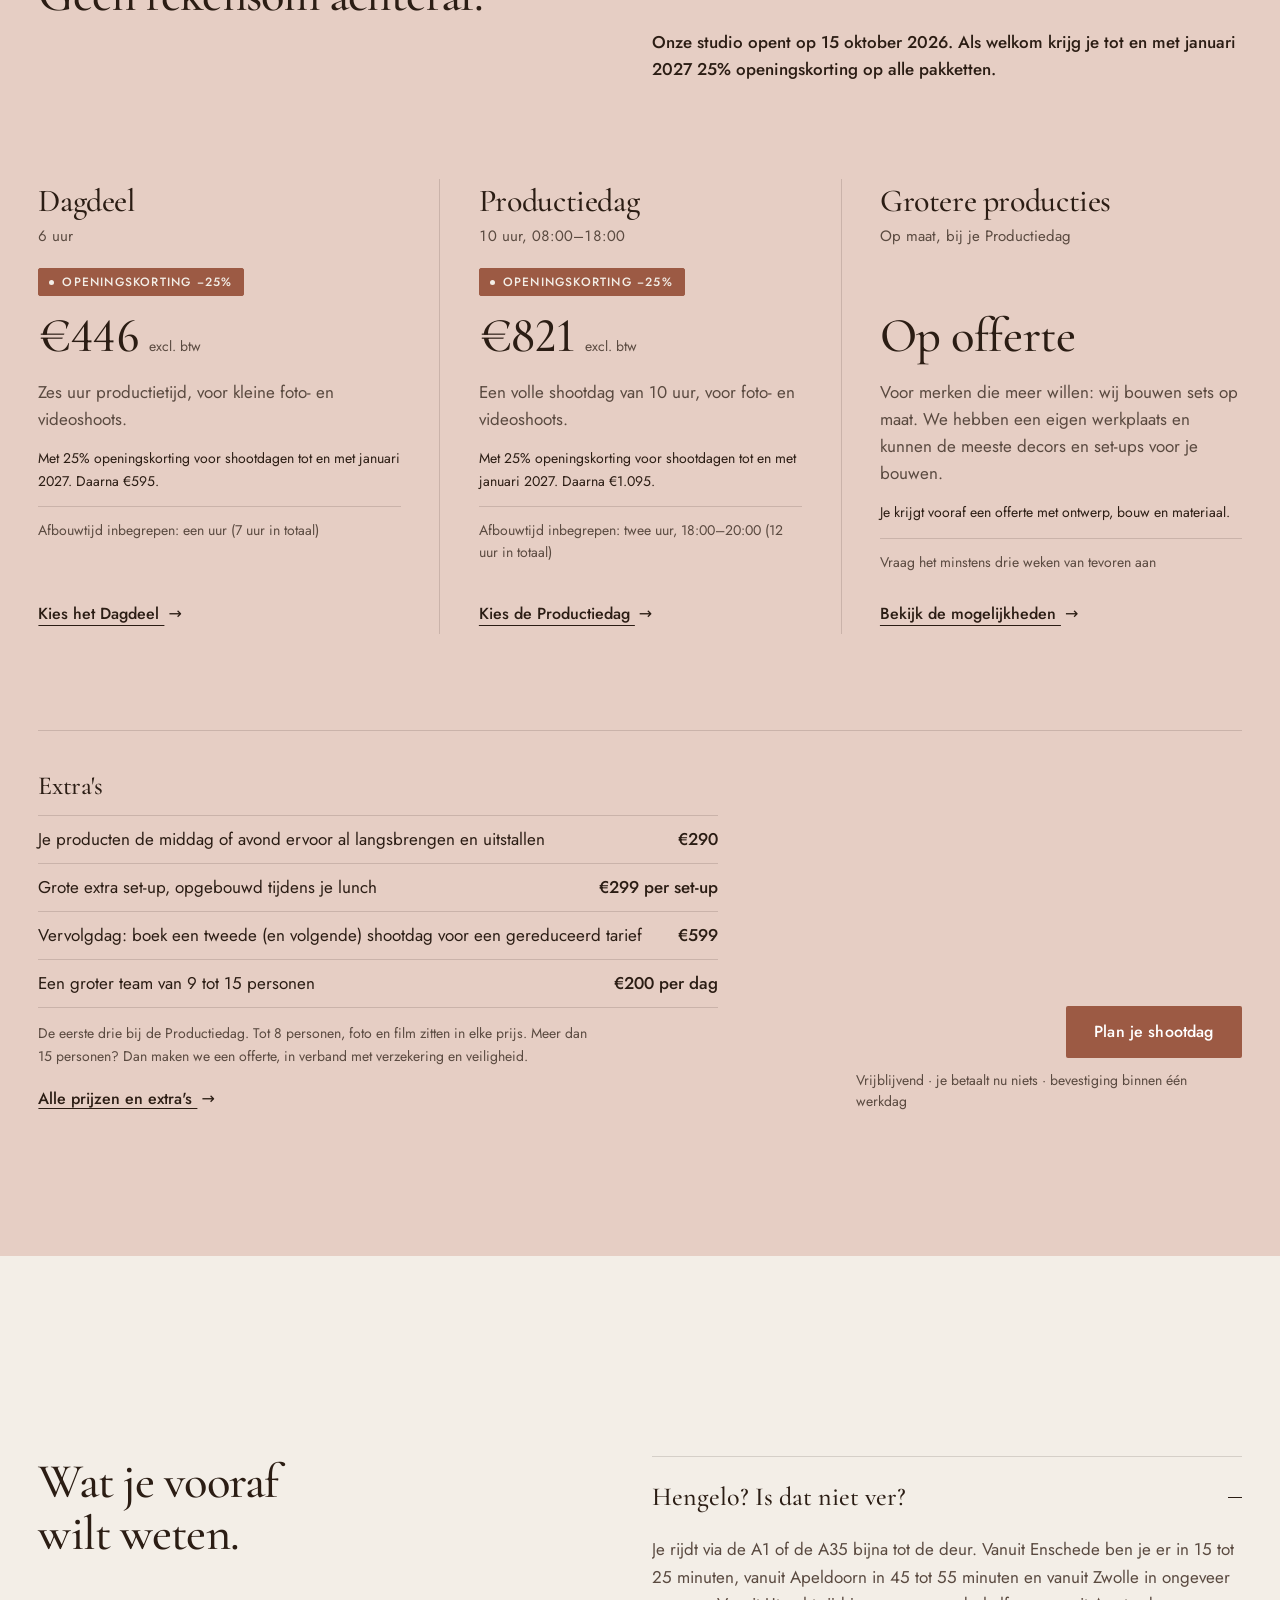
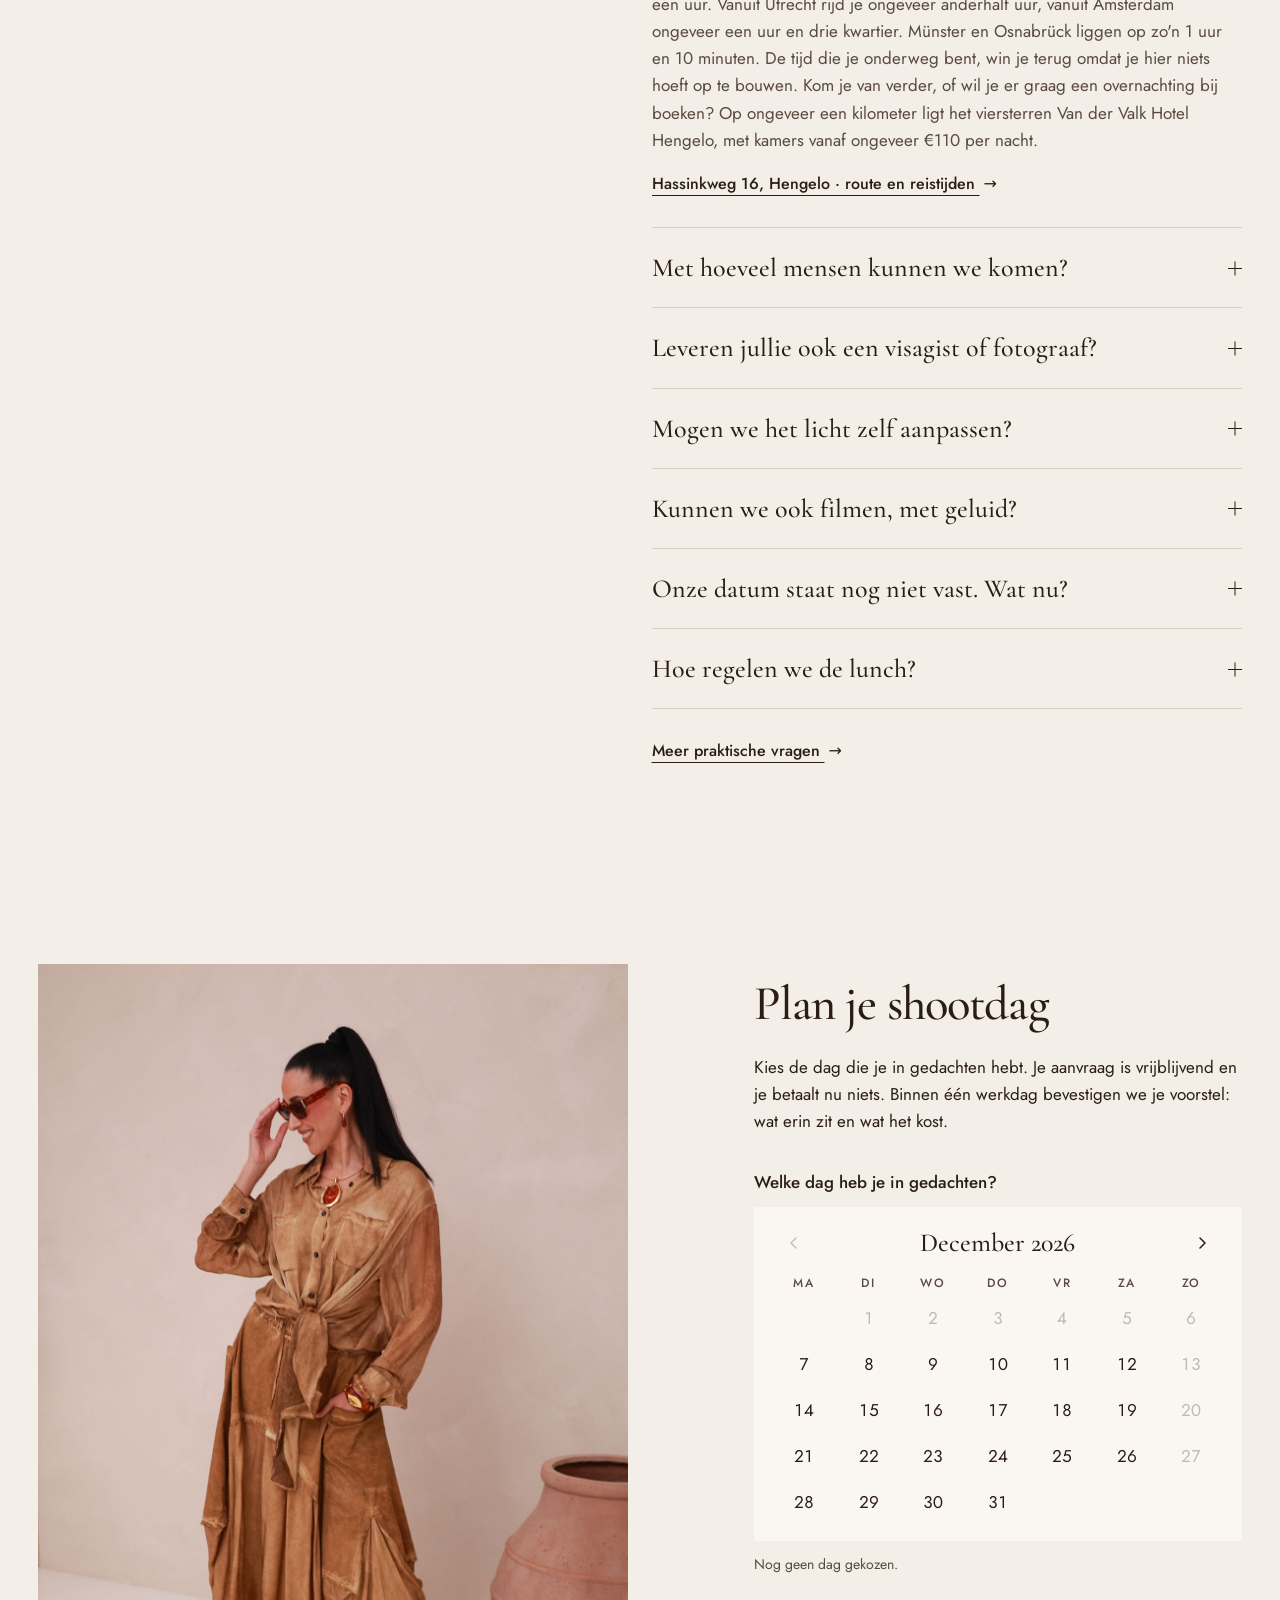
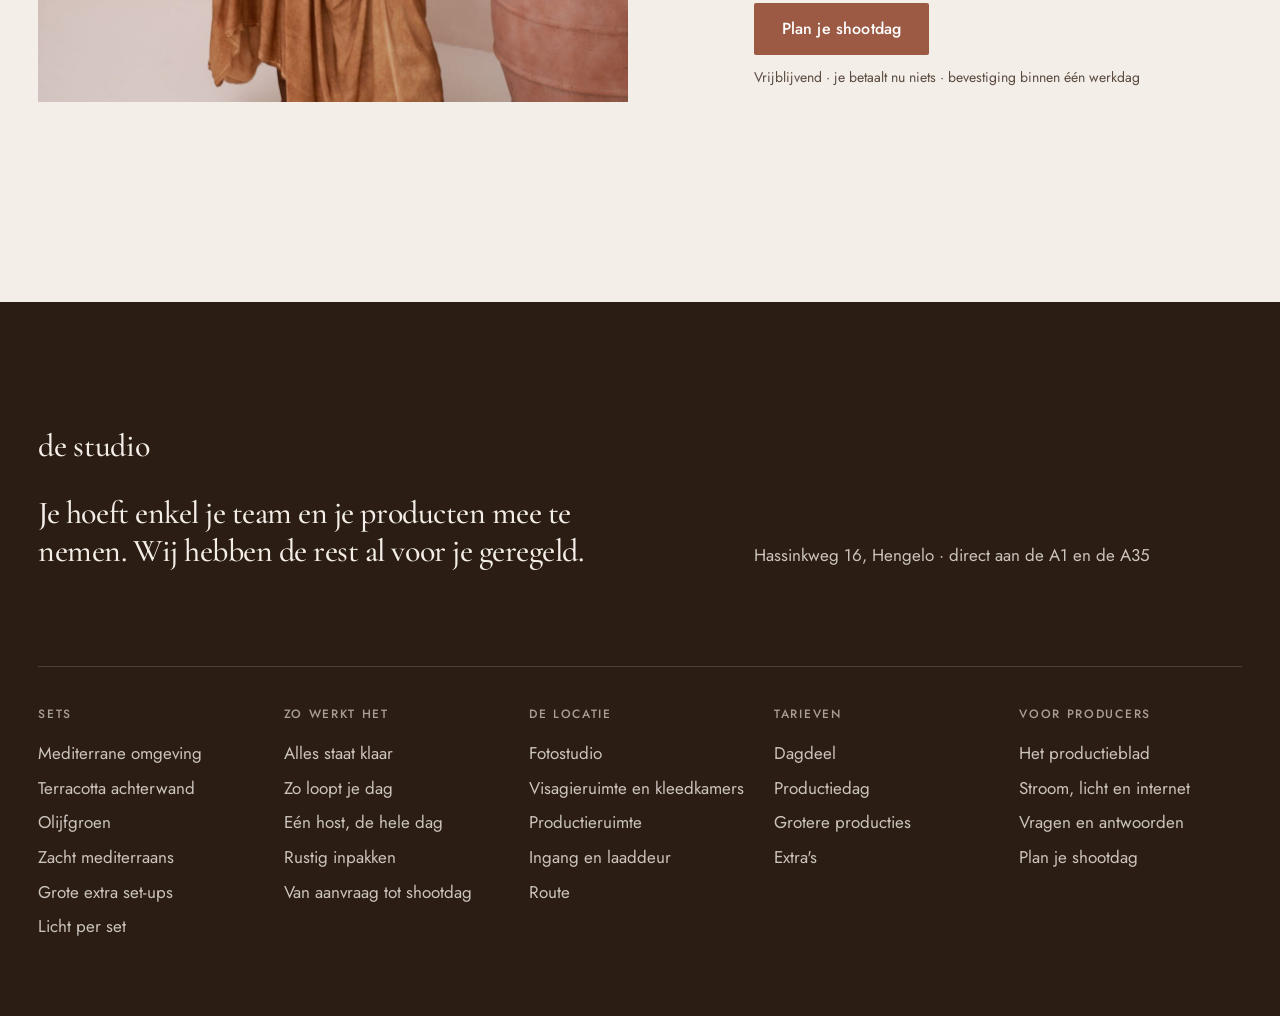
==== commit 70e479c5: "Site bijgewerkt vanuit fotostudio f249758" ====
--- a/index.html
+++ b/index.html
@@ -78,7 +78,7 @@
               </ul>
             </div>
           </div></li>
-        <li><a class="nav__item" href="prijzen.html">Prijzen</a></li>
+        <li><a class="nav__item" href="prijzen.html">Tarieven</a></li>
         <li><a class="nav__item" href="producers.html">Voor producers</a></li>
       </ul>
     </nav>
@@ -145,7 +145,7 @@
       </div>
     </div>
     <div class="mm-groep mm-groep--link">
-      <a class="mm-kop" href="prijzen.html" data-mmenu-sluit>Prijzen</a>
+      <a class="mm-kop" href="prijzen.html" data-mmenu-sluit>Tarieven</a>
     </div>
     <div class="mm-groep mm-groep--link">
       <a class="mm-kop" href="producers.html" data-mmenu-sluit>Voor producers</a>
@@ -594,7 +594,7 @@
         <li><a href="zo-werkt-het.html#klaar">Alles staat klaar</a></li><li><a href="zo-werkt-het.html#dag">Zo loopt je dag</a></li><li><a href="zo-werkt-het.html#host">Eén host, de hele dag</a></li><li><a href="zo-werkt-het.html#afbouw">Rustig inpakken</a></li><li><a href="zo-werkt-het.html#aanvraag">Van aanvraag tot shootdag</a></li></ul></div>
       <div><h2>De locatie</h2><ul>
         <li><a href="locatie.html#hal">Fotostudio</a></li><li><a href="locatie.html#visagie">Visagieruimte en kleedkamers</a></li><li><a href="locatie.html#productie">Productieruimte</a></li><li><a href="locatie.html#ingang">Ingang en laaddeur</a></li><li><a href="locatie.html#route">Route</a></li></ul></div>
-      <div><h2>Prijzen</h2><ul>
+      <div><h2>Tarieven</h2><ul>
         <li><a href="prijzen.html#dagdeel">Dagdeel</a></li><li><a href="prijzen.html#productiedag">Productiedag</a></li><li><a href="prijzen.html#groter">Grotere producties</a></li><li><a href="prijzen.html#extras">Extra's</a></li></ul></div>
       <div><h2>Voor producers</h2><ul>
         <li><a href="producers.html#productieblad">Het productieblad</a></li><li><a href="producers.html#stroom">Stroom, licht en internet</a></li><li><a href="producers.html#vragen">Vragen en antwoorden</a></li><li><a href="boeken.html">Plan je shootdag</a></li></ul></div>
